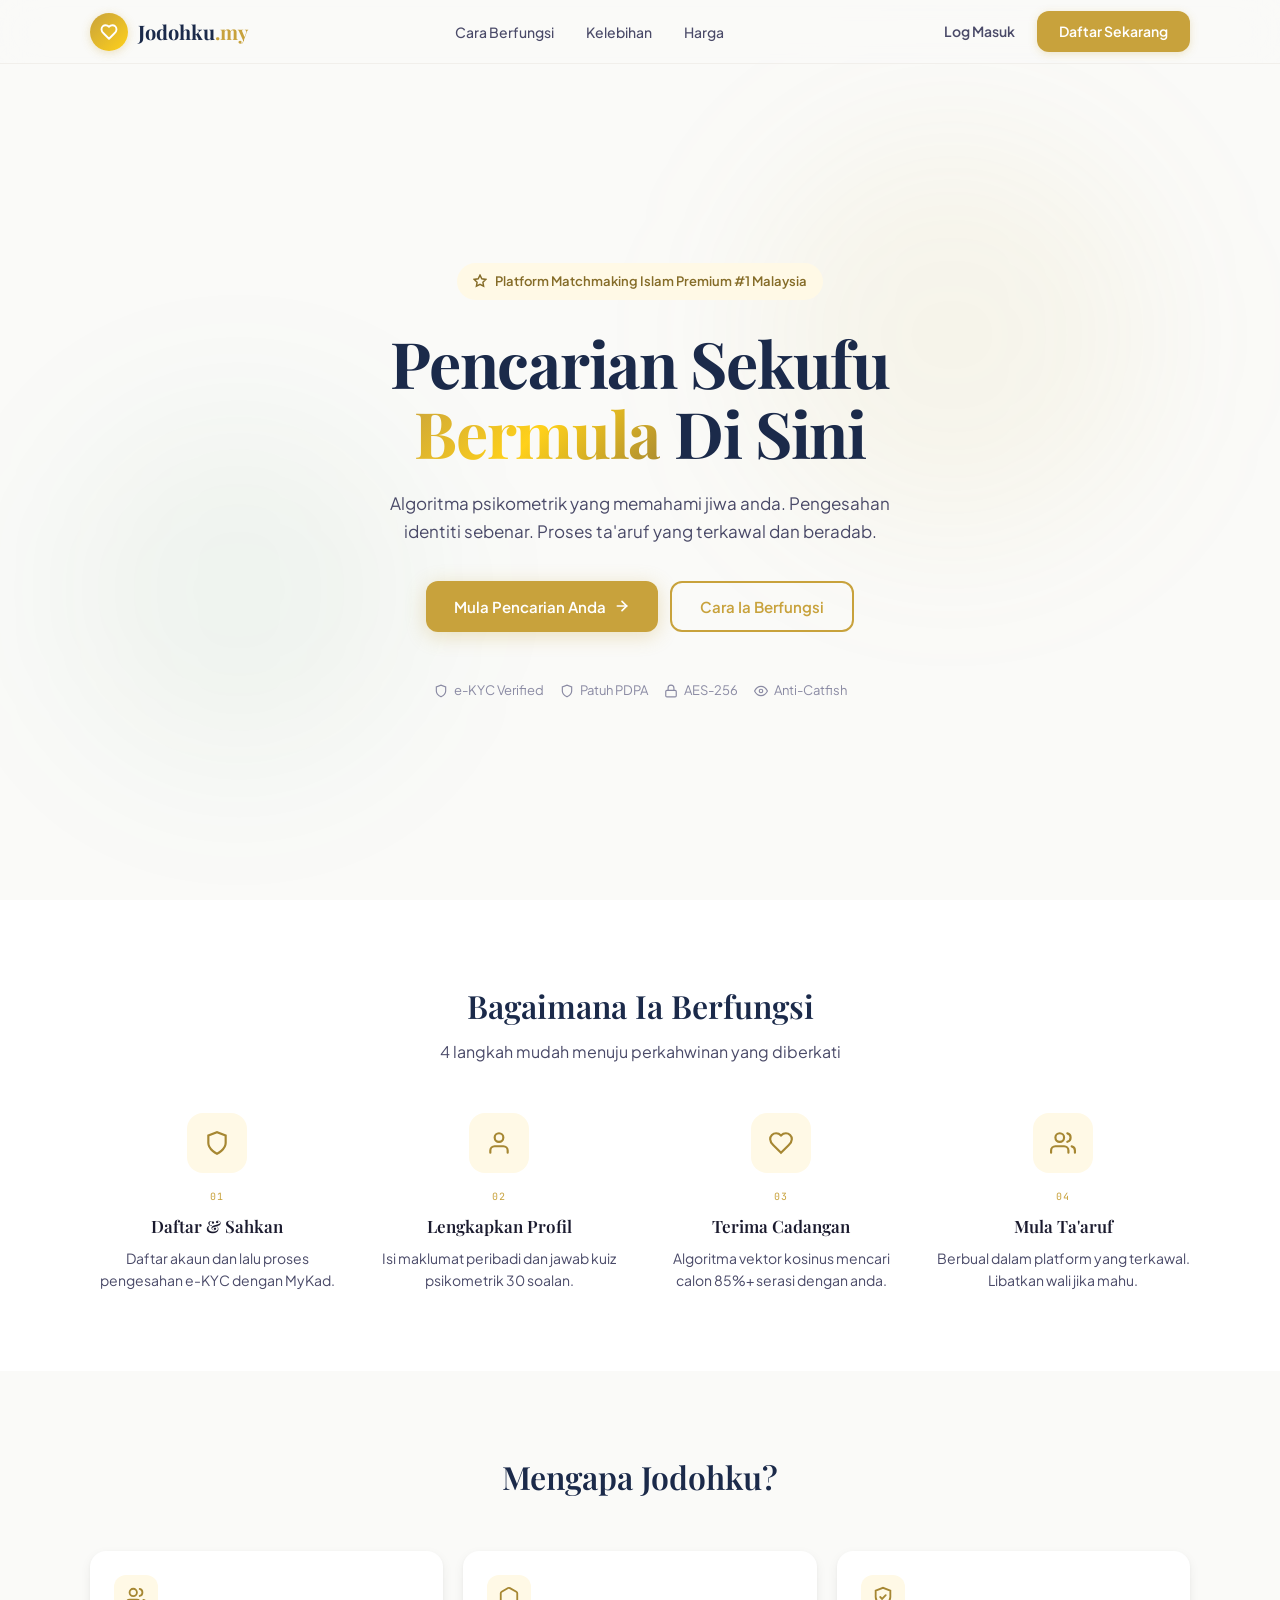
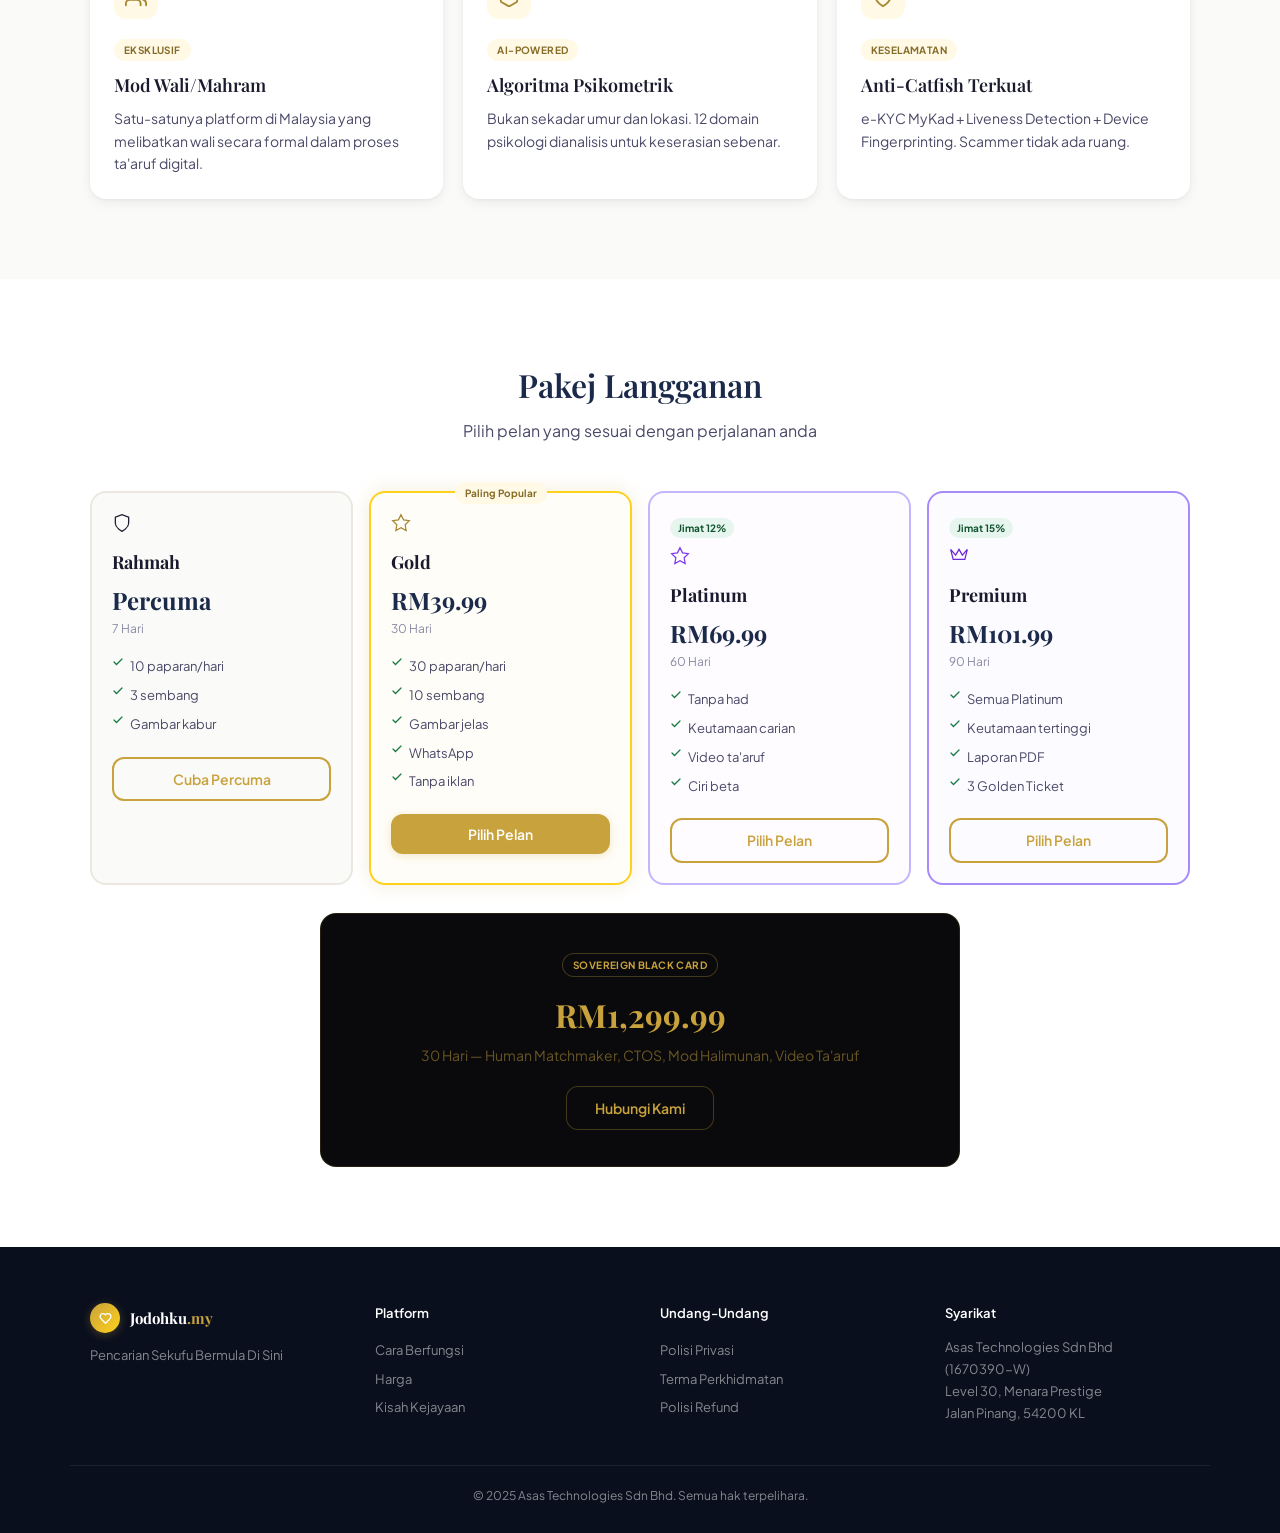
==== index.html @ 87031a66 "Update index.html" ====
<!DOCTYPE html>
<html lang="ms">
<head>
<meta charset="UTF-8">
<meta name="viewport" content="width=device-width, initial-scale=1.0, maximum-scale=1.0">
<title>Jodohku.my — Pencarian Sekufu Bermula Di Sini</title>
<link rel="preconnect" href="https://fonts.googleapis.com">
<link rel="preconnect" href="https://fonts.gstatic.com" crossorigin>
<link href="https://fonts.googleapis.com/css2?family=Playfair+Display:wght@400;500;600;700&family=Plus+Jakarta+Sans:wght@300;400;500;600;700&family=JetBrains+Mono:wght@400;500;600&display=swap" rel="stylesheet">
<style>
*,*::before,*::after{box-sizing:border-box;margin:0;padding:0}
:root{
--g50:#FFF9E6;--g100:#FFF0B3;--g400:#FFD11A;--g5:#C8A23C;--g6:#A68732;--g7:#856C28;
--n5:#1B2A4A;--n7:#131D35;--n9:#0A0F1D;
--e4:#26AD62;--e5:#1A7A45;--e7:#10522E;
--s0:#FAFAF8;--s1:#F5F3EF;--s2:#EBE8E1;--s95:#0A0A0C;
--ip:#1A1A2E;--is:#4A4A68;--im:#8A8AA3;
--r:16px;--rs:10px;--rb:12px;
--fd:'Playfair Display',Georgia,serif;
--fb:'Plus Jakarta Sans',system-ui,sans-serif;
--fm:'JetBrains Mono',monospace;
--sh:0 1px 3px rgba(0,0,0,.04),0 4px 12px rgba(0,0,0,.06);
--sh2:0 4px 16px rgba(0,0,0,.08),0 16px 48px rgba(0,0,0,.12);
--ez:cubic-bezier(.16,1,.3,1);
--nav-h:64px;
}
html{scroll-behavior:smooth}
body{font-family:var(--fb);color:var(--ip);background:var(--s0);-webkit-font-smoothing:antialiased;line-height:1.6;overflow-x:hidden}
::selection{background:rgba(200,162,60,.2)}
::-webkit-scrollbar{width:5px}::-webkit-scrollbar-thumb{background:rgba(138,138,163,.3);border-radius:3px}
a{text-decoration:none;color:inherit}img{max-width:100%;display:block}
button{cursor:pointer;font-family:var(--fb)}

/* ── SVG Icons ── */
.ic{display:inline-block;vertical-align:middle;flex-shrink:0}

/* ── Pages ── */
.pg{display:none;min-height:100vh}
.pg.on{display:block;animation:pgIn .3s var(--ez)}
@keyframes pgIn{from{opacity:0;transform:translateY(6px)}to{opacity:1;transform:translateY(0)}}

/* ── Shared ── */
.container{max-width:1140px;margin:0 auto;padding:0 20px}
.btn{display:inline-flex;align-items:center;justify-content:center;gap:8px;padding:11px 22px;border-radius:var(--rb);font-weight:600;font-size:14px;border:none;transition:all .25s var(--ez);line-height:1.3;white-space:nowrap}
.bp{background:var(--g5);color:#fff;box-shadow:0 2px 8px rgba(200,162,60,.25)}
.bp:hover{background:var(--g6);transform:translateY(-1px);box-shadow:0 4px 16px rgba(200,162,60,.35)}
.bs{background:transparent;color:var(--g5);border:2px solid var(--g5)}
.bs:hover{background:var(--g5);color:#fff}
.bg{background:transparent;color:var(--is);padding:8px 14px;border:none}
.bg:hover{background:var(--s2);color:var(--ip)}
.card{background:#fff;border-radius:var(--r);padding:24px;box-shadow:var(--sh);transition:all .3s var(--ez)}
.inp{width:100%;padding:12px 16px;background:var(--s1);border:1.5px solid transparent;border-radius:var(--rs);font-family:var(--fb);font-size:16px;color:var(--ip);outline:0;transition:all .2s;-webkit-appearance:none}
.inp::placeholder{color:var(--im)}
.inp:focus{background:#fff;border-color:var(--g5);box-shadow:0 0 0 3px rgba(200,162,60,.12)}
.lbl{display:block;font-size:14px;font-weight:500;color:var(--is);margin-bottom:6px}
.progress{height:6px;background:var(--s2);border-radius:3px;overflow:hidden}
.progress-fill{height:100%;border-radius:3px;background:linear-gradient(90deg,var(--g5),var(--g400));transition:width .7s var(--ez)}
.badge{display:inline-flex;align-items:center;gap:4px;padding:3px 10px;border-radius:20px;font-size:10px;font-weight:700;text-transform:uppercase;letter-spacing:.04em}
.b-rah{background:#F3F4F6;color:#6B7280}
.b-gld{background:var(--g50);color:var(--g7)}
.b-plt{background:#F3E8FF;color:#7C3AED}
.b-prm{background:#EDE9FE;color:#6D28D9}
.b-sov{background:var(--s95);color:var(--g5);border:1px solid rgba(200,162,60,.3)}
.b-ver{background:#E6F5ED;color:var(--e7)}
.tg{background:linear-gradient(135deg,#C8A23C,#FFD11A,#A68732);-webkit-background-clip:text;-webkit-text-fill-color:transparent}
@keyframes fadeUp{from{opacity:0;transform:translateY(20px)}to{opacity:1;transform:translateY(0)}}
.afu{animation:fadeUp .5s var(--ez) both}
.d1{animation-delay:.08s}.d2{animation-delay:.16s}.d3{animation-delay:.24s}.d4{animation-delay:.32s}.d5{animation-delay:.4s}
@keyframes pulse{0%,100%{opacity:.7}50%{opacity:1}}

/* ── Top Nav (Landing) ── */
.topnav{position:fixed;top:0;left:0;right:0;z-index:100;background:rgba(250,250,248,.85);backdrop-filter:blur(20px) saturate(1.5);border-bottom:1px solid rgba(235,232,225,.6);height:var(--nav-h)}
.topnav-in{max-width:1140px;margin:0 auto;padding:0 20px;height:100%;display:flex;align-items:center;justify-content:space-between;gap:16px}
.logo{display:flex;align-items:center;gap:10px;cursor:pointer;text-decoration:none}
.logo-ic{width:38px;height:38px;border-radius:50%;background:linear-gradient(135deg,var(--g5),var(--g400));display:flex;align-items:center;justify-content:center;box-shadow:0 2px 10px rgba(200,162,60,.3);flex-shrink:0}
.logo-tx{font-family:var(--fd);font-weight:700;font-size:20px;color:var(--n5)}
.logo-tx b{color:var(--g5)}
.nav-links{display:flex;align-items:center;gap:4px}
.nav-link{font-size:14px;font-weight:500;color:var(--is);padding:8px 14px;border-radius:var(--rb);transition:all .2s;background:none;border:none;cursor:pointer}
.nav-link:hover{background:var(--s1);color:var(--ip)}
.nav-actions{display:flex;align-items:center;gap:8px}

/* Mobile nav toggle */
.nav-toggle{display:none;background:none;border:none;padding:8px;border-radius:var(--rb);cursor:pointer}
.mobile-menu{display:none;position:fixed;top:var(--nav-h);left:0;right:0;background:#fff;border-bottom:1px solid var(--s2);padding:16px 20px;z-index:99;box-shadow:0 8px 24px rgba(0,0,0,.08)}
.mobile-menu.open{display:block}
.mobile-menu-item{display:flex;align-items:center;gap:12px;padding:14px 12px;border-radius:var(--rb);font-size:15px;font-weight:500;color:var(--is);cursor:pointer;border:none;background:none;width:100%;text-align:left}
.mobile-menu-item:hover{background:var(--s1);color:var(--ip)}
.mobile-menu-divider{height:1px;background:var(--s2);margin:8px 0}

/* ── Hero ── */
.hero{min-height:100vh;display:flex;align-items:center;justify-content:center;padding-top:var(--nav-h);position:relative;overflow:hidden}
.hero-glow1{position:absolute;top:15%;right:10%;width:400px;height:400px;background:rgba(200,162,60,.07);border-radius:50%;filter:blur(80px);pointer-events:none}
.hero-glow2{position:absolute;bottom:15%;left:5%;width:350px;height:350px;background:rgba(26,122,69,.05);border-radius:50%;filter:blur(80px);pointer-events:none}
.hero-c{position:relative;z-index:1;max-width:680px;text-align:center;padding:40px 20px}
.hero-chip{display:inline-flex;align-items:center;gap:8px;background:var(--g50);color:var(--g7);padding:8px 16px;border-radius:20px;font-size:13px;font-weight:600;margin-bottom:28px}
.hero h1{font-family:var(--fd);font-weight:700;font-size:clamp(2.2rem,5.5vw,4rem);line-height:1.1;color:var(--n5);letter-spacing:-.02em;margin-bottom:20px}
.hero p{font-size:17px;color:var(--is);line-height:1.65;max-width:520px;margin:0 auto 36px}
.hero-cta{display:flex;gap:12px;justify-content:center;flex-wrap:wrap;margin-bottom:48px}
.hero-cta .bp{padding:14px 28px;font-size:15px;box-shadow:0 4px 20px rgba(200,162,60,.3)}
.hero-cta .bs{padding:14px 28px;font-size:15px}
.trust-bar{display:flex;flex-wrap:wrap;gap:16px;justify-content:center;color:var(--im);font-size:13px}
.trust-item{display:flex;align-items:center;gap:6px}

/* ── Section ── */
.sec-t{font-family:var(--fd);font-weight:600;font-size:clamp(1.6rem,3vw,2rem);color:var(--n5)}
.sec-st{font-size:16px;color:var(--is);margin-top:8px}

/* ── App Shell ── */
.shell{display:flex;min-height:100vh}

/* ── Sidebar ── */
.side{width:256px;background:#fff;border-right:1px solid var(--s2);display:flex;flex-direction:column;position:fixed;top:0;bottom:0;z-index:50;transition:transform .3s var(--ez)}
.side-hd{padding:16px 18px;border-bottom:1px solid var(--s2);display:flex;align-items:center;justify-content:space-between}
.side-user{padding:12px 18px;border-bottom:1px solid var(--s2)}
.side-av{width:36px;height:36px;border-radius:50%;background:#E8ECF4;display:flex;align-items:center;justify-content:center;font-family:var(--fm);font-size:11px;font-weight:700;color:var(--n5);flex-shrink:0}
.side-nav{flex:1;padding:8px;overflow-y:auto}
.nav-i{display:flex;align-items:center;gap:10px;padding:10px 12px;border-radius:var(--rb);font-size:14px;font-weight:500;color:var(--is);cursor:pointer;transition:all .15s;margin-bottom:2px;border:none;background:none;width:100%;text-align:left}
.nav-i:hover{background:var(--s1);color:var(--ip)}
.nav-i.on{background:rgba(200,162,60,.08);color:var(--g7)}
.nav-i .nb{margin-left:auto;background:#EF4444;color:#fff;font-size:9px;font-weight:700;width:18px;height:18px;border-radius:50%;display:flex;align-items:center;justify-content:center}
.side-bt{padding:8px;border-top:1px solid var(--s2)}
.main{flex:1;margin-left:256px;min-width:0}
.topbar{position:sticky;top:0;z-index:40;background:rgba(250,250,248,.85);backdrop-filter:blur(20px);border-bottom:1px solid var(--s2);padding:0 24px;height:56px;display:flex;align-items:center;justify-content:space-between;gap:12px}
.topbar-left{display:flex;align-items:center;gap:12px}
.topbar-title{font-family:var(--fd);font-weight:600;font-size:18px;color:var(--n5)}
.topbar-right{display:flex;align-items:center;gap:8px}
.icon-btn{position:relative;width:36px;height:36px;border-radius:var(--rb);border:none;background:transparent;cursor:pointer;display:flex;align-items:center;justify-content:center;transition:background .15s;color:var(--is)}
.icon-btn:hover{background:var(--s1)}
.notif-dot{position:absolute;top:6px;right:6px;width:7px;height:7px;background:#EF4444;border-radius:50%}
.pgc{padding:24px}
.mob-menu-btn{display:none;background:none;border:none;padding:8px;border-radius:var(--rb);cursor:pointer;color:var(--is)}

/* ── Mobile sidebar overlay ── */
.side-overlay{display:none;position:fixed;inset:0;background:rgba(0,0,0,.4);z-index:49;backdrop-filter:blur(2px)}
.side-overlay.open{display:block}

/* ── Bottom nav (mobile) ── */
.bottom-nav{display:none;position:fixed;bottom:0;left:0;right:0;z-index:50;background:#fff;border-top:1px solid var(--s2);padding:8px 0 max(8px,env(safe-area-inset-bottom));height:calc(56px + max(0px,env(safe-area-inset-bottom)))}
.bottom-nav-inner{display:flex;justify-content:space-around;align-items:center}
.bn-item{display:flex;flex-direction:column;align-items:center;gap:3px;padding:6px 12px;border-radius:var(--rs);font-size:10px;font-weight:600;color:var(--im);cursor:pointer;border:none;background:none;transition:color .15s;position:relative;min-width:48px}
.bn-item.on{color:var(--g5)}
.bn-badge{position:absolute;top:2px;right:6px;background:#EF4444;color:#fff;font-size:8px;font-weight:700;width:16px;height:16px;border-radius:50%;display:flex;align-items:center;justify-content:center}

/* ── Profile card (gallery) ── */
.pcard{background:#fff;border-radius:var(--r);overflow:hidden;box-shadow:var(--sh);margin-bottom:20px;transition:all .4s var(--ez)}
.pcard:hover{box-shadow:var(--sh2);transform:translateY(-2px)}
.pcard-ph{position:relative;height:320px;overflow:hidden}
.pcard-ph-inner{width:100%;height:100%;display:flex;align-items:center;justify-content:center;flex-direction:column;gap:8px}
.wm{position:absolute;inset:0;pointer-events:none;background:repeating-linear-gradient(-45deg,transparent,transparent 120px,rgba(200,162,60,.03) 120px,rgba(200,162,60,.03) 240px)}
.pcard-badges{position:absolute;top:12px;left:12px;display:flex;gap:6px;flex-wrap:wrap}
.pcard-score{position:absolute;top:12px;right:12px;display:flex;align-items:center;gap:5px;background:rgba(255,255,255,.92);backdrop-filter:blur(8px);border-radius:20px;padding:5px 10px;font-family:var(--fm);font-weight:700;font-size:13px;color:var(--g7)}
.pcard-online{position:absolute;bottom:12px;left:12px;display:flex;align-items:center;gap:6px;background:rgba(255,255,255,.92);backdrop-filter:blur(8px);border-radius:20px;padding:4px 10px;font-size:12px;font-weight:600;color:var(--e7)}
.online-dot{width:8px;height:8px;background:var(--e4);border-radius:50%;animation:pulse 2s ease-in-out infinite}
.pcard-info{padding:18px 20px}
.chip{display:inline-flex;align-items:center;gap:4px;font-size:12px;color:var(--is);background:var(--s1);padding:4px 10px;border-radius:20px}
.wtip{background:rgba(255,249,230,.6);border:1px solid rgba(200,162,60,.2);border-radius:var(--rs);padding:10px 12px;margin:10px 0;font-size:13px;color:var(--g7);display:flex;gap:8px;line-height:1.45;align-items:flex-start}
.pcard-acts{display:flex;gap:10px;margin-top:14px}
.pcard-acts .btn{flex:1;padding:11px 0}
.pcard-acts .btn.lam{flex:2}

/* ── Chat ── */
.chat-wrap{display:flex;height:calc(100vh - 56px);background:#fff;overflow:hidden;border-top:1px solid var(--s2)}
.chat-list{width:320px;border-right:1px solid var(--s2);display:flex;flex-direction:column;flex-shrink:0}
.chat-list-hd{padding:14px 18px;border-bottom:1px solid var(--s2)}
.chat-list-hd h2{font-family:var(--fd);font-weight:600;font-size:18px}
.chat-items{flex:1;overflow-y:auto}
.ch-i{display:flex;align-items:center;gap:10px;padding:12px 16px;cursor:pointer;border-bottom:1px solid var(--s1);transition:background .12s}
.ch-i:hover{background:var(--s0)}.ch-i.on{background:rgba(200,162,60,.06)}
.ch-av{width:44px;height:44px;border-radius:50%;background:#E8ECF4;display:flex;align-items:center;justify-content:center;font-family:var(--fm);font-size:11px;font-weight:700;color:var(--n5);position:relative;flex-shrink:0}
.ch-info{flex:1;min-width:0}
.ch-name{font-family:var(--fm);font-size:13px;font-weight:600}
.ch-last{font-size:12px;color:var(--im);white-space:nowrap;overflow:hidden;text-overflow:ellipsis}
.ch-time{font-size:10px;color:var(--im);flex-shrink:0}
.ch-unread{background:var(--g5);color:#fff;font-size:9px;font-weight:700;width:18px;height:18px;border-radius:50%;display:flex;align-items:center;justify-content:center;flex-shrink:0}
.chat-area{flex:1;display:flex;flex-direction:column;min-width:0}
.chat-hd{padding:10px 16px;border-bottom:1px solid var(--s2);display:flex;align-items:center;gap:10px}
.chat-msgs{flex:1;overflow-y:auto;padding:20px;background:var(--s0)}
.msg{max-width:72%;margin-bottom:10px}
.msg.mine{margin-left:auto}
.msg-b{padding:9px 14px;border-radius:18px;font-size:14px;line-height:1.5}
.msg.mine .msg-b{background:var(--g5);color:#fff;border-bottom-right-radius:4px}
.msg.them .msg-b{background:#fff;color:var(--ip);box-shadow:0 1px 3px rgba(0,0,0,.06);border-bottom-left-radius:4px}
.msg-t{font-size:10px;margin-top:3px}
.msg.mine .msg-t{text-align:right;color:rgba(200,162,60,.5)}
.msg.them .msg-t{color:var(--im)}
.msg-ice{font-size:10px;font-weight:700;opacity:.6;margin-bottom:3px}
.chat-inp{padding:10px 14px;border-top:1px solid var(--s2);display:flex;align-items:center;gap:10px}
.chat-inp .inp{flex:1;background:var(--s0);padding:10px 14px;font-size:14px}
.send-btn{width:40px;height:40px;border-radius:50%;padding:0;display:flex;align-items:center;justify-content:center;flex-shrink:0}
.chat-notice{text-align:center;font-size:11px;color:var(--im);padding:4px 14px 8px}

/* ── Auth ── */
.auth{display:flex;min-height:100vh}
.auth-brand{width:42%;background:var(--n9);display:flex;align-items:center;justify-content:center;position:relative;overflow:hidden}
.auth-brand .gl1{position:absolute;top:0;right:0;width:280px;height:280px;background:rgba(200,162,60,.08);border-radius:50%;filter:blur(60px)}
.auth-brand .gl2{position:absolute;bottom:0;left:0;width:240px;height:240px;background:rgba(26,122,69,.06);border-radius:50%;filter:blur(60px)}
.auth-brand-in{position:relative;z-index:1;text-align:center;padding:32px}
.auth-brand-in h1{font-family:var(--fd);font-weight:700;font-size:32px;color:#fff}
.auth-brand-in h1 b{color:var(--g5)}
.auth-brand-in p{color:rgba(255,255,255,.45);margin-top:8px;font-size:15px}
.auth-form{flex:1;display:flex;align-items:center;justify-content:center;padding:32px 24px;overflow-y:auto}
.auth-form-in{width:100%;max-width:400px}
.steps{display:flex;align-items:center;gap:8px;margin-bottom:28px}
.step-dot{width:30px;height:30px;border-radius:50%;display:flex;align-items:center;justify-content:center;font-size:11px;font-weight:700;transition:all .3s;flex-shrink:0}
.step-dot.on{background:var(--g5);color:#fff}
.step-dot.done{background:var(--e4);color:#fff}
.step-dot.wait{background:var(--s2);color:var(--im)}
.step-line{width:28px;height:2px;background:var(--s2);transition:background .3s}
.step-line.done{background:var(--e4)}
.auth-step{display:none;animation:fadeUp .3s var(--ez)}
.auth-step.on{display:block}

/* ── Responsive ── */
@media(max-width:768px){
  /* Hide desktop nav links, show toggle */
  .nav-links{display:none}
  .nav-toggle{display:flex;align-items:center;justify-content:center}
  .nav-actions .btn{display:none}

  /* Auth: hide brand panel */
  .auth-brand{display:none}
  .auth-form{padding:24px 20px}

  /* App shell: hide sidebar, show bottom nav */
  .side{transform:translateX(-100%)}
  .side.open{transform:translateX(0)}
  .main{margin-left:0}
  .mob-menu-btn{display:flex;align-items:center;justify-content:center}
  .bottom-nav{display:block}
  .pgc{padding:16px;padding-bottom:72px}
  .topbar{padding:0 16px}

  /* Gallery */
  .pcard-ph{height:260px}
  .pcard-acts .btn span{display:none}

  /* Chat */
  .chat-wrap{height:calc(100vh - 56px - 56px)}
  .chat-list{width:100%;display:none}
  .chat-list.active{display:flex}
  .chat-area{display:none}
  .chat-area.active{display:flex}

  /* Hero */
  .hero h1{font-size:2rem}
  .hero-cta{flex-direction:column;align-items:center}
  .hero-cta .btn{width:100%;max-width:300px}
  .hero-glow1,.hero-glow2{width:250px;height:250px}

  /* Sections grid */
  .grid-4{grid-template-columns:repeat(2,1fr)!important}
  .grid-3{grid-template-columns:1fr!important}
  .grid-2{grid-template-columns:1fr!important}

  /* Footer */
  .footer-grid{grid-template-columns:1fr 1fr!important;gap:24px!important}
}
@media(max-width:480px){
  .grid-4{grid-template-columns:1fr!important}
  .grid-2{grid-template-columns:1fr!important}
  .hero h1{font-size:1.8rem}
  .topbar-title{font-size:16px}
}
</style>
</head>
<body>

<!-- ======================= LANDING ======================= -->
<div id="pg-landing" class="pg on">

<nav class="topnav">
  <div class="topnav-in">
    <div class="logo" onclick="go('landing')">
      <div class="logo-ic">
        <svg width="18" height="18" viewBox="0 0 24 24" fill="none" stroke="#fff" stroke-width="2.5" stroke-linecap="round" stroke-linejoin="round"><path d="M19 14c1.49-1.46 3-3.21 3-5.5A5.5 5.5 0 0 0 16.5 3c-1.76 0-3 .5-4.5 2-1.5-1.5-2.74-2-4.5-2A5.5 5.5 0 0 0 2 8.5c0 2.3 1.5 4.05 3 5.5l7 7Z"/></svg>
      </div>
      <div class="logo-tx">Jodohku<b>.my</b></div>
    </div>
    <div class="nav-links">
      <button class="nav-link" onclick="document.getElementById('how').scrollIntoView({behavior:'smooth'})">Cara Berfungsi</button>
      <button class="nav-link" onclick="document.getElementById('features').scrollIntoView({behavior:'smooth'})">Kelebihan</button>
      <button class="nav-link" onclick="document.getElementById('pricing').scrollIntoView({behavior:'smooth'})">Harga</button>
    </div>
    <div class="nav-actions">
      <button class="btn bg" onclick="go('login')">Log Masuk</button>
      <button class="btn bp" onclick="go('register')">Daftar Sekarang</button>
    </div>
    <button class="nav-toggle" onclick="toggleMobileMenu()" id="nav-toggle-btn" aria-label="Menu">
      <svg id="nav-icon-menu" width="22" height="22" viewBox="0 0 24 24" fill="none" stroke="currentColor" stroke-width="2" stroke-linecap="round"><line x1="3" y1="6" x2="21" y2="6"/><line x1="3" y1="12" x2="21" y2="12"/><line x1="3" y1="18" x2="21" y2="18"/></svg>
      <svg id="nav-icon-close" width="22" height="22" viewBox="0 0 24 24" fill="none" stroke="currentColor" stroke-width="2" stroke-linecap="round" style="display:none"><line x1="18" y1="6" x2="6" y2="18"/><line x1="6" y1="6" x2="18" y2="18"/></svg>
    </button>
  </div>
</nav>

<div class="mobile-menu" id="mobile-menu">
  <button class="mobile-menu-item" onclick="scrollTo('how');toggleMobileMenu()">
    <svg width="18" height="18" viewBox="0 0 24 24" fill="none" stroke="currentColor" stroke-width="2" stroke-linecap="round"><circle cx="12" cy="12" r="10"/><path d="M12 8v4l3 3"/></svg>
    Cara Berfungsi
  </button>
  <button class="mobile-menu-item" onclick="scrollTo('features');toggleMobileMenu()">
    <svg width="18" height="18" viewBox="0 0 24 24" fill="none" stroke="currentColor" stroke-width="2" stroke-linecap="round"><polygon points="12 2 15.09 8.26 22 9.27 17 14.14 18.18 21.02 12 17.77 5.82 21.02 7 14.14 2 9.27 8.91 8.26 12 2"/></svg>
    Kelebihan
  </button>
  <button class="mobile-menu-item" onclick="scrollTo('pricing');toggleMobileMenu()">
    <svg width="18" height="18" viewBox="0 0 24 24" fill="none" stroke="currentColor" stroke-width="2" stroke-linecap="round"><rect x="2" y="5" width="20" height="14" rx="2"/><line x1="2" y1="10" x2="22" y2="10"/></svg>
    Harga
  </button>
  <div class="mobile-menu-divider"></div>
  <button class="mobile-menu-item" onclick="go('login');toggleMobileMenu()">
    <svg width="18" height="18" viewBox="0 0 24 24" fill="none" stroke="currentColor" stroke-width="2" stroke-linecap="round"><path d="M15 3h4a2 2 0 0 1 2 2v14a2 2 0 0 1-2 2h-4"/><polyline points="10 17 15 12 10 7"/><line x1="15" y1="12" x2="3" y2="12"/></svg>
    Log Masuk
  </button>
  <button class="mobile-menu-item" onclick="go('register');toggleMobileMenu()" style="color:var(--g6)">
    <svg width="18" height="18" viewBox="0 0 24 24" fill="none" stroke="currentColor" stroke-width="2" stroke-linecap="round"><path d="M16 21v-2a4 4 0 0 0-4-4H6a4 4 0 0 0-4 4v2"/><circle cx="9" cy="7" r="4"/><line x1="19" y1="8" x2="19" y2="14"/><line x1="22" y1="11" x2="16" y2="11"/></svg>
    Daftar Sekarang
  </button>
</div>

<section class="hero">
  <div class="hero-glow1"></div>
  <div class="hero-glow2"></div>
  <div class="hero-c">
    <div class="hero-chip afu">
      <svg width="14" height="14" viewBox="0 0 24 24" fill="none" stroke="currentColor" stroke-width="2.5" stroke-linecap="round"><polygon points="12 2 15.09 8.26 22 9.27 17 14.14 18.18 21.02 12 17.77 5.82 21.02 7 14.14 2 9.27 8.91 8.26 12 2"/></svg>
      Platform Matchmaking Islam Premium #1 Malaysia
    </div>
    <h1 class="afu d1">Pencarian Sekufu <span class="tg">Bermula</span> Di Sini</h1>
    <p class="afu d2">Algoritma psikometrik yang memahami jiwa anda. Pengesahan identiti sebenar. Proses ta&apos;aruf yang terkawal dan beradab.</p>
    <div class="hero-cta afu d3">
      <button class="btn bp" onclick="go('register')">Mula Pencarian Anda
        <svg width="16" height="16" viewBox="0 0 24 24" fill="none" stroke="currentColor" stroke-width="2.5" stroke-linecap="round"><line x1="5" y1="12" x2="19" y2="12"/><polyline points="12 5 19 12 12 19"/></svg>
      </button>
      <a href="#how" class="btn bs">Cara Ia Berfungsi</a>
    </div>
    <div class="trust-bar afu d4">
      <span class="trust-item">
        <svg width="14" height="14" viewBox="0 0 24 24" fill="none" stroke="currentColor" stroke-width="2" stroke-linecap="round"><path d="M12 22s8-4 8-10V5l-8-3-8 3v7c0 6 8 10 8 10z"/></svg>
        e-KYC Verified
      </span>
      <span class="trust-item">
        <svg width="14" height="14" viewBox="0 0 24 24" fill="none" stroke="currentColor" stroke-width="2" stroke-linecap="round"><path d="M12 22s8-4 8-10V5l-8-3-8 3v7c0 6 8 10 8 10z"/></svg>
        Patuh PDPA
      </span>
      <span class="trust-item">
        <svg width="14" height="14" viewBox="0 0 24 24" fill="none" stroke="currentColor" stroke-width="2" stroke-linecap="round"><rect x="3" y="11" width="18" height="11" rx="2"/><path d="M7 11V7a5 5 0 0 1 10 0v4"/></svg>
        AES-256
      </span>
      <span class="trust-item">
        <svg width="14" height="14" viewBox="0 0 24 24" fill="none" stroke="currentColor" stroke-width="2" stroke-linecap="round"><path d="M1 12s4-8 11-8 11 8 11 8-4 8-11 8-11-8-11-8z"/><circle cx="12" cy="12" r="3"/></svg>
        Anti-Catfish
      </span>
    </div>
  </div>
</section>

<section id="how" style="padding:80px 0;background:#fff">
  <div class="container" style="text-align:center;margin-bottom:48px">
    <h2 class="sec-t">Bagaimana Ia Berfungsi</h2>
    <p class="sec-st">4 langkah mudah menuju perkahwinan yang diberkati</p>
  </div>
  <div class="container grid-4" style="display:grid;grid-template-columns:repeat(4,1fr);gap:28px">
    <div style="text-align:center">
      <div style="width:60px;height:60px;border-radius:16px;background:var(--g50);display:flex;align-items:center;justify-content:center;margin:0 auto 16px">
        <svg width="26" height="26" viewBox="0 0 24 24" fill="none" stroke="var(--g6)" stroke-width="2" stroke-linecap="round"><path d="M12 22s8-4 8-10V5l-8-3-8 3v7c0 6 8 10 8 10z"/></svg>
      </div>
      <div style="font-family:var(--fm);font-size:10px;color:var(--g5);margin-bottom:8px;letter-spacing:.1em">01</div>
      <h3 style="font-family:var(--fd);font-weight:600;font-size:17px;margin-bottom:8px">Daftar &amp; Sahkan</h3>
      <p style="font-size:14px;color:var(--is);line-height:1.55">Daftar akaun dan lalu proses pengesahan e-KYC dengan MyKad.</p>
    </div>
    <div style="text-align:center">
      <div style="width:60px;height:60px;border-radius:16px;background:var(--g50);display:flex;align-items:center;justify-content:center;margin:0 auto 16px">
        <svg width="26" height="26" viewBox="0 0 24 24" fill="none" stroke="var(--g6)" stroke-width="2" stroke-linecap="round"><path d="M20 21v-2a4 4 0 0 0-4-4H8a4 4 0 0 0-4 4v2"/><circle cx="12" cy="7" r="4"/></svg>
      </div>
      <div style="font-family:var(--fm);font-size:10px;color:var(--g5);margin-bottom:8px;letter-spacing:.1em">02</div>
      <h3 style="font-family:var(--fd);font-weight:600;font-size:17px;margin-bottom:8px">Lengkapkan Profil</h3>
      <p style="font-size:14px;color:var(--is);line-height:1.55">Isi maklumat peribadi dan jawab kuiz psikometrik 30 soalan.</p>
    </div>
    <div style="text-align:center">
      <div style="width:60px;height:60px;border-radius:16px;background:var(--g50);display:flex;align-items:center;justify-content:center;margin:0 auto 16px">
        <svg width="26" height="26" viewBox="0 0 24 24" fill="none" stroke="var(--g6)" stroke-width="2" stroke-linecap="round"><path d="M19 14c1.49-1.46 3-3.21 3-5.5A5.5 5.5 0 0 0 16.5 3c-1.76 0-3 .5-4.5 2-1.5-1.5-2.74-2-4.5-2A5.5 5.5 0 0 0 2 8.5c0 2.3 1.5 4.05 3 5.5l7 7Z"/></svg>
      </div>
      <div style="font-family:var(--fm);font-size:10px;color:var(--g5);margin-bottom:8px;letter-spacing:.1em">03</div>
      <h3 style="font-family:var(--fd);font-weight:600;font-size:17px;margin-bottom:8px">Terima Cadangan</h3>
      <p style="font-size:14px;color:var(--is);line-height:1.55">Algoritma vektor kosinus mencari calon 85%+ serasi dengan anda.</p>
    </div>
    <div style="text-align:center">
      <div style="width:60px;height:60px;border-radius:16px;background:var(--g50);display:flex;align-items:center;justify-content:center;margin:0 auto 16px">
        <svg width="26" height="26" viewBox="0 0 24 24" fill="none" stroke="var(--g6)" stroke-width="2" stroke-linecap="round"><path d="M17 21v-2a4 4 0 0 0-4-4H5a4 4 0 0 0-4 4v2"/><circle cx="9" cy="7" r="4"/><path d="M23 21v-2a4 4 0 0 0-3-3.87"/><path d="M16 3.13a4 4 0 0 1 0 7.75"/></svg>
      </div>
      <div style="font-family:var(--fm);font-size:10px;color:var(--g5);margin-bottom:8px;letter-spacing:.1em">04</div>
      <h3 style="font-family:var(--fd);font-weight:600;font-size:17px;margin-bottom:8px">Mula Ta&apos;aruf</h3>
      <p style="font-size:14px;color:var(--is);line-height:1.55">Berbual dalam platform yang terkawal. Libatkan wali jika mahu.</p>
    </div>
  </div>
</section>

<section id="features" style="padding:80px 0">
  <div class="container" style="text-align:center;margin-bottom:48px">
    <h2 class="sec-t">Mengapa Jodohku?</h2>
  </div>
  <div class="container grid-3" style="display:grid;grid-template-columns:repeat(3,1fr);gap:20px">
    <div class="card">
      <div style="width:44px;height:44px;border-radius:12px;background:var(--g50);display:flex;align-items:center;justify-content:center;margin-bottom:16px">
        <svg width="22" height="22" viewBox="0 0 24 24" fill="none" stroke="var(--g6)" stroke-width="2" stroke-linecap="round"><path d="M17 21v-2a4 4 0 0 0-4-4H5a4 4 0 0 0-4 4v2"/><circle cx="9" cy="7" r="4"/><path d="M23 21v-2a4 4 0 0 0-3-3.87"/><path d="M16 3.13a4 4 0 0 1 0 7.75"/></svg>
      </div>
      <div class="badge b-gld" style="margin-bottom:10px">Eksklusif</div>
      <h3 style="font-family:var(--fd);font-weight:600;font-size:18px;margin-bottom:8px">Mod Wali/Mahram</h3>
      <p style="font-size:14px;color:var(--is);line-height:1.6">Satu-satunya platform di Malaysia yang melibatkan wali secara formal dalam proses ta&apos;aruf digital.</p>
    </div>
    <div class="card">
      <div style="width:44px;height:44px;border-radius:12px;background:var(--g50);display:flex;align-items:center;justify-content:center;margin-bottom:16px">
        <svg width="22" height="22" viewBox="0 0 24 24" fill="none" stroke="var(--g6)" stroke-width="2" stroke-linecap="round"><path d="M21 16V8a2 2 0 0 0-1-1.73l-7-4a2 2 0 0 0-2 0l-7 4A2 2 0 0 0 3 8v8a2 2 0 0 0 1 1.73l7 4a2 2 0 0 0 2 0l7-4A2 2 0 0 0 21 16z"/></svg>
      </div>
      <div class="badge b-gld" style="margin-bottom:10px">AI-Powered</div>
      <h3 style="font-family:var(--fd);font-weight:600;font-size:18px;margin-bottom:8px">Algoritma Psikometrik</h3>
      <p style="font-size:14px;color:var(--is);line-height:1.6">Bukan sekadar umur dan lokasi. 12 domain psikologi dianalisis untuk keserasian sebenar.</p>
    </div>
    <div class="card">
      <div style="width:44px;height:44px;border-radius:12px;background:var(--g50);display:flex;align-items:center;justify-content:center;margin-bottom:16px">
        <svg width="22" height="22" viewBox="0 0 24 24" fill="none" stroke="var(--g6)" stroke-width="2" stroke-linecap="round"><path d="M12 22s8-4 8-10V5l-8-3-8 3v7c0 6 8 10 8 10z"/><polyline points="9 12 11 14 15 10"/></svg>
      </div>
      <div class="badge b-gld" style="margin-bottom:10px">Keselamatan</div>
      <h3 style="font-family:var(--fd);font-weight:600;font-size:18px;margin-bottom:8px">Anti-Catfish Terkuat</h3>
      <p style="font-size:14px;color:var(--is);line-height:1.6">e-KYC MyKad + Liveness Detection + Device Fingerprinting. Scammer tidak ada ruang.</p>
    </div>
  </div>
</section>

<section id="pricing" style="padding:80px 0;background:#fff">
  <div class="container" style="text-align:center;margin-bottom:48px">
    <h2 class="sec-t">Pakej Langganan</h2>
    <p class="sec-st">Pilih pelan yang sesuai dengan perjalanan anda</p>
  </div>
  <div class="container grid-4" style="display:grid;grid-template-columns:repeat(4,1fr);gap:16px" id="tier-grid"></div>
  <div class="container" style="max-width:680px;margin-top:28px">
    <div style="background:var(--s95);border-radius:var(--r);padding:36px;text-align:center;border:1px solid rgba(200,162,60,.15)">
      <div class="badge b-sov">Sovereign Black Card</div>
      <div style="font-family:var(--fd);font-weight:700;font-size:32px;color:var(--g5);margin:12px 0 4px">RM1,299.99</div>
      <p style="color:rgba(200,162,60,.5);font-size:14px;margin-bottom:20px">30 Hari &mdash; Human Matchmaker, CTOS, Mod Halimunan, Video Ta&apos;aruf</p>
      <button class="btn" style="background:var(--s95);color:var(--g5);border:1px solid rgba(200,162,60,.3);padding:12px 28px" onclick="go('register')">Hubungi Kami</button>
    </div>
  </div>
</section>

<footer style="background:var(--n9);color:rgba(255,255,255,.5);padding:56px 0 28px">
  <div class="container footer-grid" style="display:grid;grid-template-columns:repeat(4,1fr);gap:40px;margin-bottom:40px">
    <div>
      <div class="logo" style="margin-bottom:12px">
        <div class="logo-ic" style="width:30px;height:30px">
          <svg width="13" height="13" viewBox="0 0 24 24" fill="none" stroke="#fff" stroke-width="2.5" stroke-linecap="round"><path d="M19 14c1.49-1.46 3-3.21 3-5.5A5.5 5.5 0 0 0 16.5 3c-1.76 0-3 .5-4.5 2-1.5-1.5-2.74-2-4.5-2A5.5 5.5 0 0 0 2 8.5c0 2.3 1.5 4.05 3 5.5l7 7Z"/></svg>
        </div>
        <div class="logo-tx" style="color:#fff;font-size:15px">Jodohku<b>.my</b></div>
      </div>
      <p style="font-size:13px">Pencarian Sekufu Bermula Di Sini</p>
    </div>
    <div>
      <h4 style="color:#fff;font-size:13px;font-weight:600;margin-bottom:12px">Platform</h4>
      <div style="font-size:13px;line-height:2.2">
        <a href="#how" style="color:rgba(255,255,255,.5);display:block">Cara Berfungsi</a>
        <a href="#pricing" style="color:rgba(255,255,255,.5);display:block">Harga</a>
        <span style="cursor:pointer;display:block" onclick="go('success')">Kisah Kejayaan</span>
      </div>
    </div>
    <div>
      <h4 style="color:#fff;font-size:13px;font-weight:600;margin-bottom:12px">Undang-Undang</h4>
      <div style="font-size:13px;line-height:2.2">
        <span style="display:block">Polisi Privasi</span>
        <span style="display:block">Terma Perkhidmatan</span>
        <span style="display:block">Polisi Refund</span>
      </div>
    </div>
    <div>
      <h4 style="color:#fff;font-size:13px;font-weight:600;margin-bottom:12px">Syarikat</h4>
      <p style="font-size:13px;line-height:1.7">Asas Technologies Sdn Bhd<br>(1670390-W)<br>Level 30, Menara Prestige<br>Jalan Pinang, 54200 KL</p>
    </div>
  </div>
  <div class="container" style="border-top:1px solid rgba(255,255,255,.08);padding-top:20px;text-align:center;font-size:12px">
    &copy; 2025 Asas Technologies Sdn Bhd. Semua hak terpelihara.
  </div>
</footer>
</div><!-- end landing -->

<!-- ======================= LOGIN ======================= -->
<div id="pg-login" class="pg">
<div class="auth">
  <div class="auth-brand">
    <div class="gl1"></div><div class="gl2"></div>
    <div class="auth-brand-in">
      <div class="logo-ic" style="width:64px;height:64px;margin:0 auto 20px">
        <svg width="28" height="28" viewBox="0 0 24 24" fill="none" stroke="#fff" stroke-width="2" stroke-linecap="round"><path d="M19 14c1.49-1.46 3-3.21 3-5.5A5.5 5.5 0 0 0 16.5 3c-1.76 0-3 .5-4.5 2-1.5-1.5-2.74-2-4.5-2A5.5 5.5 0 0 0 2 8.5c0 2.3 1.5 4.05 3 5.5l7 7Z"/></svg>
      </div>
      <h1>Jodohku<b>.my</b></h1>
      <p>Pencarian Sekufu Bermula Di Sini</p>
      <div style="display:flex;justify-content:center;gap:20px;margin-top:28px;color:rgba(255,255,255,.3);font-size:13px">
        <span style="display:flex;align-items:center;gap:6px">
          <svg width="13" height="13" viewBox="0 0 24 24" fill="none" stroke="currentColor" stroke-width="2" stroke-linecap="round"><path d="M12 22s8-4 8-10V5l-8-3-8 3v7c0 6 8 10 8 10z"/></svg>e-KYC
        </span>
        <span style="display:flex;align-items:center;gap:6px">
          <svg width="13" height="13" viewBox="0 0 24 24" fill="none" stroke="currentColor" stroke-width="2" stroke-linecap="round"><path d="M12 22s8-4 8-10V5l-8-3-8 3v7c0 6 8 10 8 10z"/></svg>PDPA
        </span>
        <span style="display:flex;align-items:center;gap:6px">
          <svg width="13" height="13" viewBox="0 0 24 24" fill="none" stroke="currentColor" stroke-width="2" stroke-linecap="round"><rect x="3" y="11" width="18" height="11" rx="2"/><path d="M7 11V7a5 5 0 0 1 10 0v4"/></svg>AES-256
        </span>
      </div>
    </div>
  </div>
  <div class="auth-form">
    <div class="auth-form-in" id="login-form-content">
      <!-- Wired by JS -->
    </div>
  </div>
</div>
</div>

<!-- ======================= REGISTER ======================= -->
<div id="pg-register" class="pg">
<div class="auth">
  <div class="auth-brand">
    <div class="gl1"></div><div class="gl2"></div>
    <div class="auth-brand-in">
      <div class="logo-ic" style="width:64px;height:64px;margin:0 auto 20px">
        <svg width="28" height="28" viewBox="0 0 24 24" fill="none" stroke="#fff" stroke-width="2" stroke-linecap="round"><path d="M19 14c1.49-1.46 3-3.21 3-5.5A5.5 5.5 0 0 0 16.5 3c-1.76 0-3 .5-4.5 2-1.5-1.5-2.74-2-4.5-2A5.5 5.5 0 0 0 2 8.5c0 2.3 1.5 4.05 3 5.5l7 7Z"/></svg>
      </div>
      <h1>Jodohku<b>.my</b></h1>
      <p>Pencarian Sekufu Bermula Di Sini</p>
      <div style="display:flex;justify-content:center;gap:20px;margin-top:28px;color:rgba(255,255,255,.3);font-size:13px">
        <span style="display:flex;align-items:center;gap:6px"><svg width="13" height="13" viewBox="0 0 24 24" fill="none" stroke="currentColor" stroke-width="2" stroke-linecap="round"><path d="M12 22s8-4 8-10V5l-8-3-8 3v7c0 6 8 10 8 10z"/></svg>e-KYC</span>
        <span style="display:flex;align-items:center;gap:6px"><svg width="13" height="13" viewBox="0 0 24 24" fill="none" stroke="currentColor" stroke-width="2" stroke-linecap="round"><path d="M12 22s8-4 8-10V5l-8-3-8 3v7c0 6 8 10 8 10z"/></svg>PDPA</span>
        <span style="display:flex;align-items:center;gap:6px"><svg width="13" height="13" viewBox="0 0 24 24" fill="none" stroke="currentColor" stroke-width="2" stroke-linecap="round"><rect x="3" y="11" width="18" height="11" rx="2"/><path d="M7 11V7a5 5 0 0 1 10 0v4"/></svg>AES-256</span>
      </div>
    </div>
  </div>
  <div class="auth-form">
    <div class="auth-form-in">
      <div class="steps" id="reg-steps"></div>
      <div id="reg-s1" class="auth-step on"><!-- wired by JS --></div>
      <div id="reg-s2" class="auth-step"><!-- wired by JS --></div>
      <div id="reg-s3" class="auth-step">
        <h2 style="font-family:var(--fd);font-weight:700;font-size:26px;margin-bottom:8px">Pengesahan Identiti</h2>
        <p style="color:var(--is);margin-bottom:20px">Untuk keselamatan semua pengguna.</p>
        <div class="card" style="background:rgba(255,249,230,.5);border:1px solid rgba(200,162,60,.2);margin-bottom:20px">
          <div style="display:flex;gap:14px">
            <svg width="28" height="28" viewBox="0 0 24 24" fill="none" stroke="var(--g6)" stroke-width="2" stroke-linecap="round" style="flex-shrink:0;margin-top:2px"><path d="M12 22s8-4 8-10V5l-8-3-8 3v7c0 6 8 10 8 10z"/></svg>
            <div>
              <div style="font-weight:600;margin-bottom:8px;font-size:14px">Apa yang diperlukan?</div>
              <p style="font-size:13px;color:var(--is);line-height:1.7">Gambar hadapan MyKad<br>Swafoto masa nyata (Live Selfie)<br>Proses mengambil masa ~2 minit</p>
            </div>
          </div>
        </div>
        <button class="btn bp" style="width:100%;padding:13px 0" onclick="go('gallery')">Mulakan e-KYC
          <svg width="16" height="16" viewBox="0 0 24 24" fill="none" stroke="currentColor" stroke-width="2.5" stroke-linecap="round"><line x1="5" y1="12" x2="19" y2="12"/><polyline points="12 5 19 12 12 19"/></svg>
        </button>
        <p style="text-align:center;font-size:12px;color:var(--im);margin-top:12px">Data dienkripsi AES-256 dan tidak dikongsi pihak ketiga.</p>
      </div>
    </div>
  </div>
</div>
</div>

<!-- ======================= APP PAGES ======================= -->
<div id="pg-gallery" class="pg"><div class="shell" id="shell-gallery"></div></div>
<div id="pg-chat" class="pg"><div class="shell" id="shell-chat"></div></div>
<div id="pg-profile" class="pg"><div class="shell" id="shell-profile"></div></div>
<div id="pg-payment" class="pg"><div class="shell" id="shell-payment"></div></div>
<div id="pg-notif" class="pg"><div class="shell" id="shell-notif"></div></div>
<div id="pg-settings" class="pg"><div class="shell" id="shell-settings"></div></div>
<div id="pg-success" class="pg"><div class="shell" id="shell-success"></div></div>

<!-- Side overlay for mobile -->
<div class="side-overlay" id="side-overlay" onclick="closeSidebar()"></div>

<script>
// ══════════════════════════════════════
// STATE
// ══════════════════════════════════════
var currentPage='landing', regStepN=1, activeChatIdx=0, unreadN=0;
var favs=new Set();
var msgs=[];
var profiles=[];
var convos=[];
var notifs=[];

// ══════════════════════════════════════
// SVG ICONS
// ══════════════════════════════════════
var ICONS = {
  gallery:'<svg width="18" height="18" viewBox="0 0 24 24" fill="none" stroke="currentColor" stroke-width="2" stroke-linecap="round"><rect x="3" y="3" width="7" height="7"/><rect x="14" y="3" width="7" height="7"/><rect x="14" y="14" width="7" height="7"/><rect x="3" y="14" width="7" height="7"/></svg>',
  chat:'<svg width="18" height="18" viewBox="0 0 24 24" fill="none" stroke="currentColor" stroke-width="2" stroke-linecap="round"><path d="M21 15a2 2 0 0 1-2 2H7l-4 4V5a2 2 0 0 1 2-2h14a2 2 0 0 1 2 2z"/></svg>',
  profile:'<svg width="18" height="18" viewBox="0 0 24 24" fill="none" stroke="currentColor" stroke-width="2" stroke-linecap="round"><path d="M20 21v-2a4 4 0 0 0-4-4H8a4 4 0 0 0-4 4v2"/><circle cx="12" cy="7" r="4"/></svg>',
  payment:'<svg width="18" height="18" viewBox="0 0 24 24" fill="none" stroke="currentColor" stroke-width="2" stroke-linecap="round"><rect x="1" y="4" width="22" height="16" rx="2"/><line x1="1" y1="10" x2="23" y2="10"/></svg>',
  success:'<svg width="18" height="18" viewBox="0 0 24 24" fill="none" stroke="currentColor" stroke-width="2" stroke-linecap="round"><path d="M6 9H4.5a2.5 2.5 0 0 1 0-5H6"/><path d="M18 9h1.5a2.5 2.5 0 0 0 0-5H18"/><path d="M4 22h16"/><path d="M10 14.66V17c0 .55-.47.98-.97 1.21C7.85 18.75 7 20.24 7 22"/><path d="M14 14.66V17c0 .55.47.98.97 1.21C16.15 18.75 17 20.24 17 22"/><path d="M18 2H6v7a6 6 0 0 0 12 0V2Z"/></svg>',
  notif:'<svg width="18" height="18" viewBox="0 0 24 24" fill="none" stroke="currentColor" stroke-width="2" stroke-linecap="round"><path d="M18 8A6 6 0 0 0 6 8c0 7-3 9-3 9h18s-3-2-3-9"/><path d="M13.73 21a2 2 0 0 1-3.46 0"/></svg>',
  settings:'<svg width="18" height="18" viewBox="0 0 24 24" fill="none" stroke="currentColor" stroke-width="2" stroke-linecap="round"><circle cx="12" cy="12" r="3"/><path d="M19.4 15a1.65 1.65 0 0 0 .33 1.82l.06.06a2 2 0 0 1 0 2.83 2 2 0 0 1-2.83 0l-.06-.06a1.65 1.65 0 0 0-1.82-.33 1.65 1.65 0 0 0-1 1.51V21a2 2 0 0 1-2 2 2 2 0 0 1-2-2v-.09A1.65 1.65 0 0 0 9 19.4a1.65 1.65 0 0 0-1.82.33l-.06.06a2 2 0 0 1-2.83 0 2 2 0 0 1 0-2.83l.06-.06A1.65 1.65 0 0 0 4.68 15a1.65 1.65 0 0 0-1.51-1H3a2 2 0 0 1-2-2 2 2 0 0 1 2-2h.09A1.65 1.65 0 0 0 4.6 9a1.65 1.65 0 0 0-.33-1.82l-.06-.06a2 2 0 0 1 0-2.83 2 2 0 0 1 2.83 0l.06.06A1.65 1.65 0 0 0 9 4.68a1.65 1.65 0 0 0 1-1.51V3a2 2 0 0 1 2-2 2 2 0 0 1 2 2v.09a1.65 1.65 0 0 0 1 1.51 1.65 1.65 0 0 0 1.82-.33l.06-.06a2 2 0 0 1 2.83 0 2 2 0 0 1 0 2.83l-.06.06A1.65 1.65 0 0 0 19.4 9a1.65 1.65 0 0 0 1.51 1H21a2 2 0 0 1 2 2 2 2 0 0 1-2 2h-.09a1.65 1.65 0 0 0-1.51 1z"/></svg>',
  logout:'<svg width="18" height="18" viewBox="0 0 24 24" fill="none" stroke="currentColor" stroke-width="2" stroke-linecap="round"><path d="M9 21H5a2 2 0 0 1-2-2V5a2 2 0 0 1 2-2h4"/><polyline points="16 17 21 12 16 7"/><line x1="21" y1="12" x2="9" y2="12"/></svg>',
  heart:'<svg width="18" height="18" viewBox="0 0 24 24" fill="none" stroke="currentColor" stroke-width="2" stroke-linecap="round"><path d="M19 14c1.49-1.46 3-3.21 3-5.5A5.5 5.5 0 0 0 16.5 3c-1.76 0-3 .5-4.5 2-1.5-1.5-2.74-2-4.5-2A5.5 5.5 0 0 0 2 8.5c0 2.3 1.5 4.05 3 5.5l7 7Z"/></svg>',
  send:'<svg width="16" height="16" viewBox="0 0 24 24" fill="none" stroke="currentColor" stroke-width="2.5" stroke-linecap="round"><line x1="22" y1="2" x2="11" y2="13"/><polygon points="22 2 15 22 11 13 2 9 22 2"/></svg>',
  bookmark:'<svg width="16" height="16" viewBox="0 0 24 24" fill="none" stroke="currentColor" stroke-width="2" stroke-linecap="round"><path d="M19 21l-7-5-7 5V5a2 2 0 0 1 2-2h10a2 2 0 0 1 2 2z"/></svg>',
  x:'<svg width="16" height="16" viewBox="0 0 24 24" fill="none" stroke="currentColor" stroke-width="2.5" stroke-linecap="round"><line x1="18" y1="6" x2="6" y2="18"/><line x1="6" y1="6" x2="18" y2="18"/></svg>',
  filter:'<svg width="16" height="16" viewBox="0 0 24 24" fill="none" stroke="currentColor" stroke-width="2" stroke-linecap="round"><polygon points="22 3 2 3 10 12.46 10 19 14 21 14 12.46 22 3"/></svg>',
  menu:'<svg width="20" height="20" viewBox="0 0 24 24" fill="none" stroke="currentColor" stroke-width="2" stroke-linecap="round"><line x1="3" y1="6" x2="21" y2="6"/><line x1="3" y1="12" x2="21" y2="12"/><line x1="3" y1="18" x2="21" y2="18"/></svg>',
  back:'<svg width="18" height="18" viewBox="0 0 24 24" fill="none" stroke="currentColor" stroke-width="2" stroke-linecap="round"><polyline points="15 18 9 12 15 6"/></svg>',
  sparkle:'<svg width="14" height="14" viewBox="0 0 24 24" fill="none" stroke="currentColor" stroke-width="2" stroke-linecap="round"><path d="M12 3v1m0 16v1M4.22 4.22l.7.7m12.86 12.86.7.7M3 12h1m16 0h1M4.22 19.78l.7-.7M18.36 5.64l.7-.7"/><circle cx="12" cy="12" r="4"/></svg>',
  shield:'<svg width="14" height="14" viewBox="0 0 24 24" fill="none" stroke="currentColor" stroke-width="2" stroke-linecap="round"><path d="M12 22s8-4 8-10V5l-8-3-8 3v7c0 6 8 10 8 10z"/></svg>',
};

// ══════════════════════════════════════
// MOBILE NAV
// ══════════════════════════════════════
function toggleMobileMenu(){
  var m=document.getElementById('mobile-menu');
  var mi=document.getElementById('nav-icon-menu');
  var ci=document.getElementById('nav-icon-close');
  var open=m.classList.toggle('open');
  mi.style.display=open?'none':'block';
  ci.style.display=open?'block':'none';
}
function scrollTo(id){
  var el=document.getElementById(id);
  if(el)el.scrollIntoView({behavior:'smooth'});
}
function openSidebar(){
  var s=document.getElementById('app-sidebar');
  var o=document.getElementById('side-overlay');
  if(s)s.classList.add('open');
  if(o)o.classList.add('open');
  document.body.style.overflow='hidden';
}
function closeSidebar(){
  var s=document.getElementById('app-sidebar');
  var o=document.getElementById('side-overlay');
  if(s)s.classList.remove('open');
  if(o)o.classList.remove('open');
  document.body.style.overflow='';
}

// ══════════════════════════════════════
// NAVIGATION
// ══════════════════════════════════════
function go(pg){
  document.querySelectorAll('.pg').forEach(function(p){p.classList.remove('on')});
  currentPage=pg;
  var el=document.getElementById('pg-'+pg);
  if(el){
    el.classList.add('on');
    try{window.scrollTo({top:0,behavior:'smooth'})}catch(e){window.scrollTo(0,0)}
  }
  var appPages=['gallery','chat','profile','payment','notif','settings','success'];
  if(appPages.indexOf(pg)>-1) buildAppPage(pg);
  // Close mobile sidebar
  closeSidebar();
}

// ══════════════════════════════════════
// REGISTER STEPS
// ══════════════════════════════════════
function regStep(n){
  regStepN=n;
  for(var i=1;i<=3;i++){
    var s=document.getElementById('reg-s'+i);
    if(s)s.classList.toggle('on',i===n);
  }
  renderRegSteps();
}
function renderRegSteps(){
  var c=document.getElementById('reg-steps');
  if(!c)return;
  var h='';
  for(var i=1;i<=3;i++){
    var cls=i<regStepN?'done':i===regStepN?'on':'wait';
    h+='<div class="step-dot '+cls+'">'+(i<regStepN?'&#10003;':i)+'</div>';
    if(i<3)h+='<div class="step-line'+(i<regStepN?' done':'')+'"></div>';
  }
  c.innerHTML=h;
}

// ══════════════════════════════════════
// SIDEBAR + BOTTOM NAV BUILDER
// ══════════════════════════════════════
function sidebar(active){
  var items=[
    {id:'gallery',label:'Bilik Pameran',icon:'gallery'},
    {id:'chat',label:'Sembang',icon:'chat',badge:unreadN},
    {id:'profile',label:'Profil Saya',icon:'profile'},
    {id:'payment',label:'Langganan',icon:'payment'},
    {id:'success',label:'Kisah Kejayaan',icon:'success'},
    {id:'notif',label:'Notifikasi',icon:'notif',badge:notifs.filter(function(n){return!n.read}).length},
    {id:'settings',label:'Tetapan',icon:'settings'},
  ];

  // Bottom nav items (main 4)
  var bnItems=[
    {id:'gallery',label:'Galeri',icon:'gallery'},
    {id:'chat',label:'Sembang',icon:'chat',badge:unreadN},
    {id:'profile',label:'Profil',icon:'profile'},
    {id:'notif',label:'Notif',icon:'notif',badge:notifs.filter(function(n){return!n.read}).length},
  ];

  var navHtml=items.map(function(i){
    return '<button class="nav-i'+(active===i.id?' on':'')+'" onclick="go(\''+i.id+'\')">'
      +ICONS[i.icon]+'<span style="flex:1">'+i.label+'</span>'
      +(i.badge?'<span class="nb">'+i.badge+'</span>':'')
      +'</button>';
  }).join('');

  var bnHtml=bnItems.map(function(i){
    return '<button class="bn-item'+(active===i.id?' on':'')+'" onclick="go(\''+i.id+'\')">'
      +(i.badge?'<span class="bn-badge">'+i.badge+'</span>':'')
      +ICONS[i.icon]
      +'<span>'+i.label+'</span>'
      +'</button>';
  }).join('');

  var unreadCount=notifs.filter(function(n){return!n.read}).length;

  return '<div class="side" id="app-sidebar">'
    +'<div class="side-hd">'
    +'<div class="logo" onclick="go(\'landing\')"><div class="logo-ic" style="width:32px;height:32px"><svg width="14" height="14" viewBox="0 0 24 24" fill="none" stroke="#fff" stroke-width="2.5" stroke-linecap="round"><path d="M19 14c1.49-1.46 3-3.21 3-5.5A5.5 5.5 0 0 0 16.5 3c-1.76 0-3 .5-4.5 2-1.5-1.5-2.74-2-4.5-2A5.5 5.5 0 0 0 2 8.5c0 2.3 1.5 4.05 3 5.5l7 7Z"/></svg></div><div class="logo-tx" style="font-size:16px">Jodohku<b>.my</b></div></div>'
    +'</div>'
    +'<div class="side-user"><div style="display:flex;align-items:center;gap:10px"><div class="side-av">MF</div><div><div style="font-family:var(--fm);font-size:13px;font-weight:600">'+(currentUser&&currentUser.code_name?currentUser.code_name:(Auth.getUser()&&Auth.getUser().code_name?Auth.getUser().code_name:'---'))+'</div><div class="badge b-gld" style="font-size:8px;padding:2px 8px;margin-top:3px">GOLD</div></div></div>'
    +'<div style="margin-top:10px"><div style="display:flex;justify-content:space-between;font-size:11px;color:var(--im)"><span>Profil</span><span>72%</span></div><div class="progress" style="margin-top:4px"><div class="progress-fill" style="width:72%"></div></div></div>'
    +'</div>'
    +'<nav class="side-nav">'+navHtml+'</nav>'
    +'<div class="side-bt"><button class="nav-i" style="color:#EF4444;width:100%" onclick="apiLogout()">'+ICONS.logout+' <span>Log Keluar</span></button></div>'
    +'</div>'
    +'<div class="main">'
    +'<div class="topbar">'
    +'<div class="topbar-left">'
    +'<button class="mob-menu-btn" onclick="openSidebar()">'+ICONS.menu+'</button>'
    +'<div class="logo" onclick="go(\'landing\')" style="display:none" id="topbar-logo"><div class="logo-ic" style="width:28px;height:28px"><svg width="12" height="12" viewBox="0 0 24 24" fill="none" stroke="#fff" stroke-width="2.5" stroke-linecap="round"><path d="M19 14c1.49-1.46 3-3.21 3-5.5A5.5 5.5 0 0 0 16.5 3c-1.76 0-3 .5-4.5 2-1.5-1.5-2.74-2-4.5-2A5.5 5.5 0 0 0 2 8.5c0 2.3 1.5 4.05 3 5.5l7 7Z"/></svg></div></div>'
    +'</div>'
    +'<div class="topbar-right">'
    +'<button class="icon-btn" onclick="go(\'notif\')" title="Notifikasi">'+ICONS.notif+(unreadCount?'<span class="notif-dot"></span>':'')+'</button>'
    +'</div>'
    +'</div>'
    +'<div class="pgc'+(active==='chat'?' no-pad':'')+'">';
}
var sideEnd='</div></div>'
  +'<nav class="bottom-nav"><div class="bottom-nav-inner" id="bottom-nav-inner"></div></nav>';

function buildBottomNav(active){
  var items=[
    {id:'gallery',label:'Galeri',icon:'gallery'},
    {id:'chat',label:'Sembang',icon:'chat',badge:unreadN},
    {id:'profile',label:'Profil',icon:'profile'},
    {id:'notif',label:'Notif',icon:'notif',badge:notifs.filter(function(n){return!n.read}).length},
    {id:'settings',label:'Lagi',icon:'settings'},
  ];
  var el=document.getElementById('bottom-nav-inner');
  if(!el)return;
  el.innerHTML=items.map(function(i){
    return '<button class="bn-item'+(active===i.id?' on':'')+'" onclick="go(\''+i.id+'\')">'
      +(i.badge?'<span class="bn-badge">'+i.badge+'</span>':'')
      +ICONS[i.icon]
      +'<span>'+i.label+'</span>'
      +'</button>';
  }).join('');
}

// ══════════════════════════════════════
// BUILD APP PAGES
// ══════════════════════════════════════
function buildAppPage(pg){
  var shell=document.getElementById('shell-'+pg);
  if(!shell)return;
  var h=sidebar(pg);

  if(pg==='gallery'){
    h+='<div style="max-width:640px;margin:0 auto">'
      +'<div style="display:flex;justify-content:space-between;align-items:center;margin-bottom:20px">'
      +'<div><h1 style="font-family:var(--fd);font-weight:700;font-size:24px">Bilik Pameran</h1><p style="color:var(--is);font-size:13px;margin-top:4px">Calon sekufu &#8805;85% keserasian</p></div>'
      +'<button class="btn bg" style="border:1px solid var(--s2);gap:6px">'+ICONS.filter+' Tapis</button>'
      +'</div>';
    if(profiles.length===0){h+='<div class="card" style="text-align:center;padding:48px 24px"><div style="width:56px;height:56px;border-radius:50%;background:var(--g50);display:flex;align-items:center;justify-content:center;margin:0 auto 16px">'+ICONS.heart+'</div><h3 style="font-family:var(--fd);font-size:20px;margin-bottom:8px">Tiada Padanan Lagi</h3><p style="color:var(--is);font-size:14px;margin-bottom:20px">Lengkapkan profil anda untuk mendapat cadangan calon sekufu.</p><button class="btn bp" onclick="go(\"profile\")">Lengkapkan Profil</button></div>';}
    profiles.forEach(function(p,i){
      var isFav=favs.has(p.id);
      h+='<div class="pcard afu d'+(Math.min(i+1,5))+'">'
        +'<div class="pcard-ph" style="background:linear-gradient(135deg,hsl('+p.hue+',35%,20%),hsl('+(p.hue+40)+',25%,13%))">'
        +'<div class="pcard-ph-inner"><div style="width:72px;height:72px;border-radius:50%;background:rgba(255,255,255,.1);display:flex;align-items:center;justify-content:center;backdrop-filter:blur(4px)">'
        +'<svg width="32" height="32" viewBox="0 0 24 24" fill="none" stroke="rgba(255,255,255,.6)" stroke-width="1.5" stroke-linecap="round"><path d="M20 21v-2a4 4 0 0 0-4-4H8a4 4 0 0 0-4 4v2"/><circle cx="12" cy="7" r="4"/></svg>'
        +'</div></div>'
        +'<div class="wm"></div>'
        +'<div class="pcard-badges"><span class="badge b-'+(p.tier==='gold'?'gld':p.tier==='platinum'?'plt':p.tier==='premium'?'prm':'rah')+'">'+p.tier.toUpperCase()+'</span>'+(p.t20?'<span class="badge b-ver">'+ICONS.shield+' T20</span>':'')+'</div>'
        +'<div class="pcard-score">'+ICONS.heart+' <b>'+p.score+'%</b></div>'
        +(p.online?'<div class="pcard-online"><span class="online-dot"></span>Dalam Talian</div>':'')
        +'</div>'
        +'<div class="pcard-info">'
        +'<div style="display:flex;justify-content:space-between;align-items:center">'
        +'<div><div style="font-family:var(--fm);font-weight:700;font-size:18px;color:var(--n5)">'+p.code+'</div><div style="color:var(--is);font-size:14px">'+p.name+'</div></div>'
        +'<div style="font-family:var(--fd);font-weight:600;font-size:26px;color:var(--im)">'+p.age+'</div>'
        +'</div>'
        +'<div style="display:flex;flex-wrap:wrap;gap:6px;margin:10px 0">'
        +'<span class="chip"><svg width="11" height="11" viewBox="0 0 24 24" fill="none" stroke="currentColor" stroke-width="2" stroke-linecap="round"><path d="M21 10c0 7-9 13-9 13s-9-6-9-13a9 9 0 0 1 18 0z"/><circle cx="12" cy="10" r="3"/></svg>'+p.state+'</span>'
        +'<span class="chip"><svg width="11" height="11" viewBox="0 0 24 24" fill="none" stroke="currentColor" stroke-width="2" stroke-linecap="round"><path d="M22 10v6M2 10l10-5 10 5-10 5z"/><path d="M6 12v5c3 3 9 3 12 0v-5"/></svg>'+p.edu+'</span>'
        +'<span class="chip"><svg width="11" height="11" viewBox="0 0 24 24" fill="none" stroke="currentColor" stroke-width="2" stroke-linecap="round"><rect x="2" y="7" width="20" height="14" rx="2"/><path d="M16 21V5a2 2 0 0 0-2-2h-4a2 2 0 0 0-2 2v16"/></svg>'+p.job+'</span>'
        +'<span class="chip">'+p.status+'</span>'
        +'</div>'
        +'<p style="font-size:14px;color:var(--is);line-height:1.55">'+p.bio+'</p>'
        +'<div class="wtip">'+ICONS.sparkle+'<span>'+p.tip+'</span></div>'
        +'<div class="pcard-acts">'
        +'<button class="btn bg" style="border:1px solid var(--s2)" title="Abaikan" onclick="">'+ICONS.x+'<span class="hide-sm">Abaikan</span></button>'
        +'<button class="btn bg" style="border:1px solid var(--s2);color:'+(isFav?'var(--g5)':'var(--im)')+'" onclick="toggleFav(\''+p.id+'\')" title="Simpan">'+ICONS.bookmark+'<span class="hide-sm">Simpan</span></button>'
        +'<button class="btn bp lam" onclick="activeChatIdx=0;go(\'chat\')">'+ICONS.chat+'<span> Lamar</span></button>'
        +'</div>'
        +'</div>'
        +'</div>';
    });
    h+='<button class="btn bs" style="width:100%;padding:13px 0;margin-bottom:20px"><svg width="16" height="16" viewBox="0 0 24 24" fill="none" stroke="currentColor" stroke-width="2" stroke-linecap="round"><polyline points="6 9 12 15 18 9"/></svg> Lihat Lebih</button></div>';
  }

  else if(pg==='chat'){
    h+='<div class="chat-wrap">'
      +'<div class="chat-list active">'
      +'<div class="chat-list-hd"><h2>Sembang</h2></div>'
      +'<div class="chat-items">';
    if(convos.length===0){h+='<div style="padding:48px 24px;text-align:center"><div style="width:56px;height:56px;border-radius:50%;background:var(--s1);display:flex;align-items:center;justify-content:center;margin:0 auto 16px">'+ICONS.chat+'</div><h3 style="font-family:var(--fd);font-size:18px;margin-bottom:8px">Tiada Perbualan Lagi</h3><p style="color:var(--is);font-size:14px">Lamar calon dari Bilik Pameran untuk mula berbual.</p></div>';}
    convos.forEach(function(c,i){
      h+='<div class="ch-i'+(i===activeChatIdx?' on':'')+'" onclick="activeChatIdx='+i+';showChatArea()">'
        +'<div class="ch-av">'+c.partner.code.slice(0,2)+(c.partner.online?'<span class="online-dot" style="position:absolute;bottom:0;right:0;width:8px;height:8px;border:2px solid #fff"></span>':'')+'</div>'
        +'<div class="ch-info"><div class="ch-name">'+c.partner.code+'</div><div class="ch-last">'+c.lastMsg+'</div></div>'
        +'<div style="display:flex;flex-direction:column;align-items:flex-end;gap:4px"><span class="ch-time">'+c.time+'</span>'+(c.unread?'<span class="ch-unread">'+c.unread+'</span>':'')+'</div>'
        +'</div>';
    });
    h+='</div></div>'
      +'<div class="chat-area active">'
      +'<div class="chat-hd">'
      +'<button class="btn bg mob-back-btn" onclick="showChatList()" style="display:none;padding:6px 8px">'+ICONS.back+'</button>'
      +'<div class="ch-av" style="width:38px;height:38px;font-size:10px">'+convos[activeChatIdx].partner.code.slice(0,2)+(convos[activeChatIdx].partner.online?'<span class="online-dot" style="position:absolute;bottom:0;right:0;width:8px;height:8px;border:2px solid #fff"></span>':'')+'</div>'
      +'<div style="flex:1"><div style="font-family:var(--fm);font-size:13px;font-weight:600">'+convos[activeChatIdx].partner.code+'</div><div style="font-size:12px;color:'+(convos[activeChatIdx].partner.online?'var(--e5)':'var(--im)')+'">'+( convos[activeChatIdx].partner.online?'Dalam Talian':'Luar Talian')+'</div></div>'
      +'<span class="badge b-gld">'+ICONS.heart+' '+convos[activeChatIdx].partner.score+'%</span>'
      +'</div>'
      +'<div class="chat-msgs" id="chat-msgs">';
    msgs.forEach(function(m){
      h+='<div class="msg '+(m.mine?'mine':'them')+'">'
        +(m.ice?'<div class="msg-ice">&#10052; Ice Breaker</div>':'')
        +'<div class="msg-b">'+m.text+'</div>'
        +'<div class="msg-t">'+m.time+(m.mine?' &#10003;&#10003;':'')+'</div>'
        +'</div>';
    });
    h+='</div>'
      +'<div class="chat-inp"><input class="inp" id="msg-inp" placeholder="Taip mesej..." onkeydown="if(event.key===\'Enter\')sendMsg()"><button class="btn bp send-btn" onclick="sendMsg()">'+ICONS.send+'</button></div>'
      +'<div class="chat-notice">Hanya teks dan emoji. Pautan dan nombor telefon disekat.</div>'
      +'</div></div>';
  }

  else if(pg==='profile'){
    h+='<div style="max-width:620px;margin:0 auto">'
      +'<div style="background:#fff;border-radius:var(--r);overflow:hidden;box-shadow:var(--sh)">'
      +'<div style="height:140px;background:linear-gradient(135deg,var(--n5),var(--n9));position:relative">'
      +'<div style="position:absolute;bottom:-36px;left:20px"><div style="width:80px;height:80px;border-radius:50%;border:4px solid #fff;background:#E8ECF4;display:flex;align-items:center;justify-content:center;box-shadow:var(--sh2)">'
      +'<svg width="32" height="32" viewBox="0 0 24 24" fill="none" stroke="var(--n5)" stroke-width="1.5" stroke-linecap="round"><path d="M20 21v-2a4 4 0 0 0-4-4H8a4 4 0 0 0-4 4v2"/><circle cx="12" cy="7" r="4"/></svg>'
      +'</div></div></div>'
      +'<div style="padding:48px 20px 20px">'
      +'<div style="display:flex;align-items:center;gap:10px;margin-bottom:4px"><span style="font-family:var(--fm);font-weight:700;font-size:22px;color:var(--n5)">'+(currentUser&&currentUser.code_name?currentUser.code_name:(Auth.getUser()&&Auth.getUser().code_name?Auth.getUser().code_name:'---'))+'</span><span class="badge b-gld">GOLD</span></div>'
      +'<div style="display:flex;flex-wrap:wrap;gap:6px;margin-top:10px">'+['Selangor','Ijazah','Usahawan','Bujang','32 tahun'].map(function(c){return '<span class="chip">'+c+'</span>'}).join('')+'</div>'
      +'<p style="font-size:14px;color:var(--is);line-height:1.6;margin-top:14px">Usahawan muda yang mementingkan agama dan keluarga. Mencari pasangan yang memahami dunia perniagaan.</p>'
      +'</div></div>'
      +'<div class="card" style="margin-top:16px;background:rgba(255,249,230,.5);border:1px solid rgba(200,162,60,.2)">'
      +'<div style="display:flex;align-items:center;gap:8px;margin-bottom:8px">'+ICONS.sparkle+'<span style="font-weight:600;font-size:14px;color:var(--g7)">Profil 72% lengkap</span></div>'
      +'<div class="progress"><div class="progress-fill" style="width:72%"></div></div>'
      +'<p style="font-size:13px;color:var(--g7);margin-top:8px">Jawab kuiz psikometrik untuk meningkatkan ketepatan padanan.</p>'
      +'</div>'
      +'<div class="card" style="margin-top:16px"><h3 style="font-family:var(--fd);font-weight:600;font-size:17px;margin-bottom:12px">Hobi &amp; Minat</h3>'
      +'<div style="display:flex;flex-wrap:wrap;gap:8px">'+['Mendaki','Fotografi','Membaca','Melancong','Gym','Memasak'].map(function(h){return '<span style="background:#E6F5ED;color:var(--e7);padding:5px 12px;border-radius:20px;font-size:13px;font-weight:500">'+h+'</span>'}).join('')+'</div></div>'
      +'</div>';
  }

  else if(pg==='payment'){
    h+='<div style="max-width:760px;margin:0 auto"><h1 style="font-family:var(--fd);font-weight:700;font-size:24px;margin-bottom:20px">Langganan</h1>'
      +'<div class="card" style="background:rgba(255,249,230,.5);border:1px solid rgba(200,162,60,.2);margin-bottom:20px;display:flex;align-items:center;gap:14px">'
      +'<div style="width:44px;height:44px;border-radius:50%;background:rgba(200,162,60,.1);display:flex;align-items:center;justify-content:center">'+ICONS.payment+'</div>'
      +'<div><div style="font-weight:600">Pelan Semasa: GOLD</div><div style="font-size:13px;color:var(--is)">25 hari berbaki</div></div></div>'
      +'<div class="grid-2" style="display:grid;grid-template-columns:1fr 1fr;gap:14px">'
      +[{n:'Gold',p:'RM39.99',d:'30 Hari',cur:true,f:['30 paparan/hari','10 sembang','WhatsApp','Tanpa iklan']},{n:'Platinum',p:'RM69.99',d:'60 Hari',s:'12%',f:['Tanpa had','Keutamaan carian','Video ta\'aruf']},{n:'Premium',p:'RM101.99',d:'90 Hari',s:'15%',f:['Semua Platinum','Laporan PDF','3 Golden Ticket']},{n:'Sovereign',p:'RM1,299.99',d:'30 Hari',f:['Human Matchmaker','CTOS','Mod Halimunan']}].map(function(t){
        return '<div class="card" style="border:'+(t.cur?'2px solid var(--g5)':'1px solid var(--s2)')+'"><div style="font-family:var(--fd);font-weight:700;font-size:17px;margin-bottom:4px">'+t.n+'</div>'
          +(t.s?'<span style="background:#E6F5ED;color:var(--e7);font-size:10px;font-weight:700;padding:2px 8px;border-radius:10px">Jimat '+t.s+'</span>':'')
          +'<div style="font-family:var(--fd);font-weight:700;font-size:22px;color:var(--n5);margin-top:6px">'+t.p+'</div>'
          +'<div style="font-size:12px;color:var(--im);margin-bottom:10px">'+t.d+'</div>'
          +'<ul style="list-style:none;padding:0;margin-bottom:14px">'+t.f.map(function(f){return '<li style="font-size:13px;color:var(--is);padding:3px 0;display:flex;gap:6px"><svg width="12" height="12" viewBox="0 0 24 24" fill="none" stroke="var(--e5)" stroke-width="2.5" stroke-linecap="round"><polyline points="20 6 9 17 4 12"/></svg>'+f+'</li>'}).join('')+'</ul>'
          +'<button class="btn '+(t.cur?'bg':'bp')+'" style="width:100%;'+(t.cur?'border:1px solid var(--s2);opacity:.6':'')+'">'+( t.cur?'Pelan Semasa':'Langgan')+'</button>'
          +'</div>';
      }).join('')
      +'</div></div>';
  }

  else if(pg==='notif'){
    var unread=notifs.filter(function(n){return!n.read}).length;
    h+='<div style="max-width:620px;margin:0 auto">'
      +'<div style="display:flex;justify-content:space-between;align-items:center;margin-bottom:20px">'
      +'<h1 style="font-family:var(--fd);font-weight:700;font-size:24px">Notifikasi</h1>'
      +(unread?'<button class="btn bg" style="font-size:13px" onclick="markAllRead()"><svg width="14" height="14" viewBox="0 0 24 24" fill="none" stroke="currentColor" stroke-width="2" stroke-linecap="round"><polyline points="20 6 9 17 4 12"/></svg> Tandai Semua</button>':'')
      +'</div>';
    if(notifs.length===0){h+='<div class="card" style="text-align:center;padding:40px">'+ICONS.notif+'<p style="color:var(--im);font-size:14px;margin-top:12px">Tiada notifikasi lagi.</p></div>';}
    notifs.forEach(function(n,i){
      var ic=n.type==='match'?ICONS.heart:n.type==='message'?ICONS.chat:n.type==='view'?'<svg width="18" height="18" viewBox="0 0 24 24" fill="none" stroke="currentColor" stroke-width="2" stroke-linecap="round"><path d="M1 12s4-8 11-8 11 8 11 8-4 8-11 8-11-8-11-8z"/><circle cx="12" cy="12" r="3"/></svg>':ICONS.notif;
      h+='<div class="card" onclick="markRead('+i+')" style="display:flex;align-items:flex-start;gap:14px;margin-bottom:8px;cursor:pointer;background:'+(n.read?'#fff':'rgba(255,249,230,.3)')+';border:'+(n.read?'none':'1px solid rgba(200,162,60,.15)')+'"><div style="width:38px;height:38px;border-radius:50%;background:'+(n.read?'var(--s1)':'var(--g50)')+';display:flex;align-items:center;justify-content:center;flex-shrink:0">'+ic+'</div><div style="flex:1"><div style="font-weight:600;font-size:14px">'+n.title+'</div><div style="font-size:13px;color:var(--is);margin-top:2px">'+n.body+'</div><div style="font-size:11px;color:var(--im);margin-top:4px">'+n.time+'</div></div>'+(n.read?'':'<div style="width:8px;height:8px;background:var(--g5);border-radius:50%;margin-top:8px;flex-shrink:0"></div>')+'</div>';
    });
    h+='</div>';
  }

  else if(pg==='settings'){
    h+='<div style="max-width:620px;margin:0 auto"><h1 style="font-family:var(--fd);font-weight:700;font-size:24px;margin-bottom:20px">Tetapan</h1>'
      +[{t:'Akaun & Keselamatan',items:[{ic:'<svg width="18" height="18" viewBox="0 0 24 24" fill="none" stroke="currentColor" stroke-width="2" stroke-linecap="round"><rect x="3" y="11" width="18" height="11" rx="2"/><path d="M7 11V7a5 5 0 0 1 10 0v4"/></svg>',l:'Tukar Kata Laluan'},{ic:ICONS.shield,l:'e-KYC',d:'&#10003; Disahkan'},{ic:ICONS.shield,l:'Verified T20',d:'Mohon pengesahan'}]},{t:'Keutamaan',items:[{ic:'<svg width="18" height="18" viewBox="0 0 24 24" fill="none" stroke="currentColor" stroke-width="2" stroke-linecap="round"><circle cx="12" cy="12" r="10"/><line x1="2" y1="12" x2="22" y2="12"/><path d="M12 2a15.3 15.3 0 0 1 4 10 15.3 15.3 0 0 1-4 10 15.3 15.3 0 0 1-4-10 15.3 15.3 0 0 1 4-10z"/></svg>',l:'Bahasa',d:'Bahasa Melayu'},{ic:ICONS.notif,l:'Notifikasi'},{ic:'<svg width="18" height="18" viewBox="0 0 24 24" fill="none" stroke="currentColor" stroke-width="2" stroke-linecap="round"><path d="M1 12s4-8 11-8 11 8 11 8-4 8-11 8-11-8-11-8z"/><circle cx="12" cy="12" r="3"/></svg>',l:'Privasi Profil'}]},{t:'Mod Wali/Mahram',items:[{ic:'<svg width="18" height="18" viewBox="0 0 24 24" fill="none" stroke="currentColor" stroke-width="2" stroke-linecap="round"><path d="M17 21v-2a4 4 0 0 0-4-4H5a4 4 0 0 0-4 4v2"/><circle cx="9" cy="7" r="4"/><path d="M23 21v-2a4 4 0 0 0-3-3.87"/><path d="M16 3.13a4 4 0 0 1 0 7.75"/></svg>',l:'Urus Mod Wali',d:'Tidak aktif'}]}].map(function(s){
        return '<div class="card" style="margin-bottom:14px"><div style="font-size:11px;font-weight:600;color:var(--im);text-transform:uppercase;letter-spacing:.06em;margin-bottom:14px">'+s.t+'</div>'
          +s.items.map(function(it){return '<div style="display:flex;align-items:center;gap:14px;padding:10px 8px;border-radius:var(--rb);cursor:pointer"><span style="color:var(--is)">'+it.ic+'</span><div style="flex:1"><div style="font-size:14px;font-weight:500">'+it.l+'</div>'+(it.d?'<div style="font-size:12px;color:var(--im)">'+it.d+'</div>':'')+'</div><svg width="16" height="16" viewBox="0 0 24 24" fill="none" stroke="var(--im)" stroke-width="2" stroke-linecap="round"><polyline points="9 18 15 12 9 6"/></svg></div>'}).join('')
          +'</div>';
      }).join('')
      +'<div class="card" style="border:1px solid #FECACA;margin-bottom:14px"><div style="font-size:11px;font-weight:600;color:#EF4444;text-transform:uppercase;letter-spacing:.06em;margin-bottom:12px">Zon Bahaya</div>'
      +'<div style="display:flex;align-items:center;gap:14px;padding:10px 8px;cursor:pointer"><svg width="18" height="18" viewBox="0 0 24 24" fill="none" stroke="#EF4444" stroke-width="2" stroke-linecap="round"><polyline points="3 6 5 6 21 6"/><path d="M19 6v14a2 2 0 0 1-2 2H7a2 2 0 0 1-2-2V6m3 0V4a2 2 0 0 1 2-2h4a2 2 0 0 1 2 2v2"/></svg><div><div style="font-size:14px;font-weight:500;color:#EF4444">Padam Akaun</div><div style="font-size:12px;color:#F87171">Hak Untuk Dilupakan (PDPA)</div></div></div>'
      +'</div>'
      +'<button class="btn bg" style="width:100%;color:#EF4444;justify-content:center;gap:8px" onclick="apiLogout()">'+ICONS.logout+' Log Keluar</button>'
      +'</div>';
  }

  else if(pg==='success'){
    h+='<div style="max-width:620px;margin:0 auto;text-align:center">'
      +'<div style="width:56px;height:56px;border-radius:50%;background:var(--g50);display:flex;align-items:center;justify-content:center;margin:0 auto 14px">'+ICONS.heart+'</div>'
      +'<h1 style="font-family:var(--fd);font-weight:700;font-size:24px;margin-bottom:8px">Dinding Kejayaan</h1>'
      +'<p style="color:var(--is);font-size:15px;margin-bottom:36px">Kisah cinta bermula di Jodohku.my</p>'
      +[{c:'A & Z',loc:'Selangor',date:'Dis 2025',sc:92,s:"Kami bertemu di Jodohku.my dan menemui keserasian yang luar biasa. Algoritma psikometrik benar-benar memahami apa yang kami cari. Alhamdulillah!"},{c:'M & S',loc:'WP KL',date:'Jan 2026',sc:88,s:"Mod Wali memberikan keluarga saya keyakinan untuk menyokong proses ta'aruf ini. Semuanya telus dan terkawal."},{c:'F & N',loc:'Johor',date:'Feb 2026',sc:95,s:"Saya skeptikal pada mulanya, tetapi e-KYC dan Liveness Detection memberi keyakinan. Kini saya menemui pasangan hidup."}].map(function(st){
        return '<div class="card" style="text-align:left;margin-bottom:16px;display:flex;gap:14px"><div style="width:48px;height:48px;border-radius:50%;background:linear-gradient(135deg,var(--g5),var(--g400));display:flex;align-items:center;justify-content:center;flex-shrink:0">'+ICONS.heart+'</div><div><div style="display:flex;justify-content:space-between;align-items:flex-start"><div><div style="font-family:var(--fd);font-weight:600;font-size:17px">'+st.c+'</div><div style="font-size:12px;color:var(--im)">'+st.loc+' &bull; '+st.date+'</div></div><span class="badge b-gld">'+st.sc+'%</span></div><p style="font-size:14px;color:var(--is);line-height:1.6;margin-top:10px;font-style:italic">&ldquo;'+st.s+'&rdquo;</p><span class="badge b-ver" style="margin-top:8px"><svg width="10" height="10" viewBox="0 0 24 24" fill="none" stroke="currentColor" stroke-width="2.5" stroke-linecap="round"><polyline points="20 6 9 17 4 12"/></svg> Alumni Jodohku</span></div></div>';
      }).join('')
      +'</div>';
  }

  h+=sideEnd;
  shell.innerHTML=h;

  // Build bottom nav
  buildBottomNav(pg);

  // Scroll chat to bottom
  if(pg==='chat'){var cm=document.getElementById('chat-msgs');if(cm)cm.scrollTop=cm.scrollHeight}

  // Show topbar logo on mobile
  var tl=document.getElementById('topbar-logo');
  if(tl) tl.style.display='';
}

// ══════════════════════════════════════
// CHAT HELPERS (MOBILE)
// ══════════════════════════════════════
function showChatArea(){
  var list=document.querySelector('.chat-list');
  var area=document.querySelector('.chat-area');
  var backBtn=document.querySelector('.mob-back-btn');
  if(list)list.classList.remove('active');
  if(area)area.classList.add('active');
  if(backBtn)backBtn.style.display='flex';
  go('chat');
}
function showChatList(){
  var list=document.querySelector('.chat-list');
  var area=document.querySelector('.chat-area');
  if(list)list.classList.add('active');
  if(area)area.classList.remove('active');
}

// ══════════════════════════════════════
// SEND MESSAGE
// ══════════════════════════════════════
function sendMsg(){
  var inp=document.getElementById('msg-inp');
  if(!inp||!inp.value.trim())return;
  var text=inp.value.trim();
  msgs.push({mine:true,text:text,time:new Date().toLocaleTimeString('ms-MY',{hour:'2-digit',minute:'2-digit'})});
  inp.value='';
  go('chat');
  setTimeout(function(){
    msgs.push({mine:false,text:'Terima kasih atas mesej anda! InsyaAllah kita boleh berbincang lebih lanjut.',time:new Date().toLocaleTimeString('ms-MY',{hour:'2-digit',minute:'2-digit'})});
    go('chat');
  },1400);
}

// ══════════════════════════════════════
// FAVORITES
// ══════════════════════════════════════
function toggleFav(id){
  if(favs.has(id))favs.delete(id);else favs.add(id);
  go(currentPage);
}

// ══════════════════════════════════════
// NOTIFICATIONS
// ══════════════════════════════════════
function markRead(i){notifs[i].read=true;go('notif')}
function markAllRead(){notifs.forEach(function(n){n.read=true});go('notif')}

// ══════════════════════════════════════
// TIER GRID
// ══════════════════════════════════════
function buildTierGrid(){
  var g=document.getElementById('tier-grid');
  if(!g)return;
  var tiers=[
    {n:'Rahmah',icon:'<svg width="20" height="20" viewBox="0 0 24 24" fill="none" stroke="currentColor" stroke-width="1.5" stroke-linecap="round"><path d="M12 22s8-4 8-10V5l-8-3-8 3v7c0 6 8 10 8 10z"/></svg>',p:'Percuma',d:'7 Hari',bg:'var(--s0)',bd:'var(--s2)',f:['10 paparan/hari','3 sembang','Gambar kabur']},
    {n:'Gold',icon:'<svg width="20" height="20" viewBox="0 0 24 24" fill="none" stroke="var(--g6)" stroke-width="1.5" stroke-linecap="round"><polygon points="12 2 15.09 8.26 22 9.27 17 14.14 18.18 21.02 12 17.77 5.82 21.02 7 14.14 2 9.27 8.91 8.26 12 2"/></svg>',p:'RM39.99',d:'30 Hari',bg:'rgba(255,249,230,.3)',bd:'var(--g400)',pop:true,f:['30 paparan/hari','10 sembang','Gambar jelas','WhatsApp','Tanpa iklan']},
    {n:'Platinum',icon:'<svg width="20" height="20" viewBox="0 0 24 24" fill="none" stroke="#7C3AED" stroke-width="1.5" stroke-linecap="round"><polygon points="12 2 15.09 8.26 22 9.27 17 14.14 18.18 21.02 12 17.77 5.82 21.02 7 14.14 2 9.27 8.91 8.26 12 2"/></svg>',p:'RM69.99',d:'60 Hari',s:'12%',bg:'rgba(243,232,255,.15)',bd:'#C4B5FD',f:['Tanpa had','Keutamaan carian','Video ta\'aruf','Ciri beta']},
    {n:'Premium',icon:'<svg width="20" height="20" viewBox="0 0 24 24" fill="none" stroke="#6D28D9" stroke-width="1.5" stroke-linecap="round"><path d="M2 4l3 12h14l3-12-6 7-4-7-4 7-6-7z"/></svg>',p:'RM101.99',d:'90 Hari',s:'15%',bg:'rgba(237,233,254,.2)',bd:'#A78BFA',f:['Semua Platinum','Keutamaan tertinggi','Laporan PDF','3 Golden Ticket']},
  ];
  g.innerHTML=tiers.map(function(t){
    return '<div style="border-radius:var(--r);border:2px solid '+t.bd+';padding:20px;background:'+t.bg+';position:relative;'+(t.pop?'box-shadow:0 0 20px rgba(200,162,60,.2)':'')+'">'
      +(t.pop?'<span style="position:absolute;top:-11px;left:50%;transform:translateX(-50%);background:var(--g50);color:var(--g7);font-size:10px;font-weight:700;padding:3px 10px;border-radius:20px;white-space:nowrap">Paling Popular</span>':'')
      +(t.s?'<span style="display:inline-block;background:#E6F5ED;color:var(--e7);font-size:10px;font-weight:700;padding:2px 8px;border-radius:10px;margin-bottom:8px">Jimat '+t.s+'</span>':'')
      +'<div style="margin-bottom:8px">'+t.icon+'</div>'
      +'<div style="font-family:var(--fd);font-weight:700;font-size:18px">'+t.n+'</div>'
      +'<div style="font-family:var(--fd);font-weight:700;font-size:24px;color:var(--n5);margin-top:4px">'+t.p+'</div>'
      +'<div style="font-size:12px;color:var(--im);margin-bottom:14px">'+t.d+'</div>'
      +'<ul style="list-style:none;padding:0;margin-bottom:18px">'+t.f.map(function(f){return '<li style="font-size:13px;color:var(--is);padding:4px 0;display:flex;gap:6px"><svg width="12" height="12" viewBox="0 0 24 24" fill="none" stroke="var(--e5)" stroke-width="2.5" stroke-linecap="round"><polyline points="20 6 9 17 4 12"/></svg>'+f+'</li>'}).join('')+'</ul>'
      +'<button class="btn '+(t.pop?'bp':'bs')+'" style="width:100%;padding:11px 0" onclick="go(\'register\')">'+(t.p==='Percuma'?'Cuba Percuma':'Pilih Pelan')+'</button>'
      +'</div>';
  }).join('');
}

// ══════════════════════════════════════
// API LAYER
// ══════════════════════════════════════
var API_BASE = (window.location.hostname==='localhost'||window.location.hostname==='127.0.0.1')
  ? 'http://localhost:8000/api/v1'
  : 'https://api.jodohku.my/api/v1';
// NOTE: Ensure backend CORS allows https://www.jodohku.my

var Auth = {
  getToken:   function(){ return localStorage.getItem('jk_token'); },
  getRefresh: function(){ return localStorage.getItem('jk_refresh'); },
  setTokens:  function(a,r){ localStorage.setItem('jk_token',a); if(r)localStorage.setItem('jk_refresh',r); },
  clear:      function(){ ['jk_token','jk_refresh','jk_user'].forEach(function(k){localStorage.removeItem(k)}); },
  isLoggedIn: function(){ return !!localStorage.getItem('jk_token'); },
  getUser:    function(){ try{return JSON.parse(localStorage.getItem('jk_user')||'null')}catch(e){return null} },
  setUser:    function(u){ localStorage.setItem('jk_user',JSON.stringify(u)); },
};

async function apiFetch(path, opts){
  opts=opts||{};
  var headers={'Content-Type':'application/json'};
  if(opts.headers) Object.assign(headers,opts.headers);
  var token=Auth.getToken();
  if(token) headers['Authorization']='Bearer '+token;
  try{
    var res=await fetch(API_BASE+path,Object.assign({},opts,{headers:headers}));
    if(res.status===401&&Auth.getRefresh()){
      var r=await fetch(API_BASE+'/auth/refresh',{method:'POST',headers:{'Content-Type':'application/json'},body:JSON.stringify({refresh_token:Auth.getRefresh()})});
      if(r.ok){
        var d=await r.json();
        Auth.setTokens(d.access_token,d.refresh_token);
        headers['Authorization']='Bearer '+d.access_token;
        return fetch(API_BASE+path,Object.assign({},opts,{headers:headers}));
      }
      Auth.clear();_go('login');return null;
    }
    return res;
  }catch(err){
    console.error('API Error:',err);
    showToast('Ralat sambungan. Cuba semula.','error');
    return null;
  }
}

function showToast(msg,type){
  var old=document.getElementById('jk-toast');
  if(old)old.remove();
  var t=document.createElement('div');
  t.id='jk-toast';
  var c={info:'#1B2A4A',error:'#EF4444',success:'#1A7A45',warn:'#C8A23C'};
  t.style.cssText='position:fixed;bottom:80px;left:50%;transform:translateX(-50%);background:'+(c[type]||c.info)+';color:#fff;padding:12px 22px;border-radius:12px;font-size:14px;font-weight:500;z-index:9999;box-shadow:0 4px 16px rgba(0,0,0,.2);animation:fadeUp .3s ease;white-space:nowrap;max-width:90vw';
  t.textContent=msg;
  document.body.appendChild(t);
  setTimeout(function(){if(t.parentNode)t.remove();},3500);
}

function setLoading(btn,loading,label){
  if(!btn)return;
  btn.disabled=loading;
  if(loading){btn.dataset.orig=btn.textContent;btn.textContent='Sila tunggu...';}
  else btn.textContent=label||btn.dataset.orig||btn.textContent;
}

// AUTH
var regEmail='',regPassword='';

async function apiLogin(){
  var email=document.getElementById('login-email')?document.getElementById('login-email').value.trim():'';
  var pass=document.getElementById('login-password')?document.getElementById('login-password').value:'';
  var btn=document.getElementById('login-btn');
  if(!email||!pass)return showToast('Sila isi semua medan.','warn');
  setLoading(btn,true);
  var res=await apiFetch('/auth/login',{method:'POST',body:JSON.stringify({email:email,password:pass})});
  setLoading(btn,false,'Log Masuk');
  if(!res)return;
  var d=await res.json();
  if(res.ok){
    Auth.setTokens(d.access_token,d.refresh_token);
    Auth.setUser(d);currentUser=d;unreadN=0;
    showToast('Selamat datang kembali!','success');
    _go('gallery');apiLoadGallery();
  }else showToast(d.detail||'Emel atau kata laluan tidak sah.','error');
}

async function apiRegister(){
  regEmail=document.getElementById('reg-email')?document.getElementById('reg-email').value.trim():'';
  regPassword=document.getElementById('reg-password')?document.getElementById('reg-password').value:'';
  var conf=document.getElementById('reg-confirm')?document.getElementById('reg-confirm').value:'';
  var btn=document.getElementById('reg-btn');
  if(!regEmail||!regPassword)return showToast('Sila isi semua medan.','warn');
  if(regPassword!==conf)return showToast('Kata laluan tidak sepadan.','warn');
  if(regPassword.length<8)return showToast('Kata laluan minimum 8 aksara.','warn');
  if(!/[A-Z]/.test(regPassword))return showToast('Mesti ada huruf besar. Contoh: Jodoh123','warn');
  if(!/[0-9]/.test(regPassword))return showToast('Mesti ada nombor. Contoh: Jodoh123','warn');
  setLoading(btn,true);
  var res=await apiFetch('/auth/register',{method:'POST',body:JSON.stringify({email:regEmail,password:regPassword})});
  setLoading(btn,false,'Teruskan');
  if(!res)return;
  var d=await res.json();
  if(res.ok){showToast('OTP dihantar! Semak emel anda.','success');regStep(2);}
  else showToast(d.detail||'Pendaftaran gagal. Cuba semula.','error');
}

async function apiVerifyOTP(){
  var otp=document.getElementById('reg-otp')?document.getElementById('reg-otp').value.trim():'';
  var btn=document.getElementById('otp-btn');
  if(!otp||otp.length!==6)return showToast('Sila masukkan kod OTP 6 digit.','warn');
  setLoading(btn,true);
  var res=await apiFetch('/auth/verify-otp',{method:'POST',body:JSON.stringify({email:regEmail,otp_code:otp})});
  setLoading(btn,false,'Sahkan OTP');
  if(!res)return;
  var d=await res.json();
  if(res.ok){showToast('OTP disahkan!','success');regStep(3);}
  else showToast(d.detail||'Kod OTP tidak sah.','error');
}

async function apiLogout(){
  await apiFetch('/auth/logout',{method:'POST'});
  Auth.clear();currentUser=null;
  showToast('Berjaya log keluar.','info');
  _go('landing');
}

// GALLERY
var galleryPage=1,galleryLoading=false,galleryDone=false;
async function apiLoadGallery(reset){
  if(reset===undefined)reset=true;
  if(galleryLoading)return;
  if(reset){galleryPage=1;galleryDone=false;profiles=[];}
  if(galleryDone)return;
  galleryLoading=true;
  var res=await apiFetch('/gallery/?page='+galleryPage+'&page_size=10');
  galleryLoading=false;
  if(!res||!res.ok){showToast('Gagal memuatkan galeri.','error');return;}
  var d=await res.json();
  var items=(d.profiles||d.items||[]).map(function(p){return{id:p.id||p.user_id,code:p.code_name||p.code||'???',name:p.display_name||p.name||'',age:p.age||'?',state:p.state_of_residence||p.state||'',edu:p.education_level||p.edu||'',job:p.occupation||p.job||'',status:p.marital_status||p.status||'',tier:(p.tier||'rahmah').toLowerCase(),t20:p.is_verified_t20||false,score:Math.round((p.compatibility_score||0)*100)||'?',online:p.is_online||false,bio:p.bio_text||p.bio||'',tip:p.wingman_tip||'',hue:p.hue||220};});
  profiles=reset?items:profiles.concat(items);
  if(items.length<10)galleryDone=true;
  galleryPage++;
  _go('gallery');
}

async function apiToggleFav(id){
  var action;
  if(favs.has(id)){favs.delete(id);action='unlike';}else{favs.add(id);action='save_favorite';}
  await apiFetch('/gallery/action',{method:'POST',body:JSON.stringify({target_user_id:id,action:action})});
  _go(currentPage);
}

// CHAT
var conversations=[],wsConn=null;
async function apiLoadConversations(){
  var res=await apiFetch('/chat/conversations');
  if(!res||!res.ok)return;
  var d=await res.json();
  conversations=(d&&(d.conversations||d.items))||[];
  unreadN=conversations.reduce(function(s,c){return s+(c.unread_count||0);},0);
}
async function apiSendMessage(){
  var inp=document.getElementById('msg-inp');
  if(!inp||!inp.value.trim())return;
  var text=inp.value.trim();
  var conv=conversations[activeChatIdx];
  if(!conv){sendMsg();return;}
  inp.value='';
  msgs.push({mine:true,text:text,time:new Date().toLocaleTimeString('ms-MY',{hour:'2-digit',minute:'2-digit'})});
  _go('chat');
  var res=await apiFetch('/chat/conversations/'+conv.id+'/messages',{method:'POST',body:JSON.stringify({content:text,is_ice_breaker:false})});
  if(res&&!res.ok){var d=await res.json();if(d&&d.blocked){msgs.pop();_go('chat');showToast(d.reason_ms||'Mesej disekat.','warn');}}
}
function setupWS(){
  var token=Auth.getToken();
  if(!token||wsConn)return;
  var wsBase=API_BASE.replace('https://','wss://').replace('http://','ws://').replace('/api/v1','');
  wsConn=new WebSocket(wsBase+'/api/v1/chat/ws/'+token);
  wsConn.onmessage=function(e){var d=JSON.parse(e.data);if(d.type==='message:new'){if(currentPage==='chat'){msgs.push({mine:false,text:d.content,time:new Date().toLocaleTimeString('ms-MY',{hour:'2-digit',minute:'2-digit'})});_go('chat');}else showToast('Mesej baharu diterima','info');}};
  wsConn.onclose=function(){wsConn=null;if(Auth.isLoggedIn())setTimeout(setupWS,3000);};
}

// NOTIFICATIONS
async function apiLoadNotifs(){
  var res=await apiFetch('/notifications/');
  if(!res||!res.ok)return;
  var d=await res.json();
  notifs=((d&&(d.notifications||d.items))||[]).map(function(n){return{type:n.type,title:n.title,body:n.body||n.message||'',time:n.created_at?new Date(n.created_at).toLocaleString('ms-MY'):'',read:n.is_read,id:n.id};});
}
async function apiMarkRead(idx){
  var n=notifs[idx];if(!n||n.read)return;
  notifs[idx].read=true;
  await apiFetch('/notifications/'+n.id+'/read',{method:'POST'});
  _go('notif');
}
async function apiMarkAllRead(){
  notifs.forEach(function(n){n.read=true;});
  await apiFetch('/notifications/read-all',{method:'POST'});
  _go('notif');
}

// PROFILE
var currentUser=Auth.getUser();
async function apiLoadProfile(){
  var res=await apiFetch('/profile/me');
  if(!res||!res.ok)return;
  currentUser=await res.json();
  Auth.setUser(currentUser);
}

// OVERRIDE go()
var _go=go;
go=async function(pg){
  var protected_=['gallery','chat','profile','payment','notif','settings','success'];
  if(protected_.indexOf(pg)>-1&&!Auth.isLoggedIn()){
    showToast('Sila log masuk dahulu.','warn');
    return _go('login');
  }
  if(pg==='gallery'&&Auth.isLoggedIn()&&profiles.length===0)await apiLoadGallery();
  if(pg==='chat'&&Auth.isLoggedIn()){await apiLoadConversations();setupWS();}
  if(pg==='notif'&&Auth.isLoggedIn())await apiLoadNotifs();
  if(pg==='profile'&&Auth.isLoggedIn())await apiLoadProfile();
  _go(pg);
};

sendMsg=apiSendMessage;
markRead=apiMarkRead;
markAllRead=apiMarkAllRead;
toggleFav=apiToggleFav;

// WIRE LOGIN FORM
document.getElementById('login-form-content').innerHTML='<div style="text-align:center;margin-bottom:28px"><h2 style="font-family:var(--fd);font-weight:600;font-size:22px">Selamat Kembali</h2><p style="color:var(--is);font-size:14px;margin-top:4px">Log masuk ke akaun anda</p></div><div class="card"><div style="margin-bottom:14px"><label class="lbl">Alamat Emel</label><input id="login-email" class="inp" type="email" placeholder="anda@contoh.com" autocomplete="email"></div><div style="margin-bottom:18px"><label class="lbl">Kata Laluan</label><input id="login-password" class="inp" type="password" placeholder="Kata laluan anda" autocomplete="current-password"></div><button id="login-btn" class="btn bp" style="width:100%;padding:13px 0" onclick="apiLogin()">Log Masuk</button></div><p style="text-align:center;color:var(--im);font-size:14px;margin-top:18px">Belum ada akaun? <span style="color:var(--g5);font-weight:600;cursor:pointer" onclick="go(\'register\')">Daftar Sekarang</span></p>';

// WIRE REGISTER FORMS
document.getElementById('reg-s1').innerHTML='<h2 style="font-family:var(--fd);font-weight:700;font-size:26px;margin-bottom:8px">Daftar Akaun</h2><p style="color:var(--is);margin-bottom:24px">Langkah pertama menuju jodoh yang sekufu.</p><div style="margin-bottom:14px"><label class="lbl">Alamat Emel</label><input id="reg-email" class="inp" type="email" placeholder="anda@contoh.com" autocomplete="email"></div><div style="margin-bottom:14px"><label class="lbl">Kata Laluan</label><input id="reg-password" class="inp" type="password" placeholder="Min 8 aksara, huruf besar &amp; nombor" autocomplete="new-password"><p style="font-size:12px;color:var(--im);margin-top:5px">Contoh: Jodoh123</p></div><div style="margin-bottom:18px"><label class="lbl">Sahkan Kata Laluan</label><input id="reg-confirm" class="inp" type="password" placeholder="Ulang kata laluan" autocomplete="new-password"></div><button id="reg-btn" class="btn bp" style="width:100%;padding:13px 0" onclick="apiRegister()">Teruskan</button><p style="text-align:center;color:var(--im);font-size:14px;margin-top:18px">Sudah ada akaun? <span style="color:var(--g5);font-weight:600;cursor:pointer" onclick="go(\'login\')">Log Masuk</span></p>';

document.getElementById('reg-s2').innerHTML='<button class="btn bg" style="margin-bottom:14px;margin-left:-8px;gap:6px" onclick="regStep(1)"><svg width="16" height="16" viewBox="0 0 24 24" fill="none" stroke="currentColor" stroke-width="2" stroke-linecap="round"><polyline points="15 18 9 12 15 6"/></svg>Kembali</button><h2 style="font-family:var(--fd);font-weight:700;font-size:26px;margin-bottom:8px">Pengesahan OTP</h2><p style="color:var(--is);margin-bottom:24px">Kod 6 digit dihantar ke emel anda. Sah 10 minit.</p><div style="margin-bottom:18px"><label class="lbl">Kod OTP</label><input id="reg-otp" class="inp" placeholder="000000" maxlength="6" inputmode="numeric" style="text-align:center;font-family:var(--fm);font-size:28px;letter-spacing:.5em"></div><button id="otp-btn" class="btn bp" style="width:100%;padding:13px 0" onclick="apiVerifyOTP()">Sahkan OTP</button><p style="text-align:center;color:var(--im);font-size:14px;margin-top:16px">Tidak terima? <span style="color:var(--g5);font-weight:600;cursor:pointer" onclick="apiRegister()">Hantar Semula</span></p>';

// INIT
renderRegSteps();
buildTierGrid();
if(Auth.isLoggedIn()){currentUser=Auth.getUser();apiLoadNotifs();}
</script>
</body>
</html>
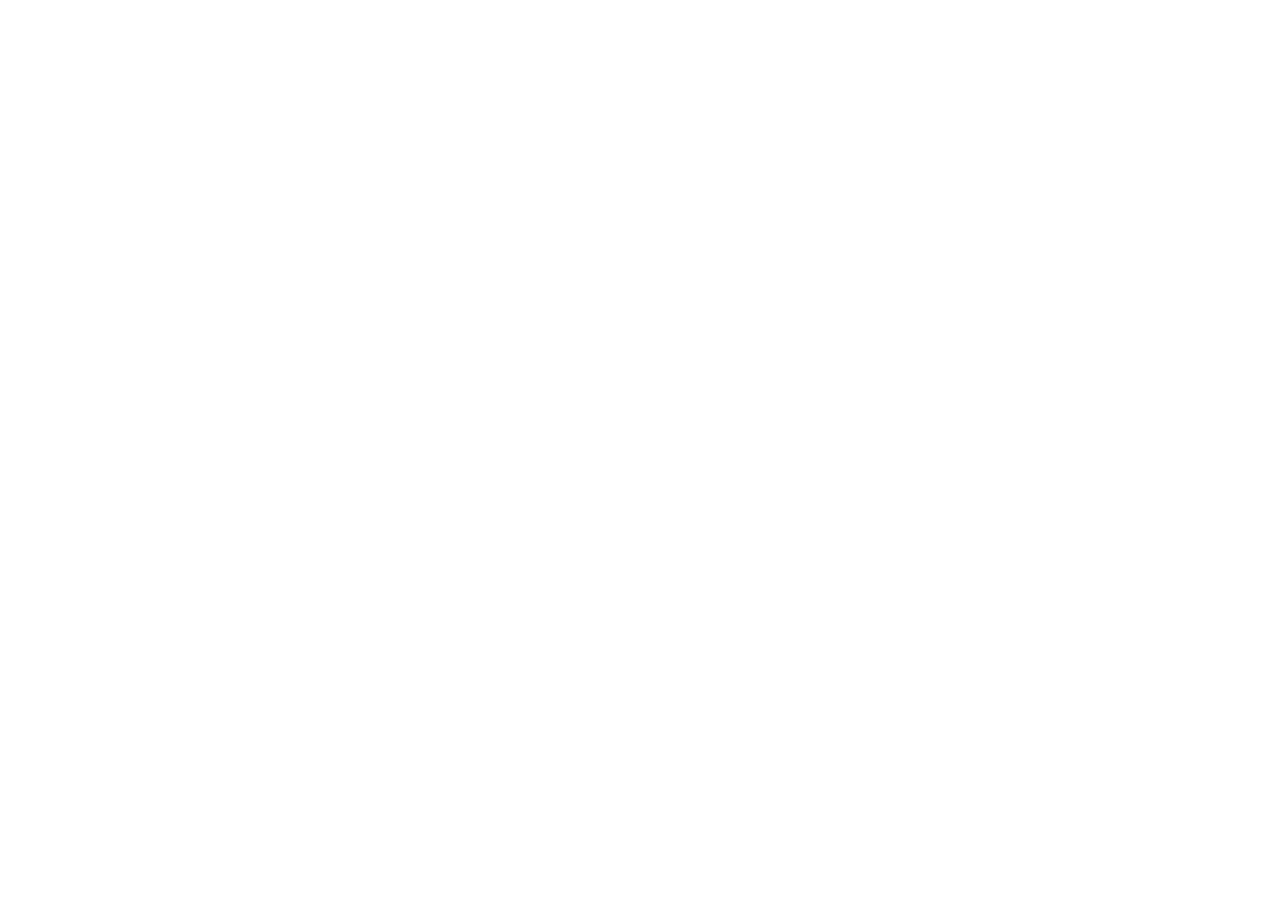
==== commit 9019f42e: "Add files via upload" ====
--- a/index.html
+++ b/index.html
@@ -3,562 +3,32 @@
 <head>
 <meta charset="UTF-8">
 <meta name="viewport" content="width=device-width, initial-scale=1.0, maximum-scale=1.0">
+<meta name="description" content="Jodohku.my - Platform Matchmaking Islam Premium #1 Malaysia">
+<meta name="keywords" content="jodoh, perkahwinan islam, matchmaking, ta'aruf, malaysia">
 <title>Jodohku.my — Pencarian Sekufu Bermula Di Sini</title>
+
+<!-- Fonts -->
 <link rel="preconnect" href="https://fonts.googleapis.com">
 <link rel="preconnect" href="https://fonts.gstatic.com" crossorigin>
 <link href="https://fonts.googleapis.com/css2?family=Playfair+Display:wght@400;500;600;700&family=Plus+Jakarta+Sans:wght@300;400;500;600;700&family=JetBrains+Mono:wght@400;500;600&display=swap" rel="stylesheet">
-<style>
-*,*::before,*::after{box-sizing:border-box;margin:0;padding:0}
-:root{
---g50:#FFF9E6;--g100:#FFF0B3;--g400:#FFD11A;--g5:#C8A23C;--g6:#A68732;--g7:#856C28;
---n5:#1B2A4A;--n7:#131D35;--n9:#0A0F1D;
---e4:#26AD62;--e5:#1A7A45;--e7:#10522E;
---s0:#FAFAF8;--s1:#F5F3EF;--s2:#EBE8E1;--s95:#0A0A0C;
---ip:#1A1A2E;--is:#4A4A68;--im:#8A8AA3;
---r:16px;--rs:10px;--rb:12px;
---fd:'Playfair Display',Georgia,serif;
---fb:'Plus Jakarta Sans',system-ui,sans-serif;
---fm:'JetBrains Mono',monospace;
---sh:0 1px 3px rgba(0,0,0,.04),0 4px 12px rgba(0,0,0,.06);
---sh2:0 4px 16px rgba(0,0,0,.08),0 16px 48px rgba(0,0,0,.12);
---ez:cubic-bezier(.16,1,.3,1);
---nav-h:64px;
-}
-html{scroll-behavior:smooth}
-body{font-family:var(--fb);color:var(--ip);background:var(--s0);-webkit-font-smoothing:antialiased;line-height:1.6;overflow-x:hidden}
-::selection{background:rgba(200,162,60,.2)}
-::-webkit-scrollbar{width:5px}::-webkit-scrollbar-thumb{background:rgba(138,138,163,.3);border-radius:3px}
-a{text-decoration:none;color:inherit}img{max-width:100%;display:block}
-button{cursor:pointer;font-family:var(--fb)}
 
-/* ── SVG Icons ── */
-.ic{display:inline-block;vertical-align:middle;flex-shrink:0}
-
-/* ── Pages ── */
-.pg{display:none;min-height:100vh}
-.pg.on{display:block;animation:pgIn .3s var(--ez)}
-@keyframes pgIn{from{opacity:0;transform:translateY(6px)}to{opacity:1;transform:translateY(0)}}
-
-/* ── Shared ── */
-.container{max-width:1140px;margin:0 auto;padding:0 20px}
-.btn{display:inline-flex;align-items:center;justify-content:center;gap:8px;padding:11px 22px;border-radius:var(--rb);font-weight:600;font-size:14px;border:none;transition:all .25s var(--ez);line-height:1.3;white-space:nowrap}
-.bp{background:var(--g5);color:#fff;box-shadow:0 2px 8px rgba(200,162,60,.25)}
-.bp:hover{background:var(--g6);transform:translateY(-1px);box-shadow:0 4px 16px rgba(200,162,60,.35)}
-.bs{background:transparent;color:var(--g5);border:2px solid var(--g5)}
-.bs:hover{background:var(--g5);color:#fff}
-.bg{background:transparent;color:var(--is);padding:8px 14px;border:none}
-.bg:hover{background:var(--s2);color:var(--ip)}
-.card{background:#fff;border-radius:var(--r);padding:24px;box-shadow:var(--sh);transition:all .3s var(--ez)}
-.inp{width:100%;padding:12px 16px;background:var(--s1);border:1.5px solid transparent;border-radius:var(--rs);font-family:var(--fb);font-size:16px;color:var(--ip);outline:0;transition:all .2s;-webkit-appearance:none}
-.inp::placeholder{color:var(--im)}
-.inp:focus{background:#fff;border-color:var(--g5);box-shadow:0 0 0 3px rgba(200,162,60,.12)}
-.lbl{display:block;font-size:14px;font-weight:500;color:var(--is);margin-bottom:6px}
-.progress{height:6px;background:var(--s2);border-radius:3px;overflow:hidden}
-.progress-fill{height:100%;border-radius:3px;background:linear-gradient(90deg,var(--g5),var(--g400));transition:width .7s var(--ez)}
-.badge{display:inline-flex;align-items:center;gap:4px;padding:3px 10px;border-radius:20px;font-size:10px;font-weight:700;text-transform:uppercase;letter-spacing:.04em}
-.b-rah{background:#F3F4F6;color:#6B7280}
-.b-gld{background:var(--g50);color:var(--g7)}
-.b-plt{background:#F3E8FF;color:#7C3AED}
-.b-prm{background:#EDE9FE;color:#6D28D9}
-.b-sov{background:var(--s95);color:var(--g5);border:1px solid rgba(200,162,60,.3)}
-.b-ver{background:#E6F5ED;color:var(--e7)}
-.tg{background:linear-gradient(135deg,#C8A23C,#FFD11A,#A68732);-webkit-background-clip:text;-webkit-text-fill-color:transparent}
-@keyframes fadeUp{from{opacity:0;transform:translateY(20px)}to{opacity:1;transform:translateY(0)}}
-.afu{animation:fadeUp .5s var(--ez) both}
-.d1{animation-delay:.08s}.d2{animation-delay:.16s}.d3{animation-delay:.24s}.d4{animation-delay:.32s}.d5{animation-delay:.4s}
-@keyframes pulse{0%,100%{opacity:.7}50%{opacity:1}}
-
-/* ── Top Nav (Landing) ── */
-.topnav{position:fixed;top:0;left:0;right:0;z-index:100;background:rgba(250,250,248,.85);backdrop-filter:blur(20px) saturate(1.5);border-bottom:1px solid rgba(235,232,225,.6);height:var(--nav-h)}
-.topnav-in{max-width:1140px;margin:0 auto;padding:0 20px;height:100%;display:flex;align-items:center;justify-content:space-between;gap:16px}
-.logo{display:flex;align-items:center;gap:10px;cursor:pointer;text-decoration:none}
-.logo-ic{width:38px;height:38px;border-radius:50%;background:linear-gradient(135deg,var(--g5),var(--g400));display:flex;align-items:center;justify-content:center;box-shadow:0 2px 10px rgba(200,162,60,.3);flex-shrink:0}
-.logo-tx{font-family:var(--fd);font-weight:700;font-size:20px;color:var(--n5)}
-.logo-tx b{color:var(--g5)}
-.nav-links{display:flex;align-items:center;gap:4px}
-.nav-link{font-size:14px;font-weight:500;color:var(--is);padding:8px 14px;border-radius:var(--rb);transition:all .2s;background:none;border:none;cursor:pointer}
-.nav-link:hover{background:var(--s1);color:var(--ip)}
-.nav-actions{display:flex;align-items:center;gap:8px}
-
-/* Mobile nav toggle */
-.nav-toggle{display:none;background:none;border:none;padding:8px;border-radius:var(--rb);cursor:pointer}
-.mobile-menu{display:none;position:fixed;top:var(--nav-h);left:0;right:0;background:#fff;border-bottom:1px solid var(--s2);padding:16px 20px;z-index:99;box-shadow:0 8px 24px rgba(0,0,0,.08)}
-.mobile-menu.open{display:block}
-.mobile-menu-item{display:flex;align-items:center;gap:12px;padding:14px 12px;border-radius:var(--rb);font-size:15px;font-weight:500;color:var(--is);cursor:pointer;border:none;background:none;width:100%;text-align:left}
-.mobile-menu-item:hover{background:var(--s1);color:var(--ip)}
-.mobile-menu-divider{height:1px;background:var(--s2);margin:8px 0}
-
-/* ── Hero ── */
-.hero{min-height:100vh;display:flex;align-items:center;justify-content:center;padding-top:var(--nav-h);position:relative;overflow:hidden}
-.hero-glow1{position:absolute;top:15%;right:10%;width:400px;height:400px;background:rgba(200,162,60,.07);border-radius:50%;filter:blur(80px);pointer-events:none}
-.hero-glow2{position:absolute;bottom:15%;left:5%;width:350px;height:350px;background:rgba(26,122,69,.05);border-radius:50%;filter:blur(80px);pointer-events:none}
-.hero-c{position:relative;z-index:1;max-width:680px;text-align:center;padding:40px 20px}
-.hero-chip{display:inline-flex;align-items:center;gap:8px;background:var(--g50);color:var(--g7);padding:8px 16px;border-radius:20px;font-size:13px;font-weight:600;margin-bottom:28px}
-.hero h1{font-family:var(--fd);font-weight:700;font-size:clamp(2.2rem,5.5vw,4rem);line-height:1.1;color:var(--n5);letter-spacing:-.02em;margin-bottom:20px}
-.hero p{font-size:17px;color:var(--is);line-height:1.65;max-width:520px;margin:0 auto 36px}
-.hero-cta{display:flex;gap:12px;justify-content:center;flex-wrap:wrap;margin-bottom:48px}
-.hero-cta .bp{padding:14px 28px;font-size:15px;box-shadow:0 4px 20px rgba(200,162,60,.3)}
-.hero-cta .bs{padding:14px 28px;font-size:15px}
-.trust-bar{display:flex;flex-wrap:wrap;gap:16px;justify-content:center;color:var(--im);font-size:13px}
-.trust-item{display:flex;align-items:center;gap:6px}
-
-/* ── Section ── */
-.sec-t{font-family:var(--fd);font-weight:600;font-size:clamp(1.6rem,3vw,2rem);color:var(--n5)}
-.sec-st{font-size:16px;color:var(--is);margin-top:8px}
-
-/* ── App Shell ── */
-.shell{display:flex;min-height:100vh}
-
-/* ── Sidebar ── */
-.side{width:256px;background:#fff;border-right:1px solid var(--s2);display:flex;flex-direction:column;position:fixed;top:0;bottom:0;z-index:50;transition:transform .3s var(--ez)}
-.side-hd{padding:16px 18px;border-bottom:1px solid var(--s2);display:flex;align-items:center;justify-content:space-between}
-.side-user{padding:12px 18px;border-bottom:1px solid var(--s2)}
-.side-av{width:36px;height:36px;border-radius:50%;background:#E8ECF4;display:flex;align-items:center;justify-content:center;font-family:var(--fm);font-size:11px;font-weight:700;color:var(--n5);flex-shrink:0}
-.side-nav{flex:1;padding:8px;overflow-y:auto}
-.nav-i{display:flex;align-items:center;gap:10px;padding:10px 12px;border-radius:var(--rb);font-size:14px;font-weight:500;color:var(--is);cursor:pointer;transition:all .15s;margin-bottom:2px;border:none;background:none;width:100%;text-align:left}
-.nav-i:hover{background:var(--s1);color:var(--ip)}
-.nav-i.on{background:rgba(200,162,60,.08);color:var(--g7)}
-.nav-i .nb{margin-left:auto;background:#EF4444;color:#fff;font-size:9px;font-weight:700;width:18px;height:18px;border-radius:50%;display:flex;align-items:center;justify-content:center}
-.side-bt{padding:8px;border-top:1px solid var(--s2)}
-.main{flex:1;margin-left:256px;min-width:0}
-.topbar{position:sticky;top:0;z-index:40;background:rgba(250,250,248,.85);backdrop-filter:blur(20px);border-bottom:1px solid var(--s2);padding:0 24px;height:56px;display:flex;align-items:center;justify-content:space-between;gap:12px}
-.topbar-left{display:flex;align-items:center;gap:12px}
-.topbar-title{font-family:var(--fd);font-weight:600;font-size:18px;color:var(--n5)}
-.topbar-right{display:flex;align-items:center;gap:8px}
-.icon-btn{position:relative;width:36px;height:36px;border-radius:var(--rb);border:none;background:transparent;cursor:pointer;display:flex;align-items:center;justify-content:center;transition:background .15s;color:var(--is)}
-.icon-btn:hover{background:var(--s1)}
-.notif-dot{position:absolute;top:6px;right:6px;width:7px;height:7px;background:#EF4444;border-radius:50%}
-.pgc{padding:24px}
-.mob-menu-btn{display:none;background:none;border:none;padding:8px;border-radius:var(--rb);cursor:pointer;color:var(--is)}
-
-/* ── Mobile sidebar overlay ── */
-.side-overlay{display:none;position:fixed;inset:0;background:rgba(0,0,0,.4);z-index:49;backdrop-filter:blur(2px)}
-.side-overlay.open{display:block}
-
-/* ── Bottom nav (mobile) ── */
-.bottom-nav{display:none;position:fixed;bottom:0;left:0;right:0;z-index:50;background:#fff;border-top:1px solid var(--s2);padding:8px 0 max(8px,env(safe-area-inset-bottom));height:calc(56px + max(0px,env(safe-area-inset-bottom)))}
-.bottom-nav-inner{display:flex;justify-content:space-around;align-items:center}
-.bn-item{display:flex;flex-direction:column;align-items:center;gap:3px;padding:6px 12px;border-radius:var(--rs);font-size:10px;font-weight:600;color:var(--im);cursor:pointer;border:none;background:none;transition:color .15s;position:relative;min-width:48px}
-.bn-item.on{color:var(--g5)}
-.bn-badge{position:absolute;top:2px;right:6px;background:#EF4444;color:#fff;font-size:8px;font-weight:700;width:16px;height:16px;border-radius:50%;display:flex;align-items:center;justify-content:center}
-
-/* ── Profile card (gallery) ── */
-.pcard{background:#fff;border-radius:var(--r);overflow:hidden;box-shadow:var(--sh);margin-bottom:20px;transition:all .4s var(--ez)}
-.pcard:hover{box-shadow:var(--sh2);transform:translateY(-2px)}
-.pcard-ph{position:relative;height:320px;overflow:hidden}
-.pcard-ph-inner{width:100%;height:100%;display:flex;align-items:center;justify-content:center;flex-direction:column;gap:8px}
-.wm{position:absolute;inset:0;pointer-events:none;background:repeating-linear-gradient(-45deg,transparent,transparent 120px,rgba(200,162,60,.03) 120px,rgba(200,162,60,.03) 240px)}
-.pcard-badges{position:absolute;top:12px;left:12px;display:flex;gap:6px;flex-wrap:wrap}
-.pcard-score{position:absolute;top:12px;right:12px;display:flex;align-items:center;gap:5px;background:rgba(255,255,255,.92);backdrop-filter:blur(8px);border-radius:20px;padding:5px 10px;font-family:var(--fm);font-weight:700;font-size:13px;color:var(--g7)}
-.pcard-online{position:absolute;bottom:12px;left:12px;display:flex;align-items:center;gap:6px;background:rgba(255,255,255,.92);backdrop-filter:blur(8px);border-radius:20px;padding:4px 10px;font-size:12px;font-weight:600;color:var(--e7)}
-.online-dot{width:8px;height:8px;background:var(--e4);border-radius:50%;animation:pulse 2s ease-in-out infinite}
-.pcard-info{padding:18px 20px}
-.chip{display:inline-flex;align-items:center;gap:4px;font-size:12px;color:var(--is);background:var(--s1);padding:4px 10px;border-radius:20px}
-.wtip{background:rgba(255,249,230,.6);border:1px solid rgba(200,162,60,.2);border-radius:var(--rs);padding:10px 12px;margin:10px 0;font-size:13px;color:var(--g7);display:flex;gap:8px;line-height:1.45;align-items:flex-start}
-.pcard-acts{display:flex;gap:10px;margin-top:14px}
-.pcard-acts .btn{flex:1;padding:11px 0}
-.pcard-acts .btn.lam{flex:2}
-
-/* ── Chat ── */
-.chat-wrap{display:flex;height:calc(100vh - 56px);background:#fff;overflow:hidden;border-top:1px solid var(--s2)}
-.chat-list{width:320px;border-right:1px solid var(--s2);display:flex;flex-direction:column;flex-shrink:0}
-.chat-list-hd{padding:14px 18px;border-bottom:1px solid var(--s2)}
-.chat-list-hd h2{font-family:var(--fd);font-weight:600;font-size:18px}
-.chat-items{flex:1;overflow-y:auto}
-.ch-i{display:flex;align-items:center;gap:10px;padding:12px 16px;cursor:pointer;border-bottom:1px solid var(--s1);transition:background .12s}
-.ch-i:hover{background:var(--s0)}.ch-i.on{background:rgba(200,162,60,.06)}
-.ch-av{width:44px;height:44px;border-radius:50%;background:#E8ECF4;display:flex;align-items:center;justify-content:center;font-family:var(--fm);font-size:11px;font-weight:700;color:var(--n5);position:relative;flex-shrink:0}
-.ch-info{flex:1;min-width:0}
-.ch-name{font-family:var(--fm);font-size:13px;font-weight:600}
-.ch-last{font-size:12px;color:var(--im);white-space:nowrap;overflow:hidden;text-overflow:ellipsis}
-.ch-time{font-size:10px;color:var(--im);flex-shrink:0}
-.ch-unread{background:var(--g5);color:#fff;font-size:9px;font-weight:700;width:18px;height:18px;border-radius:50%;display:flex;align-items:center;justify-content:center;flex-shrink:0}
-.chat-area{flex:1;display:flex;flex-direction:column;min-width:0}
-.chat-hd{padding:10px 16px;border-bottom:1px solid var(--s2);display:flex;align-items:center;gap:10px}
-.chat-msgs{flex:1;overflow-y:auto;padding:20px;background:var(--s0)}
-.msg{max-width:72%;margin-bottom:10px}
-.msg.mine{margin-left:auto}
-.msg-b{padding:9px 14px;border-radius:18px;font-size:14px;line-height:1.5}
-.msg.mine .msg-b{background:var(--g5);color:#fff;border-bottom-right-radius:4px}
-.msg.them .msg-b{background:#fff;color:var(--ip);box-shadow:0 1px 3px rgba(0,0,0,.06);border-bottom-left-radius:4px}
-.msg-t{font-size:10px;margin-top:3px}
-.msg.mine .msg-t{text-align:right;color:rgba(200,162,60,.5)}
-.msg.them .msg-t{color:var(--im)}
-.msg-ice{font-size:10px;font-weight:700;opacity:.6;margin-bottom:3px}
-.chat-inp{padding:10px 14px;border-top:1px solid var(--s2);display:flex;align-items:center;gap:10px}
-.chat-inp .inp{flex:1;background:var(--s0);padding:10px 14px;font-size:14px}
-.send-btn{width:40px;height:40px;border-radius:50%;padding:0;display:flex;align-items:center;justify-content:center;flex-shrink:0}
-.chat-notice{text-align:center;font-size:11px;color:var(--im);padding:4px 14px 8px}
-
-/* ── Auth ── */
-.auth{display:flex;min-height:100vh}
-.auth-brand{width:42%;background:var(--n9);display:flex;align-items:center;justify-content:center;position:relative;overflow:hidden}
-.auth-brand .gl1{position:absolute;top:0;right:0;width:280px;height:280px;background:rgba(200,162,60,.08);border-radius:50%;filter:blur(60px)}
-.auth-brand .gl2{position:absolute;bottom:0;left:0;width:240px;height:240px;background:rgba(26,122,69,.06);border-radius:50%;filter:blur(60px)}
-.auth-brand-in{position:relative;z-index:1;text-align:center;padding:32px}
-.auth-brand-in h1{font-family:var(--fd);font-weight:700;font-size:32px;color:#fff}
-.auth-brand-in h1 b{color:var(--g5)}
-.auth-brand-in p{color:rgba(255,255,255,.45);margin-top:8px;font-size:15px}
-.auth-form{flex:1;display:flex;align-items:center;justify-content:center;padding:32px 24px;overflow-y:auto}
-.auth-form-in{width:100%;max-width:400px}
-.steps{display:flex;align-items:center;gap:8px;margin-bottom:28px}
-.step-dot{width:30px;height:30px;border-radius:50%;display:flex;align-items:center;justify-content:center;font-size:11px;font-weight:700;transition:all .3s;flex-shrink:0}
-.step-dot.on{background:var(--g5);color:#fff}
-.step-dot.done{background:var(--e4);color:#fff}
-.step-dot.wait{background:var(--s2);color:var(--im)}
-.step-line{width:28px;height:2px;background:var(--s2);transition:background .3s}
-.step-line.done{background:var(--e4)}
-.auth-step{display:none;animation:fadeUp .3s var(--ez)}
-.auth-step.on{display:block}
-
-/* ── Responsive ── */
-@media(max-width:768px){
-  /* Hide desktop nav links, show toggle */
-  .nav-links{display:none}
-  .nav-toggle{display:flex;align-items:center;justify-content:center}
-  .nav-actions .btn{display:none}
-
-  /* Auth: hide brand panel */
-  .auth-brand{display:none}
-  .auth-form{padding:24px 20px}
-
-  /* App shell: hide sidebar, show bottom nav */
-  .side{transform:translateX(-100%)}
-  .side.open{transform:translateX(0)}
-  .main{margin-left:0}
-  .mob-menu-btn{display:flex;align-items:center;justify-content:center}
-  .bottom-nav{display:block}
-  .pgc{padding:16px;padding-bottom:72px}
-  .topbar{padding:0 16px}
-
-  /* Gallery */
-  .pcard-ph{height:260px}
-  .pcard-acts .btn span{display:none}
-
-  /* Chat */
-  .chat-wrap{height:calc(100vh - 56px - 56px)}
-  .chat-list{width:100%;display:none}
-  .chat-list.active{display:flex}
-  .chat-area{display:none}
-  .chat-area.active{display:flex}
-
-  /* Hero */
-  .hero h1{font-size:2rem}
-  .hero-cta{flex-direction:column;align-items:center}
-  .hero-cta .btn{width:100%;max-width:300px}
-  .hero-glow1,.hero-glow2{width:250px;height:250px}
-
-  /* Sections grid */
-  .grid-4{grid-template-columns:repeat(2,1fr)!important}
-  .grid-3{grid-template-columns:1fr!important}
-  .grid-2{grid-template-columns:1fr!important}
-
-  /* Footer */
-  .footer-grid{grid-template-columns:1fr 1fr!important;gap:24px!important}
-}
-@media(max-width:480px){
-  .grid-4{grid-template-columns:1fr!important}
-  .grid-2{grid-template-columns:1fr!important}
-  .hero h1{font-size:1.8rem}
-  .topbar-title{font-size:16px}
-}
-</style>
+<!-- Stylesheets -->
+<link rel="stylesheet" href="css/variables.css">
+<link rel="stylesheet" href="css/base.css">
+<link rel="stylesheet" href="css/components.css">
+<link rel="stylesheet" href="css/pages.css">
+<link rel="stylesheet" href="css/responsive.css">
 </head>
 <body>
 
-<!-- ======================= LANDING ======================= -->
-<div id="pg-landing" class="pg on">
+<!-- Landing Page -->
+<div id="pg-landing" class="pg on"></div>
 
-<nav class="topnav">
-  <div class="topnav-in">
-    <div class="logo" onclick="go('landing')">
-      <div class="logo-ic">
-        <svg width="18" height="18" viewBox="0 0 24 24" fill="none" stroke="#fff" stroke-width="2.5" stroke-linecap="round" stroke-linejoin="round"><path d="M19 14c1.49-1.46 3-3.21 3-5.5A5.5 5.5 0 0 0 16.5 3c-1.76 0-3 .5-4.5 2-1.5-1.5-2.74-2-4.5-2A5.5 5.5 0 0 0 2 8.5c0 2.3 1.5 4.05 3 5.5l7 7Z"/></svg>
-      </div>
-      <div class="logo-tx">Jodohku<b>.my</b></div>
-    </div>
-    <div class="nav-links">
-      <button class="nav-link" onclick="document.getElementById('how').scrollIntoView({behavior:'smooth'})">Cara Berfungsi</button>
-      <button class="nav-link" onclick="document.getElementById('features').scrollIntoView({behavior:'smooth'})">Kelebihan</button>
-      <button class="nav-link" onclick="document.getElementById('pricing').scrollIntoView({behavior:'smooth'})">Harga</button>
-    </div>
-    <div class="nav-actions">
-      <button class="btn bg" onclick="go('login')">Log Masuk</button>
-      <button class="btn bp" onclick="go('register')">Daftar Sekarang</button>
-    </div>
-    <button class="nav-toggle" onclick="toggleMobileMenu()" id="nav-toggle-btn" aria-label="Menu">
-      <svg id="nav-icon-menu" width="22" height="22" viewBox="0 0 24 24" fill="none" stroke="currentColor" stroke-width="2" stroke-linecap="round"><line x1="3" y1="6" x2="21" y2="6"/><line x1="3" y1="12" x2="21" y2="12"/><line x1="3" y1="18" x2="21" y2="18"/></svg>
-      <svg id="nav-icon-close" width="22" height="22" viewBox="0 0 24 24" fill="none" stroke="currentColor" stroke-width="2" stroke-linecap="round" style="display:none"><line x1="18" y1="6" x2="6" y2="18"/><line x1="6" y1="6" x2="18" y2="18"/></svg>
-    </button>
-  </div>
-</nav>
+<!-- Auth Pages -->
+<div id="pg-login" class="pg"></div>
+<div id="pg-register" class="pg"></div>
 
-<div class="mobile-menu" id="mobile-menu">
-  <button class="mobile-menu-item" onclick="scrollTo('how');toggleMobileMenu()">
-    <svg width="18" height="18" viewBox="0 0 24 24" fill="none" stroke="currentColor" stroke-width="2" stroke-linecap="round"><circle cx="12" cy="12" r="10"/><path d="M12 8v4l3 3"/></svg>
-    Cara Berfungsi
-  </button>
-  <button class="mobile-menu-item" onclick="scrollTo('features');toggleMobileMenu()">
-    <svg width="18" height="18" viewBox="0 0 24 24" fill="none" stroke="currentColor" stroke-width="2" stroke-linecap="round"><polygon points="12 2 15.09 8.26 22 9.27 17 14.14 18.18 21.02 12 17.77 5.82 21.02 7 14.14 2 9.27 8.91 8.26 12 2"/></svg>
-    Kelebihan
-  </button>
-  <button class="mobile-menu-item" onclick="scrollTo('pricing');toggleMobileMenu()">
-    <svg width="18" height="18" viewBox="0 0 24 24" fill="none" stroke="currentColor" stroke-width="2" stroke-linecap="round"><rect x="2" y="5" width="20" height="14" rx="2"/><line x1="2" y1="10" x2="22" y2="10"/></svg>
-    Harga
-  </button>
-  <div class="mobile-menu-divider"></div>
-  <button class="mobile-menu-item" onclick="go('login');toggleMobileMenu()">
-    <svg width="18" height="18" viewBox="0 0 24 24" fill="none" stroke="currentColor" stroke-width="2" stroke-linecap="round"><path d="M15 3h4a2 2 0 0 1 2 2v14a2 2 0 0 1-2 2h-4"/><polyline points="10 17 15 12 10 7"/><line x1="15" y1="12" x2="3" y2="12"/></svg>
-    Log Masuk
-  </button>
-  <button class="mobile-menu-item" onclick="go('register');toggleMobileMenu()" style="color:var(--g6)">
-    <svg width="18" height="18" viewBox="0 0 24 24" fill="none" stroke="currentColor" stroke-width="2" stroke-linecap="round"><path d="M16 21v-2a4 4 0 0 0-4-4H6a4 4 0 0 0-4 4v2"/><circle cx="9" cy="7" r="4"/><line x1="19" y1="8" x2="19" y2="14"/><line x1="22" y1="11" x2="16" y2="11"/></svg>
-    Daftar Sekarang
-  </button>
-</div>
-
-<section class="hero">
-  <div class="hero-glow1"></div>
-  <div class="hero-glow2"></div>
-  <div class="hero-c">
-    <div class="hero-chip afu">
-      <svg width="14" height="14" viewBox="0 0 24 24" fill="none" stroke="currentColor" stroke-width="2.5" stroke-linecap="round"><polygon points="12 2 15.09 8.26 22 9.27 17 14.14 18.18 21.02 12 17.77 5.82 21.02 7 14.14 2 9.27 8.91 8.26 12 2"/></svg>
-      Platform Matchmaking Islam Premium #1 Malaysia
-    </div>
-    <h1 class="afu d1">Pencarian Sekufu <span class="tg">Bermula</span> Di Sini</h1>
-    <p class="afu d2">Algoritma psikometrik yang memahami jiwa anda. Pengesahan identiti sebenar. Proses ta&apos;aruf yang terkawal dan beradab.</p>
-    <div class="hero-cta afu d3">
-      <button class="btn bp" onclick="go('register')">Mula Pencarian Anda
-        <svg width="16" height="16" viewBox="0 0 24 24" fill="none" stroke="currentColor" stroke-width="2.5" stroke-linecap="round"><line x1="5" y1="12" x2="19" y2="12"/><polyline points="12 5 19 12 12 19"/></svg>
-      </button>
-      <a href="#how" class="btn bs">Cara Ia Berfungsi</a>
-    </div>
-    <div class="trust-bar afu d4">
-      <span class="trust-item">
-        <svg width="14" height="14" viewBox="0 0 24 24" fill="none" stroke="currentColor" stroke-width="2" stroke-linecap="round"><path d="M12 22s8-4 8-10V5l-8-3-8 3v7c0 6 8 10 8 10z"/></svg>
-        e-KYC Verified
-      </span>
-      <span class="trust-item">
-        <svg width="14" height="14" viewBox="0 0 24 24" fill="none" stroke="currentColor" stroke-width="2" stroke-linecap="round"><path d="M12 22s8-4 8-10V5l-8-3-8 3v7c0 6 8 10 8 10z"/></svg>
-        Patuh PDPA
-      </span>
-      <span class="trust-item">
-        <svg width="14" height="14" viewBox="0 0 24 24" fill="none" stroke="currentColor" stroke-width="2" stroke-linecap="round"><rect x="3" y="11" width="18" height="11" rx="2"/><path d="M7 11V7a5 5 0 0 1 10 0v4"/></svg>
-        AES-256
-      </span>
-      <span class="trust-item">
-        <svg width="14" height="14" viewBox="0 0 24 24" fill="none" stroke="currentColor" stroke-width="2" stroke-linecap="round"><path d="M1 12s4-8 11-8 11 8 11 8-4 8-11 8-11-8-11-8z"/><circle cx="12" cy="12" r="3"/></svg>
-        Anti-Catfish
-      </span>
-    </div>
-  </div>
-</section>
-
-<section id="how" style="padding:80px 0;background:#fff">
-  <div class="container" style="text-align:center;margin-bottom:48px">
-    <h2 class="sec-t">Bagaimana Ia Berfungsi</h2>
-    <p class="sec-st">4 langkah mudah menuju perkahwinan yang diberkati</p>
-  </div>
-  <div class="container grid-4" style="display:grid;grid-template-columns:repeat(4,1fr);gap:28px">
-    <div style="text-align:center">
-      <div style="width:60px;height:60px;border-radius:16px;background:var(--g50);display:flex;align-items:center;justify-content:center;margin:0 auto 16px">
-        <svg width="26" height="26" viewBox="0 0 24 24" fill="none" stroke="var(--g6)" stroke-width="2" stroke-linecap="round"><path d="M12 22s8-4 8-10V5l-8-3-8 3v7c0 6 8 10 8 10z"/></svg>
-      </div>
-      <div style="font-family:var(--fm);font-size:10px;color:var(--g5);margin-bottom:8px;letter-spacing:.1em">01</div>
-      <h3 style="font-family:var(--fd);font-weight:600;font-size:17px;margin-bottom:8px">Daftar &amp; Sahkan</h3>
-      <p style="font-size:14px;color:var(--is);line-height:1.55">Daftar akaun dan lalu proses pengesahan e-KYC dengan MyKad.</p>
-    </div>
-    <div style="text-align:center">
-      <div style="width:60px;height:60px;border-radius:16px;background:var(--g50);display:flex;align-items:center;justify-content:center;margin:0 auto 16px">
-        <svg width="26" height="26" viewBox="0 0 24 24" fill="none" stroke="var(--g6)" stroke-width="2" stroke-linecap="round"><path d="M20 21v-2a4 4 0 0 0-4-4H8a4 4 0 0 0-4 4v2"/><circle cx="12" cy="7" r="4"/></svg>
-      </div>
-      <div style="font-family:var(--fm);font-size:10px;color:var(--g5);margin-bottom:8px;letter-spacing:.1em">02</div>
-      <h3 style="font-family:var(--fd);font-weight:600;font-size:17px;margin-bottom:8px">Lengkapkan Profil</h3>
-      <p style="font-size:14px;color:var(--is);line-height:1.55">Isi maklumat peribadi dan jawab kuiz psikometrik 30 soalan.</p>
-    </div>
-    <div style="text-align:center">
-      <div style="width:60px;height:60px;border-radius:16px;background:var(--g50);display:flex;align-items:center;justify-content:center;margin:0 auto 16px">
-        <svg width="26" height="26" viewBox="0 0 24 24" fill="none" stroke="var(--g6)" stroke-width="2" stroke-linecap="round"><path d="M19 14c1.49-1.46 3-3.21 3-5.5A5.5 5.5 0 0 0 16.5 3c-1.76 0-3 .5-4.5 2-1.5-1.5-2.74-2-4.5-2A5.5 5.5 0 0 0 2 8.5c0 2.3 1.5 4.05 3 5.5l7 7Z"/></svg>
-      </div>
-      <div style="font-family:var(--fm);font-size:10px;color:var(--g5);margin-bottom:8px;letter-spacing:.1em">03</div>
-      <h3 style="font-family:var(--fd);font-weight:600;font-size:17px;margin-bottom:8px">Terima Cadangan</h3>
-      <p style="font-size:14px;color:var(--is);line-height:1.55">Algoritma vektor kosinus mencari calon 85%+ serasi dengan anda.</p>
-    </div>
-    <div style="text-align:center">
-      <div style="width:60px;height:60px;border-radius:16px;background:var(--g50);display:flex;align-items:center;justify-content:center;margin:0 auto 16px">
-        <svg width="26" height="26" viewBox="0 0 24 24" fill="none" stroke="var(--g6)" stroke-width="2" stroke-linecap="round"><path d="M17 21v-2a4 4 0 0 0-4-4H5a4 4 0 0 0-4 4v2"/><circle cx="9" cy="7" r="4"/><path d="M23 21v-2a4 4 0 0 0-3-3.87"/><path d="M16 3.13a4 4 0 0 1 0 7.75"/></svg>
-      </div>
-      <div style="font-family:var(--fm);font-size:10px;color:var(--g5);margin-bottom:8px;letter-spacing:.1em">04</div>
-      <h3 style="font-family:var(--fd);font-weight:600;font-size:17px;margin-bottom:8px">Mula Ta&apos;aruf</h3>
-      <p style="font-size:14px;color:var(--is);line-height:1.55">Berbual dalam platform yang terkawal. Libatkan wali jika mahu.</p>
-    </div>
-  </div>
-</section>
-
-<section id="features" style="padding:80px 0">
-  <div class="container" style="text-align:center;margin-bottom:48px">
-    <h2 class="sec-t">Mengapa Jodohku?</h2>
-  </div>
-  <div class="container grid-3" style="display:grid;grid-template-columns:repeat(3,1fr);gap:20px">
-    <div class="card">
-      <div style="width:44px;height:44px;border-radius:12px;background:var(--g50);display:flex;align-items:center;justify-content:center;margin-bottom:16px">
-        <svg width="22" height="22" viewBox="0 0 24 24" fill="none" stroke="var(--g6)" stroke-width="2" stroke-linecap="round"><path d="M17 21v-2a4 4 0 0 0-4-4H5a4 4 0 0 0-4 4v2"/><circle cx="9" cy="7" r="4"/><path d="M23 21v-2a4 4 0 0 0-3-3.87"/><path d="M16 3.13a4 4 0 0 1 0 7.75"/></svg>
-      </div>
-      <div class="badge b-gld" style="margin-bottom:10px">Eksklusif</div>
-      <h3 style="font-family:var(--fd);font-weight:600;font-size:18px;margin-bottom:8px">Mod Wali/Mahram</h3>
-      <p style="font-size:14px;color:var(--is);line-height:1.6">Satu-satunya platform di Malaysia yang melibatkan wali secara formal dalam proses ta&apos;aruf digital.</p>
-    </div>
-    <div class="card">
-      <div style="width:44px;height:44px;border-radius:12px;background:var(--g50);display:flex;align-items:center;justify-content:center;margin-bottom:16px">
-        <svg width="22" height="22" viewBox="0 0 24 24" fill="none" stroke="var(--g6)" stroke-width="2" stroke-linecap="round"><path d="M21 16V8a2 2 0 0 0-1-1.73l-7-4a2 2 0 0 0-2 0l-7 4A2 2 0 0 0 3 8v8a2 2 0 0 0 1 1.73l7 4a2 2 0 0 0 2 0l7-4A2 2 0 0 0 21 16z"/></svg>
-      </div>
-      <div class="badge b-gld" style="margin-bottom:10px">AI-Powered</div>
-      <h3 style="font-family:var(--fd);font-weight:600;font-size:18px;margin-bottom:8px">Algoritma Psikometrik</h3>
-      <p style="font-size:14px;color:var(--is);line-height:1.6">Bukan sekadar umur dan lokasi. 12 domain psikologi dianalisis untuk keserasian sebenar.</p>
-    </div>
-    <div class="card">
-      <div style="width:44px;height:44px;border-radius:12px;background:var(--g50);display:flex;align-items:center;justify-content:center;margin-bottom:16px">
-        <svg width="22" height="22" viewBox="0 0 24 24" fill="none" stroke="var(--g6)" stroke-width="2" stroke-linecap="round"><path d="M12 22s8-4 8-10V5l-8-3-8 3v7c0 6 8 10 8 10z"/><polyline points="9 12 11 14 15 10"/></svg>
-      </div>
-      <div class="badge b-gld" style="margin-bottom:10px">Keselamatan</div>
-      <h3 style="font-family:var(--fd);font-weight:600;font-size:18px;margin-bottom:8px">Anti-Catfish Terkuat</h3>
-      <p style="font-size:14px;color:var(--is);line-height:1.6">e-KYC MyKad + Liveness Detection + Device Fingerprinting. Scammer tidak ada ruang.</p>
-    </div>
-  </div>
-</section>
-
-<section id="pricing" style="padding:80px 0;background:#fff">
-  <div class="container" style="text-align:center;margin-bottom:48px">
-    <h2 class="sec-t">Pakej Langganan</h2>
-    <p class="sec-st">Pilih pelan yang sesuai dengan perjalanan anda</p>
-  </div>
-  <div class="container grid-4" style="display:grid;grid-template-columns:repeat(4,1fr);gap:16px" id="tier-grid"></div>
-  <div class="container" style="max-width:680px;margin-top:28px">
-    <div style="background:var(--s95);border-radius:var(--r);padding:36px;text-align:center;border:1px solid rgba(200,162,60,.15)">
-      <div class="badge b-sov">Sovereign Black Card</div>
-      <div style="font-family:var(--fd);font-weight:700;font-size:32px;color:var(--g5);margin:12px 0 4px">RM1,299.99</div>
-      <p style="color:rgba(200,162,60,.5);font-size:14px;margin-bottom:20px">30 Hari &mdash; Human Matchmaker, CTOS, Mod Halimunan, Video Ta&apos;aruf</p>
-      <button class="btn" style="background:var(--s95);color:var(--g5);border:1px solid rgba(200,162,60,.3);padding:12px 28px" onclick="go('register')">Hubungi Kami</button>
-    </div>
-  </div>
-</section>
-
-<footer style="background:var(--n9);color:rgba(255,255,255,.5);padding:56px 0 28px">
-  <div class="container footer-grid" style="display:grid;grid-template-columns:repeat(4,1fr);gap:40px;margin-bottom:40px">
-    <div>
-      <div class="logo" style="margin-bottom:12px">
-        <div class="logo-ic" style="width:30px;height:30px">
-          <svg width="13" height="13" viewBox="0 0 24 24" fill="none" stroke="#fff" stroke-width="2.5" stroke-linecap="round"><path d="M19 14c1.49-1.46 3-3.21 3-5.5A5.5 5.5 0 0 0 16.5 3c-1.76 0-3 .5-4.5 2-1.5-1.5-2.74-2-4.5-2A5.5 5.5 0 0 0 2 8.5c0 2.3 1.5 4.05 3 5.5l7 7Z"/></svg>
-        </div>
-        <div class="logo-tx" style="color:#fff;font-size:15px">Jodohku<b>.my</b></div>
-      </div>
-      <p style="font-size:13px">Pencarian Sekufu Bermula Di Sini</p>
-    </div>
-    <div>
-      <h4 style="color:#fff;font-size:13px;font-weight:600;margin-bottom:12px">Platform</h4>
-      <div style="font-size:13px;line-height:2.2">
-        <a href="#how" style="color:rgba(255,255,255,.5);display:block">Cara Berfungsi</a>
-        <a href="#pricing" style="color:rgba(255,255,255,.5);display:block">Harga</a>
-        <span style="cursor:pointer;display:block" onclick="go('success')">Kisah Kejayaan</span>
-      </div>
-    </div>
-    <div>
-      <h4 style="color:#fff;font-size:13px;font-weight:600;margin-bottom:12px">Undang-Undang</h4>
-      <div style="font-size:13px;line-height:2.2">
-        <span style="display:block">Polisi Privasi</span>
-        <span style="display:block">Terma Perkhidmatan</span>
-        <span style="display:block">Polisi Refund</span>
-      </div>
-    </div>
-    <div>
-      <h4 style="color:#fff;font-size:13px;font-weight:600;margin-bottom:12px">Syarikat</h4>
-      <p style="font-size:13px;line-height:1.7">Asas Technologies Sdn Bhd<br>(1670390-W)<br>Level 30, Menara Prestige<br>Jalan Pinang, 54200 KL</p>
-    </div>
-  </div>
-  <div class="container" style="border-top:1px solid rgba(255,255,255,.08);padding-top:20px;text-align:center;font-size:12px">
-    &copy; 2025 Asas Technologies Sdn Bhd. Semua hak terpelihara.
-  </div>
-</footer>
-</div><!-- end landing -->
-
-<!-- ======================= LOGIN ======================= -->
-<div id="pg-login" class="pg">
-<div class="auth">
-  <div class="auth-brand">
-    <div class="gl1"></div><div class="gl2"></div>
-    <div class="auth-brand-in">
-      <div class="logo-ic" style="width:64px;height:64px;margin:0 auto 20px">
-        <svg width="28" height="28" viewBox="0 0 24 24" fill="none" stroke="#fff" stroke-width="2" stroke-linecap="round"><path d="M19 14c1.49-1.46 3-3.21 3-5.5A5.5 5.5 0 0 0 16.5 3c-1.76 0-3 .5-4.5 2-1.5-1.5-2.74-2-4.5-2A5.5 5.5 0 0 0 2 8.5c0 2.3 1.5 4.05 3 5.5l7 7Z"/></svg>
-      </div>
-      <h1>Jodohku<b>.my</b></h1>
-      <p>Pencarian Sekufu Bermula Di Sini</p>
-      <div style="display:flex;justify-content:center;gap:20px;margin-top:28px;color:rgba(255,255,255,.3);font-size:13px">
-        <span style="display:flex;align-items:center;gap:6px">
-          <svg width="13" height="13" viewBox="0 0 24 24" fill="none" stroke="currentColor" stroke-width="2" stroke-linecap="round"><path d="M12 22s8-4 8-10V5l-8-3-8 3v7c0 6 8 10 8 10z"/></svg>e-KYC
-        </span>
-        <span style="display:flex;align-items:center;gap:6px">
-          <svg width="13" height="13" viewBox="0 0 24 24" fill="none" stroke="currentColor" stroke-width="2" stroke-linecap="round"><path d="M12 22s8-4 8-10V5l-8-3-8 3v7c0 6 8 10 8 10z"/></svg>PDPA
-        </span>
-        <span style="display:flex;align-items:center;gap:6px">
-          <svg width="13" height="13" viewBox="0 0 24 24" fill="none" stroke="currentColor" stroke-width="2" stroke-linecap="round"><rect x="3" y="11" width="18" height="11" rx="2"/><path d="M7 11V7a5 5 0 0 1 10 0v4"/></svg>AES-256
-        </span>
-      </div>
-    </div>
-  </div>
-  <div class="auth-form">
-    <div class="auth-form-in" id="login-form-content">
-      <!-- Wired by JS -->
-    </div>
-  </div>
-</div>
-</div>
-
-<!-- ======================= REGISTER ======================= -->
-<div id="pg-register" class="pg">
-<div class="auth">
-  <div class="auth-brand">
-    <div class="gl1"></div><div class="gl2"></div>
-    <div class="auth-brand-in">
-      <div class="logo-ic" style="width:64px;height:64px;margin:0 auto 20px">
-        <svg width="28" height="28" viewBox="0 0 24 24" fill="none" stroke="#fff" stroke-width="2" stroke-linecap="round"><path d="M19 14c1.49-1.46 3-3.21 3-5.5A5.5 5.5 0 0 0 16.5 3c-1.76 0-3 .5-4.5 2-1.5-1.5-2.74-2-4.5-2A5.5 5.5 0 0 0 2 8.5c0 2.3 1.5 4.05 3 5.5l7 7Z"/></svg>
-      </div>
-      <h1>Jodohku<b>.my</b></h1>
-      <p>Pencarian Sekufu Bermula Di Sini</p>
-      <div style="display:flex;justify-content:center;gap:20px;margin-top:28px;color:rgba(255,255,255,.3);font-size:13px">
-        <span style="display:flex;align-items:center;gap:6px"><svg width="13" height="13" viewBox="0 0 24 24" fill="none" stroke="currentColor" stroke-width="2" stroke-linecap="round"><path d="M12 22s8-4 8-10V5l-8-3-8 3v7c0 6 8 10 8 10z"/></svg>e-KYC</span>
-        <span style="display:flex;align-items:center;gap:6px"><svg width="13" height="13" viewBox="0 0 24 24" fill="none" stroke="currentColor" stroke-width="2" stroke-linecap="round"><path d="M12 22s8-4 8-10V5l-8-3-8 3v7c0 6 8 10 8 10z"/></svg>PDPA</span>
-        <span style="display:flex;align-items:center;gap:6px"><svg width="13" height="13" viewBox="0 0 24 24" fill="none" stroke="currentColor" stroke-width="2" stroke-linecap="round"><rect x="3" y="11" width="18" height="11" rx="2"/><path d="M7 11V7a5 5 0 0 1 10 0v4"/></svg>AES-256</span>
-      </div>
-    </div>
-  </div>
-  <div class="auth-form">
-    <div class="auth-form-in">
-      <div class="steps" id="reg-steps"></div>
-      <div id="reg-s1" class="auth-step on"><!-- wired by JS --></div>
-      <div id="reg-s2" class="auth-step"><!-- wired by JS --></div>
-      <div id="reg-s3" class="auth-step">
-        <h2 style="font-family:var(--fd);font-weight:700;font-size:26px;margin-bottom:8px">Pengesahan Identiti</h2>
-        <p style="color:var(--is);margin-bottom:20px">Untuk keselamatan semua pengguna.</p>
-        <div class="card" style="background:rgba(255,249,230,.5);border:1px solid rgba(200,162,60,.2);margin-bottom:20px">
-          <div style="display:flex;gap:14px">
-            <svg width="28" height="28" viewBox="0 0 24 24" fill="none" stroke="var(--g6)" stroke-width="2" stroke-linecap="round" style="flex-shrink:0;margin-top:2px"><path d="M12 22s8-4 8-10V5l-8-3-8 3v7c0 6 8 10 8 10z"/></svg>
-            <div>
-              <div style="font-weight:600;margin-bottom:8px;font-size:14px">Apa yang diperlukan?</div>
-              <p style="font-size:13px;color:var(--is);line-height:1.7">Gambar hadapan MyKad<br>Swafoto masa nyata (Live Selfie)<br>Proses mengambil masa ~2 minit</p>
-            </div>
-          </div>
-        </div>
-        <button class="btn bp" style="width:100%;padding:13px 0" onclick="go('gallery')">Mulakan e-KYC
-          <svg width="16" height="16" viewBox="0 0 24 24" fill="none" stroke="currentColor" stroke-width="2.5" stroke-linecap="round"><line x1="5" y1="12" x2="19" y2="12"/><polyline points="12 5 19 12 12 19"/></svg>
-        </button>
-        <p style="text-align:center;font-size:12px;color:var(--im);margin-top:12px">Data dienkripsi AES-256 dan tidak dikongsi pihak ketiga.</p>
-      </div>
-    </div>
-  </div>
-</div>
-</div>
-
-<!-- ======================= APP PAGES ======================= -->
+<!-- App Pages -->
 <div id="pg-gallery" class="pg"><div class="shell" id="shell-gallery"></div></div>
 <div id="pg-chat" class="pg"><div class="shell" id="shell-chat"></div></div>
 <div id="pg-profile" class="pg"><div class="shell" id="shell-profile"></div></div>
@@ -568,689 +38,30 @@
 <div id="pg-success" class="pg"><div class="shell" id="shell-success"></div></div>
 
 <!-- Side overlay for mobile -->
-<div class="side-overlay" id="side-overlay" onclick="closeSidebar()"></div>
+<div class="side-overlay" id="side-overlay"></div>
 
-<script>
-// ══════════════════════════════════════
-// STATE
-// ══════════════════════════════════════
-var currentPage='landing', regStepN=1, activeChatIdx=0, unreadN=0;
-var favs=new Set();
-var msgs=[];
-var profiles=[];
-var convos=[];
-var notifs=[];
+<!-- Toast container -->
+<div id="toast-container"></div>
 
-// ══════════════════════════════════════
-// SVG ICONS
-// ══════════════════════════════════════
-var ICONS = {
-  gallery:'<svg width="18" height="18" viewBox="0 0 24 24" fill="none" stroke="currentColor" stroke-width="2" stroke-linecap="round"><rect x="3" y="3" width="7" height="7"/><rect x="14" y="3" width="7" height="7"/><rect x="14" y="14" width="7" height="7"/><rect x="3" y="14" width="7" height="7"/></svg>',
-  chat:'<svg width="18" height="18" viewBox="0 0 24 24" fill="none" stroke="currentColor" stroke-width="2" stroke-linecap="round"><path d="M21 15a2 2 0 0 1-2 2H7l-4 4V5a2 2 0 0 1 2-2h14a2 2 0 0 1 2 2z"/></svg>',
-  profile:'<svg width="18" height="18" viewBox="0 0 24 24" fill="none" stroke="currentColor" stroke-width="2" stroke-linecap="round"><path d="M20 21v-2a4 4 0 0 0-4-4H8a4 4 0 0 0-4 4v2"/><circle cx="12" cy="7" r="4"/></svg>',
-  payment:'<svg width="18" height="18" viewBox="0 0 24 24" fill="none" stroke="currentColor" stroke-width="2" stroke-linecap="round"><rect x="1" y="4" width="22" height="16" rx="2"/><line x1="1" y1="10" x2="23" y2="10"/></svg>',
-  success:'<svg width="18" height="18" viewBox="0 0 24 24" fill="none" stroke="currentColor" stroke-width="2" stroke-linecap="round"><path d="M6 9H4.5a2.5 2.5 0 0 1 0-5H6"/><path d="M18 9h1.5a2.5 2.5 0 0 0 0-5H18"/><path d="M4 22h16"/><path d="M10 14.66V17c0 .55-.47.98-.97 1.21C7.85 18.75 7 20.24 7 22"/><path d="M14 14.66V17c0 .55.47.98.97 1.21C16.15 18.75 17 20.24 17 22"/><path d="M18 2H6v7a6 6 0 0 0 12 0V2Z"/></svg>',
-  notif:'<svg width="18" height="18" viewBox="0 0 24 24" fill="none" stroke="currentColor" stroke-width="2" stroke-linecap="round"><path d="M18 8A6 6 0 0 0 6 8c0 7-3 9-3 9h18s-3-2-3-9"/><path d="M13.73 21a2 2 0 0 1-3.46 0"/></svg>',
-  settings:'<svg width="18" height="18" viewBox="0 0 24 24" fill="none" stroke="currentColor" stroke-width="2" stroke-linecap="round"><circle cx="12" cy="12" r="3"/><path d="M19.4 15a1.65 1.65 0 0 0 .33 1.82l.06.06a2 2 0 0 1 0 2.83 2 2 0 0 1-2.83 0l-.06-.06a1.65 1.65 0 0 0-1.82-.33 1.65 1.65 0 0 0-1 1.51V21a2 2 0 0 1-2 2 2 2 0 0 1-2-2v-.09A1.65 1.65 0 0 0 9 19.4a1.65 1.65 0 0 0-1.82.33l-.06.06a2 2 0 0 1-2.83 0 2 2 0 0 1 0-2.83l.06-.06A1.65 1.65 0 0 0 4.68 15a1.65 1.65 0 0 0-1.51-1H3a2 2 0 0 1-2-2 2 2 0 0 1 2-2h.09A1.65 1.65 0 0 0 4.6 9a1.65 1.65 0 0 0-.33-1.82l-.06-.06a2 2 0 0 1 0-2.83 2 2 0 0 1 2.83 0l.06.06A1.65 1.65 0 0 0 9 4.68a1.65 1.65 0 0 0 1-1.51V3a2 2 0 0 1 2-2 2 2 0 0 1 2 2v.09a1.65 1.65 0 0 0 1 1.51 1.65 1.65 0 0 0 1.82-.33l.06-.06a2 2 0 0 1 2.83 0 2 2 0 0 1 0 2.83l-.06.06A1.65 1.65 0 0 0 19.4 9a1.65 1.65 0 0 0 1.51 1H21a2 2 0 0 1 2 2 2 2 0 0 1-2 2h-.09a1.65 1.65 0 0 0-1.51 1z"/></svg>',
-  logout:'<svg width="18" height="18" viewBox="0 0 24 24" fill="none" stroke="currentColor" stroke-width="2" stroke-linecap="round"><path d="M9 21H5a2 2 0 0 1-2-2V5a2 2 0 0 1 2-2h4"/><polyline points="16 17 21 12 16 7"/><line x1="21" y1="12" x2="9" y2="12"/></svg>',
-  heart:'<svg width="18" height="18" viewBox="0 0 24 24" fill="none" stroke="currentColor" stroke-width="2" stroke-linecap="round"><path d="M19 14c1.49-1.46 3-3.21 3-5.5A5.5 5.5 0 0 0 16.5 3c-1.76 0-3 .5-4.5 2-1.5-1.5-2.74-2-4.5-2A5.5 5.5 0 0 0 2 8.5c0 2.3 1.5 4.05 3 5.5l7 7Z"/></svg>',
-  send:'<svg width="16" height="16" viewBox="0 0 24 24" fill="none" stroke="currentColor" stroke-width="2.5" stroke-linecap="round"><line x1="22" y1="2" x2="11" y2="13"/><polygon points="22 2 15 22 11 13 2 9 22 2"/></svg>',
-  bookmark:'<svg width="16" height="16" viewBox="0 0 24 24" fill="none" stroke="currentColor" stroke-width="2" stroke-linecap="round"><path d="M19 21l-7-5-7 5V5a2 2 0 0 1 2-2h10a2 2 0 0 1 2 2z"/></svg>',
-  x:'<svg width="16" height="16" viewBox="0 0 24 24" fill="none" stroke="currentColor" stroke-width="2.5" stroke-linecap="round"><line x1="18" y1="6" x2="6" y2="18"/><line x1="6" y1="6" x2="18" y2="18"/></svg>',
-  filter:'<svg width="16" height="16" viewBox="0 0 24 24" fill="none" stroke="currentColor" stroke-width="2" stroke-linecap="round"><polygon points="22 3 2 3 10 12.46 10 19 14 21 14 12.46 22 3"/></svg>',
-  menu:'<svg width="20" height="20" viewBox="0 0 24 24" fill="none" stroke="currentColor" stroke-width="2" stroke-linecap="round"><line x1="3" y1="6" x2="21" y2="6"/><line x1="3" y1="12" x2="21" y2="12"/><line x1="3" y1="18" x2="21" y2="18"/></svg>',
-  back:'<svg width="18" height="18" viewBox="0 0 24 24" fill="none" stroke="currentColor" stroke-width="2" stroke-linecap="round"><polyline points="15 18 9 12 15 6"/></svg>',
-  sparkle:'<svg width="14" height="14" viewBox="0 0 24 24" fill="none" stroke="currentColor" stroke-width="2" stroke-linecap="round"><path d="M12 3v1m0 16v1M4.22 4.22l.7.7m12.86 12.86.7.7M3 12h1m16 0h1M4.22 19.78l.7-.7M18.36 5.64l.7-.7"/><circle cx="12" cy="12" r="4"/></svg>',
-  shield:'<svg width="14" height="14" viewBox="0 0 24 24" fill="none" stroke="currentColor" stroke-width="2" stroke-linecap="round"><path d="M12 22s8-4 8-10V5l-8-3-8 3v7c0 6 8 10 8 10z"/></svg>',
-};
+<!-- Scripts -->
+<script src="js/config.js"></script>
+<script src="js/icons.js"></script>
+<script src="js/state.js"></script>
+<script src="js/auth.js"></script>
+<script src="js/api.js"></script>
+<script src="js/components/sidebar.js"></script>
+<script src="js/components/navigation.js"></script>
+<script src="js/pages/landing.js"></script>
+<script src="js/pages/auth.js"></script>
+<script src="js/pages/gallery.js"></script>
+<script src="js/pages/chat.js"></script>
+<script src="js/pages/profile.js"></script>
+<script src="js/pages/payment.js"></script>
+<script src="js/pages/notifications.js"></script>
+<script src="js/pages/settings.js"></script>
+<script src="js/pages/success.js"></script>
+<script src="js/utils.js"></script>
+<script src="js/main.js"></script>
 
-// ══════════════════════════════════════
-// MOBILE NAV
-// ══════════════════════════════════════
-function toggleMobileMenu(){
-  var m=document.getElementById('mobile-menu');
-  var mi=document.getElementById('nav-icon-menu');
-  var ci=document.getElementById('nav-icon-close');
-  var open=m.classList.toggle('open');
-  mi.style.display=open?'none':'block';
-  ci.style.display=open?'block':'none';
-}
-function scrollTo(id){
-  var el=document.getElementById(id);
-  if(el)el.scrollIntoView({behavior:'smooth'});
-}
-function openSidebar(){
-  var s=document.getElementById('app-sidebar');
-  var o=document.getElementById('side-overlay');
-  if(s)s.classList.add('open');
-  if(o)o.classList.add('open');
-  document.body.style.overflow='hidden';
-}
-function closeSidebar(){
-  var s=document.getElementById('app-sidebar');
-  var o=document.getElementById('side-overlay');
-  if(s)s.classList.remove('open');
-  if(o)o.classList.remove('open');
-  document.body.style.overflow='';
-}
-
-// ══════════════════════════════════════
-// NAVIGATION
-// ══════════════════════════════════════
-function go(pg){
-  document.querySelectorAll('.pg').forEach(function(p){p.classList.remove('on')});
-  currentPage=pg;
-  var el=document.getElementById('pg-'+pg);
-  if(el){
-    el.classList.add('on');
-    try{window.scrollTo({top:0,behavior:'smooth'})}catch(e){window.scrollTo(0,0)}
-  }
-  var appPages=['gallery','chat','profile','payment','notif','settings','success'];
-  if(appPages.indexOf(pg)>-1) buildAppPage(pg);
-  // Close mobile sidebar
-  closeSidebar();
-}
-
-// ══════════════════════════════════════
-// REGISTER STEPS
-// ══════════════════════════════════════
-function regStep(n){
-  regStepN=n;
-  for(var i=1;i<=3;i++){
-    var s=document.getElementById('reg-s'+i);
-    if(s)s.classList.toggle('on',i===n);
-  }
-  renderRegSteps();
-}
-function renderRegSteps(){
-  var c=document.getElementById('reg-steps');
-  if(!c)return;
-  var h='';
-  for(var i=1;i<=3;i++){
-    var cls=i<regStepN?'done':i===regStepN?'on':'wait';
-    h+='<div class="step-dot '+cls+'">'+(i<regStepN?'&#10003;':i)+'</div>';
-    if(i<3)h+='<div class="step-line'+(i<regStepN?' done':'')+'"></div>';
-  }
-  c.innerHTML=h;
-}
-
-// ══════════════════════════════════════
-// SIDEBAR + BOTTOM NAV BUILDER
-// ══════════════════════════════════════
-function sidebar(active){
-  var items=[
-    {id:'gallery',label:'Bilik Pameran',icon:'gallery'},
-    {id:'chat',label:'Sembang',icon:'chat',badge:unreadN},
-    {id:'profile',label:'Profil Saya',icon:'profile'},
-    {id:'payment',label:'Langganan',icon:'payment'},
-    {id:'success',label:'Kisah Kejayaan',icon:'success'},
-    {id:'notif',label:'Notifikasi',icon:'notif',badge:notifs.filter(function(n){return!n.read}).length},
-    {id:'settings',label:'Tetapan',icon:'settings'},
-  ];
-
-  // Bottom nav items (main 4)
-  var bnItems=[
-    {id:'gallery',label:'Galeri',icon:'gallery'},
-    {id:'chat',label:'Sembang',icon:'chat',badge:unreadN},
-    {id:'profile',label:'Profil',icon:'profile'},
-    {id:'notif',label:'Notif',icon:'notif',badge:notifs.filter(function(n){return!n.read}).length},
-  ];
-
-  var navHtml=items.map(function(i){
-    return '<button class="nav-i'+(active===i.id?' on':'')+'" onclick="go(\''+i.id+'\')">'
-      +ICONS[i.icon]+'<span style="flex:1">'+i.label+'</span>'
-      +(i.badge?'<span class="nb">'+i.badge+'</span>':'')
-      +'</button>';
-  }).join('');
-
-  var bnHtml=bnItems.map(function(i){
-    return '<button class="bn-item'+(active===i.id?' on':'')+'" onclick="go(\''+i.id+'\')">'
-      +(i.badge?'<span class="bn-badge">'+i.badge+'</span>':'')
-      +ICONS[i.icon]
-      +'<span>'+i.label+'</span>'
-      +'</button>';
-  }).join('');
-
-  var unreadCount=notifs.filter(function(n){return!n.read}).length;
-
-  return '<div class="side" id="app-sidebar">'
-    +'<div class="side-hd">'
-    +'<div class="logo" onclick="go(\'landing\')"><div class="logo-ic" style="width:32px;height:32px"><svg width="14" height="14" viewBox="0 0 24 24" fill="none" stroke="#fff" stroke-width="2.5" stroke-linecap="round"><path d="M19 14c1.49-1.46 3-3.21 3-5.5A5.5 5.5 0 0 0 16.5 3c-1.76 0-3 .5-4.5 2-1.5-1.5-2.74-2-4.5-2A5.5 5.5 0 0 0 2 8.5c0 2.3 1.5 4.05 3 5.5l7 7Z"/></svg></div><div class="logo-tx" style="font-size:16px">Jodohku<b>.my</b></div></div>'
-    +'</div>'
-    +'<div class="side-user"><div style="display:flex;align-items:center;gap:10px"><div class="side-av">MF</div><div><div style="font-family:var(--fm);font-size:13px;font-weight:600">'+(currentUser&&currentUser.code_name?currentUser.code_name:(Auth.getUser()&&Auth.getUser().code_name?Auth.getUser().code_name:'---'))+'</div><div class="badge b-gld" style="font-size:8px;padding:2px 8px;margin-top:3px">GOLD</div></div></div>'
-    +'<div style="margin-top:10px"><div style="display:flex;justify-content:space-between;font-size:11px;color:var(--im)"><span>Profil</span><span>72%</span></div><div class="progress" style="margin-top:4px"><div class="progress-fill" style="width:72%"></div></div></div>'
-    +'</div>'
-    +'<nav class="side-nav">'+navHtml+'</nav>'
-    +'<div class="side-bt"><button class="nav-i" style="color:#EF4444;width:100%" onclick="apiLogout()">'+ICONS.logout+' <span>Log Keluar</span></button></div>'
-    +'</div>'
-    +'<div class="main">'
-    +'<div class="topbar">'
-    +'<div class="topbar-left">'
-    +'<button class="mob-menu-btn" onclick="openSidebar()">'+ICONS.menu+'</button>'
-    +'<div class="logo" onclick="go(\'landing\')" style="display:none" id="topbar-logo"><div class="logo-ic" style="width:28px;height:28px"><svg width="12" height="12" viewBox="0 0 24 24" fill="none" stroke="#fff" stroke-width="2.5" stroke-linecap="round"><path d="M19 14c1.49-1.46 3-3.21 3-5.5A5.5 5.5 0 0 0 16.5 3c-1.76 0-3 .5-4.5 2-1.5-1.5-2.74-2-4.5-2A5.5 5.5 0 0 0 2 8.5c0 2.3 1.5 4.05 3 5.5l7 7Z"/></svg></div></div>'
-    +'</div>'
-    +'<div class="topbar-right">'
-    +'<button class="icon-btn" onclick="go(\'notif\')" title="Notifikasi">'+ICONS.notif+(unreadCount?'<span class="notif-dot"></span>':'')+'</button>'
-    +'</div>'
-    +'</div>'
-    +'<div class="pgc'+(active==='chat'?' no-pad':'')+'">';
-}
-var sideEnd='</div></div>'
-  +'<nav class="bottom-nav"><div class="bottom-nav-inner" id="bottom-nav-inner"></div></nav>';
-
-function buildBottomNav(active){
-  var items=[
-    {id:'gallery',label:'Galeri',icon:'gallery'},
-    {id:'chat',label:'Sembang',icon:'chat',badge:unreadN},
-    {id:'profile',label:'Profil',icon:'profile'},
-    {id:'notif',label:'Notif',icon:'notif',badge:notifs.filter(function(n){return!n.read}).length},
-    {id:'settings',label:'Lagi',icon:'settings'},
-  ];
-  var el=document.getElementById('bottom-nav-inner');
-  if(!el)return;
-  el.innerHTML=items.map(function(i){
-    return '<button class="bn-item'+(active===i.id?' on':'')+'" onclick="go(\''+i.id+'\')">'
-      +(i.badge?'<span class="bn-badge">'+i.badge+'</span>':'')
-      +ICONS[i.icon]
-      +'<span>'+i.label+'</span>'
-      +'</button>';
-  }).join('');
-}
-
-// ══════════════════════════════════════
-// BUILD APP PAGES
-// ══════════════════════════════════════
-function buildAppPage(pg){
-  var shell=document.getElementById('shell-'+pg);
-  if(!shell)return;
-  var h=sidebar(pg);
-
-  if(pg==='gallery'){
-    h+='<div style="max-width:640px;margin:0 auto">'
-      +'<div style="display:flex;justify-content:space-between;align-items:center;margin-bottom:20px">'
-      +'<div><h1 style="font-family:var(--fd);font-weight:700;font-size:24px">Bilik Pameran</h1><p style="color:var(--is);font-size:13px;margin-top:4px">Calon sekufu &#8805;85% keserasian</p></div>'
-      +'<button class="btn bg" style="border:1px solid var(--s2);gap:6px">'+ICONS.filter+' Tapis</button>'
-      +'</div>';
-    if(profiles.length===0){h+='<div class="card" style="text-align:center;padding:48px 24px"><div style="width:56px;height:56px;border-radius:50%;background:var(--g50);display:flex;align-items:center;justify-content:center;margin:0 auto 16px">'+ICONS.heart+'</div><h3 style="font-family:var(--fd);font-size:20px;margin-bottom:8px">Tiada Padanan Lagi</h3><p style="color:var(--is);font-size:14px;margin-bottom:20px">Lengkapkan profil anda untuk mendapat cadangan calon sekufu.</p><button class="btn bp" onclick="go(\"profile\")">Lengkapkan Profil</button></div>';}
-    profiles.forEach(function(p,i){
-      var isFav=favs.has(p.id);
-      h+='<div class="pcard afu d'+(Math.min(i+1,5))+'">'
-        +'<div class="pcard-ph" style="background:linear-gradient(135deg,hsl('+p.hue+',35%,20%),hsl('+(p.hue+40)+',25%,13%))">'
-        +'<div class="pcard-ph-inner"><div style="width:72px;height:72px;border-radius:50%;background:rgba(255,255,255,.1);display:flex;align-items:center;justify-content:center;backdrop-filter:blur(4px)">'
-        +'<svg width="32" height="32" viewBox="0 0 24 24" fill="none" stroke="rgba(255,255,255,.6)" stroke-width="1.5" stroke-linecap="round"><path d="M20 21v-2a4 4 0 0 0-4-4H8a4 4 0 0 0-4 4v2"/><circle cx="12" cy="7" r="4"/></svg>'
-        +'</div></div>'
-        +'<div class="wm"></div>'
-        +'<div class="pcard-badges"><span class="badge b-'+(p.tier==='gold'?'gld':p.tier==='platinum'?'plt':p.tier==='premium'?'prm':'rah')+'">'+p.tier.toUpperCase()+'</span>'+(p.t20?'<span class="badge b-ver">'+ICONS.shield+' T20</span>':'')+'</div>'
-        +'<div class="pcard-score">'+ICONS.heart+' <b>'+p.score+'%</b></div>'
-        +(p.online?'<div class="pcard-online"><span class="online-dot"></span>Dalam Talian</div>':'')
-        +'</div>'
-        +'<div class="pcard-info">'
-        +'<div style="display:flex;justify-content:space-between;align-items:center">'
-        +'<div><div style="font-family:var(--fm);font-weight:700;font-size:18px;color:var(--n5)">'+p.code+'</div><div style="color:var(--is);font-size:14px">'+p.name+'</div></div>'
-        +'<div style="font-family:var(--fd);font-weight:600;font-size:26px;color:var(--im)">'+p.age+'</div>'
-        +'</div>'
-        +'<div style="display:flex;flex-wrap:wrap;gap:6px;margin:10px 0">'
-        +'<span class="chip"><svg width="11" height="11" viewBox="0 0 24 24" fill="none" stroke="currentColor" stroke-width="2" stroke-linecap="round"><path d="M21 10c0 7-9 13-9 13s-9-6-9-13a9 9 0 0 1 18 0z"/><circle cx="12" cy="10" r="3"/></svg>'+p.state+'</span>'
-        +'<span class="chip"><svg width="11" height="11" viewBox="0 0 24 24" fill="none" stroke="currentColor" stroke-width="2" stroke-linecap="round"><path d="M22 10v6M2 10l10-5 10 5-10 5z"/><path d="M6 12v5c3 3 9 3 12 0v-5"/></svg>'+p.edu+'</span>'
-        +'<span class="chip"><svg width="11" height="11" viewBox="0 0 24 24" fill="none" stroke="currentColor" stroke-width="2" stroke-linecap="round"><rect x="2" y="7" width="20" height="14" rx="2"/><path d="M16 21V5a2 2 0 0 0-2-2h-4a2 2 0 0 0-2 2v16"/></svg>'+p.job+'</span>'
-        +'<span class="chip">'+p.status+'</span>'
-        +'</div>'
-        +'<p style="font-size:14px;color:var(--is);line-height:1.55">'+p.bio+'</p>'
-        +'<div class="wtip">'+ICONS.sparkle+'<span>'+p.tip+'</span></div>'
-        +'<div class="pcard-acts">'
-        +'<button class="btn bg" style="border:1px solid var(--s2)" title="Abaikan" onclick="">'+ICONS.x+'<span class="hide-sm">Abaikan</span></button>'
-        +'<button class="btn bg" style="border:1px solid var(--s2);color:'+(isFav?'var(--g5)':'var(--im)')+'" onclick="toggleFav(\''+p.id+'\')" title="Simpan">'+ICONS.bookmark+'<span class="hide-sm">Simpan</span></button>'
-        +'<button class="btn bp lam" onclick="activeChatIdx=0;go(\'chat\')">'+ICONS.chat+'<span> Lamar</span></button>'
-        +'</div>'
-        +'</div>'
-        +'</div>';
-    });
-    h+='<button class="btn bs" style="width:100%;padding:13px 0;margin-bottom:20px"><svg width="16" height="16" viewBox="0 0 24 24" fill="none" stroke="currentColor" stroke-width="2" stroke-linecap="round"><polyline points="6 9 12 15 18 9"/></svg> Lihat Lebih</button></div>';
-  }
-
-  else if(pg==='chat'){
-    h+='<div class="chat-wrap">'
-      +'<div class="chat-list active">'
-      +'<div class="chat-list-hd"><h2>Sembang</h2></div>'
-      +'<div class="chat-items">';
-    if(convos.length===0){h+='<div style="padding:48px 24px;text-align:center"><div style="width:56px;height:56px;border-radius:50%;background:var(--s1);display:flex;align-items:center;justify-content:center;margin:0 auto 16px">'+ICONS.chat+'</div><h3 style="font-family:var(--fd);font-size:18px;margin-bottom:8px">Tiada Perbualan Lagi</h3><p style="color:var(--is);font-size:14px">Lamar calon dari Bilik Pameran untuk mula berbual.</p></div>';}
-    convos.forEach(function(c,i){
-      h+='<div class="ch-i'+(i===activeChatIdx?' on':'')+'" onclick="activeChatIdx='+i+';showChatArea()">'
-        +'<div class="ch-av">'+c.partner.code.slice(0,2)+(c.partner.online?'<span class="online-dot" style="position:absolute;bottom:0;right:0;width:8px;height:8px;border:2px solid #fff"></span>':'')+'</div>'
-        +'<div class="ch-info"><div class="ch-name">'+c.partner.code+'</div><div class="ch-last">'+c.lastMsg+'</div></div>'
-        +'<div style="display:flex;flex-direction:column;align-items:flex-end;gap:4px"><span class="ch-time">'+c.time+'</span>'+(c.unread?'<span class="ch-unread">'+c.unread+'</span>':'')+'</div>'
-        +'</div>';
-    });
-    h+='</div></div>'
-      +'<div class="chat-area active">'
-      +'<div class="chat-hd">'
-      +'<button class="btn bg mob-back-btn" onclick="showChatList()" style="display:none;padding:6px 8px">'+ICONS.back+'</button>'
-      +'<div class="ch-av" style="width:38px;height:38px;font-size:10px">'+convos[activeChatIdx].partner.code.slice(0,2)+(convos[activeChatIdx].partner.online?'<span class="online-dot" style="position:absolute;bottom:0;right:0;width:8px;height:8px;border:2px solid #fff"></span>':'')+'</div>'
-      +'<div style="flex:1"><div style="font-family:var(--fm);font-size:13px;font-weight:600">'+convos[activeChatIdx].partner.code+'</div><div style="font-size:12px;color:'+(convos[activeChatIdx].partner.online?'var(--e5)':'var(--im)')+'">'+( convos[activeChatIdx].partner.online?'Dalam Talian':'Luar Talian')+'</div></div>'
-      +'<span class="badge b-gld">'+ICONS.heart+' '+convos[activeChatIdx].partner.score+'%</span>'
-      +'</div>'
-      +'<div class="chat-msgs" id="chat-msgs">';
-    msgs.forEach(function(m){
-      h+='<div class="msg '+(m.mine?'mine':'them')+'">'
-        +(m.ice?'<div class="msg-ice">&#10052; Ice Breaker</div>':'')
-        +'<div class="msg-b">'+m.text+'</div>'
-        +'<div class="msg-t">'+m.time+(m.mine?' &#10003;&#10003;':'')+'</div>'
-        +'</div>';
-    });
-    h+='</div>'
-      +'<div class="chat-inp"><input class="inp" id="msg-inp" placeholder="Taip mesej..." onkeydown="if(event.key===\'Enter\')sendMsg()"><button class="btn bp send-btn" onclick="sendMsg()">'+ICONS.send+'</button></div>'
-      +'<div class="chat-notice">Hanya teks dan emoji. Pautan dan nombor telefon disekat.</div>'
-      +'</div></div>';
-  }
-
-  else if(pg==='profile'){
-    h+='<div style="max-width:620px;margin:0 auto">'
-      +'<div style="background:#fff;border-radius:var(--r);overflow:hidden;box-shadow:var(--sh)">'
-      +'<div style="height:140px;background:linear-gradient(135deg,var(--n5),var(--n9));position:relative">'
-      +'<div style="position:absolute;bottom:-36px;left:20px"><div style="width:80px;height:80px;border-radius:50%;border:4px solid #fff;background:#E8ECF4;display:flex;align-items:center;justify-content:center;box-shadow:var(--sh2)">'
-      +'<svg width="32" height="32" viewBox="0 0 24 24" fill="none" stroke="var(--n5)" stroke-width="1.5" stroke-linecap="round"><path d="M20 21v-2a4 4 0 0 0-4-4H8a4 4 0 0 0-4 4v2"/><circle cx="12" cy="7" r="4"/></svg>'
-      +'</div></div></div>'
-      +'<div style="padding:48px 20px 20px">'
-      +'<div style="display:flex;align-items:center;gap:10px;margin-bottom:4px"><span style="font-family:var(--fm);font-weight:700;font-size:22px;color:var(--n5)">'+(currentUser&&currentUser.code_name?currentUser.code_name:(Auth.getUser()&&Auth.getUser().code_name?Auth.getUser().code_name:'---'))+'</span><span class="badge b-gld">GOLD</span></div>'
-      +'<div style="display:flex;flex-wrap:wrap;gap:6px;margin-top:10px">'+['Selangor','Ijazah','Usahawan','Bujang','32 tahun'].map(function(c){return '<span class="chip">'+c+'</span>'}).join('')+'</div>'
-      +'<p style="font-size:14px;color:var(--is);line-height:1.6;margin-top:14px">Usahawan muda yang mementingkan agama dan keluarga. Mencari pasangan yang memahami dunia perniagaan.</p>'
-      +'</div></div>'
-      +'<div class="card" style="margin-top:16px;background:rgba(255,249,230,.5);border:1px solid rgba(200,162,60,.2)">'
-      +'<div style="display:flex;align-items:center;gap:8px;margin-bottom:8px">'+ICONS.sparkle+'<span style="font-weight:600;font-size:14px;color:var(--g7)">Profil 72% lengkap</span></div>'
-      +'<div class="progress"><div class="progress-fill" style="width:72%"></div></div>'
-      +'<p style="font-size:13px;color:var(--g7);margin-top:8px">Jawab kuiz psikometrik untuk meningkatkan ketepatan padanan.</p>'
-      +'</div>'
-      +'<div class="card" style="margin-top:16px"><h3 style="font-family:var(--fd);font-weight:600;font-size:17px;margin-bottom:12px">Hobi &amp; Minat</h3>'
-      +'<div style="display:flex;flex-wrap:wrap;gap:8px">'+['Mendaki','Fotografi','Membaca','Melancong','Gym','Memasak'].map(function(h){return '<span style="background:#E6F5ED;color:var(--e7);padding:5px 12px;border-radius:20px;font-size:13px;font-weight:500">'+h+'</span>'}).join('')+'</div></div>'
-      +'</div>';
-  }
-
-  else if(pg==='payment'){
-    h+='<div style="max-width:760px;margin:0 auto"><h1 style="font-family:var(--fd);font-weight:700;font-size:24px;margin-bottom:20px">Langganan</h1>'
-      +'<div class="card" style="background:rgba(255,249,230,.5);border:1px solid rgba(200,162,60,.2);margin-bottom:20px;display:flex;align-items:center;gap:14px">'
-      +'<div style="width:44px;height:44px;border-radius:50%;background:rgba(200,162,60,.1);display:flex;align-items:center;justify-content:center">'+ICONS.payment+'</div>'
-      +'<div><div style="font-weight:600">Pelan Semasa: GOLD</div><div style="font-size:13px;color:var(--is)">25 hari berbaki</div></div></div>'
-      +'<div class="grid-2" style="display:grid;grid-template-columns:1fr 1fr;gap:14px">'
-      +[{n:'Gold',p:'RM39.99',d:'30 Hari',cur:true,f:['30 paparan/hari','10 sembang','WhatsApp','Tanpa iklan']},{n:'Platinum',p:'RM69.99',d:'60 Hari',s:'12%',f:['Tanpa had','Keutamaan carian','Video ta\'aruf']},{n:'Premium',p:'RM101.99',d:'90 Hari',s:'15%',f:['Semua Platinum','Laporan PDF','3 Golden Ticket']},{n:'Sovereign',p:'RM1,299.99',d:'30 Hari',f:['Human Matchmaker','CTOS','Mod Halimunan']}].map(function(t){
-        return '<div class="card" style="border:'+(t.cur?'2px solid var(--g5)':'1px solid var(--s2)')+'"><div style="font-family:var(--fd);font-weight:700;font-size:17px;margin-bottom:4px">'+t.n+'</div>'
-          +(t.s?'<span style="background:#E6F5ED;color:var(--e7);font-size:10px;font-weight:700;padding:2px 8px;border-radius:10px">Jimat '+t.s+'</span>':'')
-          +'<div style="font-family:var(--fd);font-weight:700;font-size:22px;color:var(--n5);margin-top:6px">'+t.p+'</div>'
-          +'<div style="font-size:12px;color:var(--im);margin-bottom:10px">'+t.d+'</div>'
-          +'<ul style="list-style:none;padding:0;margin-bottom:14px">'+t.f.map(function(f){return '<li style="font-size:13px;color:var(--is);padding:3px 0;display:flex;gap:6px"><svg width="12" height="12" viewBox="0 0 24 24" fill="none" stroke="var(--e5)" stroke-width="2.5" stroke-linecap="round"><polyline points="20 6 9 17 4 12"/></svg>'+f+'</li>'}).join('')+'</ul>'
-          +'<button class="btn '+(t.cur?'bg':'bp')+'" style="width:100%;'+(t.cur?'border:1px solid var(--s2);opacity:.6':'')+'">'+( t.cur?'Pelan Semasa':'Langgan')+'</button>'
-          +'</div>';
-      }).join('')
-      +'</div></div>';
-  }
-
-  else if(pg==='notif'){
-    var unread=notifs.filter(function(n){return!n.read}).length;
-    h+='<div style="max-width:620px;margin:0 auto">'
-      +'<div style="display:flex;justify-content:space-between;align-items:center;margin-bottom:20px">'
-      +'<h1 style="font-family:var(--fd);font-weight:700;font-size:24px">Notifikasi</h1>'
-      +(unread?'<button class="btn bg" style="font-size:13px" onclick="markAllRead()"><svg width="14" height="14" viewBox="0 0 24 24" fill="none" stroke="currentColor" stroke-width="2" stroke-linecap="round"><polyline points="20 6 9 17 4 12"/></svg> Tandai Semua</button>':'')
-      +'</div>';
-    if(notifs.length===0){h+='<div class="card" style="text-align:center;padding:40px">'+ICONS.notif+'<p style="color:var(--im);font-size:14px;margin-top:12px">Tiada notifikasi lagi.</p></div>';}
-    notifs.forEach(function(n,i){
-      var ic=n.type==='match'?ICONS.heart:n.type==='message'?ICONS.chat:n.type==='view'?'<svg width="18" height="18" viewBox="0 0 24 24" fill="none" stroke="currentColor" stroke-width="2" stroke-linecap="round"><path d="M1 12s4-8 11-8 11 8 11 8-4 8-11 8-11-8-11-8z"/><circle cx="12" cy="12" r="3"/></svg>':ICONS.notif;
-      h+='<div class="card" onclick="markRead('+i+')" style="display:flex;align-items:flex-start;gap:14px;margin-bottom:8px;cursor:pointer;background:'+(n.read?'#fff':'rgba(255,249,230,.3)')+';border:'+(n.read?'none':'1px solid rgba(200,162,60,.15)')+'"><div style="width:38px;height:38px;border-radius:50%;background:'+(n.read?'var(--s1)':'var(--g50)')+';display:flex;align-items:center;justify-content:center;flex-shrink:0">'+ic+'</div><div style="flex:1"><div style="font-weight:600;font-size:14px">'+n.title+'</div><div style="font-size:13px;color:var(--is);margin-top:2px">'+n.body+'</div><div style="font-size:11px;color:var(--im);margin-top:4px">'+n.time+'</div></div>'+(n.read?'':'<div style="width:8px;height:8px;background:var(--g5);border-radius:50%;margin-top:8px;flex-shrink:0"></div>')+'</div>';
-    });
-    h+='</div>';
-  }
-
-  else if(pg==='settings'){
-    h+='<div style="max-width:620px;margin:0 auto"><h1 style="font-family:var(--fd);font-weight:700;font-size:24px;margin-bottom:20px">Tetapan</h1>'
-      +[{t:'Akaun & Keselamatan',items:[{ic:'<svg width="18" height="18" viewBox="0 0 24 24" fill="none" stroke="currentColor" stroke-width="2" stroke-linecap="round"><rect x="3" y="11" width="18" height="11" rx="2"/><path d="M7 11V7a5 5 0 0 1 10 0v4"/></svg>',l:'Tukar Kata Laluan'},{ic:ICONS.shield,l:'e-KYC',d:'&#10003; Disahkan'},{ic:ICONS.shield,l:'Verified T20',d:'Mohon pengesahan'}]},{t:'Keutamaan',items:[{ic:'<svg width="18" height="18" viewBox="0 0 24 24" fill="none" stroke="currentColor" stroke-width="2" stroke-linecap="round"><circle cx="12" cy="12" r="10"/><line x1="2" y1="12" x2="22" y2="12"/><path d="M12 2a15.3 15.3 0 0 1 4 10 15.3 15.3 0 0 1-4 10 15.3 15.3 0 0 1-4-10 15.3 15.3 0 0 1 4-10z"/></svg>',l:'Bahasa',d:'Bahasa Melayu'},{ic:ICONS.notif,l:'Notifikasi'},{ic:'<svg width="18" height="18" viewBox="0 0 24 24" fill="none" stroke="currentColor" stroke-width="2" stroke-linecap="round"><path d="M1 12s4-8 11-8 11 8 11 8-4 8-11 8-11-8-11-8z"/><circle cx="12" cy="12" r="3"/></svg>',l:'Privasi Profil'}]},{t:'Mod Wali/Mahram',items:[{ic:'<svg width="18" height="18" viewBox="0 0 24 24" fill="none" stroke="currentColor" stroke-width="2" stroke-linecap="round"><path d="M17 21v-2a4 4 0 0 0-4-4H5a4 4 0 0 0-4 4v2"/><circle cx="9" cy="7" r="4"/><path d="M23 21v-2a4 4 0 0 0-3-3.87"/><path d="M16 3.13a4 4 0 0 1 0 7.75"/></svg>',l:'Urus Mod Wali',d:'Tidak aktif'}]}].map(function(s){
-        return '<div class="card" style="margin-bottom:14px"><div style="font-size:11px;font-weight:600;color:var(--im);text-transform:uppercase;letter-spacing:.06em;margin-bottom:14px">'+s.t+'</div>'
-          +s.items.map(function(it){return '<div style="display:flex;align-items:center;gap:14px;padding:10px 8px;border-radius:var(--rb);cursor:pointer"><span style="color:var(--is)">'+it.ic+'</span><div style="flex:1"><div style="font-size:14px;font-weight:500">'+it.l+'</div>'+(it.d?'<div style="font-size:12px;color:var(--im)">'+it.d+'</div>':'')+'</div><svg width="16" height="16" viewBox="0 0 24 24" fill="none" stroke="var(--im)" stroke-width="2" stroke-linecap="round"><polyline points="9 18 15 12 9 6"/></svg></div>'}).join('')
-          +'</div>';
-      }).join('')
-      +'<div class="card" style="border:1px solid #FECACA;margin-bottom:14px"><div style="font-size:11px;font-weight:600;color:#EF4444;text-transform:uppercase;letter-spacing:.06em;margin-bottom:12px">Zon Bahaya</div>'
-      +'<div style="display:flex;align-items:center;gap:14px;padding:10px 8px;cursor:pointer"><svg width="18" height="18" viewBox="0 0 24 24" fill="none" stroke="#EF4444" stroke-width="2" stroke-linecap="round"><polyline points="3 6 5 6 21 6"/><path d="M19 6v14a2 2 0 0 1-2 2H7a2 2 0 0 1-2-2V6m3 0V4a2 2 0 0 1 2-2h4a2 2 0 0 1 2 2v2"/></svg><div><div style="font-size:14px;font-weight:500;color:#EF4444">Padam Akaun</div><div style="font-size:12px;color:#F87171">Hak Untuk Dilupakan (PDPA)</div></div></div>'
-      +'</div>'
-      +'<button class="btn bg" style="width:100%;color:#EF4444;justify-content:center;gap:8px" onclick="apiLogout()">'+ICONS.logout+' Log Keluar</button>'
-      +'</div>';
-  }
-
-  else if(pg==='success'){
-    h+='<div style="max-width:620px;margin:0 auto;text-align:center">'
-      +'<div style="width:56px;height:56px;border-radius:50%;background:var(--g50);display:flex;align-items:center;justify-content:center;margin:0 auto 14px">'+ICONS.heart+'</div>'
-      +'<h1 style="font-family:var(--fd);font-weight:700;font-size:24px;margin-bottom:8px">Dinding Kejayaan</h1>'
-      +'<p style="color:var(--is);font-size:15px;margin-bottom:36px">Kisah cinta bermula di Jodohku.my</p>'
-      +[{c:'A & Z',loc:'Selangor',date:'Dis 2025',sc:92,s:"Kami bertemu di Jodohku.my dan menemui keserasian yang luar biasa. Algoritma psikometrik benar-benar memahami apa yang kami cari. Alhamdulillah!"},{c:'M & S',loc:'WP KL',date:'Jan 2026',sc:88,s:"Mod Wali memberikan keluarga saya keyakinan untuk menyokong proses ta'aruf ini. Semuanya telus dan terkawal."},{c:'F & N',loc:'Johor',date:'Feb 2026',sc:95,s:"Saya skeptikal pada mulanya, tetapi e-KYC dan Liveness Detection memberi keyakinan. Kini saya menemui pasangan hidup."}].map(function(st){
-        return '<div class="card" style="text-align:left;margin-bottom:16px;display:flex;gap:14px"><div style="width:48px;height:48px;border-radius:50%;background:linear-gradient(135deg,var(--g5),var(--g400));display:flex;align-items:center;justify-content:center;flex-shrink:0">'+ICONS.heart+'</div><div><div style="display:flex;justify-content:space-between;align-items:flex-start"><div><div style="font-family:var(--fd);font-weight:600;font-size:17px">'+st.c+'</div><div style="font-size:12px;color:var(--im)">'+st.loc+' &bull; '+st.date+'</div></div><span class="badge b-gld">'+st.sc+'%</span></div><p style="font-size:14px;color:var(--is);line-height:1.6;margin-top:10px;font-style:italic">&ldquo;'+st.s+'&rdquo;</p><span class="badge b-ver" style="margin-top:8px"><svg width="10" height="10" viewBox="0 0 24 24" fill="none" stroke="currentColor" stroke-width="2.5" stroke-linecap="round"><polyline points="20 6 9 17 4 12"/></svg> Alumni Jodohku</span></div></div>';
-      }).join('')
-      +'</div>';
-  }
-
-  h+=sideEnd;
-  shell.innerHTML=h;
-
-  // Build bottom nav
-  buildBottomNav(pg);
-
-  // Scroll chat to bottom
-  if(pg==='chat'){var cm=document.getElementById('chat-msgs');if(cm)cm.scrollTop=cm.scrollHeight}
-
-  // Show topbar logo on mobile
-  var tl=document.getElementById('topbar-logo');
-  if(tl) tl.style.display='';
-}
-
-// ══════════════════════════════════════
-// CHAT HELPERS (MOBILE)
-// ══════════════════════════════════════
-function showChatArea(){
-  var list=document.querySelector('.chat-list');
-  var area=document.querySelector('.chat-area');
-  var backBtn=document.querySelector('.mob-back-btn');
-  if(list)list.classList.remove('active');
-  if(area)area.classList.add('active');
-  if(backBtn)backBtn.style.display='flex';
-  go('chat');
-}
-function showChatList(){
-  var list=document.querySelector('.chat-list');
-  var area=document.querySelector('.chat-area');
-  if(list)list.classList.add('active');
-  if(area)area.classList.remove('active');
-}
-
-// ══════════════════════════════════════
-// SEND MESSAGE
-// ══════════════════════════════════════
-function sendMsg(){
-  var inp=document.getElementById('msg-inp');
-  if(!inp||!inp.value.trim())return;
-  var text=inp.value.trim();
-  msgs.push({mine:true,text:text,time:new Date().toLocaleTimeString('ms-MY',{hour:'2-digit',minute:'2-digit'})});
-  inp.value='';
-  go('chat');
-  setTimeout(function(){
-    msgs.push({mine:false,text:'Terima kasih atas mesej anda! InsyaAllah kita boleh berbincang lebih lanjut.',time:new Date().toLocaleTimeString('ms-MY',{hour:'2-digit',minute:'2-digit'})});
-    go('chat');
-  },1400);
-}
-
-// ══════════════════════════════════════
-// FAVORITES
-// ══════════════════════════════════════
-function toggleFav(id){
-  if(favs.has(id))favs.delete(id);else favs.add(id);
-  go(currentPage);
-}
-
-// ══════════════════════════════════════
-// NOTIFICATIONS
-// ══════════════════════════════════════
-function markRead(i){notifs[i].read=true;go('notif')}
-function markAllRead(){notifs.forEach(function(n){n.read=true});go('notif')}
-
-// ══════════════════════════════════════
-// TIER GRID
-// ══════════════════════════════════════
-function buildTierGrid(){
-  var g=document.getElementById('tier-grid');
-  if(!g)return;
-  var tiers=[
-    {n:'Rahmah',icon:'<svg width="20" height="20" viewBox="0 0 24 24" fill="none" stroke="currentColor" stroke-width="1.5" stroke-linecap="round"><path d="M12 22s8-4 8-10V5l-8-3-8 3v7c0 6 8 10 8 10z"/></svg>',p:'Percuma',d:'7 Hari',bg:'var(--s0)',bd:'var(--s2)',f:['10 paparan/hari','3 sembang','Gambar kabur']},
-    {n:'Gold',icon:'<svg width="20" height="20" viewBox="0 0 24 24" fill="none" stroke="var(--g6)" stroke-width="1.5" stroke-linecap="round"><polygon points="12 2 15.09 8.26 22 9.27 17 14.14 18.18 21.02 12 17.77 5.82 21.02 7 14.14 2 9.27 8.91 8.26 12 2"/></svg>',p:'RM39.99',d:'30 Hari',bg:'rgba(255,249,230,.3)',bd:'var(--g400)',pop:true,f:['30 paparan/hari','10 sembang','Gambar jelas','WhatsApp','Tanpa iklan']},
-    {n:'Platinum',icon:'<svg width="20" height="20" viewBox="0 0 24 24" fill="none" stroke="#7C3AED" stroke-width="1.5" stroke-linecap="round"><polygon points="12 2 15.09 8.26 22 9.27 17 14.14 18.18 21.02 12 17.77 5.82 21.02 7 14.14 2 9.27 8.91 8.26 12 2"/></svg>',p:'RM69.99',d:'60 Hari',s:'12%',bg:'rgba(243,232,255,.15)',bd:'#C4B5FD',f:['Tanpa had','Keutamaan carian','Video ta\'aruf','Ciri beta']},
-    {n:'Premium',icon:'<svg width="20" height="20" viewBox="0 0 24 24" fill="none" stroke="#6D28D9" stroke-width="1.5" stroke-linecap="round"><path d="M2 4l3 12h14l3-12-6 7-4-7-4 7-6-7z"/></svg>',p:'RM101.99',d:'90 Hari',s:'15%',bg:'rgba(237,233,254,.2)',bd:'#A78BFA',f:['Semua Platinum','Keutamaan tertinggi','Laporan PDF','3 Golden Ticket']},
-  ];
-  g.innerHTML=tiers.map(function(t){
-    return '<div style="border-radius:var(--r);border:2px solid '+t.bd+';padding:20px;background:'+t.bg+';position:relative;'+(t.pop?'box-shadow:0 0 20px rgba(200,162,60,.2)':'')+'">'
-      +(t.pop?'<span style="position:absolute;top:-11px;left:50%;transform:translateX(-50%);background:var(--g50);color:var(--g7);font-size:10px;font-weight:700;padding:3px 10px;border-radius:20px;white-space:nowrap">Paling Popular</span>':'')
-      +(t.s?'<span style="display:inline-block;background:#E6F5ED;color:var(--e7);font-size:10px;font-weight:700;padding:2px 8px;border-radius:10px;margin-bottom:8px">Jimat '+t.s+'</span>':'')
-      +'<div style="margin-bottom:8px">'+t.icon+'</div>'
-      +'<div style="font-family:var(--fd);font-weight:700;font-size:18px">'+t.n+'</div>'
-      +'<div style="font-family:var(--fd);font-weight:700;font-size:24px;color:var(--n5);margin-top:4px">'+t.p+'</div>'
-      +'<div style="font-size:12px;color:var(--im);margin-bottom:14px">'+t.d+'</div>'
-      +'<ul style="list-style:none;padding:0;margin-bottom:18px">'+t.f.map(function(f){return '<li style="font-size:13px;color:var(--is);padding:4px 0;display:flex;gap:6px"><svg width="12" height="12" viewBox="0 0 24 24" fill="none" stroke="var(--e5)" stroke-width="2.5" stroke-linecap="round"><polyline points="20 6 9 17 4 12"/></svg>'+f+'</li>'}).join('')+'</ul>'
-      +'<button class="btn '+(t.pop?'bp':'bs')+'" style="width:100%;padding:11px 0" onclick="go(\'register\')">'+(t.p==='Percuma'?'Cuba Percuma':'Pilih Pelan')+'</button>'
-      +'</div>';
-  }).join('');
-}
-
-// ══════════════════════════════════════
-// API LAYER
-// ══════════════════════════════════════
-var API_BASE = (window.location.hostname==='localhost'||window.location.hostname==='127.0.0.1')
-  ? 'http://localhost:8000/api/v1'
-  : 'https://api.jodohku.my/api/v1';
-// NOTE: Ensure backend CORS allows https://www.jodohku.my
-
-var Auth = {
-  getToken:   function(){ return localStorage.getItem('jk_token'); },
-  getRefresh: function(){ return localStorage.getItem('jk_refresh'); },
-  setTokens:  function(a,r){ localStorage.setItem('jk_token',a); if(r)localStorage.setItem('jk_refresh',r); },
-  clear:      function(){ ['jk_token','jk_refresh','jk_user'].forEach(function(k){localStorage.removeItem(k)}); },
-  isLoggedIn: function(){ return !!localStorage.getItem('jk_token'); },
-  getUser:    function(){ try{return JSON.parse(localStorage.getItem('jk_user')||'null')}catch(e){return null} },
-  setUser:    function(u){ localStorage.setItem('jk_user',JSON.stringify(u)); },
-};
-
-async function apiFetch(path, opts){
-  opts=opts||{};
-  var headers={'Content-Type':'application/json'};
-  if(opts.headers) Object.assign(headers,opts.headers);
-  var token=Auth.getToken();
-  if(token) headers['Authorization']='Bearer '+token;
-  try{
-    var res=await fetch(API_BASE+path,Object.assign({},opts,{headers:headers}));
-    if(res.status===401&&Auth.getRefresh()){
-      var r=await fetch(API_BASE+'/auth/refresh',{method:'POST',headers:{'Content-Type':'application/json'},body:JSON.stringify({refresh_token:Auth.getRefresh()})});
-      if(r.ok){
-        var d=await r.json();
-        Auth.setTokens(d.access_token,d.refresh_token);
-        headers['Authorization']='Bearer '+d.access_token;
-        return fetch(API_BASE+path,Object.assign({},opts,{headers:headers}));
-      }
-      Auth.clear();_go('login');return null;
-    }
-    return res;
-  }catch(err){
-    console.error('API Error:',err);
-    showToast('Ralat sambungan. Cuba semula.','error');
-    return null;
-  }
-}
-
-function showToast(msg,type){
-  var old=document.getElementById('jk-toast');
-  if(old)old.remove();
-  var t=document.createElement('div');
-  t.id='jk-toast';
-  var c={info:'#1B2A4A',error:'#EF4444',success:'#1A7A45',warn:'#C8A23C'};
-  t.style.cssText='position:fixed;bottom:80px;left:50%;transform:translateX(-50%);background:'+(c[type]||c.info)+';color:#fff;padding:12px 22px;border-radius:12px;font-size:14px;font-weight:500;z-index:9999;box-shadow:0 4px 16px rgba(0,0,0,.2);animation:fadeUp .3s ease;white-space:nowrap;max-width:90vw';
-  t.textContent=msg;
-  document.body.appendChild(t);
-  setTimeout(function(){if(t.parentNode)t.remove();},3500);
-}
-
-function setLoading(btn,loading,label){
-  if(!btn)return;
-  btn.disabled=loading;
-  if(loading){btn.dataset.orig=btn.textContent;btn.textContent='Sila tunggu...';}
-  else btn.textContent=label||btn.dataset.orig||btn.textContent;
-}
-
-// AUTH
-var regEmail='',regPassword='';
-
-async function apiLogin(){
-  var email=document.getElementById('login-email')?document.getElementById('login-email').value.trim():'';
-  var pass=document.getElementById('login-password')?document.getElementById('login-password').value:'';
-  var btn=document.getElementById('login-btn');
-  if(!email||!pass)return showToast('Sila isi semua medan.','warn');
-  setLoading(btn,true);
-  var res=await apiFetch('/auth/login',{method:'POST',body:JSON.stringify({email:email,password:pass})});
-  setLoading(btn,false,'Log Masuk');
-  if(!res)return;
-  var d=await res.json();
-  if(res.ok){
-    Auth.setTokens(d.access_token,d.refresh_token);
-    Auth.setUser(d);currentUser=d;unreadN=0;
-    showToast('Selamat datang kembali!','success');
-    _go('gallery');apiLoadGallery();
-  }else showToast(d.detail||'Emel atau kata laluan tidak sah.','error');
-}
-
-async function apiRegister(){
-  regEmail=document.getElementById('reg-email')?document.getElementById('reg-email').value.trim():'';
-  regPassword=document.getElementById('reg-password')?document.getElementById('reg-password').value:'';
-  var conf=document.getElementById('reg-confirm')?document.getElementById('reg-confirm').value:'';
-  var btn=document.getElementById('reg-btn');
-  if(!regEmail||!regPassword)return showToast('Sila isi semua medan.','warn');
-  if(regPassword!==conf)return showToast('Kata laluan tidak sepadan.','warn');
-  if(regPassword.length<8)return showToast('Kata laluan minimum 8 aksara.','warn');
-  if(!/[A-Z]/.test(regPassword))return showToast('Mesti ada huruf besar. Contoh: Jodoh123','warn');
-  if(!/[0-9]/.test(regPassword))return showToast('Mesti ada nombor. Contoh: Jodoh123','warn');
-  setLoading(btn,true);
-  var res=await apiFetch('/auth/register',{method:'POST',body:JSON.stringify({email:regEmail,password:regPassword})});
-  setLoading(btn,false,'Teruskan');
-  if(!res)return;
-  var d=await res.json();
-  if(res.ok){showToast('OTP dihantar! Semak emel anda.','success');regStep(2);}
-  else showToast(d.detail||'Pendaftaran gagal. Cuba semula.','error');
-}
-
-async function apiVerifyOTP(){
-  var otp=document.getElementById('reg-otp')?document.getElementById('reg-otp').value.trim():'';
-  var btn=document.getElementById('otp-btn');
-  if(!otp||otp.length!==6)return showToast('Sila masukkan kod OTP 6 digit.','warn');
-  setLoading(btn,true);
-  var res=await apiFetch('/auth/verify-otp',{method:'POST',body:JSON.stringify({email:regEmail,otp_code:otp})});
-  setLoading(btn,false,'Sahkan OTP');
-  if(!res)return;
-  var d=await res.json();
-  if(res.ok){showToast('OTP disahkan!','success');regStep(3);}
-  else showToast(d.detail||'Kod OTP tidak sah.','error');
-}
-
-async function apiLogout(){
-  await apiFetch('/auth/logout',{method:'POST'});
-  Auth.clear();currentUser=null;
-  showToast('Berjaya log keluar.','info');
-  _go('landing');
-}
-
-// GALLERY
-var galleryPage=1,galleryLoading=false,galleryDone=false;
-async function apiLoadGallery(reset){
-  if(reset===undefined)reset=true;
-  if(galleryLoading)return;
-  if(reset){galleryPage=1;galleryDone=false;profiles=[];}
-  if(galleryDone)return;
-  galleryLoading=true;
-  var res=await apiFetch('/gallery/?page='+galleryPage+'&page_size=10');
-  galleryLoading=false;
-  if(!res||!res.ok){showToast('Gagal memuatkan galeri.','error');return;}
-  var d=await res.json();
-  var items=(d.profiles||d.items||[]).map(function(p){return{id:p.id||p.user_id,code:p.code_name||p.code||'???',name:p.display_name||p.name||'',age:p.age||'?',state:p.state_of_residence||p.state||'',edu:p.education_level||p.edu||'',job:p.occupation||p.job||'',status:p.marital_status||p.status||'',tier:(p.tier||'rahmah').toLowerCase(),t20:p.is_verified_t20||false,score:Math.round((p.compatibility_score||0)*100)||'?',online:p.is_online||false,bio:p.bio_text||p.bio||'',tip:p.wingman_tip||'',hue:p.hue||220};});
-  profiles=reset?items:profiles.concat(items);
-  if(items.length<10)galleryDone=true;
-  galleryPage++;
-  _go('gallery');
-}
-
-async function apiToggleFav(id){
-  var action;
-  if(favs.has(id)){favs.delete(id);action='unlike';}else{favs.add(id);action='save_favorite';}
-  await apiFetch('/gallery/action',{method:'POST',body:JSON.stringify({target_user_id:id,action:action})});
-  _go(currentPage);
-}
-
-// CHAT
-var conversations=[],wsConn=null;
-async function apiLoadConversations(){
-  var res=await apiFetch('/chat/conversations');
-  if(!res||!res.ok)return;
-  var d=await res.json();
-  conversations=(d&&(d.conversations||d.items))||[];
-  unreadN=conversations.reduce(function(s,c){return s+(c.unread_count||0);},0);
-}
-async function apiSendMessage(){
-  var inp=document.getElementById('msg-inp');
-  if(!inp||!inp.value.trim())return;
-  var text=inp.value.trim();
-  var conv=conversations[activeChatIdx];
-  if(!conv){sendMsg();return;}
-  inp.value='';
-  msgs.push({mine:true,text:text,time:new Date().toLocaleTimeString('ms-MY',{hour:'2-digit',minute:'2-digit'})});
-  _go('chat');
-  var res=await apiFetch('/chat/conversations/'+conv.id+'/messages',{method:'POST',body:JSON.stringify({content:text,is_ice_breaker:false})});
-  if(res&&!res.ok){var d=await res.json();if(d&&d.blocked){msgs.pop();_go('chat');showToast(d.reason_ms||'Mesej disekat.','warn');}}
-}
-function setupWS(){
-  var token=Auth.getToken();
-  if(!token||wsConn)return;
-  var wsBase=API_BASE.replace('https://','wss://').replace('http://','ws://').replace('/api/v1','');
-  wsConn=new WebSocket(wsBase+'/api/v1/chat/ws/'+token);
-  wsConn.onmessage=function(e){var d=JSON.parse(e.data);if(d.type==='message:new'){if(currentPage==='chat'){msgs.push({mine:false,text:d.content,time:new Date().toLocaleTimeString('ms-MY',{hour:'2-digit',minute:'2-digit'})});_go('chat');}else showToast('Mesej baharu diterima','info');}};
-  wsConn.onclose=function(){wsConn=null;if(Auth.isLoggedIn())setTimeout(setupWS,3000);};
-}
-
-// NOTIFICATIONS
-async function apiLoadNotifs(){
-  var res=await apiFetch('/notifications/');
-  if(!res||!res.ok)return;
-  var d=await res.json();
-  notifs=((d&&(d.notifications||d.items))||[]).map(function(n){return{type:n.type,title:n.title,body:n.body||n.message||'',time:n.created_at?new Date(n.created_at).toLocaleString('ms-MY'):'',read:n.is_read,id:n.id};});
-}
-async function apiMarkRead(idx){
-  var n=notifs[idx];if(!n||n.read)return;
-  notifs[idx].read=true;
-  await apiFetch('/notifications/'+n.id+'/read',{method:'POST'});
-  _go('notif');
-}
-async function apiMarkAllRead(){
-  notifs.forEach(function(n){n.read=true;});
-  await apiFetch('/notifications/read-all',{method:'POST'});
-  _go('notif');
-}
-
-// PROFILE
-var currentUser=Auth.getUser();
-async function apiLoadProfile(){
-  var res=await apiFetch('/profile/me');
-  if(!res||!res.ok)return;
-  currentUser=await res.json();
-  Auth.setUser(currentUser);
-}
-
-// OVERRIDE go()
-var _go=go;
-go=async function(pg){
-  var protected_=['gallery','chat','profile','payment','notif','settings','success'];
-  if(protected_.indexOf(pg)>-1&&!Auth.isLoggedIn()){
-    showToast('Sila log masuk dahulu.','warn');
-    return _go('login');
-  }
-  if(pg==='gallery'&&Auth.isLoggedIn()&&profiles.length===0)await apiLoadGallery();
-  if(pg==='chat'&&Auth.isLoggedIn()){await apiLoadConversations();setupWS();}
-  if(pg==='notif'&&Auth.isLoggedIn())await apiLoadNotifs();
-  if(pg==='profile'&&Auth.isLoggedIn())await apiLoadProfile();
-  _go(pg);
-};
-
-sendMsg=apiSendMessage;
-markRead=apiMarkRead;
-markAllRead=apiMarkAllRead;
-toggleFav=apiToggleFav;
-
-// WIRE LOGIN FORM
-document.getElementById('login-form-content').innerHTML='<div style="text-align:center;margin-bottom:28px"><h2 style="font-family:var(--fd);font-weight:600;font-size:22px">Selamat Kembali</h2><p style="color:var(--is);font-size:14px;margin-top:4px">Log masuk ke akaun anda</p></div><div class="card"><div style="margin-bottom:14px"><label class="lbl">Alamat Emel</label><input id="login-email" class="inp" type="email" placeholder="anda@contoh.com" autocomplete="email"></div><div style="margin-bottom:18px"><label class="lbl">Kata Laluan</label><input id="login-password" class="inp" type="password" placeholder="Kata laluan anda" autocomplete="current-password"></div><button id="login-btn" class="btn bp" style="width:100%;padding:13px 0" onclick="apiLogin()">Log Masuk</button></div><p style="text-align:center;color:var(--im);font-size:14px;margin-top:18px">Belum ada akaun? <span style="color:var(--g5);font-weight:600;cursor:pointer" onclick="go(\'register\')">Daftar Sekarang</span></p>';
-
-// WIRE REGISTER FORMS
-document.getElementById('reg-s1').innerHTML='<h2 style="font-family:var(--fd);font-weight:700;font-size:26px;margin-bottom:8px">Daftar Akaun</h2><p style="color:var(--is);margin-bottom:24px">Langkah pertama menuju jodoh yang sekufu.</p><div style="margin-bottom:14px"><label class="lbl">Alamat Emel</label><input id="reg-email" class="inp" type="email" placeholder="anda@contoh.com" autocomplete="email"></div><div style="margin-bottom:14px"><label class="lbl">Kata Laluan</label><input id="reg-password" class="inp" type="password" placeholder="Min 8 aksara, huruf besar &amp; nombor" autocomplete="new-password"><p style="font-size:12px;color:var(--im);margin-top:5px">Contoh: Jodoh123</p></div><div style="margin-bottom:18px"><label class="lbl">Sahkan Kata Laluan</label><input id="reg-confirm" class="inp" type="password" placeholder="Ulang kata laluan" autocomplete="new-password"></div><button id="reg-btn" class="btn bp" style="width:100%;padding:13px 0" onclick="apiRegister()">Teruskan</button><p style="text-align:center;color:var(--im);font-size:14px;margin-top:18px">Sudah ada akaun? <span style="color:var(--g5);font-weight:600;cursor:pointer" onclick="go(\'login\')">Log Masuk</span></p>';
-
-document.getElementById('reg-s2').innerHTML='<button class="btn bg" style="margin-bottom:14px;margin-left:-8px;gap:6px" onclick="regStep(1)"><svg width="16" height="16" viewBox="0 0 24 24" fill="none" stroke="currentColor" stroke-width="2" stroke-linecap="round"><polyline points="15 18 9 12 15 6"/></svg>Kembali</button><h2 style="font-family:var(--fd);font-weight:700;font-size:26px;margin-bottom:8px">Pengesahan OTP</h2><p style="color:var(--is);margin-bottom:24px">Kod 6 digit dihantar ke emel anda. Sah 10 minit.</p><div style="margin-bottom:18px"><label class="lbl">Kod OTP</label><input id="reg-otp" class="inp" placeholder="000000" maxlength="6" inputmode="numeric" style="text-align:center;font-family:var(--fm);font-size:28px;letter-spacing:.5em"></div><button id="otp-btn" class="btn bp" style="width:100%;padding:13px 0" onclick="apiVerifyOTP()">Sahkan OTP</button><p style="text-align:center;color:var(--im);font-size:14px;margin-top:16px">Tidak terima? <span style="color:var(--g5);font-weight:600;cursor:pointer" onclick="apiRegister()">Hantar Semula</span></p>';
-
-// INIT
-renderRegSteps();
-buildTierGrid();
-if(Auth.isLoggedIn()){currentUser=Auth.getUser();apiLoadNotifs();}
-</script>
 </body>
 </html>
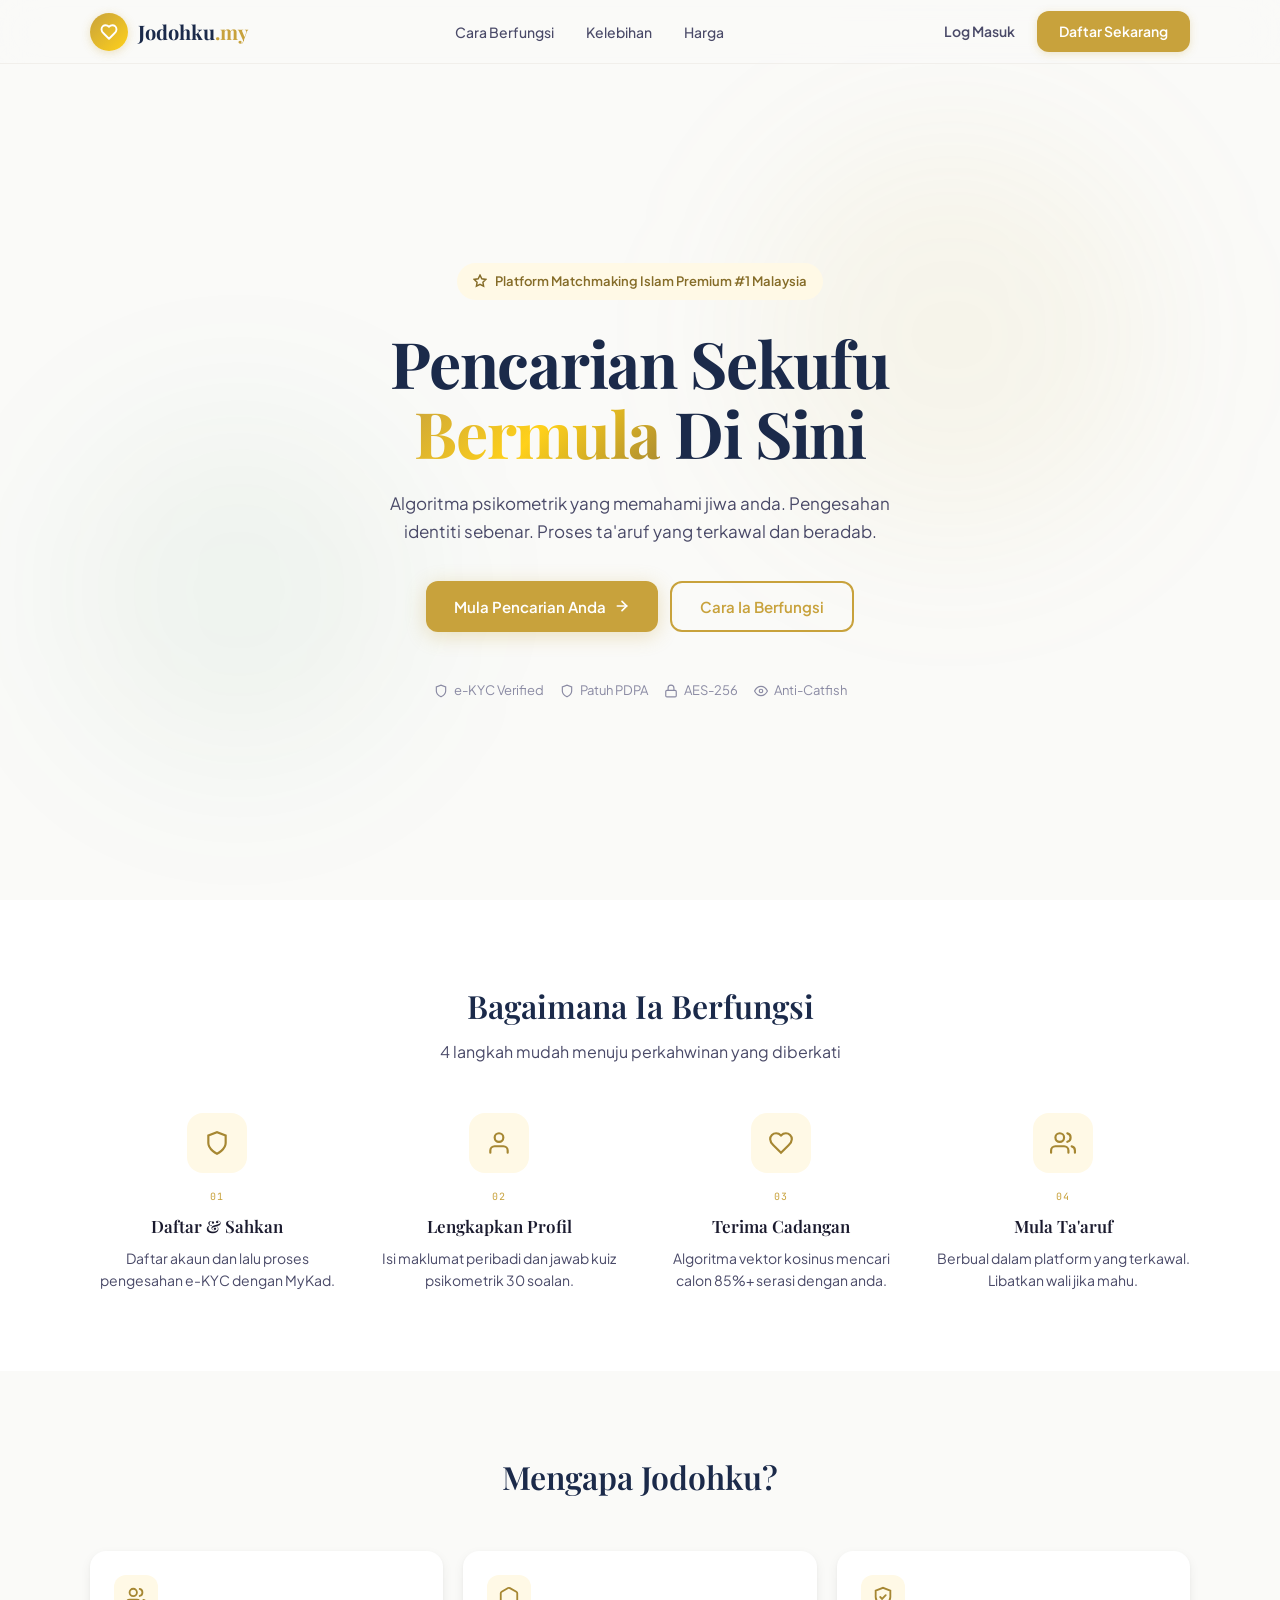
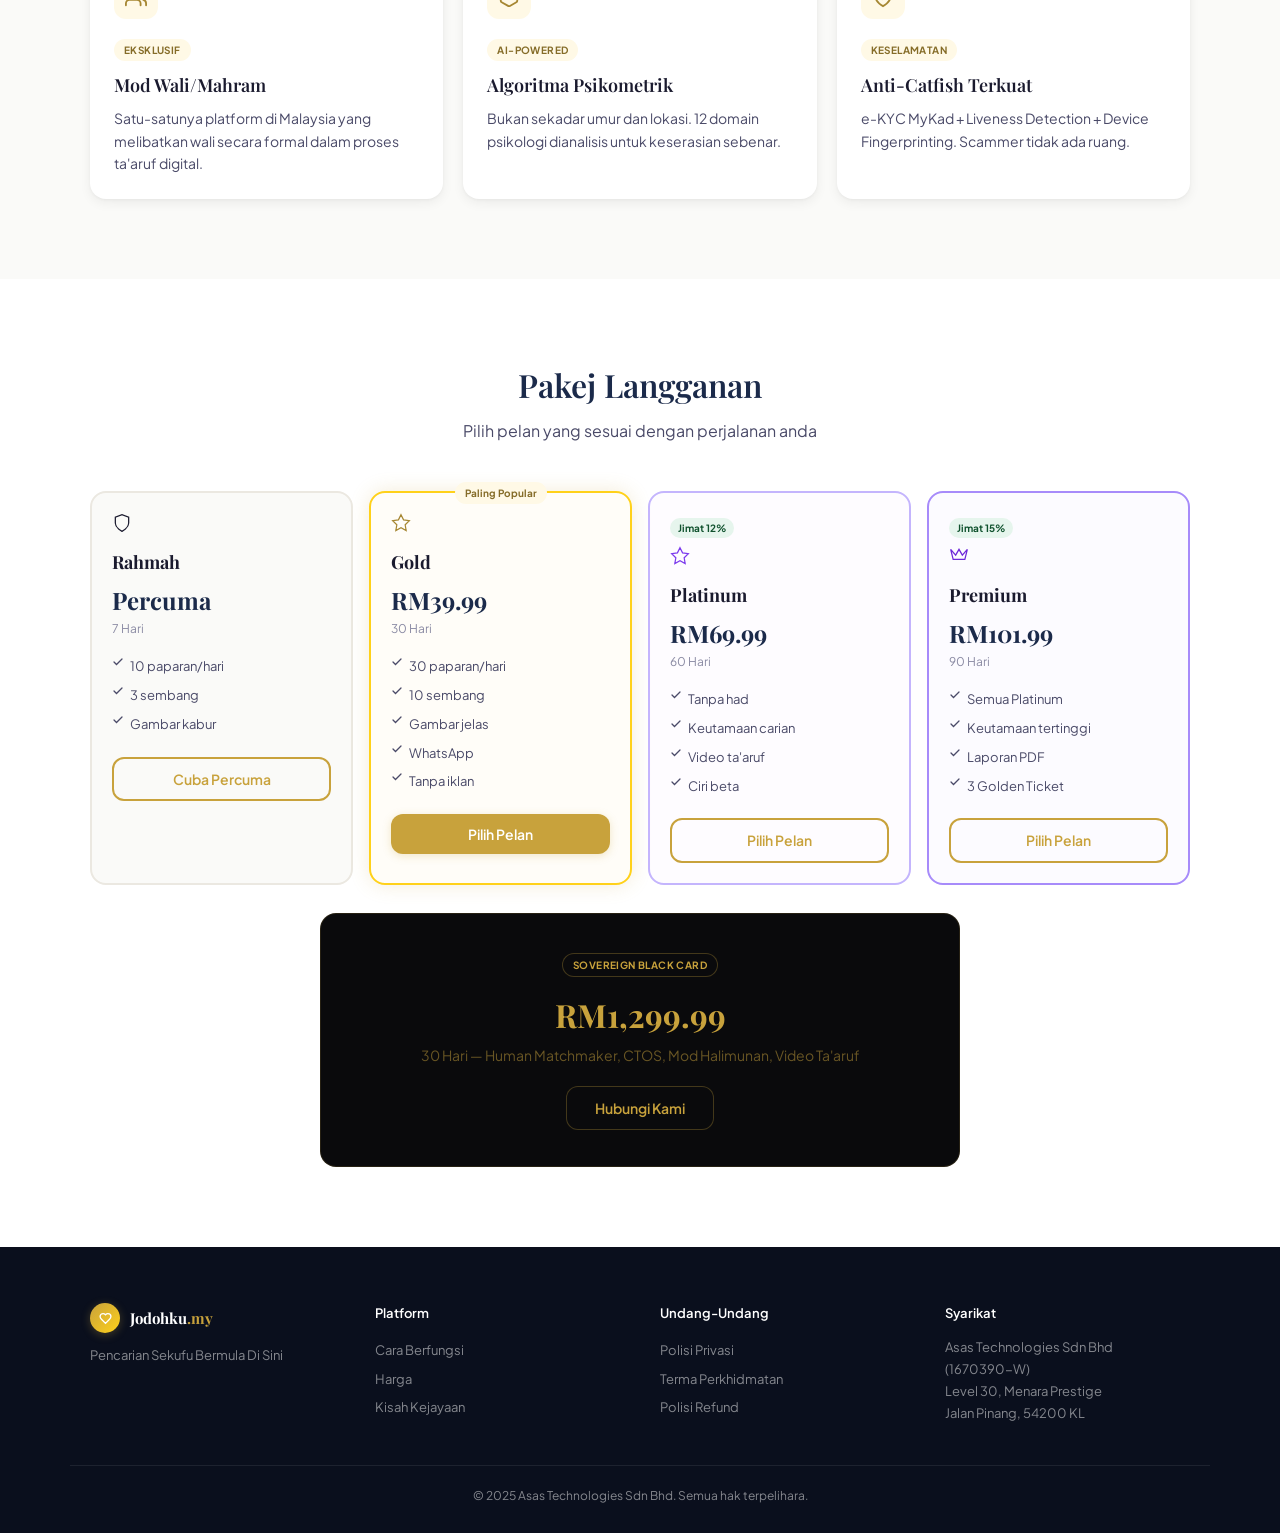
==== commit 2b5b17ed: "Add files via upload" ====
--- a/index.html
+++ b/index.html
@@ -3,65 +3,199 @@
 <head>
 <meta charset="UTF-8">
 <meta name="viewport" content="width=device-width, initial-scale=1.0, maximum-scale=1.0">
-<meta name="description" content="Jodohku.my - Platform Matchmaking Islam Premium #1 Malaysia">
-<meta name="keywords" content="jodoh, perkahwinan islam, matchmaking, ta'aruf, malaysia">
 <title>Jodohku.my — Pencarian Sekufu Bermula Di Sini</title>
-
-<!-- Fonts -->
 <link rel="preconnect" href="https://fonts.googleapis.com">
 <link rel="preconnect" href="https://fonts.gstatic.com" crossorigin>
 <link href="https://fonts.googleapis.com/css2?family=Playfair+Display:wght@400;500;600;700&family=Plus+Jakarta+Sans:wght@300;400;500;600;700&family=JetBrains+Mono:wght@400;500;600&display=swap" rel="stylesheet">
-
-<!-- Stylesheets -->
-<link rel="stylesheet" href="css/variables.css">
-<link rel="stylesheet" href="css/base.css">
-<link rel="stylesheet" href="css/components.css">
-<link rel="stylesheet" href="css/pages.css">
-<link rel="stylesheet" href="css/responsive.css">
+<link rel="stylesheet" href="css/style.css">
 </head>
 <body>
 
-<!-- Landing Page -->
-<div id="pg-landing" class="pg on"></div>
-
-<!-- Auth Pages -->
-<div id="pg-login" class="pg"></div>
-<div id="pg-register" class="pg"></div>
-
-<!-- App Pages -->
-<div id="pg-gallery" class="pg"><div class="shell" id="shell-gallery"></div></div>
-<div id="pg-chat" class="pg"><div class="shell" id="shell-chat"></div></div>
-<div id="pg-profile" class="pg"><div class="shell" id="shell-profile"></div></div>
-<div id="pg-payment" class="pg"><div class="shell" id="shell-payment"></div></div>
-<div id="pg-notif" class="pg"><div class="shell" id="shell-notif"></div></div>
+<!-- ======================= LANDING ======================= -->
+<div id="pg-landing" class="pg on">
+
+<nav class="topnav">
+  <div class="topnav-in">
+    <div class="logo" onclick="go('landing')">
+      <div class="logo-ic">
+        <svg width="18" height="18" viewBox="0 0 24 24" fill="none" stroke="#fff" stroke-width="2.5" stroke-linecap="round" stroke-linejoin="round"><path d="M19 14c1.49-1.46 3-3.21 3-5.5A5.5 5.5 0 0 0 16.5 3c-1.76 0-3 .5-4.5 2-1.5-1.5-2.74-2-4.5-2A5.5 5.5 0 0 0 2 8.5c0 2.3 1.5 4.05 3 5.5l7 7Z"/></svg>
+      </div>
+      <div class="logo-tx">Jodohku<b>.my</b></div>
+    </div>
+    <div class="nav-links">
+      <button class="nav-link" onclick="smoothScrollTo('how')">Cara Berfungsi</button>
+      <button class="nav-link" onclick="smoothScrollTo('features')">Kelebihan</button>
+      <button class="nav-link" onclick="smoothScrollTo('pricing')">Harga</button>
+    </div>
+    <div class="nav-actions">
+      <button class="btn bg" onclick="go('login')">Log Masuk</button>
+      <button class="btn bp" onclick="go('register')">Daftar Sekarang</button>
+    </div>
+    <button class="nav-toggle" onclick="toggleMobileMenu()" id="nav-toggle-btn" aria-label="Menu">
+      <svg id="nav-icon-menu" width="22" height="22" viewBox="0 0 24 24" fill="none" stroke="currentColor" stroke-width="2" stroke-linecap="round"><line x1="3" y1="6" x2="21" y2="6"/><line x1="3" y1="12" x2="21" y2="12"/><line x1="3" y1="18" x2="21" y2="18"/></svg>
+      <svg id="nav-icon-close" width="22" height="22" viewBox="0 0 24 24" fill="none" stroke="currentColor" stroke-width="2" stroke-linecap="round" style="display:none"><line x1="18" y1="6" x2="6" y2="18"/><line x1="6" y1="6" x2="18" y2="18"/></svg>
+    </button>
+  </div>
+</nav>
+
+<div class="mobile-menu" id="mobile-menu">
+  <button class="mobile-menu-item" onclick="smoothScrollTo('how');toggleMobileMenu()">
+    <svg width="18" height="18" viewBox="0 0 24 24" fill="none" stroke="currentColor" stroke-width="2" stroke-linecap="round"><circle cx="12" cy="12" r="10"/><path d="M12 8v4l3 3"/></svg>
+    Cara Berfungsi
+  </button>
+  <button class="mobile-menu-item" onclick="smoothScrollTo('features');toggleMobileMenu()">
+    <svg width="18" height="18" viewBox="0 0 24 24" fill="none" stroke="currentColor" stroke-width="2" stroke-linecap="round"><polygon points="12 2 15.09 8.26 22 9.27 17 14.14 18.18 21.02 12 17.77 5.82 21.02 7 14.14 2 9.27 8.91 8.26 12 2"/></svg>
+    Kelebihan
+  </button>
+  <button class="mobile-menu-item" onclick="smoothScrollTo('pricing');toggleMobileMenu()">
+    <svg width="18" height="18" viewBox="0 0 24 24" fill="none" stroke="currentColor" stroke-width="2" stroke-linecap="round"><rect x="2" y="5" width="20" height="14" rx="2"/><line x1="2" y1="10" x2="22" y2="10"/></svg>
+    Harga
+  </button>
+  <div class="mobile-menu-divider"></div>
+  <button class="mobile-menu-item" onclick="go('login');toggleMobileMenu()">
+    <svg width="18" height="18" viewBox="0 0 24 24" fill="none" stroke="currentColor" stroke-width="2" stroke-linecap="round"><path d="M15 3h4a2 2 0 0 1 2 2v14a2 2 0 0 1-2 2h-4"/><polyline points="10 17 15 12 10 7"/><line x1="15" y1="12" x2="3" y2="12"/></svg>
+    Log Masuk
+  </button>
+  <button class="mobile-menu-item" onclick="go('register');toggleMobileMenu()" style="color:var(--g6)">
+    <svg width="18" height="18" viewBox="0 0 24 24" fill="none" stroke="currentColor" stroke-width="2" stroke-linecap="round"><path d="M16 21v-2a4 4 0 0 0-4-4H6a4 4 0 0 0-4 4v2"/><circle cx="9" cy="7" r="4"/><line x1="19" y1="8" x2="19" y2="14"/><line x1="22" y1="11" x2="16" y2="11"/></svg>
+    Daftar Sekarang
+  </button>
+</div>
+
+<section class="hero">
+  <div class="hero-glow1"></div>
+  <div class="hero-glow2"></div>
+  <div class="hero-c">
+    <div class="hero-chip afu">
+      <svg width="14" height="14" viewBox="0 0 24 24" fill="none" stroke="currentColor" stroke-width="2.5" stroke-linecap="round"><polygon points="12 2 15.09 8.26 22 9.27 17 14.14 18.18 21.02 12 17.77 5.82 21.02 7 14.14 2 9.27 8.91 8.26 12 2"/></svg>
+      Platform Matchmaking Islam Premium #1 Malaysia
+    </div>
+    <h1 class="afu d1">Pencarian Sekufu <span class="tg">Bermula</span> Di Sini</h1>
+    <p class="afu d2">Algoritma psikometrik yang memahami jiwa anda. Pengesahan identiti sebenar. Proses ta&apos;aruf yang terkawal dan beradab.</p>
+    <div class="hero-cta afu d3">
+      <button class="btn bp" onclick="go('register')">Mula Pencarian Anda
+        <svg width="16" height="16" viewBox="0 0 24 24" fill="none" stroke="currentColor" stroke-width="2.5" stroke-linecap="round"><line x1="5" y1="12" x2="19" y2="12"/><polyline points="12 5 19 12 12 19"/></svg>
+      </button>
+      <a href="#how" class="btn bs">Cara Ia Berfungsi</a>
+    </div>
+    <div class="trust-bar afu d4">
+      <span class="trust-item"><svg width="14" height="14" viewBox="0 0 24 24" fill="none" stroke="currentColor" stroke-width="2" stroke-linecap="round"><path d="M12 22s8-4 8-10V5l-8-3-8 3v7c0 6 8 10 8 10z"/></svg> e-KYC Verified</span>
+      <span class="trust-item"><svg width="14" height="14" viewBox="0 0 24 24" fill="none" stroke="currentColor" stroke-width="2" stroke-linecap="round"><path d="M12 22s8-4 8-10V5l-8-3-8 3v7c0 6 8 10 8 10z"/></svg> Patuh PDPA</span>
+      <span class="trust-item"><svg width="14" height="14" viewBox="0 0 24 24" fill="none" stroke="currentColor" stroke-width="2" stroke-linecap="round"><rect x="3" y="11" width="18" height="11" rx="2"/><path d="M7 11V7a5 5 0 0 1 10 0v4"/></svg> AES-256</span>
+      <span class="trust-item"><svg width="14" height="14" viewBox="0 0 24 24" fill="none" stroke="currentColor" stroke-width="2" stroke-linecap="round"><path d="M1 12s4-8 11-8 11 8 11 8-4 8-11 8-11-8-11-8z"/><circle cx="12" cy="12" r="3"/></svg> Anti-Catfish</span>
+    </div>
+  </div>
+</section>
+
+<section id="how" style="padding:80px 0;background:#fff">
+  <div class="container" style="text-align:center;margin-bottom:48px">
+    <h2 class="sec-t">Bagaimana Ia Berfungsi</h2>
+    <p class="sec-st">4 langkah mudah menuju perkahwinan yang diberkati</p>
+  </div>
+  <div class="container grid-4" style="display:grid;grid-template-columns:repeat(4,1fr);gap:28px">
+    <div style="text-align:center"><div style="width:60px;height:60px;border-radius:16px;background:var(--g50);display:flex;align-items:center;justify-content:center;margin:0 auto 16px"><svg width="26" height="26" viewBox="0 0 24 24" fill="none" stroke="var(--g6)" stroke-width="2" stroke-linecap="round"><path d="M12 22s8-4 8-10V5l-8-3-8 3v7c0 6 8 10 8 10z"/></svg></div><div style="font-family:var(--fm);font-size:10px;color:var(--g5);margin-bottom:8px;letter-spacing:.1em">01</div><h3 style="font-family:var(--fd);font-weight:600;font-size:17px;margin-bottom:8px">Daftar &amp; Sahkan</h3><p style="font-size:14px;color:var(--is);line-height:1.55">Daftar akaun dan lalu proses pengesahan e-KYC dengan MyKad.</p></div>
+    <div style="text-align:center"><div style="width:60px;height:60px;border-radius:16px;background:var(--g50);display:flex;align-items:center;justify-content:center;margin:0 auto 16px"><svg width="26" height="26" viewBox="0 0 24 24" fill="none" stroke="var(--g6)" stroke-width="2" stroke-linecap="round"><path d="M20 21v-2a4 4 0 0 0-4-4H8a4 4 0 0 0-4 4v2"/><circle cx="12" cy="7" r="4"/></svg></div><div style="font-family:var(--fm);font-size:10px;color:var(--g5);margin-bottom:8px;letter-spacing:.1em">02</div><h3 style="font-family:var(--fd);font-weight:600;font-size:17px;margin-bottom:8px">Lengkapkan Profil</h3><p style="font-size:14px;color:var(--is);line-height:1.55">Isi maklumat peribadi dan jawab kuiz psikometrik 30 soalan.</p></div>
+    <div style="text-align:center"><div style="width:60px;height:60px;border-radius:16px;background:var(--g50);display:flex;align-items:center;justify-content:center;margin:0 auto 16px"><svg width="26" height="26" viewBox="0 0 24 24" fill="none" stroke="var(--g6)" stroke-width="2" stroke-linecap="round"><path d="M19 14c1.49-1.46 3-3.21 3-5.5A5.5 5.5 0 0 0 16.5 3c-1.76 0-3 .5-4.5 2-1.5-1.5-2.74-2-4.5-2A5.5 5.5 0 0 0 2 8.5c0 2.3 1.5 4.05 3 5.5l7 7Z"/></svg></div><div style="font-family:var(--fm);font-size:10px;color:var(--g5);margin-bottom:8px;letter-spacing:.1em">03</div><h3 style="font-family:var(--fd);font-weight:600;font-size:17px;margin-bottom:8px">Terima Cadangan</h3><p style="font-size:14px;color:var(--is);line-height:1.55">Algoritma vektor kosinus mencari calon 85%+ serasi dengan anda.</p></div>
+    <div style="text-align:center"><div style="width:60px;height:60px;border-radius:16px;background:var(--g50);display:flex;align-items:center;justify-content:center;margin:0 auto 16px"><svg width="26" height="26" viewBox="0 0 24 24" fill="none" stroke="var(--g6)" stroke-width="2" stroke-linecap="round"><path d="M17 21v-2a4 4 0 0 0-4-4H5a4 4 0 0 0-4 4v2"/><circle cx="9" cy="7" r="4"/><path d="M23 21v-2a4 4 0 0 0-3-3.87"/><path d="M16 3.13a4 4 0 0 1 0 7.75"/></svg></div><div style="font-family:var(--fm);font-size:10px;color:var(--g5);margin-bottom:8px;letter-spacing:.1em">04</div><h3 style="font-family:var(--fd);font-weight:600;font-size:17px;margin-bottom:8px">Mula Ta&apos;aruf</h3><p style="font-size:14px;color:var(--is);line-height:1.55">Berbual dalam platform yang terkawal. Libatkan wali jika mahu.</p></div>
+  </div>
+</section>
+
+<section id="features" style="padding:80px 0">
+  <div class="container" style="text-align:center;margin-bottom:48px"><h2 class="sec-t">Mengapa Jodohku?</h2></div>
+  <div class="container grid-3" style="display:grid;grid-template-columns:repeat(3,1fr);gap:20px">
+    <div class="card"><div style="width:44px;height:44px;border-radius:12px;background:var(--g50);display:flex;align-items:center;justify-content:center;margin-bottom:16px"><svg width="22" height="22" viewBox="0 0 24 24" fill="none" stroke="var(--g6)" stroke-width="2" stroke-linecap="round"><path d="M17 21v-2a4 4 0 0 0-4-4H5a4 4 0 0 0-4 4v2"/><circle cx="9" cy="7" r="4"/><path d="M23 21v-2a4 4 0 0 0-3-3.87"/><path d="M16 3.13a4 4 0 0 1 0 7.75"/></svg></div><div class="badge b-gld" style="margin-bottom:10px">Eksklusif</div><h3 style="font-family:var(--fd);font-weight:600;font-size:18px;margin-bottom:8px">Mod Wali/Mahram</h3><p style="font-size:14px;color:var(--is);line-height:1.6">Satu-satunya platform di Malaysia yang melibatkan wali secara formal dalam proses ta&apos;aruf digital.</p></div>
+    <div class="card"><div style="width:44px;height:44px;border-radius:12px;background:var(--g50);display:flex;align-items:center;justify-content:center;margin-bottom:16px"><svg width="22" height="22" viewBox="0 0 24 24" fill="none" stroke="var(--g6)" stroke-width="2" stroke-linecap="round"><path d="M21 16V8a2 2 0 0 0-1-1.73l-7-4a2 2 0 0 0-2 0l-7 4A2 2 0 0 0 3 8v8a2 2 0 0 0 1 1.73l7 4a2 2 0 0 0 2 0l7-4A2 2 0 0 0 21 16z"/></svg></div><div class="badge b-gld" style="margin-bottom:10px">AI-Powered</div><h3 style="font-family:var(--fd);font-weight:600;font-size:18px;margin-bottom:8px">Algoritma Psikometrik</h3><p style="font-size:14px;color:var(--is);line-height:1.6">Bukan sekadar umur dan lokasi. 12 domain psikologi dianalisis untuk keserasian sebenar.</p></div>
+    <div class="card"><div style="width:44px;height:44px;border-radius:12px;background:var(--g50);display:flex;align-items:center;justify-content:center;margin-bottom:16px"><svg width="22" height="22" viewBox="0 0 24 24" fill="none" stroke="var(--g6)" stroke-width="2" stroke-linecap="round"><path d="M12 22s8-4 8-10V5l-8-3-8 3v7c0 6 8 10 8 10z"/><polyline points="9 12 11 14 15 10"/></svg></div><div class="badge b-gld" style="margin-bottom:10px">Keselamatan</div><h3 style="font-family:var(--fd);font-weight:600;font-size:18px;margin-bottom:8px">Anti-Catfish Terkuat</h3><p style="font-size:14px;color:var(--is);line-height:1.6">e-KYC MyKad + Liveness Detection + Device Fingerprinting. Scammer tidak ada ruang.</p></div>
+  </div>
+</section>
+
+<section id="pricing" style="padding:80px 0;background:#fff">
+  <div class="container" style="text-align:center;margin-bottom:48px">
+    <h2 class="sec-t">Pakej Langganan</h2>
+    <p class="sec-st">Pilih pelan yang sesuai dengan perjalanan anda</p>
+  </div>
+  <div class="container grid-4" style="display:grid;grid-template-columns:repeat(4,1fr);gap:16px" id="tier-grid"></div>
+  <div class="container" style="max-width:680px;margin-top:28px">
+    <div style="background:var(--s95);border-radius:var(--r);padding:36px;text-align:center;border:1px solid rgba(200,162,60,.15)">
+      <div class="badge b-sov">Sovereign Black Card</div>
+      <div style="font-family:var(--fd);font-weight:700;font-size:32px;color:var(--g5);margin:12px 0 4px">RM1,299.99</div>
+      <p style="color:rgba(200,162,60,.5);font-size:14px;margin-bottom:20px">30 Hari &mdash; Human Matchmaker, CTOS, Mod Halimunan, Video Ta&apos;aruf</p>
+      <button class="btn" style="background:var(--s95);color:var(--g5);border:1px solid rgba(200,162,60,.3);padding:12px 28px" onclick="go('register')">Hubungi Kami</button>
+    </div>
+  </div>
+</section>
+
+<footer style="background:var(--n9);color:rgba(255,255,255,.5);padding:56px 0 28px">
+  <div class="container footer-grid" style="display:grid;grid-template-columns:repeat(4,1fr);gap:40px;margin-bottom:40px">
+    <div><div class="logo" style="margin-bottom:12px"><div class="logo-ic" style="width:30px;height:30px"><svg width="13" height="13" viewBox="0 0 24 24" fill="none" stroke="#fff" stroke-width="2.5" stroke-linecap="round"><path d="M19 14c1.49-1.46 3-3.21 3-5.5A5.5 5.5 0 0 0 16.5 3c-1.76 0-3 .5-4.5 2-1.5-1.5-2.74-2-4.5-2A5.5 5.5 0 0 0 2 8.5c0 2.3 1.5 4.05 3 5.5l7 7Z"/></svg></div><div class="logo-tx" style="color:#fff;font-size:15px">Jodohku<b>.my</b></div></div><p style="font-size:13px">Pencarian Sekufu Bermula Di Sini</p></div>
+    <div><h4 style="color:#fff;font-size:13px;font-weight:600;margin-bottom:12px">Platform</h4><div style="font-size:13px;line-height:2.2"><a href="#how" style="color:rgba(255,255,255,.5);display:block">Cara Berfungsi</a><a href="#pricing" style="color:rgba(255,255,255,.5);display:block">Harga</a><span style="cursor:pointer;display:block" onclick="go('success')">Kisah Kejayaan</span></div></div>
+    <div><h4 style="color:#fff;font-size:13px;font-weight:600;margin-bottom:12px">Undang-Undang</h4><div style="font-size:13px;line-height:2.2"><span style="display:block">Polisi Privasi</span><span style="display:block">Terma Perkhidmatan</span><span style="display:block">Polisi Refund</span></div></div>
+    <div><h4 style="color:#fff;font-size:13px;font-weight:600;margin-bottom:12px">Syarikat</h4><p style="font-size:13px;line-height:1.7">Asas Technologies Sdn Bhd<br>(1670390-W)<br>Level 30, Menara Prestige<br>Jalan Pinang, 54200 KL</p></div>
+  </div>
+  <div class="container" style="border-top:1px solid rgba(255,255,255,.08);padding-top:20px;text-align:center;font-size:12px">&copy; 2025 Asas Technologies Sdn Bhd. Semua hak terpelihara.</div>
+</footer>
+</div>
+
+<!-- ======================= LOGIN ======================= -->
+<div id="pg-login" class="pg">
+<div class="auth">
+  <div class="auth-brand"><div class="gl1"></div><div class="gl2"></div>
+    <div class="auth-brand-in">
+      <div class="logo-ic" style="width:64px;height:64px;margin:0 auto 20px"><svg width="28" height="28" viewBox="0 0 24 24" fill="none" stroke="#fff" stroke-width="2" stroke-linecap="round"><path d="M19 14c1.49-1.46 3-3.21 3-5.5A5.5 5.5 0 0 0 16.5 3c-1.76 0-3 .5-4.5 2-1.5-1.5-2.74-2-4.5-2A5.5 5.5 0 0 0 2 8.5c0 2.3 1.5 4.05 3 5.5l7 7Z"/></svg></div>
+      <h1>Jodohku<b>.my</b></h1><p>Pencarian Sekufu Bermula Di Sini</p>
+    </div>
+  </div>
+  <div class="auth-form"><div class="auth-form-in" id="login-form-content"></div></div>
+</div>
+</div>
+
+<!-- ======================= REGISTER ======================= -->
+<div id="pg-register" class="pg">
+<div class="auth">
+  <div class="auth-brand"><div class="gl1"></div><div class="gl2"></div>
+    <div class="auth-brand-in">
+      <div class="logo-ic" style="width:64px;height:64px;margin:0 auto 20px"><svg width="28" height="28" viewBox="0 0 24 24" fill="none" stroke="#fff" stroke-width="2" stroke-linecap="round"><path d="M19 14c1.49-1.46 3-3.21 3-5.5A5.5 5.5 0 0 0 16.5 3c-1.76 0-3 .5-4.5 2-1.5-1.5-2.74-2-4.5-2A5.5 5.5 0 0 0 2 8.5c0 2.3 1.5 4.05 3 5.5l7 7Z"/></svg></div>
+      <h1>Jodohku<b>.my</b></h1><p>Pencarian Sekufu Bermula Di Sini</p>
+    </div>
+  </div>
+  <div class="auth-form"><div class="auth-form-in">
+    <div class="steps" id="reg-steps"></div>
+    <div id="reg-s1" class="auth-step on"></div>
+    <div id="reg-s2" class="auth-step"></div>
+    <div id="reg-s3" class="auth-step">
+      <h2 style="font-family:var(--fd);font-weight:700;font-size:26px;margin-bottom:8px">Pengesahan Identiti</h2>
+      <p style="color:var(--is);margin-bottom:20px">Untuk keselamatan semua pengguna.</p>
+      <div class="card" style="background:rgba(255,249,230,.5);border:1px solid rgba(200,162,60,.2);margin-bottom:20px">
+        <div style="display:flex;gap:14px">
+          <svg width="28" height="28" viewBox="0 0 24 24" fill="none" stroke="var(--g6)" stroke-width="2" stroke-linecap="round" style="flex-shrink:0;margin-top:2px"><path d="M12 22s8-4 8-10V5l-8-3-8 3v7c0 6 8 10 8 10z"/></svg>
+          <div><div style="font-weight:600;margin-bottom:8px;font-size:14px">Apa yang diperlukan?</div><p style="font-size:13px;color:var(--is);line-height:1.7">Gambar hadapan MyKad<br>Swafoto masa nyata (Live Selfie)<br>Proses mengambil masa ~2 minit</p></div>
+        </div>
+      </div>
+      <button class="btn bp" style="width:100%;padding:13px 0" onclick="go('gallery')">Mulakan e-KYC
+        <svg width="16" height="16" viewBox="0 0 24 24" fill="none" stroke="currentColor" stroke-width="2.5" stroke-linecap="round"><line x1="5" y1="12" x2="19" y2="12"/><polyline points="12 5 19 12 12 19"/></svg>
+      </button>
+      <p style="text-align:center;font-size:12px;color:var(--im);margin-top:12px">Data dienkripsi AES-256 dan tidak dikongsi pihak ketiga.</p>
+    </div>
+  </div></div>
+</div>
+</div>
+
+<!-- ======================= APP PAGES ======================= -->
+<div id="pg-gallery"  class="pg"><div class="shell" id="shell-gallery"></div></div>
+<div id="pg-chat"     class="pg"><div class="shell" id="shell-chat"></div></div>
+<div id="pg-profile"  class="pg"><div class="shell" id="shell-profile"></div></div>
+<div id="pg-payment"  class="pg"><div class="shell" id="shell-payment"></div></div>
+<div id="pg-notif"    class="pg"><div class="shell" id="shell-notif"></div></div>
 <div id="pg-settings" class="pg"><div class="shell" id="shell-settings"></div></div>
-<div id="pg-success" class="pg"><div class="shell" id="shell-success"></div></div>
-
-<!-- Side overlay for mobile -->
-<div class="side-overlay" id="side-overlay"></div>
-
-<!-- Toast container -->
-<div id="toast-container"></div>
-
-<!-- Scripts -->
-<script src="js/config.js"></script>
+<div id="pg-success"  class="pg"><div class="shell" id="shell-success"></div></div>
+
+<!-- Sidebar overlay (mobile) -->
+<div class="side-overlay" id="side-overlay" onclick="closeSidebar()"></div>
+
+<!-- Load JS files in order -->
 <script src="js/icons.js"></script>
-<script src="js/state.js"></script>
-<script src="js/auth.js"></script>
 <script src="js/api.js"></script>
-<script src="js/components/sidebar.js"></script>
-<script src="js/components/navigation.js"></script>
-<script src="js/pages/landing.js"></script>
-<script src="js/pages/auth.js"></script>
-<script src="js/pages/gallery.js"></script>
-<script src="js/pages/chat.js"></script>
-<script src="js/pages/profile.js"></script>
-<script src="js/pages/payment.js"></script>
-<script src="js/pages/notifications.js"></script>
-<script src="js/pages/settings.js"></script>
-<script src="js/pages/success.js"></script>
-<script src="js/utils.js"></script>
-<script src="js/main.js"></script>
+<script src="js/app.js"></script>
 
 </body>
 </html>
--- a/css/style.css
+++ b/css/style.css
@@ -0,0 +1,234 @@
+/* ══════════════════════════════════════
+   JODOHKU.MY — Main Stylesheet
+   ══════════════════════════════════════ */
+
+*,*::before,*::after{box-sizing:border-box;margin:0;padding:0}
+:root{
+  --g50:#FFF9E6;--g100:#FFF0B3;--g400:#FFD11A;--g5:#C8A23C;--g6:#A68732;--g7:#856C28;
+  --n5:#1B2A4A;--n7:#131D35;--n9:#0A0F1D;
+  --e4:#26AD62;--e5:#1A7A45;--e7:#10522E;
+  --s0:#FAFAF8;--s1:#F5F3EF;--s2:#EBE8E1;--s95:#0A0A0C;
+  --ip:#1A1A2E;--is:#4A4A68;--im:#8A8AA3;
+  --r:16px;--rs:10px;--rb:12px;
+  --fd:'Playfair Display',Georgia,serif;
+  --fb:'Plus Jakarta Sans',system-ui,sans-serif;
+  --fm:'JetBrains Mono',monospace;
+  --sh:0 1px 3px rgba(0,0,0,.04),0 4px 12px rgba(0,0,0,.06);
+  --sh2:0 4px 16px rgba(0,0,0,.08),0 16px 48px rgba(0,0,0,.12);
+  --ez:cubic-bezier(.16,1,.3,1);
+  --nav-h:64px;
+}
+
+html{scroll-behavior:smooth}
+body{font-family:var(--fb);color:var(--ip);background:var(--s0);-webkit-font-smoothing:antialiased;line-height:1.6;overflow-x:hidden}
+::selection{background:rgba(200,162,60,.2)}
+::-webkit-scrollbar{width:5px}
+::-webkit-scrollbar-thumb{background:rgba(138,138,163,.3);border-radius:3px}
+a{text-decoration:none;color:inherit}
+img{max-width:100%;display:block}
+button{cursor:pointer;font-family:var(--fb)}
+
+/* ── Animations ── */
+@keyframes pgIn{from{opacity:0;transform:translateY(6px)}to{opacity:1;transform:translateY(0)}}
+@keyframes fadeUp{from{opacity:0;transform:translateY(20px)}to{opacity:1;transform:translateY(0)}}
+@keyframes pulse{0%,100%{opacity:.7}50%{opacity:1}}
+
+/* ── Pages ── */
+.pg{display:none;min-height:100vh}
+.pg.on{display:block;animation:pgIn .3s var(--ez)}
+.afu{animation:fadeUp .5s var(--ez) both}
+.d1{animation-delay:.08s}.d2{animation-delay:.16s}.d3{animation-delay:.24s}.d4{animation-delay:.32s}
+
+/* ── Base Components ── */
+.container{max-width:1140px;margin:0 auto;padding:0 20px}
+.btn{display:inline-flex;align-items:center;justify-content:center;gap:8px;padding:11px 22px;border-radius:var(--rb);font-weight:600;font-size:14px;border:none;transition:all .25s var(--ez);line-height:1.3;white-space:nowrap}
+.bp{background:var(--g5);color:#fff;box-shadow:0 2px 8px rgba(200,162,60,.25)}
+.bp:hover{background:var(--g6);transform:translateY(-1px);box-shadow:0 4px 16px rgba(200,162,60,.35)}
+.bs{background:transparent;color:var(--g5);border:2px solid var(--g5)}
+.bs:hover{background:var(--g5);color:#fff}
+.bg{background:transparent;color:var(--is);padding:8px 14px;border:none}
+.bg:hover{background:var(--s2);color:var(--ip)}
+.card{background:#fff;border-radius:var(--r);padding:24px;box-shadow:var(--sh);transition:all .3s var(--ez)}
+.inp{width:100%;padding:12px 16px;background:var(--s1);border:1.5px solid transparent;border-radius:var(--rs);font-family:var(--fb);font-size:16px;color:var(--ip);outline:0;transition:all .2s;-webkit-appearance:none}
+.inp::placeholder{color:var(--im)}
+.inp:focus{background:#fff;border-color:var(--g5);box-shadow:0 0 0 3px rgba(200,162,60,.12)}
+.lbl{display:block;font-size:14px;font-weight:500;color:var(--is);margin-bottom:6px}
+.progress{height:6px;background:var(--s2);border-radius:3px;overflow:hidden}
+.progress-fill{height:100%;border-radius:3px;background:linear-gradient(90deg,var(--g5),var(--g400));transition:width .7s var(--ez)}
+.badge{display:inline-flex;align-items:center;gap:4px;padding:3px 10px;border-radius:20px;font-size:10px;font-weight:700;text-transform:uppercase;letter-spacing:.04em}
+.b-rah{background:#F3F4F6;color:#6B7280}
+.b-gld{background:var(--g50);color:var(--g7)}
+.b-plt{background:#F3E8FF;color:#7C3AED}
+.b-prm{background:#EDE9FE;color:#6D28D9}
+.b-sov{background:var(--s95);color:var(--g5);border:1px solid rgba(200,162,60,.3)}
+.b-ver{background:#E6F5ED;color:var(--e7)}
+.tg{background:linear-gradient(135deg,#C8A23C,#FFD11A,#A68732);-webkit-background-clip:text;-webkit-text-fill-color:transparent}
+.sec-t{font-family:var(--fd);font-weight:600;font-size:clamp(1.6rem,3vw,2rem);color:var(--n5)}
+.sec-st{font-size:16px;color:var(--is);margin-top:8px}
+.chip{display:inline-flex;align-items:center;gap:4px;font-size:12px;color:var(--is);background:var(--s1);padding:4px 10px;border-radius:20px}
+
+/* ── Landing Nav ── */
+.topnav{position:fixed;top:0;left:0;right:0;z-index:100;background:rgba(250,250,248,.85);backdrop-filter:blur(20px) saturate(1.5);border-bottom:1px solid rgba(235,232,225,.6);height:var(--nav-h)}
+.topnav-in{max-width:1140px;margin:0 auto;padding:0 20px;height:100%;display:flex;align-items:center;justify-content:space-between;gap:16px}
+.logo{display:flex;align-items:center;gap:10px;cursor:pointer;text-decoration:none}
+.logo-ic{width:38px;height:38px;border-radius:50%;background:linear-gradient(135deg,var(--g5),var(--g400));display:flex;align-items:center;justify-content:center;box-shadow:0 2px 10px rgba(200,162,60,.3);flex-shrink:0}
+.logo-tx{font-family:var(--fd);font-weight:700;font-size:20px;color:var(--n5)}
+.logo-tx b{color:var(--g5)}
+.nav-links{display:flex;align-items:center;gap:4px}
+.nav-link{font-size:14px;font-weight:500;color:var(--is);padding:8px 14px;border-radius:var(--rb);transition:all .2s;background:none;border:none;cursor:pointer}
+.nav-link:hover{background:var(--s1);color:var(--ip)}
+.nav-actions{display:flex;align-items:center;gap:8px}
+.nav-toggle{display:none;background:none;border:none;padding:8px;border-radius:var(--rb);cursor:pointer}
+.mobile-menu{display:none;position:fixed;top:var(--nav-h);left:0;right:0;background:#fff;border-bottom:1px solid var(--s2);padding:16px 20px;z-index:99;box-shadow:0 8px 24px rgba(0,0,0,.08)}
+.mobile-menu.open{display:block}
+.mobile-menu-item{display:flex;align-items:center;gap:12px;padding:14px 12px;border-radius:var(--rb);font-size:15px;font-weight:500;color:var(--is);cursor:pointer;border:none;background:none;width:100%;text-align:left}
+.mobile-menu-item:hover{background:var(--s1);color:var(--ip)}
+.mobile-menu-divider{height:1px;background:var(--s2);margin:8px 0}
+
+/* ── Hero ── */
+.hero{min-height:100vh;display:flex;align-items:center;justify-content:center;padding-top:var(--nav-h);position:relative;overflow:hidden}
+.hero-glow1{position:absolute;top:15%;right:10%;width:400px;height:400px;background:rgba(200,162,60,.07);border-radius:50%;filter:blur(80px);pointer-events:none}
+.hero-glow2{position:absolute;bottom:15%;left:5%;width:350px;height:350px;background:rgba(26,122,69,.05);border-radius:50%;filter:blur(80px);pointer-events:none}
+.hero-c{position:relative;z-index:1;max-width:680px;text-align:center;padding:40px 20px}
+.hero-chip{display:inline-flex;align-items:center;gap:8px;background:var(--g50);color:var(--g7);padding:8px 16px;border-radius:20px;font-size:13px;font-weight:600;margin-bottom:28px}
+.hero h1{font-family:var(--fd);font-weight:700;font-size:clamp(2.2rem,5.5vw,4rem);line-height:1.1;color:var(--n5);letter-spacing:-.02em;margin-bottom:20px}
+.hero p{font-size:17px;color:var(--is);line-height:1.65;max-width:520px;margin:0 auto 36px}
+.hero-cta{display:flex;gap:12px;justify-content:center;flex-wrap:wrap;margin-bottom:48px}
+.hero-cta .bp{padding:14px 28px;font-size:15px;box-shadow:0 4px 20px rgba(200,162,60,.3)}
+.hero-cta .bs{padding:14px 28px;font-size:15px}
+.trust-bar{display:flex;flex-wrap:wrap;gap:16px;justify-content:center;color:var(--im);font-size:13px}
+.trust-item{display:flex;align-items:center;gap:6px}
+
+/* ── App Shell ── */
+.shell{display:flex;min-height:100vh}
+.side{width:256px;background:#fff;border-right:1px solid var(--s2);display:flex;flex-direction:column;position:fixed;top:0;bottom:0;z-index:50;transition:transform .3s var(--ez)}
+.side-hd{padding:16px 18px;border-bottom:1px solid var(--s2);display:flex;align-items:center;justify-content:space-between}
+.side-user{padding:12px 18px;border-bottom:1px solid var(--s2)}
+.side-av{width:36px;height:36px;border-radius:50%;background:#E8ECF4;display:flex;align-items:center;justify-content:center;font-family:var(--fm);font-size:11px;font-weight:700;color:var(--n5);flex-shrink:0}
+.side-nav{flex:1;padding:8px;overflow-y:auto}
+.nav-i{display:flex;align-items:center;gap:10px;padding:10px 12px;border-radius:var(--rb);font-size:14px;font-weight:500;color:var(--is);cursor:pointer;transition:all .15s;margin-bottom:2px;border:none;background:none;width:100%;text-align:left}
+.nav-i:hover{background:var(--s1);color:var(--ip)}
+.nav-i.on{background:rgba(200,162,60,.08);color:var(--g7)}
+.nav-i .nb{margin-left:auto;background:#EF4444;color:#fff;font-size:9px;font-weight:700;width:18px;height:18px;border-radius:50%;display:flex;align-items:center;justify-content:center}
+.side-bt{padding:8px;border-top:1px solid var(--s2)}
+.main{flex:1;margin-left:256px;min-width:0}
+.topbar{position:sticky;top:0;z-index:40;background:rgba(250,250,248,.85);backdrop-filter:blur(20px);border-bottom:1px solid var(--s2);padding:0 24px;height:56px;display:flex;align-items:center;justify-content:space-between;gap:12px}
+.topbar-left{display:flex;align-items:center;gap:12px}
+.topbar-right{display:flex;align-items:center;gap:8px}
+.icon-btn{position:relative;width:36px;height:36px;border-radius:var(--rb);border:none;background:transparent;cursor:pointer;display:flex;align-items:center;justify-content:center;transition:background .15s;color:var(--is)}
+.icon-btn:hover{background:var(--s1)}
+.notif-dot{position:absolute;top:6px;right:6px;width:7px;height:7px;background:#EF4444;border-radius:50%}
+.pgc{padding:24px}
+.mob-menu-btn{display:none;background:none;border:none;padding:8px;border-radius:var(--rb);cursor:pointer;color:var(--is)}
+.side-overlay{display:none;position:fixed;inset:0;background:rgba(0,0,0,.4);z-index:49;backdrop-filter:blur(2px)}
+.side-overlay.open{display:block}
+
+/* ── Bottom Nav ── */
+.bottom-nav{display:none;position:fixed;bottom:0;left:0;right:0;z-index:50;background:#fff;border-top:1px solid var(--s2);padding:8px 0 max(8px,env(safe-area-inset-bottom))}
+.bottom-nav-inner{display:flex;justify-content:space-around;align-items:center}
+.bn-item{display:flex;flex-direction:column;align-items:center;gap:3px;padding:6px 12px;border-radius:var(--rs);font-size:10px;font-weight:600;color:var(--im);cursor:pointer;border:none;background:none;transition:color .15s;position:relative;min-width:48px}
+.bn-item.on{color:var(--g5)}
+.bn-badge{position:absolute;top:2px;right:6px;background:#EF4444;color:#fff;font-size:8px;font-weight:700;width:16px;height:16px;border-radius:50%;display:flex;align-items:center;justify-content:center}
+
+/* ── Gallery / Profile Cards ── */
+.pcard{background:#fff;border-radius:var(--r);overflow:hidden;box-shadow:var(--sh);margin-bottom:20px;transition:all .4s var(--ez)}
+.pcard:hover{box-shadow:var(--sh2);transform:translateY(-2px)}
+.pcard-ph{position:relative;height:320px;overflow:hidden}
+.pcard-ph-inner{width:100%;height:100%;display:flex;align-items:center;justify-content:center;flex-direction:column;gap:8px}
+.wm{position:absolute;inset:0;pointer-events:none;background:repeating-linear-gradient(-45deg,transparent,transparent 120px,rgba(200,162,60,.03) 120px,rgba(200,162,60,.03) 240px)}
+.pcard-badges{position:absolute;top:12px;left:12px;display:flex;gap:6px;flex-wrap:wrap}
+.pcard-score{position:absolute;top:12px;right:12px;display:flex;align-items:center;gap:5px;background:rgba(255,255,255,.92);backdrop-filter:blur(8px);border-radius:20px;padding:5px 10px;font-family:var(--fm);font-weight:700;font-size:13px;color:var(--g7)}
+.pcard-online{position:absolute;bottom:12px;left:12px;display:flex;align-items:center;gap:6px;background:rgba(255,255,255,.92);backdrop-filter:blur(8px);border-radius:20px;padding:4px 10px;font-size:12px;font-weight:600;color:var(--e7)}
+.online-dot{width:8px;height:8px;background:var(--e4);border-radius:50%;animation:pulse 2s ease-in-out infinite}
+.pcard-info{padding:18px 20px}
+.wtip{background:rgba(255,249,230,.6);border:1px solid rgba(200,162,60,.2);border-radius:var(--rs);padding:10px 12px;margin:10px 0;font-size:13px;color:var(--g7);display:flex;gap:8px;line-height:1.45;align-items:flex-start}
+.pcard-acts{display:flex;gap:10px;margin-top:14px}
+.pcard-acts .btn{flex:1;padding:11px 0}
+.pcard-acts .btn.lam{flex:2}
+
+/* ── Chat ── */
+.chat-wrap{display:flex;height:calc(100vh - 56px);background:#fff;overflow:hidden;border-top:1px solid var(--s2)}
+.chat-list{width:320px;border-right:1px solid var(--s2);display:flex;flex-direction:column;flex-shrink:0}
+.chat-list-hd{padding:14px 18px;border-bottom:1px solid var(--s2)}
+.chat-list-hd h2{font-family:var(--fd);font-weight:600;font-size:18px}
+.chat-items{flex:1;overflow-y:auto}
+.ch-i{display:flex;align-items:center;gap:10px;padding:12px 16px;cursor:pointer;border-bottom:1px solid var(--s1);transition:background .12s}
+.ch-i:hover{background:var(--s0)}.ch-i.on{background:rgba(200,162,60,.06)}
+.ch-av{width:44px;height:44px;border-radius:50%;background:#E8ECF4;display:flex;align-items:center;justify-content:center;font-family:var(--fm);font-size:11px;font-weight:700;color:var(--n5);position:relative;flex-shrink:0}
+.ch-info{flex:1;min-width:0}
+.ch-name{font-family:var(--fm);font-size:13px;font-weight:600}
+.ch-last{font-size:12px;color:var(--im);white-space:nowrap;overflow:hidden;text-overflow:ellipsis}
+.ch-time{font-size:10px;color:var(--im);flex-shrink:0}
+.ch-unread{background:var(--g5);color:#fff;font-size:9px;font-weight:700;width:18px;height:18px;border-radius:50%;display:flex;align-items:center;justify-content:center;flex-shrink:0}
+.chat-area{flex:1;display:flex;flex-direction:column;min-width:0}
+.chat-hd{padding:10px 16px;border-bottom:1px solid var(--s2);display:flex;align-items:center;gap:10px}
+.chat-msgs{flex:1;overflow-y:auto;padding:20px;background:var(--s0)}
+.msg{max-width:72%;margin-bottom:10px}
+.msg.mine{margin-left:auto}
+.msg-b{padding:9px 14px;border-radius:18px;font-size:14px;line-height:1.5}
+.msg.mine .msg-b{background:var(--g5);color:#fff;border-bottom-right-radius:4px}
+.msg.them .msg-b{background:#fff;color:var(--ip);box-shadow:0 1px 3px rgba(0,0,0,.06);border-bottom-left-radius:4px}
+.msg-t{font-size:10px;margin-top:3px}
+.msg.mine .msg-t{text-align:right;color:rgba(200,162,60,.5)}
+.msg.them .msg-t{color:var(--im)}
+.msg-ice{font-size:10px;font-weight:700;opacity:.6;margin-bottom:3px}
+.chat-inp{padding:10px 14px;border-top:1px solid var(--s2);display:flex;align-items:center;gap:10px}
+.chat-inp .inp{flex:1;background:var(--s0);padding:10px 14px;font-size:14px}
+.send-btn{width:40px;height:40px;border-radius:50%;padding:0;display:flex;align-items:center;justify-content:center;flex-shrink:0}
+.chat-notice{text-align:center;font-size:11px;color:var(--im);padding:4px 14px 8px}
+
+/* ── Auth ── */
+.auth{display:flex;min-height:100vh}
+.auth-brand{width:42%;background:var(--n9);display:flex;align-items:center;justify-content:center;position:relative;overflow:hidden}
+.auth-brand .gl1{position:absolute;top:0;right:0;width:280px;height:280px;background:rgba(200,162,60,.08);border-radius:50%;filter:blur(60px)}
+.auth-brand .gl2{position:absolute;bottom:0;left:0;width:240px;height:240px;background:rgba(26,122,69,.06);border-radius:50%;filter:blur(60px)}
+.auth-brand-in{position:relative;z-index:1;text-align:center;padding:32px}
+.auth-brand-in h1{font-family:var(--fd);font-weight:700;font-size:32px;color:#fff}
+.auth-brand-in h1 b{color:var(--g5)}
+.auth-brand-in p{color:rgba(255,255,255,.45);margin-top:8px;font-size:15px}
+.auth-form{flex:1;display:flex;align-items:center;justify-content:center;padding:32px 24px;overflow-y:auto}
+.auth-form-in{width:100%;max-width:400px}
+.steps{display:flex;align-items:center;gap:8px;margin-bottom:28px}
+.step-dot{width:30px;height:30px;border-radius:50%;display:flex;align-items:center;justify-content:center;font-size:11px;font-weight:700;transition:all .3s;flex-shrink:0}
+.step-dot.on{background:var(--g5);color:#fff}
+.step-dot.done{background:var(--e4);color:#fff}
+.step-dot.wait{background:var(--s2);color:var(--im)}
+.step-line{width:28px;height:2px;background:var(--s2);transition:background .3s}
+.step-line.done{background:var(--e4)}
+.auth-step{display:none;animation:fadeUp .3s var(--ez)}
+.auth-step.on{display:block}
+
+/* ── Responsive ── */
+@media(max-width:768px){
+  .nav-links{display:none}
+  .nav-toggle{display:flex;align-items:center;justify-content:center}
+  .nav-actions .btn{display:none}
+  .auth-brand{display:none}
+  .auth-form{padding:24px 20px}
+  .side{transform:translateX(-100%)}
+  .side.open{transform:translateX(0)}
+  .main{margin-left:0}
+  .mob-menu-btn{display:flex;align-items:center;justify-content:center}
+  .bottom-nav{display:block}
+  .pgc{padding:16px;padding-bottom:72px}
+  .topbar{padding:0 16px}
+  .pcard-ph{height:260px}
+  .chat-wrap{height:calc(100vh - 56px - 56px)}
+  .chat-list{width:100%;display:none}
+  .chat-list.active{display:flex}
+  .chat-area{display:none}
+  .chat-area.active{display:flex}
+  .hero h1{font-size:2rem}
+  .hero-cta{flex-direction:column;align-items:center}
+  .hero-cta .btn{width:100%;max-width:300px}
+  .hero-glow1,.hero-glow2{width:250px;height:250px}
+  .grid-4{grid-template-columns:repeat(2,1fr)!important}
+  .grid-3{grid-template-columns:1fr!important}
+  .grid-2{grid-template-columns:1fr!important}
+  .footer-grid{grid-template-columns:1fr 1fr!important;gap:24px!important}
+}
+@media(max-width:480px){
+  .grid-4{grid-template-columns:1fr!important}
+  .grid-2{grid-template-columns:1fr!important}
+  .hero h1{font-size:1.8rem}
+}
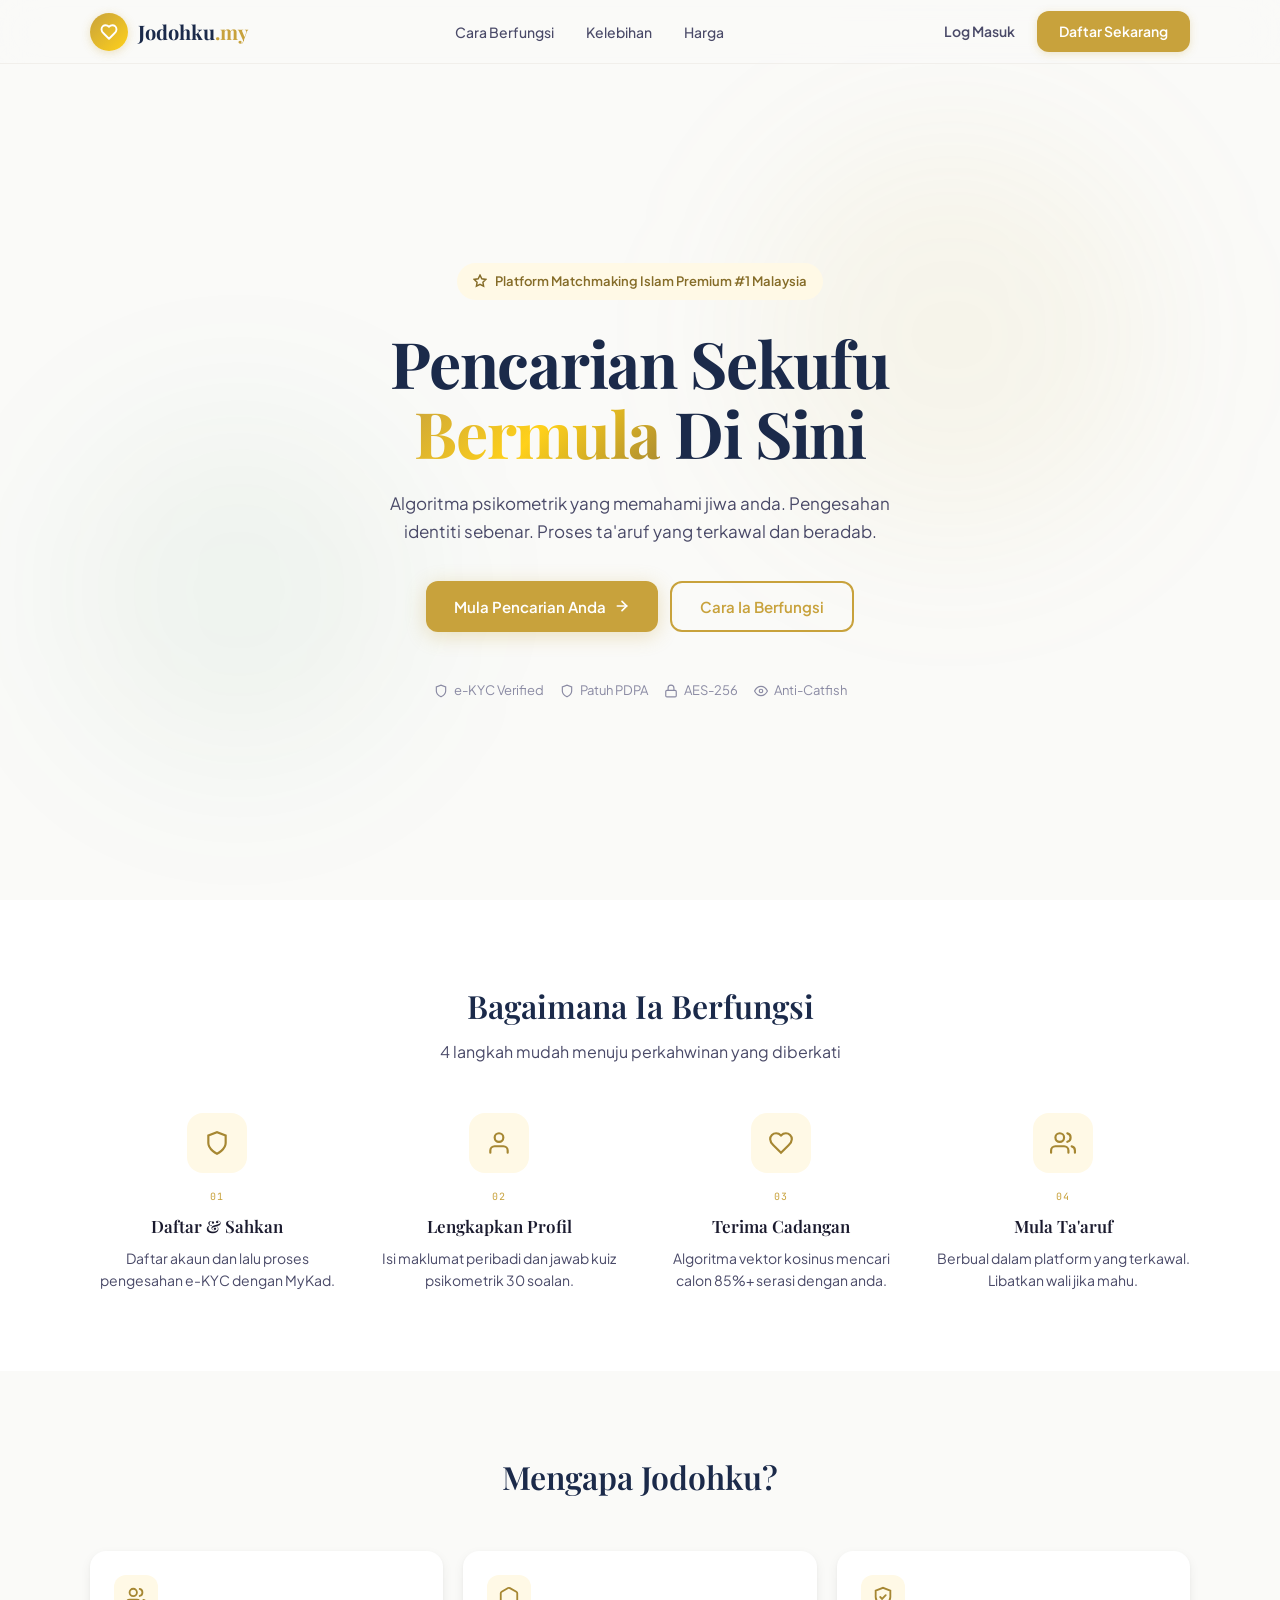
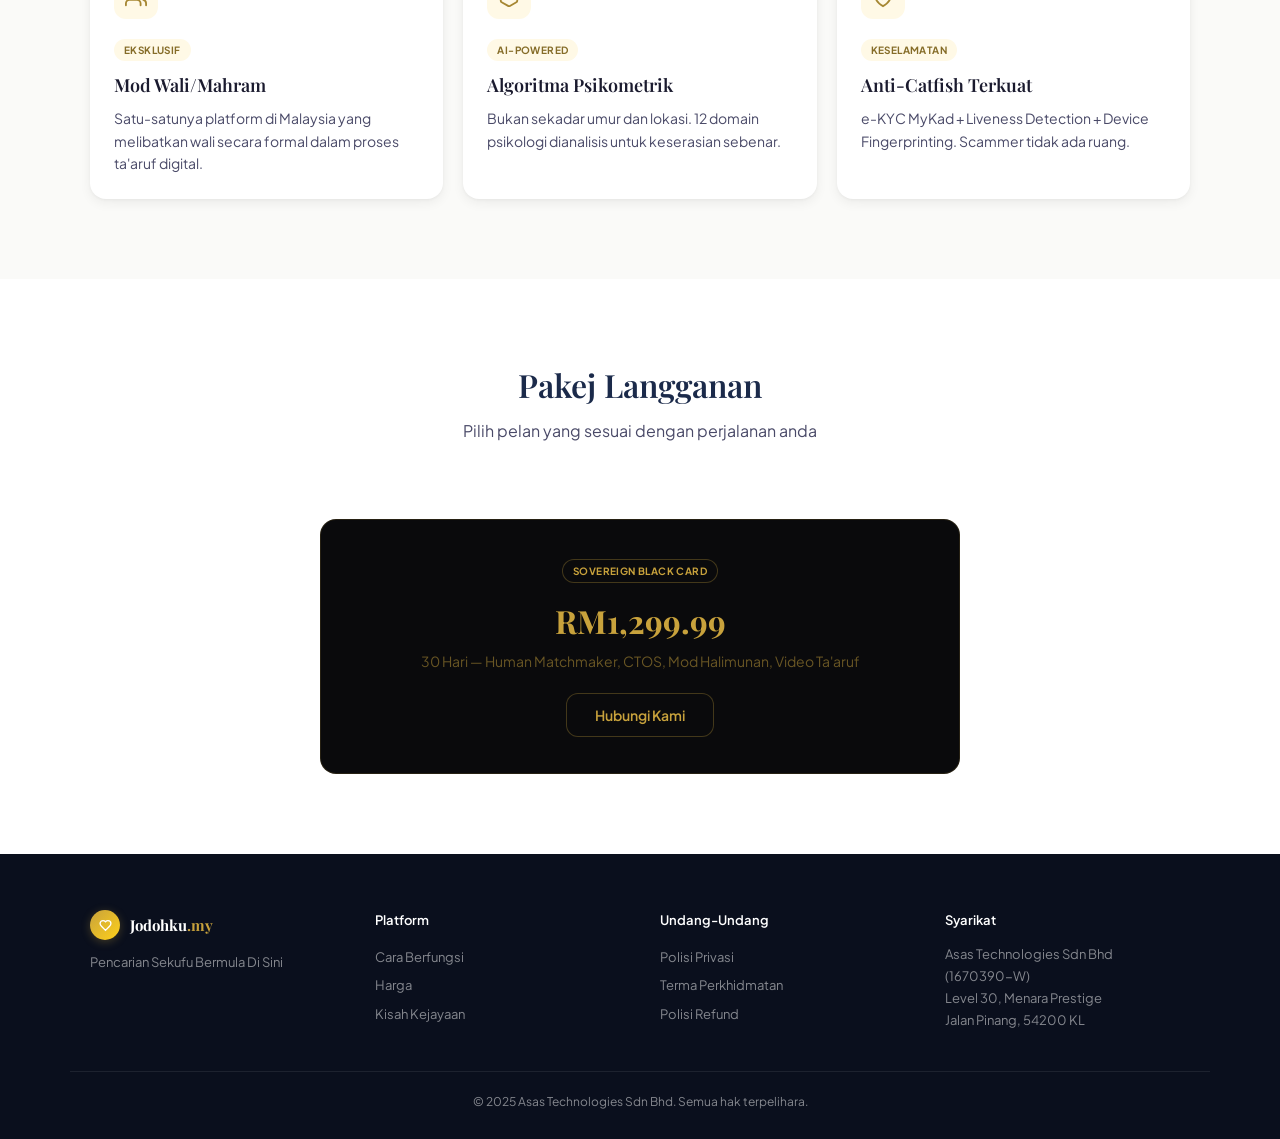
==== commit fb781793: "Update index.html" ====
--- a/index.html
+++ b/index.html
@@ -180,17 +180,53 @@
 </div>
 </div>
 
+<!-- ======================= APP SHELL ======================= -->
+<div id="app-shell" style="display:none">
+  <!-- Persistent sidebar -->
+  <div class="side" id="app-sidebar">
+    <div class="side-hd">
+      <div class="logo" onclick="go('landing')">
+        <div class="logo-ic" style="width:32px;height:32px"><svg width="14" height="14" viewBox="0 0 24 24" fill="none" stroke="#fff" stroke-width="2.5" stroke-linecap="round"><path d="M19 14c1.49-1.46 3-3.21 3-5.5A5.5 5.5 0 0 0 16.5 3c-1.76 0-3 .5-4.5 2-1.5-1.5-2.74-2-4.5-2A5.5 5.5 0 0 0 2 8.5c0 2.3 1.5 4.05 3 5.5l7 7Z"/></svg></div>
+        <div class="logo-tx" style="font-size:16px">Jodohku<b>.my</b></div>
+      </div>
+    </div>
+    <div class="side-user" id="sidebar-user-section"></div>
+    <nav class="side-nav" id="sidebar-nav"></nav>
+    <div class="side-bt">
+      <button class="nav-i" style="color:#EF4444;width:100%" onclick="apiLogout()">
+        <svg width="16" height="16" viewBox="0 0 24 24" fill="none" stroke="currentColor" stroke-width="2" stroke-linecap="round"><path d="M9 21H5a2 2 0 0 1-2-2V5a2 2 0 0 1 2-2h4"/><polyline points="16 17 21 12 16 7"/><line x1="21" y1="12" x2="9" y2="12"/></svg>
+        <span>Log Keluar</span>
+      </button>
+    </div>
+  </div>
+
+  <!-- Persistent main area -->
+  <div class="main" id="app-main">
+    <div class="topbar">
+      <div class="topbar-left"><button class="mob-menu-btn" onclick="openSidebar()"><svg width="20" height="20" viewBox="0 0 24 24" fill="none" stroke="currentColor" stroke-width="2" stroke-linecap="round"><line x1="3" y1="6" x2="21" y2="6"/><line x1="3" y1="12" x2="21" y2="12"/><line x1="3" y1="18" x2="21" y2="18"/></svg></button></div>
+      <div class="topbar-center"><span id="topbar-title" style="font-family:var(--fm);font-weight:700;font-size:15px;color:var(--n5)">Jodohku.my</span></div>
+      <div class="topbar-right"><button class="icon-btn" onclick="go('notif')" id="topbar-notif-btn"><svg width="20" height="20" viewBox="0 0 24 24" fill="none" stroke="currentColor" stroke-width="2" stroke-linecap="round"><path d="M18 8A6 6 0 0 0 6 8c0 7-3 9-3 9h18s-3-2-3-9"/><path d="M13.73 21a2 2 0 0 1-3.46 0"/></svg></button></div>
+    </div>
+    <!-- Page content area -->
+    <div class="pgc" id="page-content"></div>
+  </div>
+
+  <!-- Persistent bottom nav -->
+  <nav class="bottom-nav"><div class="bottom-nav-inner" id="bottom-nav-inner"></div></nav>
+</div>
+
+<!-- Sidebar overlay -->
+<div class="side-overlay" id="side-overlay" onclick="closeSidebar()"></div>
+
 <!-- ======================= APP PAGES ======================= -->
 <div id="pg-gallery"  class="pg"><div class="shell" id="shell-gallery"></div></div>
 <div id="pg-chat"     class="pg"><div class="shell" id="shell-chat"></div></div>
 <div id="pg-profile"  class="pg"><div class="shell" id="shell-profile"></div></div>
 <div id="pg-payment"  class="pg"><div class="shell" id="shell-payment"></div></div>
+<div id="pg-quiz"     class="pg"><div class="shell" id="shell-quiz"></div></div>
 <div id="pg-notif"    class="pg"><div class="shell" id="shell-notif"></div></div>
 <div id="pg-settings" class="pg"><div class="shell" id="shell-settings"></div></div>
 <div id="pg-success"  class="pg"><div class="shell" id="shell-success"></div></div>
-
-<!-- Sidebar overlay (mobile) -->
-<div class="side-overlay" id="side-overlay" onclick="closeSidebar()"></div>
 
 <!-- Load JS files in order -->
 <script src="js/icons.js"></script>
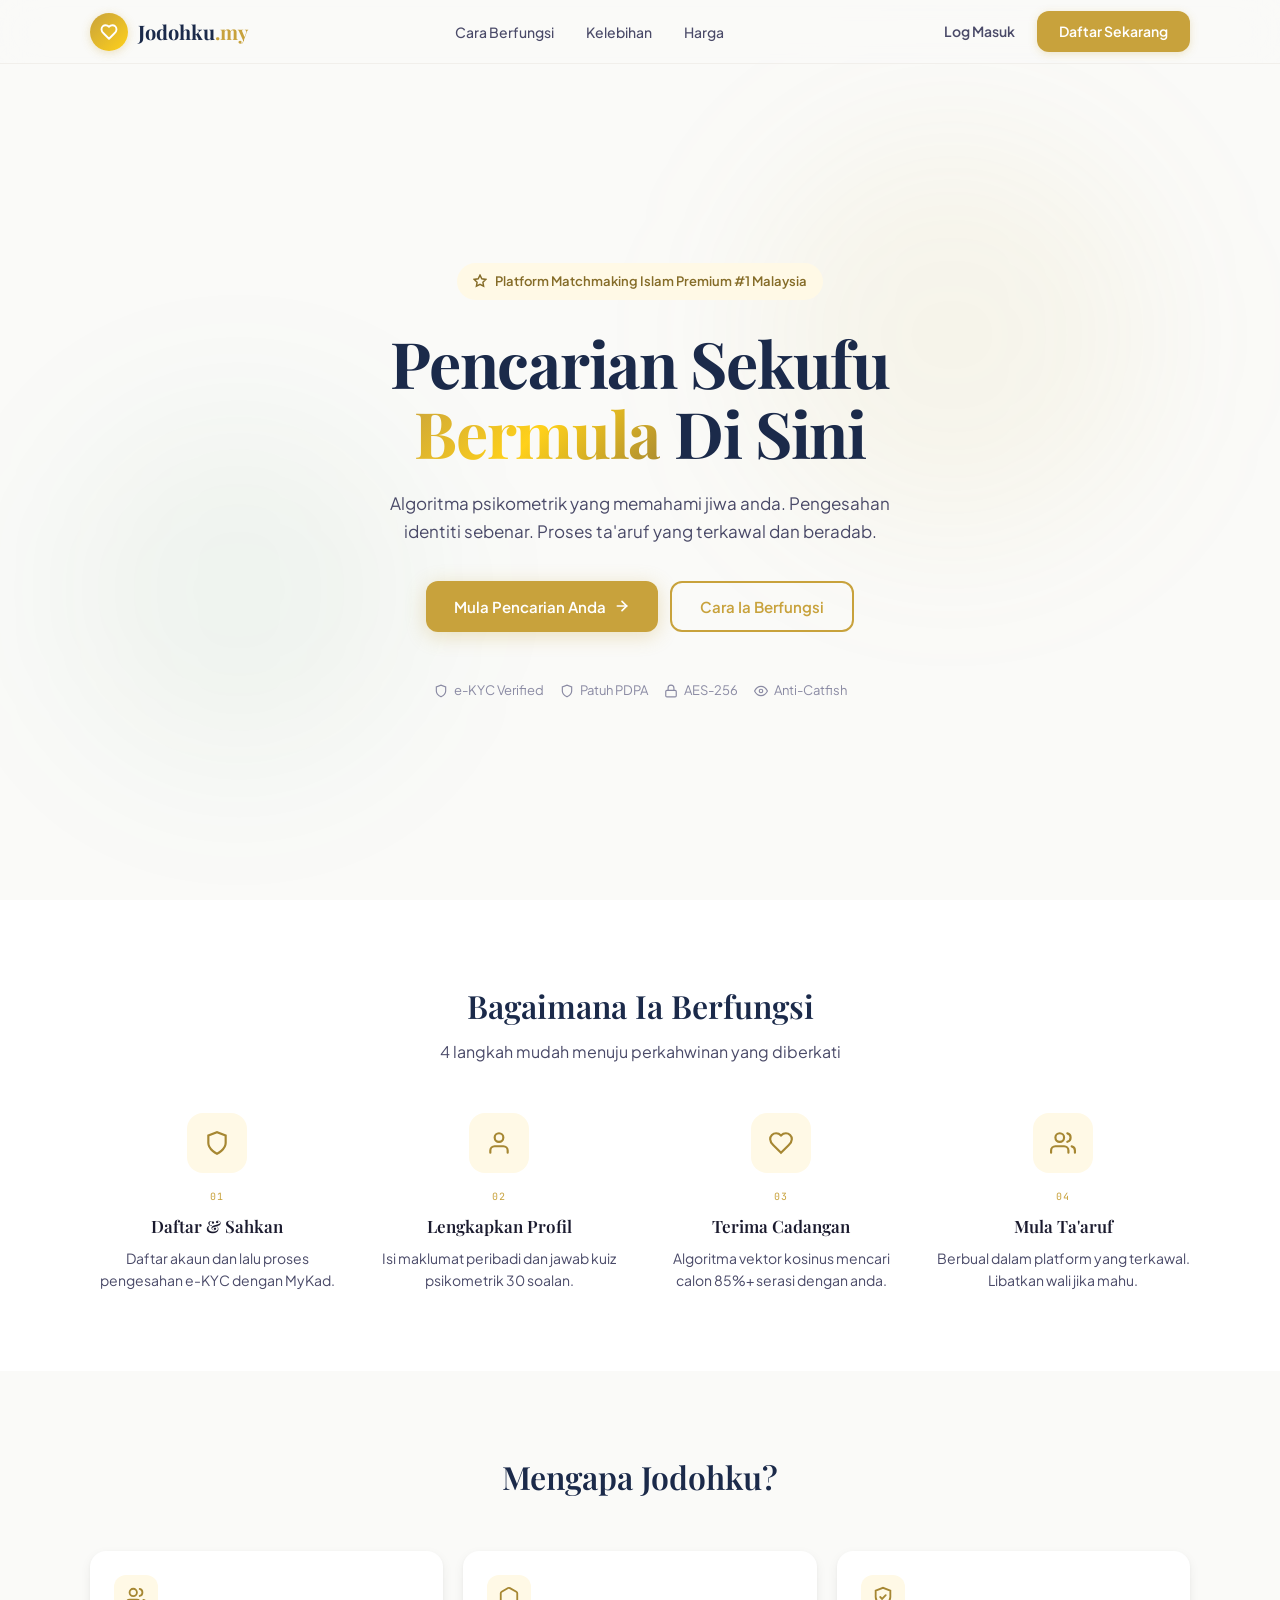
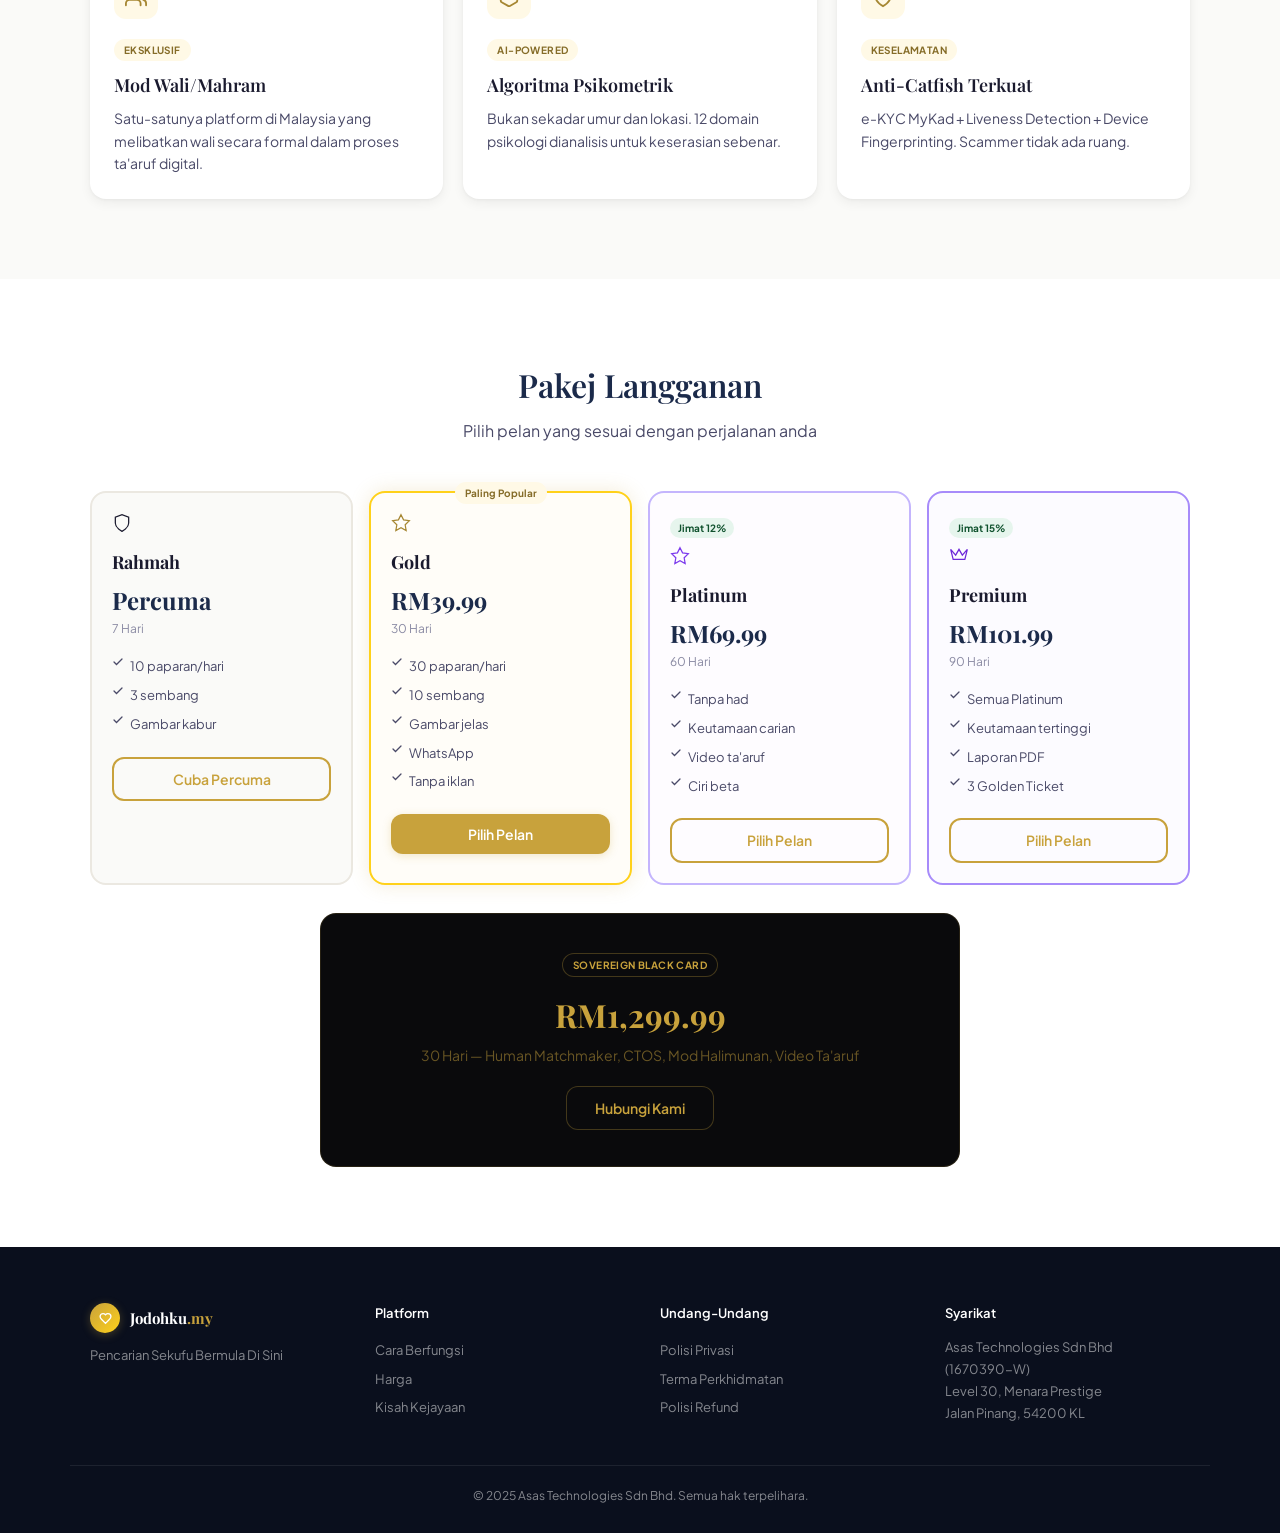
==== commit 9b7c7234: "Update index.html" ====
--- a/index.html
+++ b/index.html
@@ -219,14 +219,15 @@
 <div class="side-overlay" id="side-overlay" onclick="closeSidebar()"></div>
 
 <!-- ======================= APP PAGES ======================= -->
-<div id="pg-gallery"  class="pg"><div class="shell" id="shell-gallery"></div></div>
-<div id="pg-chat"     class="pg"><div class="shell" id="shell-chat"></div></div>
-<div id="pg-profile"  class="pg"><div class="shell" id="shell-profile"></div></div>
-<div id="pg-payment"  class="pg"><div class="shell" id="shell-payment"></div></div>
-<div id="pg-quiz"     class="pg"><div class="shell" id="shell-quiz"></div></div>
-<div id="pg-notif"    class="pg"><div class="shell" id="shell-notif"></div></div>
-<div id="pg-settings" class="pg"><div class="shell" id="shell-settings"></div></div>
-<div id="pg-success"  class="pg"><div class="shell" id="shell-success"></div></div>
+<div id="pg-gallery"     class="pg"><div class="shell" id="shell-gallery"></div></div>
+<div id="pg-chat"        class="pg"><div class="shell" id="shell-chat"></div></div>
+<div id="pg-profile"     class="pg"><div class="shell" id="shell-profile"></div></div>
+<div id="pg-payment"     class="pg"><div class="shell" id="shell-payment"></div></div>
+<div id="pg-quiz"        class="pg"><div class="shell" id="shell-quiz"></div></div>
+<div id="pg-notif"       class="pg"><div class="shell" id="shell-notif"></div></div>
+<div id="pg-settings"    class="pg"><div class="shell" id="shell-settings"></div></div>
+<div id="pg-success"     class="pg"><div class="shell" id="shell-success"></div></div>
+<div id="pg-matchmaker"  class="pg"><div class="shell" id="shell-matchmaker"></div></div>
 
 <!-- Load JS files in order -->
 <script src="js/icons.js"></script>
--- a/css/style.css
+++ b/css/style.css
@@ -101,6 +101,7 @@
 
 /* ── App Shell ── */
 .shell{display:flex;min-height:100vh}
+#app-shell{display:none;width:100%;min-height:100vh}
 .side{width:256px;background:#fff;border-right:1px solid var(--s2);display:flex;flex-direction:column;position:fixed;top:0;bottom:0;z-index:50;transition:transform .3s var(--ez)}
 .side-hd{padding:16px 18px;border-bottom:1px solid var(--s2);display:flex;align-items:center;justify-content:space-between}
 .side-user{padding:12px 18px;border-bottom:1px solid var(--s2)}
@@ -111,14 +112,15 @@
 .nav-i.on{background:rgba(200,162,60,.08);color:var(--g7)}
 .nav-i .nb{margin-left:auto;background:#EF4444;color:#fff;font-size:9px;font-weight:700;width:18px;height:18px;border-radius:50%;display:flex;align-items:center;justify-content:center}
 .side-bt{padding:8px;border-top:1px solid var(--s2)}
-.main{flex:1;margin-left:256px;min-width:0}
+.main{flex:1;margin-left:256px;min-width:0;min-height:100vh;display:flex;flex-direction:column;position:relative}
 .topbar{position:sticky;top:0;z-index:40;background:rgba(250,250,248,.85);backdrop-filter:blur(20px);border-bottom:1px solid var(--s2);padding:0 24px;height:56px;display:flex;align-items:center;justify-content:space-between;gap:12px}
 .topbar-left{display:flex;align-items:center;gap:12px}
+.topbar-center{flex:1;text-align:center}
 .topbar-right{display:flex;align-items:center;gap:8px}
 .icon-btn{position:relative;width:36px;height:36px;border-radius:var(--rb);border:none;background:transparent;cursor:pointer;display:flex;align-items:center;justify-content:center;transition:background .15s;color:var(--is)}
 .icon-btn:hover{background:var(--s1)}
 .notif-dot{position:absolute;top:6px;right:6px;width:7px;height:7px;background:#EF4444;border-radius:50%}
-.pgc{padding:24px}
+.pgc{padding:20px;overflow-y:auto;-webkit-overflow-scrolling:touch;min-height:calc(100vh - 56px)}
 .mob-menu-btn{display:none;background:none;border:none;padding:8px;border-radius:var(--rb);cursor:pointer;color:var(--is)}
 .side-overlay{display:none;position:fixed;inset:0;background:rgba(0,0,0,.4);z-index:49;backdrop-filter:blur(2px)}
 .side-overlay.open{display:block}
@@ -207,10 +209,10 @@
   .auth-form{padding:24px 20px}
   .side{transform:translateX(-100%)}
   .side.open{transform:translateX(0)}
-  .main{margin-left:0}
+  .main{margin-left:0;min-height:100vh}
   .mob-menu-btn{display:flex;align-items:center;justify-content:center}
   .bottom-nav{display:block}
-  .pgc{padding:16px;padding-bottom:72px}
+  .pgc{padding:16px;padding-bottom:80px}
   .topbar{padding:0 16px}
   .pcard-ph{height:260px}
   .chat-wrap{height:calc(100vh - 56px - 56px)}
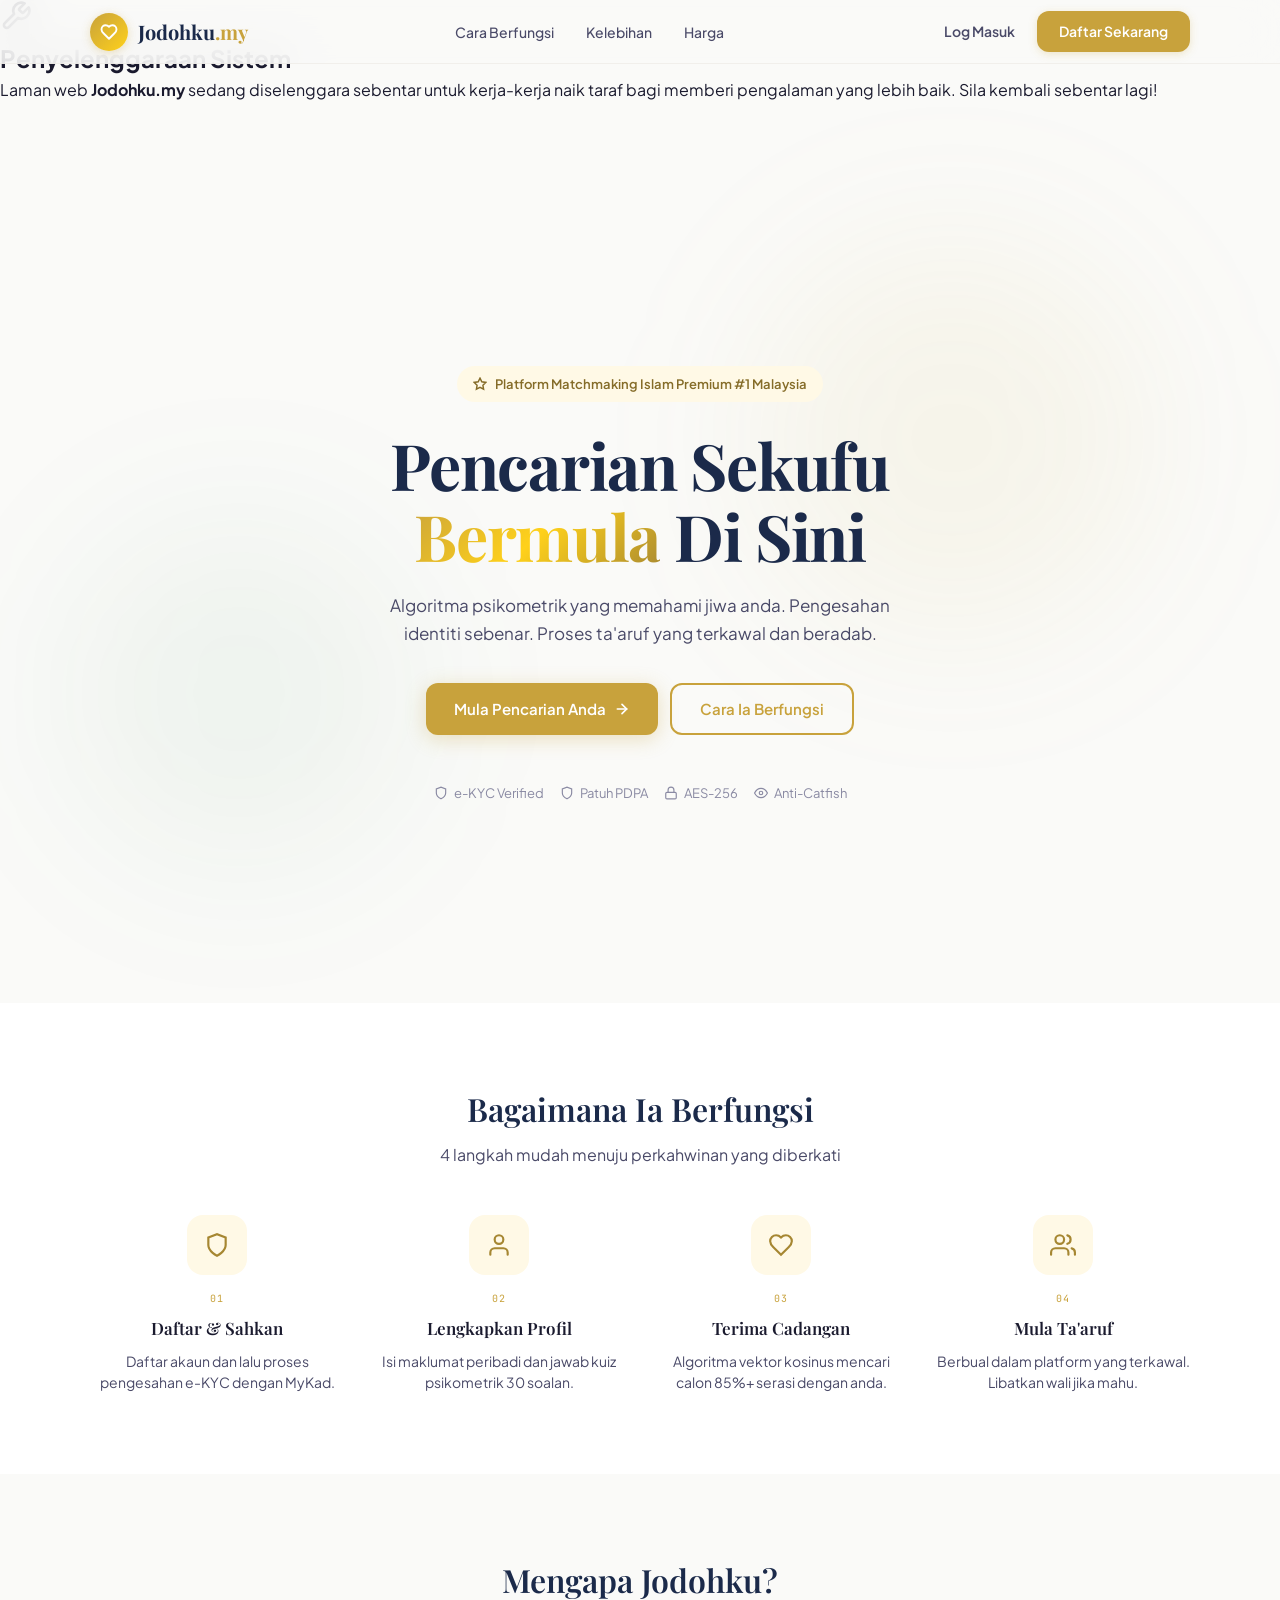
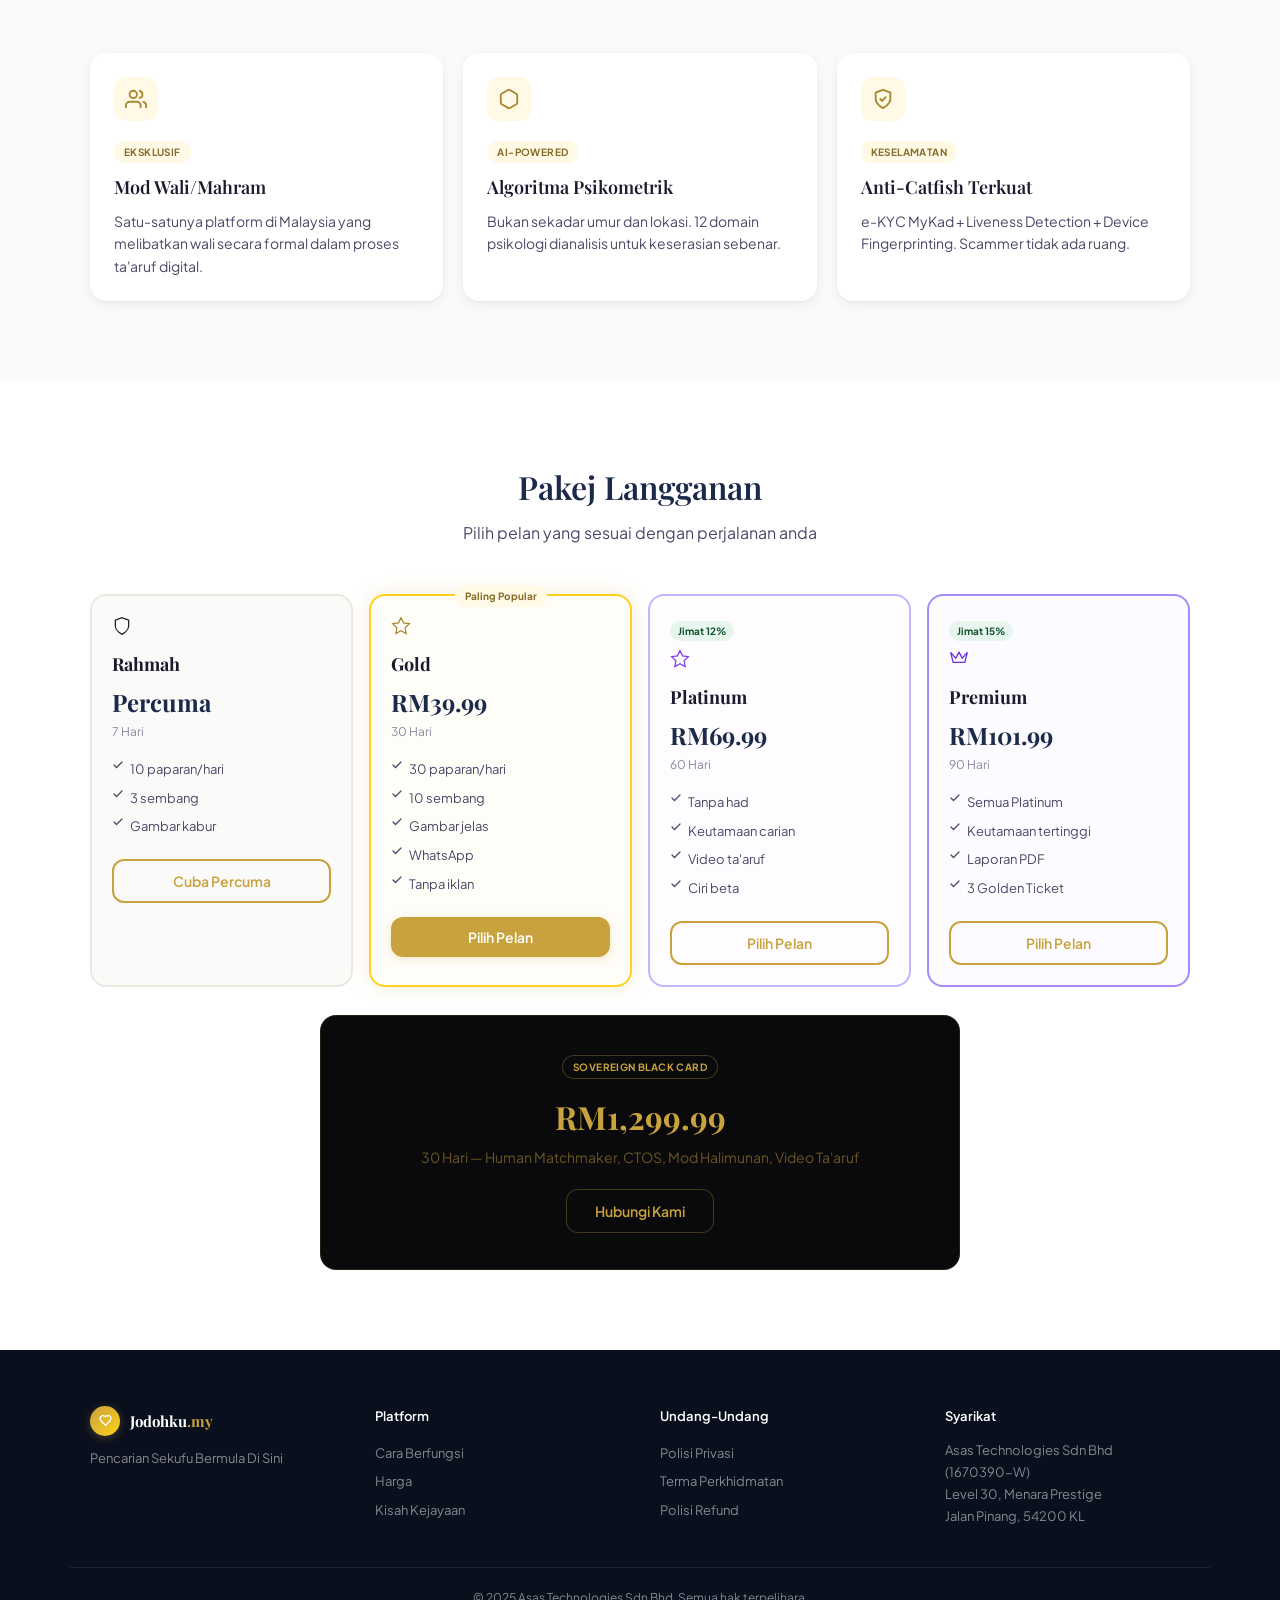
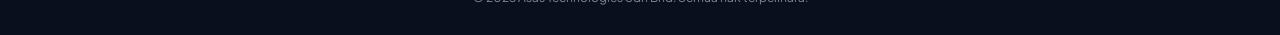
==== commit cedde0bd: "Update index.html" ====
--- a/index.html
+++ b/index.html
@@ -9,7 +9,18 @@
 <link href="https://fonts.googleapis.com/css2?family=Playfair+Display:wght@400;500;600;700&family=Plus+Jakarta+Sans:wght@300;400;500;600;700&family=JetBrains+Mono:wght@400;500;600&display=swap" rel="stylesheet">
 <link rel="stylesheet" href="css/style.css">
 </head>
-<body>
+<body class="no-scroll">
+  <div id="maintenance-overlay" class="maintenance-overlay">
+  <div class="maintenance-popup">
+    <div class="maintenance-icon">
+      <svg width="32" height="32" viewBox="0 0 24 24" fill="none" stroke="currentColor" stroke-width="2" stroke-linecap="round" stroke-linejoin="round">
+        <path d="M14.7 6.3a1 1 0 0 0 0 1.4l1.6 1.6a1 1 0 0 0 1.4 0l3.77-3.77a6 6 0 0 1-7.94 7.94l-6.91 6.91a2.12 2.12 0 0 1-3-3l6.91-6.91a6 6 0 0 1 7.94-7.94l-3.76 3.76z"></path>
+      </svg>
+    </div>
+    <h2>Penyelenggaraan Sistem</h2>
+    <p>Laman web <b>Jodohku.my</b> sedang diselenggara sebentar untuk kerja-kerja naik taraf bagi memberi pengalaman yang lebih baik. Sila kembali sebentar lagi!</p>
+  </div>
+</div>
 
 <!-- ======================= LANDING ======================= -->
 <div id="pg-landing" class="pg on">
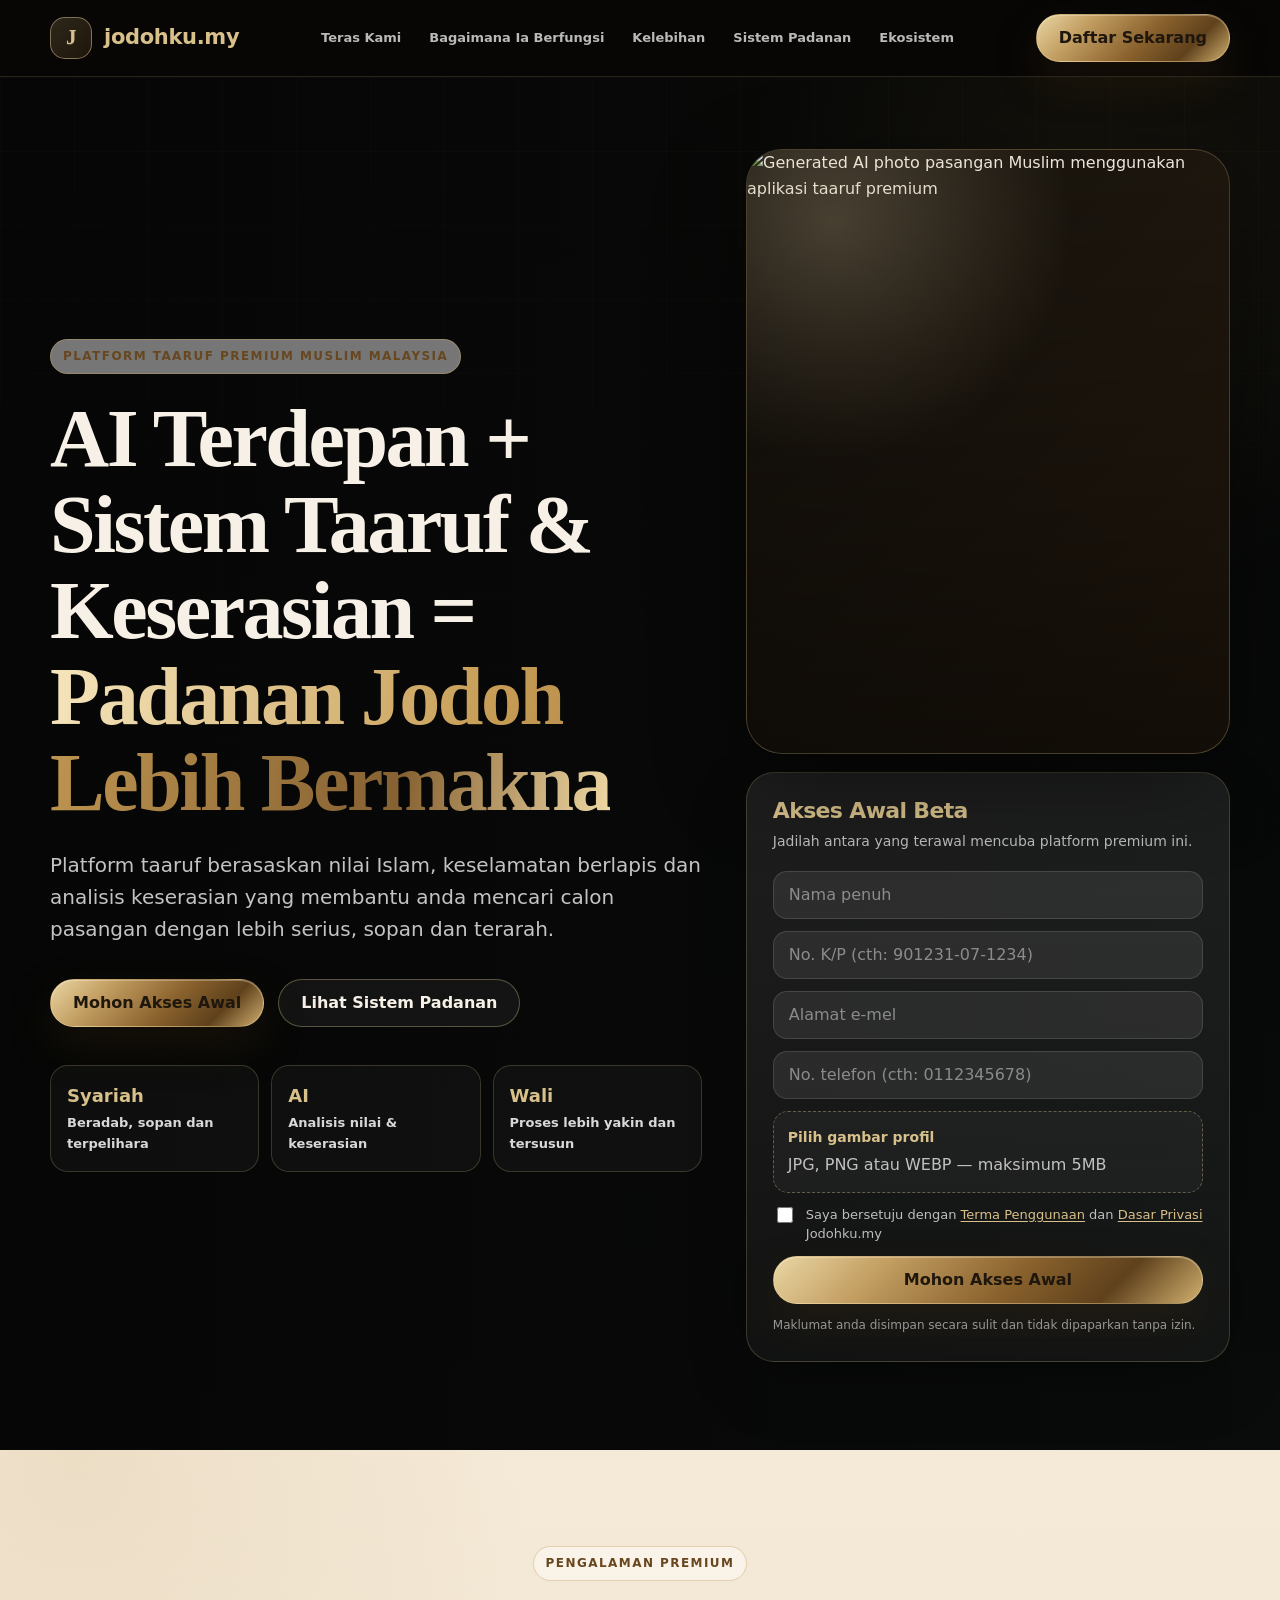
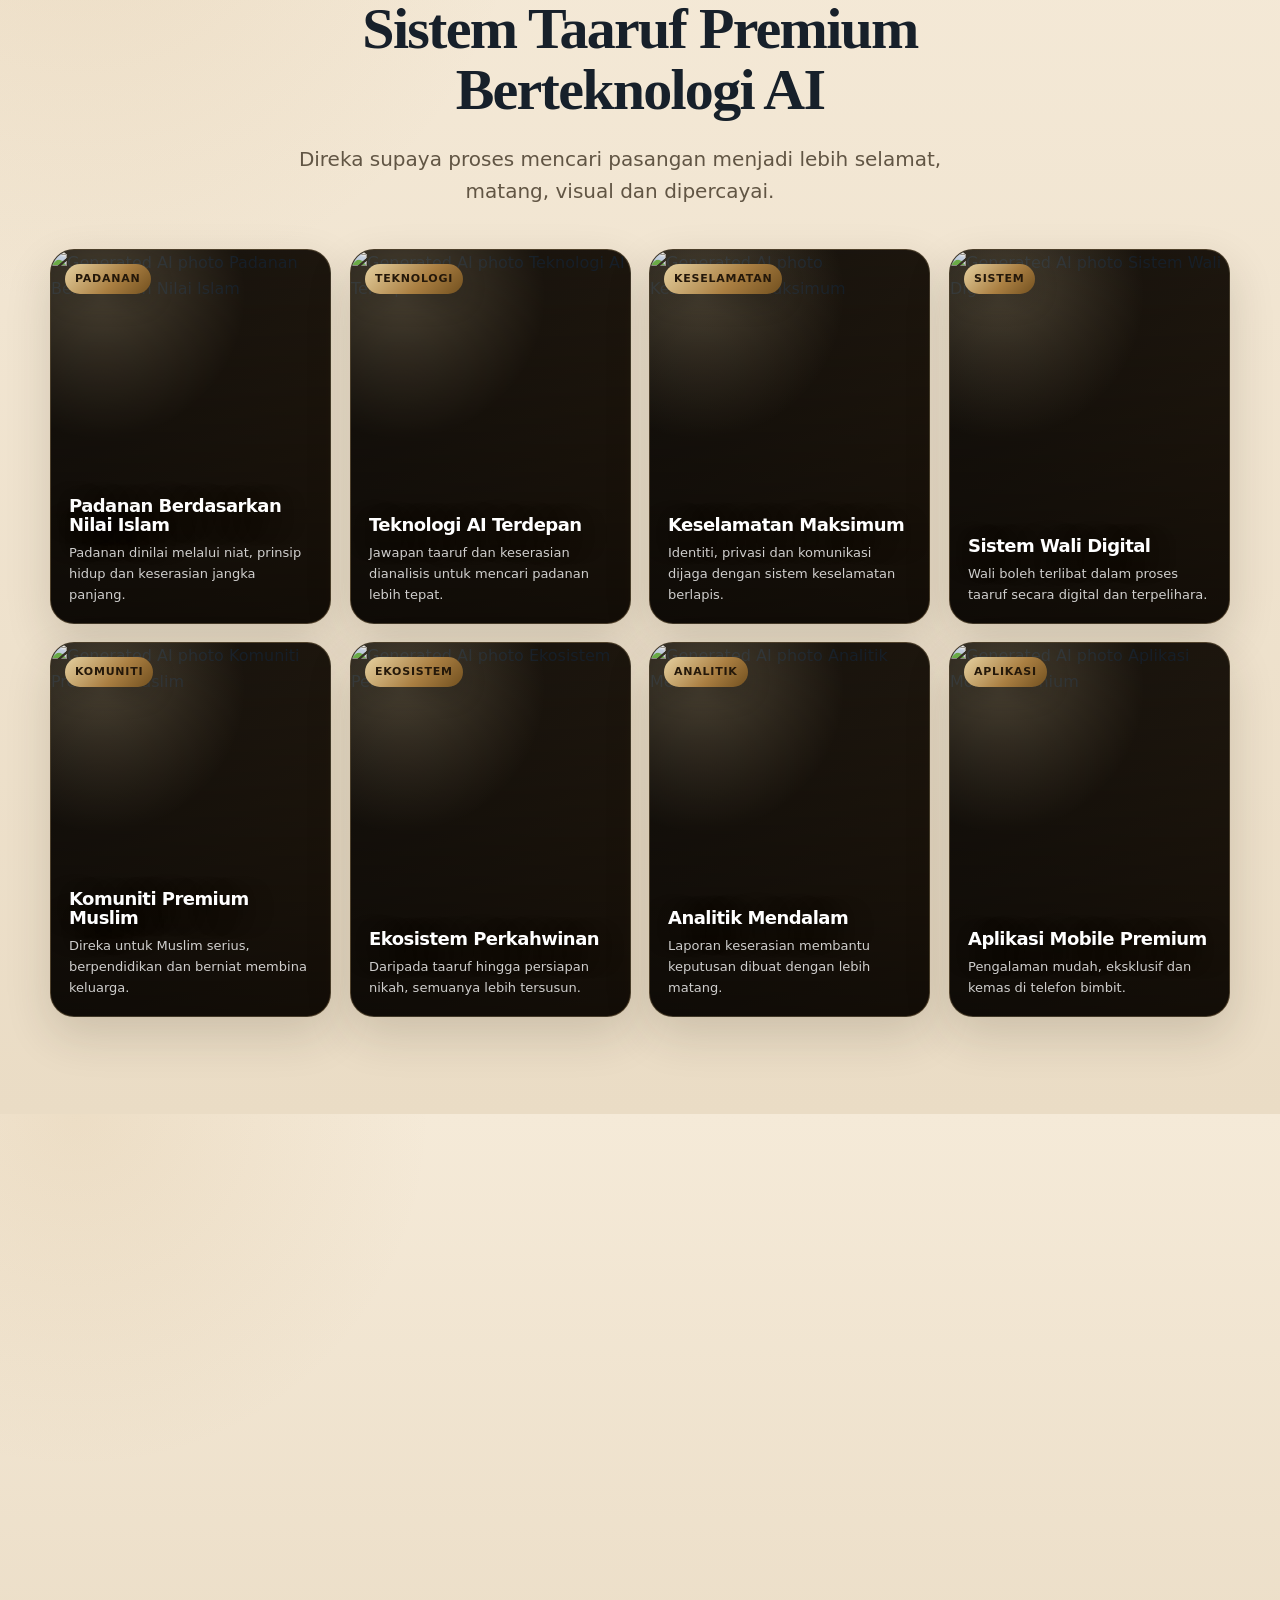
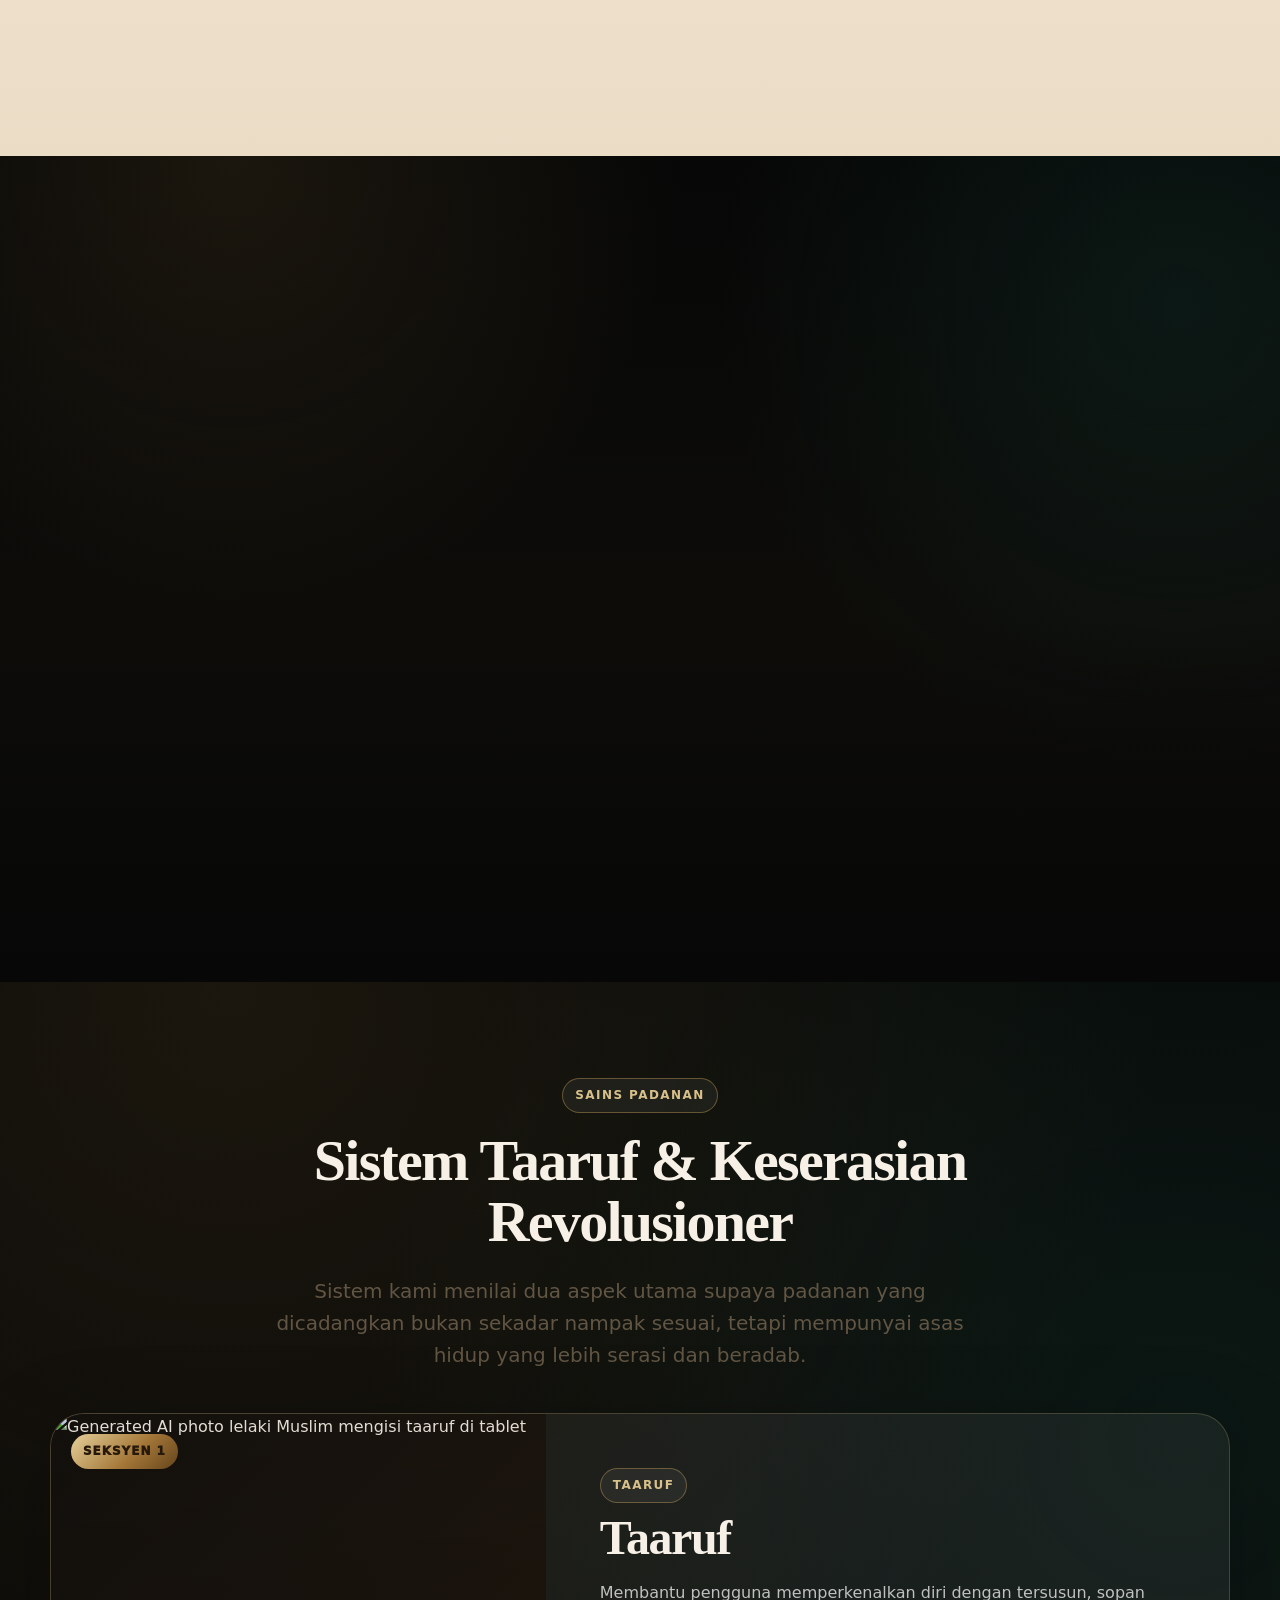
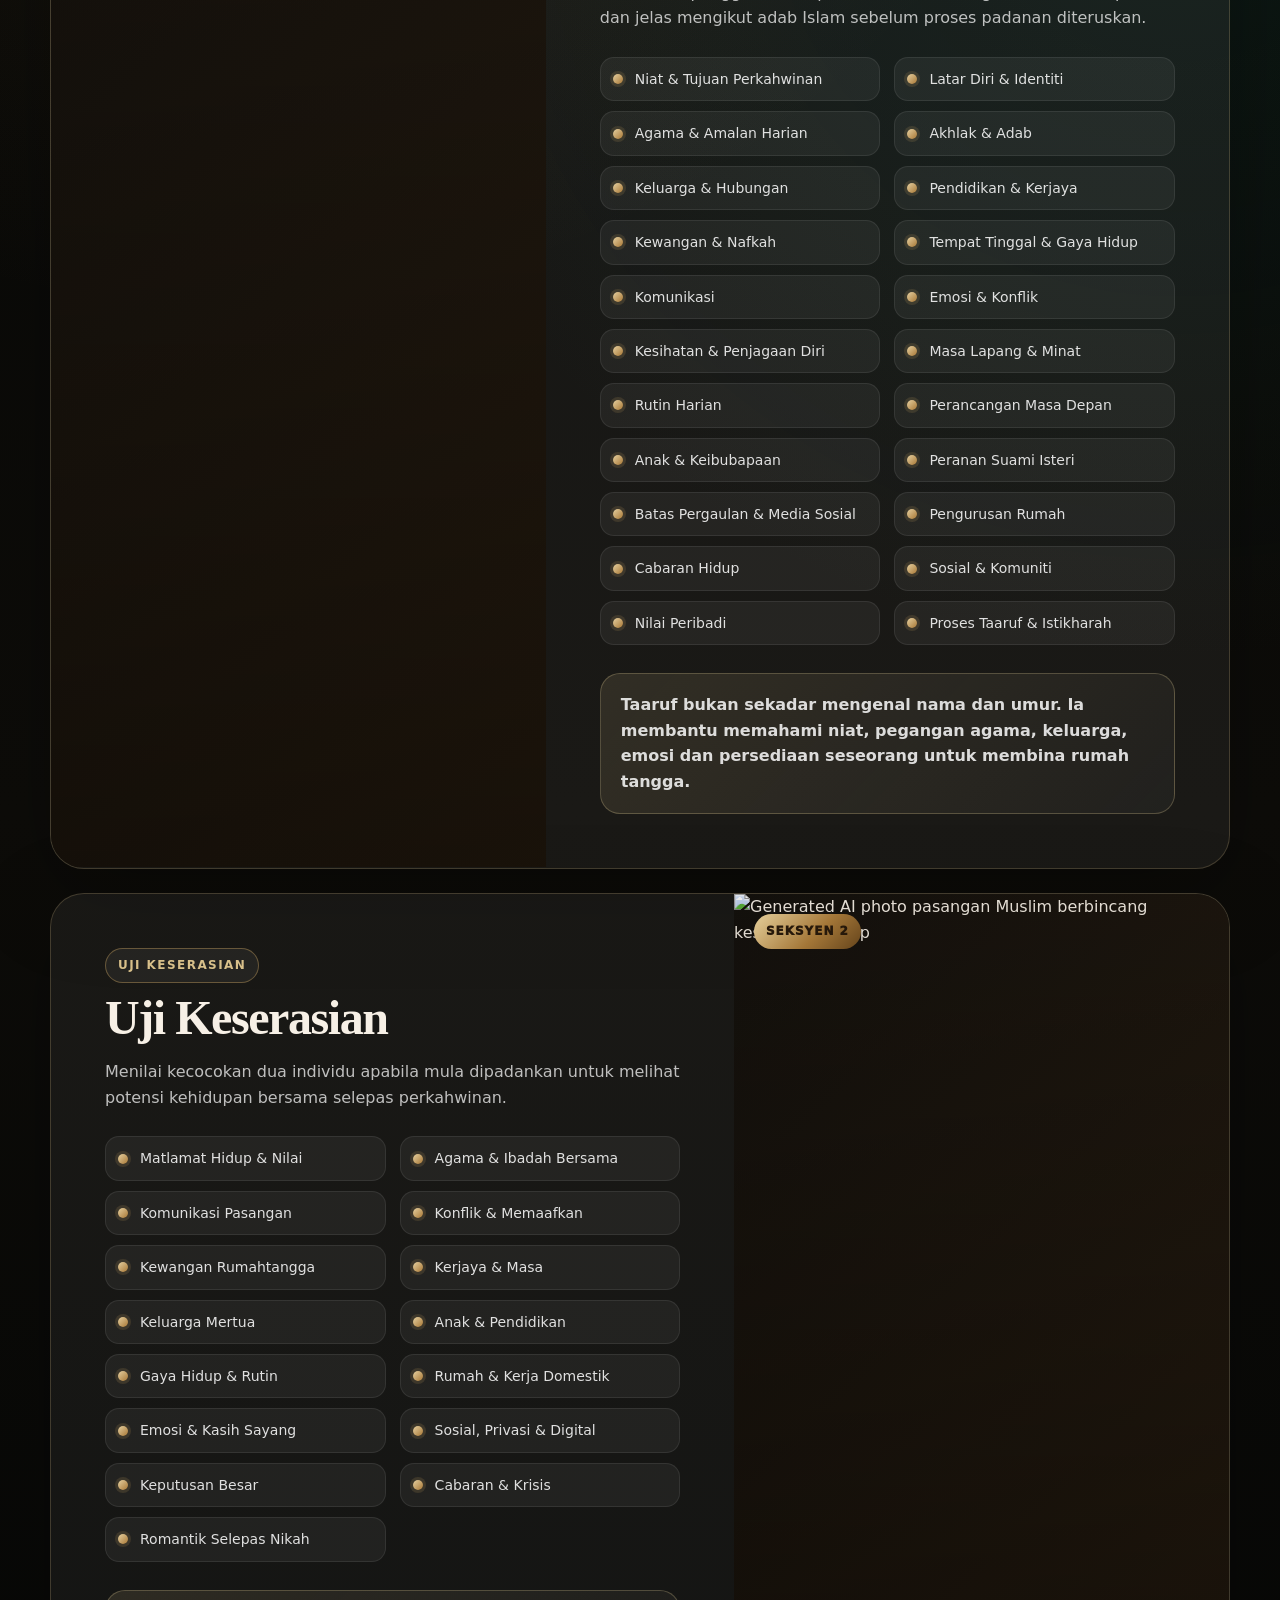
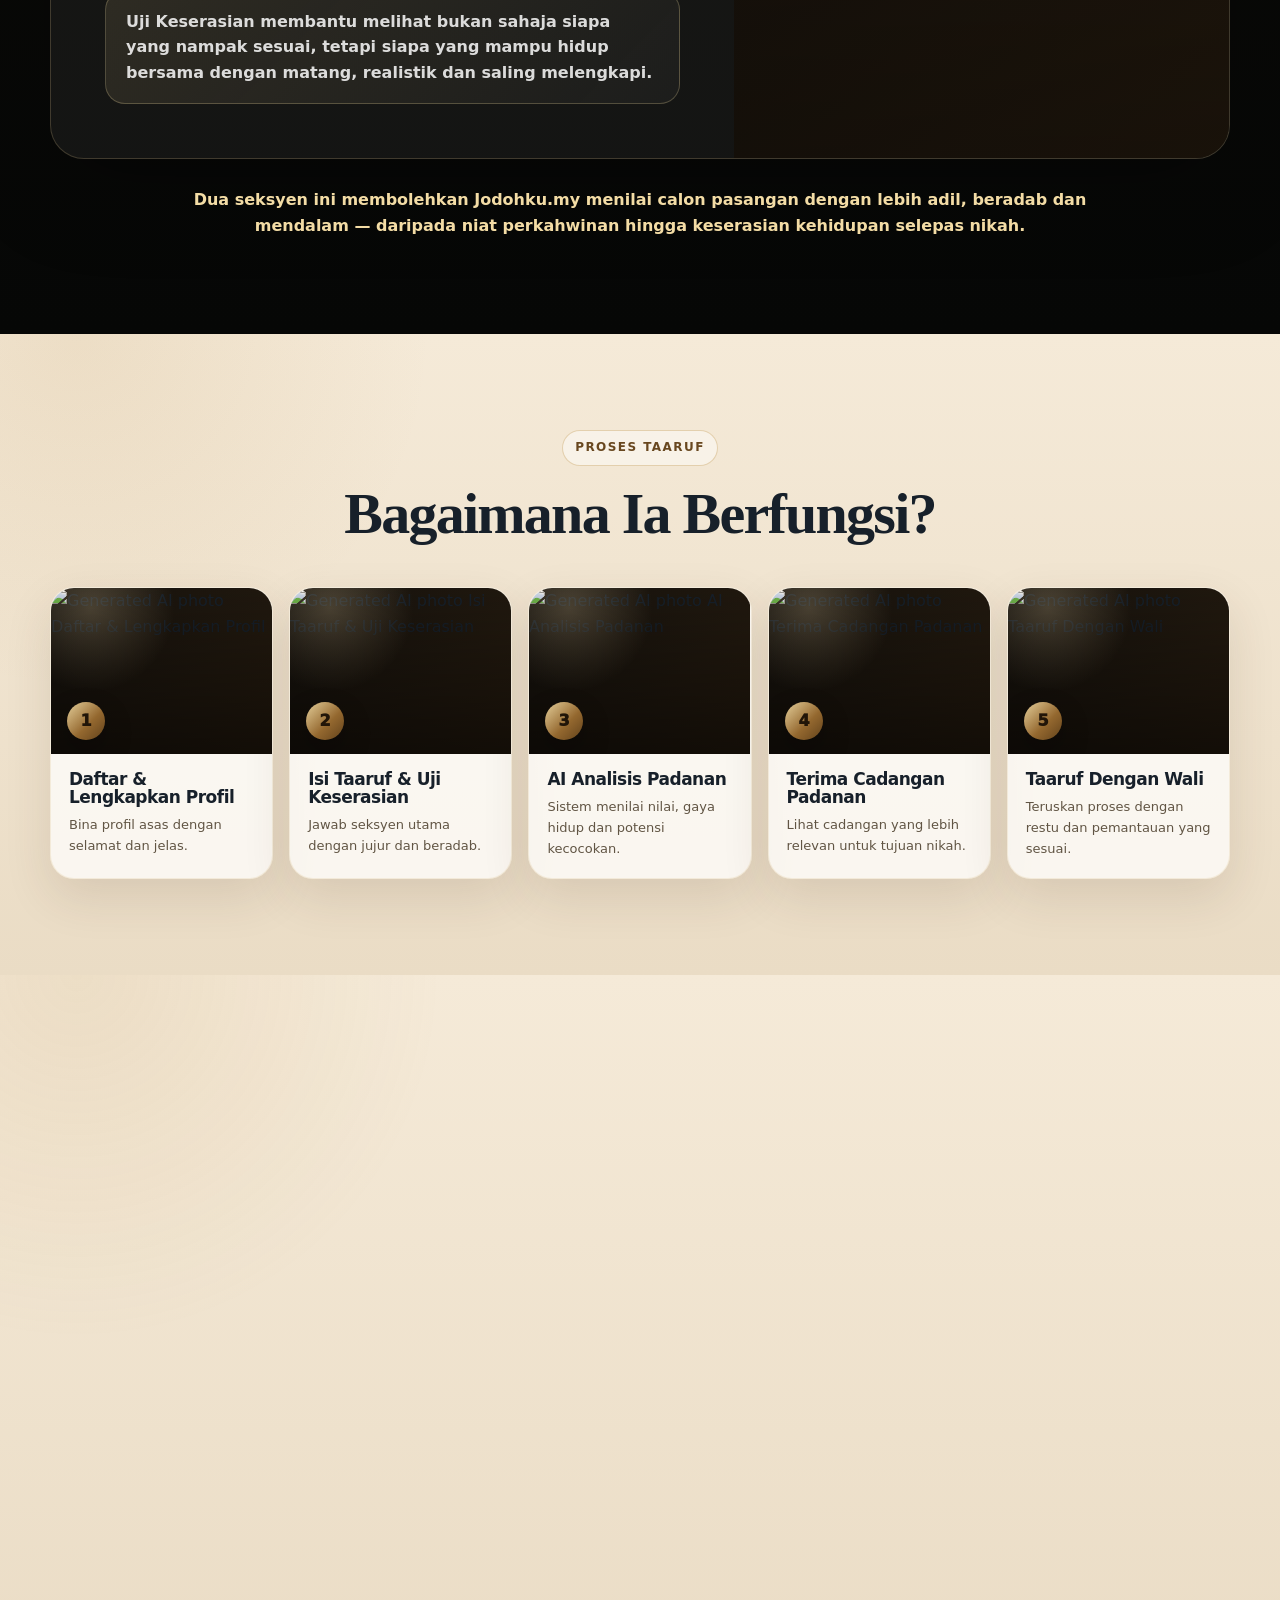
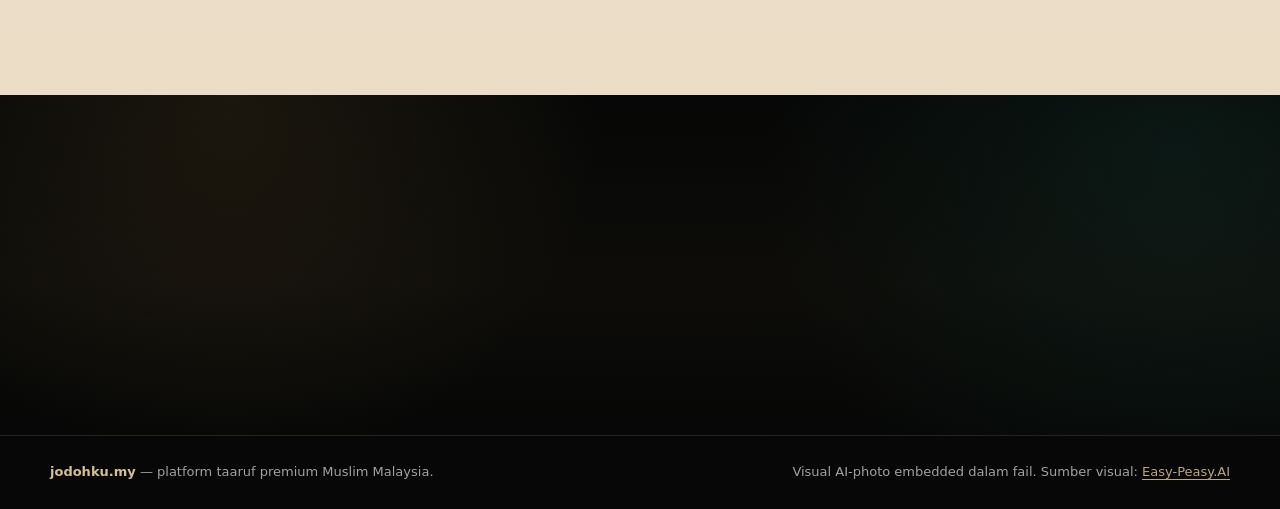
==== commit ae1df687: "Update index.html" ====
--- a/index.html
+++ b/index.html
@@ -1,249 +1,1431 @@
 <!DOCTYPE html>
 <html lang="ms">
 <head>
-<meta charset="UTF-8">
-<meta name="viewport" content="width=device-width, initial-scale=1.0, maximum-scale=1.0">
-<title>Jodohku.my — Pencarian Sekufu Bermula Di Sini</title>
-<link rel="preconnect" href="https://fonts.googleapis.com">
-<link rel="preconnect" href="https://fonts.gstatic.com" crossorigin>
-<link href="https://fonts.googleapis.com/css2?family=Playfair+Display:wght@400;500;600;700&family=Plus+Jakarta+Sans:wght@300;400;500;600;700&family=JetBrains+Mono:wght@400;500;600&display=swap" rel="stylesheet">
-<link rel="stylesheet" href="css/style.css">
+<meta charset="utf-8"/>
+<meta content="width=device-width, initial-scale=1, viewport-fit=cover" name="viewport"/>
+<meta content="#071017" name="theme-color"/>
+<title>Jodohku.my | Platform Taaruf Premium Muslim Malaysia</title>
+<meta content="Platform taaruf premium Muslim Malaysia berasaskan AI, syariah, wali digital dan sistem taaruf serta keserasian mendalam." name="description"/>
+<style>
+    :root {
+      --ink: #050605;
+      --ink-2: #0b0a08;
+      --panel: #14110d;
+      --panel-2: #1d1811;
+      --cream: #f5ead8;
+      --cream-2: #e8dac2;
+      --text: #f7f0e6;
+      --text-dark: #17202a;
+      --muted: #b9ad98;
+      --muted-dark: #615544;
+      --champagne: #d8c08a;
+      --gold: #b48a49;
+      --gold-2: #83602d;
+      --bronze: #68471f;
+      --emerald: #14382f;
+      --line: rgba(180, 138, 73, .24);
+      --line-soft: rgba(255, 255, 255, .10);
+      --shadow: 0 28px 90px rgba(0, 0, 0, .44);
+      --radius-xl: 34px;
+      --radius-lg: 26px;
+      --radius-md: 18px;
+      --max: 1180px;
+    }
+
+    * { box-sizing: border-box; }
+    html { scroll-behavior: smooth; }
+    body {
+      margin: 0;
+      color: var(--text-dark);
+      background: #070706;
+      font-family: Inter, ui-sans-serif, system-ui, -apple-system, BlinkMacSystemFont, "Segoe UI", sans-serif;
+      line-height: 1.6;
+      overflow-x: hidden;
+    }
+    img { display: block; max-width: 100%; }
+    a { color: inherit; text-decoration: none; }
+    button, input, select { font: inherit; }
+    ::selection { background: rgba(199, 161, 94, .32); }
+
+    .container { width: min(var(--max), calc(100% - 44px)); margin-inline: auto; }
+    .section { padding: 96px 0; position: relative; }
+    .section.compact { padding: 70px 0; }
+    .dark {
+      color: var(--text);
+      background:
+        radial-gradient(circle at 18% 0%, rgba(199, 161, 94, .18), transparent 34%),
+        radial-gradient(circle at 90% 18%, rgba(20, 56, 47, .46), transparent 36%),
+        linear-gradient(180deg, #08111a 0%, #0d1721 56%, #08111a 100%);
+    }
+    .cream {
+      background:
+        radial-gradient(circle at 6% 0%, rgba(199, 161, 94, .18), transparent 26%),
+        linear-gradient(180deg, #f8f2e9 0%, #efe4d3 100%);
+    }
+    .section-head { max-width: 760px; margin: 0 auto 42px; text-align: center; }
+    .eyebrow {
+      display: inline-flex;
+      align-items: center;
+      gap: 9px;
+      padding: 7px 12px;
+      border: 1px solid rgba(199, 161, 94, .42);
+      border-radius: 999px;
+      color: var(--bronze);
+      background: rgba(255, 255, 255, .45);
+      font-size: 12px;
+      letter-spacing: .12em;
+      text-transform: uppercase;
+      font-weight: 800;
+    }
+    .dark .eyebrow { color: var(--champagne); background: rgba(255,255,255,.055); }
+    h1, h2, h3 { margin: 0; line-height: 1.05; letter-spacing: -.03em; }
+    h1, h2 { font-family: Georgia, "Times New Roman", ui-serif, serif; font-weight: 650; }
+    h1 { font-size: clamp(42px, 7vw, 82px); margin-top: 22px; max-width: 830px; }
+    h2 { font-size: clamp(34px, 5vw, 58px); margin-top: 18px; }
+    h3 { font-size: 22px; }
+    p { margin: 0; }
+    .lead { font-size: clamp(16px, 2.2vw, 20px); color: rgba(255,255,255,.76); max-width: 720px; margin-top: 22px; }
+    .cream .lead, .section-head .lead { color: var(--muted-dark); }
+    .gold-text {
+      background: linear-gradient(100deg, #f6e6bd 0%, #c69c55 42%, #866132 80%, #efd9a5 100%);
+      -webkit-background-clip: text;
+      background-clip: text;
+      color: transparent;
+      text-shadow: none;
+    }
+
+    /* Header */
+    .site-header {
+      position: sticky;
+      top: 0;
+      z-index: 50;
+      background: rgba(8, 7, 6, .88);
+      backdrop-filter: blur(18px);
+      border-bottom: 1px solid rgba(216, 192, 138, .16);
+    }
+    .nav { display: flex; align-items: center; justify-content: space-between; min-height: 76px; gap: 18px; }
+    .brand { display: flex; align-items: center; gap: 12px; color: var(--text); font-weight: 900; letter-spacing: -.02em; }
+    .brand-mark {
+      width: 42px;
+      height: 42px;
+      border-radius: 15px;
+      border: 1px solid rgba(229, 207, 151, .48);
+      background: linear-gradient(135deg, rgba(216, 192, 138, .18), rgba(85, 56, 21, .32));
+      display: grid;
+      place-items: center;
+      color: var(--champagne);
+      position: relative;
+      overflow: hidden;
+      font-family: Georgia, "Times New Roman", serif;
+      font-size: 21px;
+      font-weight: 700;
+      text-shadow: 0 1px 0 rgba(255,255,255,.18);
+    }
+    .brand-mark:before, .brand-mark:after { display: none !important; }
+    .brand span { color: var(--champagne); font-size: 21px; }
+    .nav-links { display: flex; gap: 28px; align-items: center; color: rgba(255,255,255,.72); font-size: 13px; font-weight: 800; }
+    .nav-links a { transition: color .2s ease; }
+    .nav-links a:hover { color: var(--champagne); }
+
+    .btn {
+      display: inline-flex;
+      align-items: center;
+      justify-content: center;
+      gap: 10px;
+      min-height: 48px;
+      padding: 0 22px;
+      border-radius: 999px;
+      border: 1px solid transparent;
+      font-weight: 900;
+      cursor: pointer;
+      transition: transform .2s ease, box-shadow .2s ease, border-color .2s ease;
+      white-space: nowrap;
+    }
+    .btn:hover { transform: translateY(-2px); }
+    .btn.primary {
+      color: #1f170d;
+      background:
+        linear-gradient(135deg, #e9d6a4 0%, #c4a064 24%, #8a622d 55%, #5f411c 78%, #d1b06f 100%);
+      border-color: rgba(238, 215, 161, .38);
+      box-shadow: 0 18px 44px rgba(67, 43, 17, .30), inset 0 1px 0 rgba(255,255,255,.28);
+    }
+    .btn.primary:hover { box-shadow: 0 22px 54px rgba(69, 45, 18, .36), inset 0 1px 0 rgba(255,255,255,.30); }
+    .btn.secondary { color: var(--text); border-color: rgba(229,207,151,.34); background: rgba(255,255,255,.05); }
+
+    /* Hero */
+    .hero {
+      position: relative;
+      color: var(--text);
+      overflow: hidden;
+      background:
+        linear-gradient(90deg, rgba(5,6,5,.98) 0%, rgba(7,8,7,.91) 48%, rgba(8,9,8,.46) 100%),
+        radial-gradient(circle at 82% 8%, rgba(180,138,73,.20), transparent 26%),
+        linear-gradient(180deg, #050605 0%, #0a0e0d 100%);
+    }
+    .hero:before {
+      content: "";
+      position: absolute;
+      inset: 0;
+      background:
+        linear-gradient(rgba(216,192,138,.024) 1px, transparent 1px),
+        linear-gradient(90deg, rgba(216,192,138,.024) 1px, transparent 1px);
+      background-size: 74px 74px;
+      mask-image: linear-gradient(180deg, black, transparent 80%);
+      pointer-events: none;
+    }
+    .hero-wrap {
+      min-height: 790px;
+      display: grid;
+      grid-template-columns: minmax(0, 1.05fr) minmax(340px, .78fr);
+      gap: 44px;
+      align-items: center;
+      padding: 72px 0 88px;
+      position: relative;
+      z-index: 1;
+    }
+    .hero-copy { max-width: 760px; }
+    .hero-actions { display: flex; flex-wrap: wrap; gap: 14px; margin-top: 34px; }
+    .trust-row { display: grid; grid-template-columns: repeat(3, 1fr); gap: 12px; margin-top: 38px; max-width: 700px; }
+    .trust-item {
+      border: 1px solid rgba(229,207,151,.20);
+      background: rgba(255,255,255,.035);
+      border-radius: 18px;
+      padding: 16px;
+      color: rgba(255,255,255,.84);
+      font-weight: 800;
+      font-size: 13px;
+    }
+    .trust-item strong { display: block; color: var(--champagne); font-size: 18px; margin-bottom: 3px; }
+    .hero-side { display: grid; gap: 18px; }
+    .hero-photo {
+      position: relative;
+      border-radius: 36px;
+      overflow: hidden;
+      aspect-ratio: 4 / 5;
+      border: 1px solid rgba(229,207,151,.22);
+      box-shadow: var(--shadow);
+      background: linear-gradient(135deg, #14110d, #2a1e10);
+      transform: translateZ(0);
+      contain: paint;
+    }
+    .hero-photo img { width: 100%; height: 100%; object-fit: cover; position: absolute; inset: 0; }
+    .hero-photo:after {
+      content: "";
+      position: absolute;
+      inset: 0;
+      background:
+        linear-gradient(180deg, rgba(0,0,0,.03), rgba(0,0,0,.55)),
+        radial-gradient(circle at 18% 12%, rgba(245,222,174,.25), transparent 36%);
+      pointer-events: none;
+    }
+    .form-card {
+      border-radius: 28px;
+      padding: 26px;
+      background: linear-gradient(180deg, rgba(255,255,255,.09), rgba(255,255,255,.045));
+      border: 1px solid rgba(216, 192, 138, .22);
+      box-shadow: 0 22px 60px rgba(0,0,0,.24);
+    }
+    .form-card h3 { color: var(--champagne); margin-bottom: 8px; }
+    .form-card p { color: rgba(255,255,255,.70); font-size: 14px; margin-bottom: 18px; }
+    .form-grid { display: grid; gap: 12px; }
+    .field {
+      width: 100%;
+      min-height: 48px;
+      border: 1px solid rgba(255,255,255,.12);
+      border-radius: 14px;
+      background: rgba(255,255,255,.08);
+      color: var(--text);
+      padding: 0 15px;
+      outline: none;
+      transition: border-color .2s ease, box-shadow .2s ease;
+    }
+    .field::placeholder { color: rgba(255,255,255,.45); }
+    .field:focus {
+      border-color: rgba(229,207,151,.72);
+      box-shadow: 0 0 0 4px rgba(216,192,138,.14);
+    }
+    .upload {
+      display: grid;
+      gap: 4px;
+      padding: 14px;
+      border: 1px dashed rgba(229,207,151,.36);
+      border-radius: 15px;
+      color: rgba(255,255,255,.72);
+      cursor: pointer;
+      background: rgba(255,255,255,.035);
+      transition: border-color .2s ease;
+    }
+    .upload:focus-within {
+      border-color: rgba(229,207,151,.72);
+      box-shadow: 0 0 0 4px rgba(216,192,138,.14);
+    }
+    .upload strong { color: var(--champagne); font-size: 14px; }
+    .mini-note { color: rgba(255,255,255,.55); font-size: 12px; margin-top: 12px; }
+    .agree-row {
+      display: flex;
+      align-items: flex-start;
+      gap: 10px;
+      cursor: pointer;
+      color: rgba(255,255,255,.72);
+      font-size: 13px;
+      line-height: 1.5;
+    }
+    .agree-row input[type="checkbox"] {
+      margin-top: 2px;
+      min-width: 16px;
+      height: 16px;
+      accent-color: var(--champagne);
+      cursor: pointer;
+    }
+    .agree-row a { color: var(--champagne); text-decoration: underline; text-underline-offset: 2px; }
+
+    /* Photo cards */
+    .gallery-grid { display: grid; grid-template-columns: repeat(4, 1fr); gap: 18px; align-items: stretch; }
+    .photo-card {
+      position: relative;
+      aspect-ratio: 3 / 4;
+      border-radius: 24px;
+      overflow: hidden;
+      background: linear-gradient(135deg, #14110d, #2a1e10);
+      border: 1px solid rgba(216, 192, 138, .22);
+      box-shadow: 0 18px 46px rgba(46, 35, 20, .16);
+      isolation: isolate;
+      transform: translateZ(0);
+      contain: paint;
+    }
+    .photo-card img { width: 100%; height: 100%; object-fit: cover; position: absolute; inset: 0; transition: transform .5s ease; }
+    .photo-card:hover img { transform: scale(1.055); }
+    .photo-card:after {
+      content: "";
+      position: absolute;
+      inset: 0;
+      background: linear-gradient(180deg, rgba(0,0,0,.03), rgba(0,0,0,.55)), radial-gradient(circle at 18% 12%, rgba(245,222,174,.25), transparent 36%);
+      pointer-events: none;
+    }
+    .photo-card .card-copy { position: absolute; z-index: 2; left: 18px; right: 18px; bottom: 18px; color: white; }
+    .photo-card h3 { font-size: 18px; margin-bottom: 8px; text-shadow: 0 8px 24px rgba(0,0,0,.6); }
+    .photo-card p { font-size: 13px; color: rgba(255,255,255,.80); }
+    .photo-label {
+      position: absolute;
+      top: 14px;
+      left: 14px;
+      z-index: 2;
+      border-radius: 999px;
+      padding: 6px 10px;
+      color: #24180a;
+      background: linear-gradient(135deg, #e6d1a0, #aa7f42 58%, #72501f);
+      font-size: 11px;
+      font-weight: 900;
+      letter-spacing: .07em;
+      text-transform: uppercase;
+      box-shadow: 0 8px 26px rgba(0,0,0,.18);
+    }
+
+    .core-grid { display: grid; grid-template-columns: repeat(3, 1fr); gap: 20px; align-items: stretch; }
+    .image-panel {
+      aspect-ratio: 4 / 3;
+      position: relative;
+      overflow: hidden;
+      border-radius: 30px;
+      border: 1px solid rgba(199, 161, 94, .20);
+      box-shadow: 0 20px 60px rgba(68, 45, 21, .18);
+      background: linear-gradient(135deg, #14110d, #2a1e10);
+      transform: translateZ(0);
+      contain: paint;
+    }
+    .image-panel img { position: absolute; inset: 0; width: 100%; height: 100%; object-fit: cover; }
+    .image-panel:after {
+      content: "";
+      position: absolute;
+      inset: 0;
+      background: linear-gradient(180deg, rgba(0,0,0,.03), rgba(0,0,0,.55)), radial-gradient(circle at 18% 12%, rgba(245,222,174,.25), transparent 36%);
+      pointer-events: none;
+    }
+    .image-panel .panel-copy { position: absolute; z-index: 2; inset: auto 22px 22px 22px; color: white; }
+    .image-panel h3 { font-family: Georgia, "Times New Roman", serif; font-size: 27px; margin-bottom: 10px; }
+    .image-panel p { color: rgba(255,255,255,.78); font-size: 14px; }
+
+    /* Comparison */
+    .table-shell {
+      overflow-x: auto;
+      -webkit-overflow-scrolling: touch;
+      border-radius: 26px;
+      border: 1px solid rgba(229,207,151,.22);
+      background: rgba(255,255,255,.04);
+      box-shadow: 0 22px 60px rgba(0,0,0,.20);
+    }
+    table { width: 100%; border-collapse: collapse; min-width: 720px; }
+    th, td { padding: 18px 22px; border-bottom: 1px solid rgba(255,255,255,.10); text-align: left; font-size: 14px; }
+    th { color: var(--champagne); background: rgba(255,255,255,.05); font-weight: 900; }
+    td { color: rgba(255,255,255,.78); }
+    td:nth-child(2), th:nth-child(2) { background: rgba(199, 161, 94, .11); color: #fff4d8; }
+    .tick { color: var(--champagne); font-weight: 900; }
+
+    /* Science */
+    .science-wrap { display: grid; gap: 24px; }
+    .science-card {
+      display: grid;
+      grid-template-columns: .84fr 1.16fr;
+      gap: 0;
+      overflow: hidden;
+      border-radius: 34px;
+      border: 1px solid rgba(216, 192, 138, .22);
+      background: rgba(255,255,255,.055);
+      box-shadow: 0 26px 90px rgba(0,0,0,.25);
+    }
+    .science-card.reverse { grid-template-columns: 1.16fr .84fr; }
+    .science-photo {
+      position: relative;
+      overflow: hidden;
+      background: linear-gradient(135deg, #14110d, #2a1e10);
+      transform: translateZ(0);
+      contain: paint;
+    }
+    .science-photo img { width: 100%; height: 100%; object-fit: cover; position: absolute; inset: 0; }
+    .science-photo:after {
+      content: "";
+      position: absolute;
+      inset: 0;
+      background: linear-gradient(180deg, rgba(0,0,0,.08), rgba(0,0,0,.42));
+    }
+    .section-badge {
+      position: absolute;
+      z-index: 2;
+      top: 20px;
+      left: 20px;
+      padding: 8px 12px;
+      border-radius: 999px;
+      background: linear-gradient(135deg, #e5cf9a, #a47738 58%, #65441b);
+      color: #26180a;
+      font-size: 12px;
+      font-weight: 1000;
+      letter-spacing: .08em;
+      text-transform: uppercase;
+    }
+    .science-copy { padding: clamp(28px, 5vw, 54px); }
+    .science-copy h3 { font-family: Georgia, "Times New Roman", serif; font-size: clamp(34px, 4vw, 48px); margin: 10px 0 16px; }
+    .science-copy p { color: rgba(255,255,255,.72); max-width: 640px; }
+    .title-list {
+      list-style: none;
+      padding: 0;
+      margin: 26px 0 0;
+      display: grid;
+      grid-template-columns: repeat(2, minmax(0, 1fr));
+      gap: 10px 14px;
+    }
+    .title-list li {
+      position: relative;
+      padding: 10px 12px 10px 34px;
+      border-radius: 14px;
+      background: rgba(255,255,255,.055);
+      border: 1px solid rgba(255,255,255,.08);
+      color: rgba(255,255,255,.86);
+      font-size: 14px;
+      min-height: 43px;
+      display: flex;
+      align-items: center;
+    }
+    .title-list li:before {
+      content: "";
+      position: absolute;
+      left: 12px;
+      width: 10px;
+      height: 10px;
+      border-radius: 50%;
+      background: linear-gradient(135deg, #e6d0a0, #a87836);
+      box-shadow: 0 0 0 3px rgba(199,161,94,.16);
+    }
+    .highlight {
+      margin-top: 28px;
+      padding: 18px 20px;
+      border: 1px solid rgba(229,207,151,.26);
+      border-radius: 20px;
+      background: linear-gradient(135deg, rgba(216,192,138,.13), rgba(255,255,255,.035));
+      color: rgba(255,255,255,.84);
+      font-weight: 700;
+    }
+    .science-end {
+      text-align: center;
+      color: #f3dca5;
+      font-weight: 800;
+      max-width: 920px;
+      margin: 28px auto 0;
+    }
+
+    /* Steps */
+    .steps { display: grid; grid-template-columns: repeat(5, 1fr); gap: 16px; align-items: stretch; }
+    .step-card {
+      border-radius: 24px;
+      background: rgba(255,255,255,.72);
+      border: 1px solid rgba(216, 192, 138, .22);
+      overflow: hidden;
+      box-shadow: 0 18px 48px rgba(68, 45, 21, .12);
+    }
+    .step-img {
+      position: relative;
+      aspect-ratio: 4 / 3;
+      overflow: hidden;
+      background: linear-gradient(135deg, #14110d, #2a1e10);
+      transform: translateZ(0);
+      contain: paint;
+    }
+    .step-img img { width: 100%; height: 100%; object-fit: cover; position: absolute; inset: 0; }
+    .step-img:after {
+      content: "";
+      position: absolute;
+      inset: 0;
+      background: linear-gradient(180deg, rgba(0,0,0,.03), rgba(0,0,0,.55)), radial-gradient(circle at 18% 12%, rgba(245,222,174,.25), transparent 36%);
+      pointer-events: none;
+    }
+    .step-number {
+      position: absolute;
+      z-index: 3;
+      left: 16px;
+      bottom: 14px;
+      width: 38px;
+      height: 38px;
+      border-radius: 50%;
+      display: grid;
+      place-items: center;
+      background: linear-gradient(135deg, #e5cf9a, #94682f 58%, #62421b);
+      color: #211508;
+      font-weight: 1000;
+      box-shadow: 0 12px 28px rgba(0,0,0,.26);
+    }
+    .step-body { padding: 18px; }
+    .step-body h3 { font-size: 17px; margin-bottom: 8px; }
+    .step-body p { color: var(--muted-dark); font-size: 13px; }
+
+    /* Ecosystem */
+    .ecosystem {
+      display: grid;
+      grid-template-columns: .9fr 1.1fr;
+      align-items: stretch;
+      overflow: hidden;
+      border-radius: 36px;
+      border: 1px solid rgba(199,161,94,.24);
+      background: #f4eadc;
+      box-shadow: 0 25px 70px rgba(68, 45, 21, .18);
+    }
+    .ecosystem-copy { padding: clamp(30px, 5vw, 58px); }
+    .ecosystem-copy h2 { color: #191914; }
+    .ecosystem-copy p { color: var(--muted-dark); margin-top: 18px; max-width: 540px; }
+    .ecosystem-list { display: grid; grid-template-columns: repeat(2, minmax(0,1fr)); gap: 12px; margin-top: 26px; }
+    .ecosystem-list span {
+      border: 1px solid rgba(111,79,38,.15);
+      background: rgba(255,255,255,.58);
+      border-radius: 14px;
+      padding: 12px 14px;
+      font-weight: 800;
+      color: #332613;
+    }
+    .ecosystem-photo {
+      position: relative;
+      aspect-ratio: 16 / 9;
+      background: linear-gradient(135deg, #14110d, #2a1e10);
+      transform: translateZ(0);
+      contain: paint;
+    }
+    .ecosystem-photo img { width: 100%; height: 100%; object-fit: cover; position: absolute; inset: 0; }
+    .ecosystem-photo:before {
+      content: "";
+      position: absolute;
+      inset: 0;
+      z-index: 1;
+      background: linear-gradient(90deg, #f4eadc 0%, rgba(244,234,220,.12) 42%, transparent 100%);
+    }
+
+    .final-cta {
+      display: flex;
+      align-items: center;
+      justify-content: space-between;
+      gap: 24px;
+      padding: 34px;
+      border-radius: 30px;
+      background: linear-gradient(135deg, rgba(255,255,255,.08), rgba(255,255,255,.035));
+      border: 1px solid rgba(229,207,151,.25);
+    }
+    .final-cta h2 { margin: 0; font-size: clamp(30px, 4vw, 46px); }
+    .final-cta p { color: rgba(255,255,255,.68); margin-top: 8px; }
+
+    .reveal { opacity: 0; transform: translateY(18px); transition: opacity .7s ease, transform .7s ease; }
+    .reveal.show { opacity: 1; transform: none; }
+
+    .dark {
+      background:
+        radial-gradient(circle at 18% 0%, rgba(180, 138, 73, .12), transparent 34%),
+        radial-gradient(circle at 92% 18%, rgba(18, 54, 46, .34), transparent 34%),
+        linear-gradient(180deg, #060706 0%, #0d0c09 56%, #060706 100%);
+    }
+    .cream {
+      background:
+        radial-gradient(circle at 6% 0%, rgba(180, 138, 73, .13), transparent 26%),
+        linear-gradient(180deg, #f5ead8 0%, #eadcc5 100%);
+    }
+
+    .site-footer {
+      color: rgba(255,255,255,.62);
+      background: #060706;
+      border-top: 1px solid rgba(216,192,138,.16);
+      padding: 26px 0;
+      font-size: 13px;
+    }
+    .footer-wrap { display:flex; justify-content:space-between; align-items:center; gap:18px; flex-wrap:wrap; }
+    .footer-wrap strong { color: var(--champagne); }
+    .footer-wrap a { color: rgba(216,192,138,.86); text-decoration: underline; text-decoration-thickness: 1px; text-underline-offset: 3px; }
+
+    /* ── Popup Overlay ── */
+    .popup-overlay {
+      display: none;
+      position: fixed;
+      inset: 0;
+      z-index: 9999;
+      background: rgba(0,0,0,.65);
+      backdrop-filter: blur(7px);
+      -webkit-backdrop-filter: blur(7px);
+      align-items: center;
+      justify-content: center;
+    }
+    .popup-box {
+      background: linear-gradient(180deg, #0e1a27 0%, #0b1420 100%);
+      border: 1px solid rgba(229,207,151,.28);
+      border-radius: 24px;
+      padding: 36px 28px 28px;
+      max-width: 420px;
+      width: 90%;
+      transform: scale(.95);
+      transition: transform .22s cubic-bezier(.34,1.56,.64,1);
+      text-align: center;
+      box-shadow: 0 32px 80px rgba(0,0,0,.55);
+    }
+    .popup-icon { font-size: 42px; margin-bottom: 14px; display: block; }
+    .popup-title { color: #fff; margin: 0 0 10px; font-family: Georgia, serif; font-size: 22px; font-weight: 600; letter-spacing: -.02em; }
+    .popup-desc { color: rgba(255,255,255,.70); font-size: 14px; margin: 0 0 24px; line-height: 1.65; }
+
+    /* ── Responsive ── */
+    @media (max-width: 1100px) {
+      .nav-links { gap: 16px; }
+      .gallery-grid { grid-template-columns: repeat(2, 1fr); }
+      .steps { grid-template-columns: repeat(3, 1fr); }
+    }
+    @media (max-width: 920px) {
+      .container { width: min(100% - 32px, var(--max)); }
+      .nav-links { display: none; }
+      .nav { min-height: 68px; }
+      .hero-wrap { grid-template-columns: 1fr; min-height: auto; padding: 48px 0 70px; gap: 30px; }
+      .hero-photo { aspect-ratio: 16 / 10; }
+      .hero-side { order: 2; }
+      .trust-row { grid-template-columns: 1fr; }
+      .core-grid { grid-template-columns: 1fr; }
+      .science-card, .science-card.reverse { grid-template-columns: 1fr; }
+      .science-card.reverse .science-photo { order: -1; }
+      .science-photo { aspect-ratio: 16 / 10; }
+      .title-list { grid-template-columns: 1fr; }
+      .ecosystem { grid-template-columns: 1fr; }
+      .ecosystem-photo { order: -1; aspect-ratio: 16 / 10; }
+      .ecosystem-photo:before { background: linear-gradient(180deg, transparent 35%, #f4eadc 100%); }
+      .final-cta { align-items: stretch; flex-direction: column; }
+    }
+    @media (max-width: 640px) {
+      .section { padding: 70px 0; }
+      .section.compact { padding: 56px 0; }
+      .container { width: min(100% - 26px, var(--max)); }
+      .brand span { font-size: 18px; }
+      .brand-mark { width: 38px; height: 38px; border-radius: 14px; }
+      .nav .btn { min-height: 42px; padding: 0 14px; font-size: 12px; }
+      h1 { font-size: clamp(38px, 12vw, 58px); }
+      h2 { font-size: clamp(31px, 9vw, 44px); }
+      .hero-wrap { padding-top: 34px; }
+      .hero-actions .btn { width: 100%; }
+      .hero-photo { aspect-ratio: 4 / 5; border-radius: 26px; }
+      .form-card { border-radius: 24px; padding: 20px; }
+      .gallery-grid { grid-template-columns: 1fr; gap: 14px; }
+      .photo-card { border-radius: 22px; }
+      .image-panel { border-radius: 24px; aspect-ratio: 4 / 5; }
+      .science-card { border-radius: 24px; }
+      .science-photo { aspect-ratio: 4 / 3; }
+      .science-copy { padding: 24px; }
+      .title-list li { font-size: 13px; padding-top: 9px; padding-bottom: 9px; }
+      .steps { grid-template-columns: 1fr; }
+      .ecosystem-list { grid-template-columns: 1fr; }
+      .final-cta { padding: 24px; border-radius: 24px; }
+    }
+    @media (max-width: 420px) {
+      .container { width: min(100% - 22px, var(--max)); }
+      .eyebrow { font-size: 10px; letter-spacing: .09em; }
+      .lead { font-size: 15px; }
+      th, td { padding: 14px 16px; }
+    }
+    @media (min-width: 921px) {
+      .science-photo { aspect-ratio: auto; min-height: 530px; }
+      .ecosystem-photo { aspect-ratio: auto; min-height: 430px; }
+    }
+    @media (prefers-reduced-motion: reduce) {
+      html { scroll-behavior: auto; }
+      *, *::before, *::after { animation-duration: .001ms !important; animation-iteration-count: 1 !important; transition-duration: .001ms !important; }
+    }
+
+    html { text-size-adjust: 100%; -webkit-text-size-adjust: 100%; }
+    body { -webkit-font-smoothing: antialiased; text-rendering: optimizeLegibility; }
+    body.no-js .reveal { opacity: 1; transform: none; }
+</style>
 </head>
-<body class="no-scroll">
-  <div id="maintenance-overlay" class="maintenance-overlay">
-  <div class="maintenance-popup">
-    <div class="maintenance-icon">
-      <svg width="32" height="32" viewBox="0 0 24 24" fill="none" stroke="currentColor" stroke-width="2" stroke-linecap="round" stroke-linejoin="round">
-        <path d="M14.7 6.3a1 1 0 0 0 0 1.4l1.6 1.6a1 1 0 0 0 1.4 0l3.77-3.77a6 6 0 0 1-7.94 7.94l-6.91 6.91a2.12 2.12 0 0 1-3-3l6.91-6.91a6 6 0 0 1 7.94-7.94l-3.76 3.76z"></path>
-      </svg>
-    </div>
-    <h2>Penyelenggaraan Sistem</h2>
-    <p>Laman web <b>Jodohku.my</b> sedang diselenggara sebentar untuk kerja-kerja naik taraf bagi memberi pengalaman yang lebih baik. Sila kembali sebentar lagi!</p>
+<body class="no-js"><noscript><style>.reveal{opacity:1!important;transform:none!important}</style></noscript>
+
+<!-- ═══════════════════════ POPUP OVERLAY ═══════════════════════ -->
+<div aria-modal="true" class="popup-overlay" id="popupOverlay" role="dialog">
+  <div class="popup-box">
+    <span class="popup-icon" id="popupIcon"></span>
+    <h3 class="popup-title" id="popupTitle"></h3>
+    <p class="popup-desc" id="popupDesc"></p>
+    <button class="btn primary" onclick="window.closePopup()" style="min-width:120px;">OK</button>
   </div>
 </div>
 
-<!-- ======================= LANDING ======================= -->
-<div id="pg-landing" class="pg on">
-
-<nav class="topnav">
-  <div class="topnav-in">
-    <div class="logo" onclick="go('landing')">
-      <div class="logo-ic">
-        <svg width="18" height="18" viewBox="0 0 24 24" fill="none" stroke="#fff" stroke-width="2.5" stroke-linecap="round" stroke-linejoin="round"><path d="M19 14c1.49-1.46 3-3.21 3-5.5A5.5 5.5 0 0 0 16.5 3c-1.76 0-3 .5-4.5 2-1.5-1.5-2.74-2-4.5-2A5.5 5.5 0 0 0 2 8.5c0 2.3 1.5 4.05 3 5.5l7 7Z"/></svg>
-      </div>
-      <div class="logo-tx">Jodohku<b>.my</b></div>
-    </div>
-    <div class="nav-links">
-      <button class="nav-link" onclick="smoothScrollTo('how')">Cara Berfungsi</button>
-      <button class="nav-link" onclick="smoothScrollTo('features')">Kelebihan</button>
-      <button class="nav-link" onclick="smoothScrollTo('pricing')">Harga</button>
-    </div>
-    <div class="nav-actions">
-      <button class="btn bg" onclick="go('login')">Log Masuk</button>
-      <button class="btn bp" onclick="go('register')">Daftar Sekarang</button>
-    </div>
-    <button class="nav-toggle" onclick="toggleMobileMenu()" id="nav-toggle-btn" aria-label="Menu">
-      <svg id="nav-icon-menu" width="22" height="22" viewBox="0 0 24 24" fill="none" stroke="currentColor" stroke-width="2" stroke-linecap="round"><line x1="3" y1="6" x2="21" y2="6"/><line x1="3" y1="12" x2="21" y2="12"/><line x1="3" y1="18" x2="21" y2="18"/></svg>
-      <svg id="nav-icon-close" width="22" height="22" viewBox="0 0 24 24" fill="none" stroke="currentColor" stroke-width="2" stroke-linecap="round" style="display:none"><line x1="18" y1="6" x2="6" y2="18"/><line x1="6" y1="6" x2="18" y2="18"/></svg>
-    </button>
+<!-- ═══════════════════════ HEADER ═══════════════════════ -->
+<header class="site-header">
+  <div class="container nav">
+    <a aria-label="Jodohku.my" class="brand" href="#top"><span aria-hidden="true" class="brand-mark">J</span><span>jodohku.my</span></a>
+    <nav aria-label="Navigasi utama" class="nav-links">
+      <a href="#teras">Teras Kami</a>
+      <a href="#cara">Bagaimana Ia Berfungsi</a>
+      <a href="#kelebihan">Kelebihan</a>
+      <a href="#padanan">Sistem Padanan</a>
+      <a href="#ekosistem">Ekosistem</a>
+    </nav>
+    <a class="btn primary" href="#daftar">Daftar Sekarang</a>
   </div>
-</nav>
-
-<div class="mobile-menu" id="mobile-menu">
-  <button class="mobile-menu-item" onclick="smoothScrollTo('how');toggleMobileMenu()">
-    <svg width="18" height="18" viewBox="0 0 24 24" fill="none" stroke="currentColor" stroke-width="2" stroke-linecap="round"><circle cx="12" cy="12" r="10"/><path d="M12 8v4l3 3"/></svg>
-    Cara Berfungsi
-  </button>
-  <button class="mobile-menu-item" onclick="smoothScrollTo('features');toggleMobileMenu()">
-    <svg width="18" height="18" viewBox="0 0 24 24" fill="none" stroke="currentColor" stroke-width="2" stroke-linecap="round"><polygon points="12 2 15.09 8.26 22 9.27 17 14.14 18.18 21.02 12 17.77 5.82 21.02 7 14.14 2 9.27 8.91 8.26 12 2"/></svg>
-    Kelebihan
-  </button>
-  <button class="mobile-menu-item" onclick="smoothScrollTo('pricing');toggleMobileMenu()">
-    <svg width="18" height="18" viewBox="0 0 24 24" fill="none" stroke="currentColor" stroke-width="2" stroke-linecap="round"><rect x="2" y="5" width="20" height="14" rx="2"/><line x1="2" y1="10" x2="22" y2="10"/></svg>
-    Harga
-  </button>
-  <div class="mobile-menu-divider"></div>
-  <button class="mobile-menu-item" onclick="go('login');toggleMobileMenu()">
-    <svg width="18" height="18" viewBox="0 0 24 24" fill="none" stroke="currentColor" stroke-width="2" stroke-linecap="round"><path d="M15 3h4a2 2 0 0 1 2 2v14a2 2 0 0 1-2 2h-4"/><polyline points="10 17 15 12 10 7"/><line x1="15" y1="12" x2="3" y2="12"/></svg>
-    Log Masuk
-  </button>
-  <button class="mobile-menu-item" onclick="go('register');toggleMobileMenu()" style="color:var(--g6)">
-    <svg width="18" height="18" viewBox="0 0 24 24" fill="none" stroke="currentColor" stroke-width="2" stroke-linecap="round"><path d="M16 21v-2a4 4 0 0 0-4-4H6a4 4 0 0 0-4 4v2"/><circle cx="9" cy="7" r="4"/><line x1="19" y1="8" x2="19" y2="14"/><line x1="22" y1="11" x2="16" y2="11"/></svg>
-    Daftar Sekarang
-  </button>
-</div>
-
-<section class="hero">
-  <div class="hero-glow1"></div>
-  <div class="hero-glow2"></div>
-  <div class="hero-c">
-    <div class="hero-chip afu">
-      <svg width="14" height="14" viewBox="0 0 24 24" fill="none" stroke="currentColor" stroke-width="2.5" stroke-linecap="round"><polygon points="12 2 15.09 8.26 22 9.27 17 14.14 18.18 21.02 12 17.77 5.82 21.02 7 14.14 2 9.27 8.91 8.26 12 2"/></svg>
-      Platform Matchmaking Islam Premium #1 Malaysia
-    </div>
-    <h1 class="afu d1">Pencarian Sekufu <span class="tg">Bermula</span> Di Sini</h1>
-    <p class="afu d2">Algoritma psikometrik yang memahami jiwa anda. Pengesahan identiti sebenar. Proses ta&apos;aruf yang terkawal dan beradab.</p>
-    <div class="hero-cta afu d3">
-      <button class="btn bp" onclick="go('register')">Mula Pencarian Anda
-        <svg width="16" height="16" viewBox="0 0 24 24" fill="none" stroke="currentColor" stroke-width="2.5" stroke-linecap="round"><line x1="5" y1="12" x2="19" y2="12"/><polyline points="12 5 19 12 12 19"/></svg>
-      </button>
-      <a href="#how" class="btn bs">Cara Ia Berfungsi</a>
-    </div>
-    <div class="trust-bar afu d4">
-      <span class="trust-item"><svg width="14" height="14" viewBox="0 0 24 24" fill="none" stroke="currentColor" stroke-width="2" stroke-linecap="round"><path d="M12 22s8-4 8-10V5l-8-3-8 3v7c0 6 8 10 8 10z"/></svg> e-KYC Verified</span>
-      <span class="trust-item"><svg width="14" height="14" viewBox="0 0 24 24" fill="none" stroke="currentColor" stroke-width="2" stroke-linecap="round"><path d="M12 22s8-4 8-10V5l-8-3-8 3v7c0 6 8 10 8 10z"/></svg> Patuh PDPA</span>
-      <span class="trust-item"><svg width="14" height="14" viewBox="0 0 24 24" fill="none" stroke="currentColor" stroke-width="2" stroke-linecap="round"><rect x="3" y="11" width="18" height="11" rx="2"/><path d="M7 11V7a5 5 0 0 1 10 0v4"/></svg> AES-256</span>
-      <span class="trust-item"><svg width="14" height="14" viewBox="0 0 24 24" fill="none" stroke="currentColor" stroke-width="2" stroke-linecap="round"><path d="M1 12s4-8 11-8 11 8 11 8-4 8-11 8-11-8-11-8z"/><circle cx="12" cy="12" r="3"/></svg> Anti-Catfish</span>
-    </div>
-  </div>
-</section>
-
-<section id="how" style="padding:80px 0;background:#fff">
-  <div class="container" style="text-align:center;margin-bottom:48px">
-    <h2 class="sec-t">Bagaimana Ia Berfungsi</h2>
-    <p class="sec-st">4 langkah mudah menuju perkahwinan yang diberkati</p>
-  </div>
-  <div class="container grid-4" style="display:grid;grid-template-columns:repeat(4,1fr);gap:28px">
-    <div style="text-align:center"><div style="width:60px;height:60px;border-radius:16px;background:var(--g50);display:flex;align-items:center;justify-content:center;margin:0 auto 16px"><svg width="26" height="26" viewBox="0 0 24 24" fill="none" stroke="var(--g6)" stroke-width="2" stroke-linecap="round"><path d="M12 22s8-4 8-10V5l-8-3-8 3v7c0 6 8 10 8 10z"/></svg></div><div style="font-family:var(--fm);font-size:10px;color:var(--g5);margin-bottom:8px;letter-spacing:.1em">01</div><h3 style="font-family:var(--fd);font-weight:600;font-size:17px;margin-bottom:8px">Daftar &amp; Sahkan</h3><p style="font-size:14px;color:var(--is);line-height:1.55">Daftar akaun dan lalu proses pengesahan e-KYC dengan MyKad.</p></div>
-    <div style="text-align:center"><div style="width:60px;height:60px;border-radius:16px;background:var(--g50);display:flex;align-items:center;justify-content:center;margin:0 auto 16px"><svg width="26" height="26" viewBox="0 0 24 24" fill="none" stroke="var(--g6)" stroke-width="2" stroke-linecap="round"><path d="M20 21v-2a4 4 0 0 0-4-4H8a4 4 0 0 0-4 4v2"/><circle cx="12" cy="7" r="4"/></svg></div><div style="font-family:var(--fm);font-size:10px;color:var(--g5);margin-bottom:8px;letter-spacing:.1em">02</div><h3 style="font-family:var(--fd);font-weight:600;font-size:17px;margin-bottom:8px">Lengkapkan Profil</h3><p style="font-size:14px;color:var(--is);line-height:1.55">Isi maklumat peribadi dan jawab kuiz psikometrik 30 soalan.</p></div>
-    <div style="text-align:center"><div style="width:60px;height:60px;border-radius:16px;background:var(--g50);display:flex;align-items:center;justify-content:center;margin:0 auto 16px"><svg width="26" height="26" viewBox="0 0 24 24" fill="none" stroke="var(--g6)" stroke-width="2" stroke-linecap="round"><path d="M19 14c1.49-1.46 3-3.21 3-5.5A5.5 5.5 0 0 0 16.5 3c-1.76 0-3 .5-4.5 2-1.5-1.5-2.74-2-4.5-2A5.5 5.5 0 0 0 2 8.5c0 2.3 1.5 4.05 3 5.5l7 7Z"/></svg></div><div style="font-family:var(--fm);font-size:10px;color:var(--g5);margin-bottom:8px;letter-spacing:.1em">03</div><h3 style="font-family:var(--fd);font-weight:600;font-size:17px;margin-bottom:8px">Terima Cadangan</h3><p style="font-size:14px;color:var(--is);line-height:1.55">Algoritma vektor kosinus mencari calon 85%+ serasi dengan anda.</p></div>
-    <div style="text-align:center"><div style="width:60px;height:60px;border-radius:16px;background:var(--g50);display:flex;align-items:center;justify-content:center;margin:0 auto 16px"><svg width="26" height="26" viewBox="0 0 24 24" fill="none" stroke="var(--g6)" stroke-width="2" stroke-linecap="round"><path d="M17 21v-2a4 4 0 0 0-4-4H5a4 4 0 0 0-4 4v2"/><circle cx="9" cy="7" r="4"/><path d="M23 21v-2a4 4 0 0 0-3-3.87"/><path d="M16 3.13a4 4 0 0 1 0 7.75"/></svg></div><div style="font-family:var(--fm);font-size:10px;color:var(--g5);margin-bottom:8px;letter-spacing:.1em">04</div><h3 style="font-family:var(--fd);font-weight:600;font-size:17px;margin-bottom:8px">Mula Ta&apos;aruf</h3><p style="font-size:14px;color:var(--is);line-height:1.55">Berbual dalam platform yang terkawal. Libatkan wali jika mahu.</p></div>
-  </div>
-</section>
-
-<section id="features" style="padding:80px 0">
-  <div class="container" style="text-align:center;margin-bottom:48px"><h2 class="sec-t">Mengapa Jodohku?</h2></div>
-  <div class="container grid-3" style="display:grid;grid-template-columns:repeat(3,1fr);gap:20px">
-    <div class="card"><div style="width:44px;height:44px;border-radius:12px;background:var(--g50);display:flex;align-items:center;justify-content:center;margin-bottom:16px"><svg width="22" height="22" viewBox="0 0 24 24" fill="none" stroke="var(--g6)" stroke-width="2" stroke-linecap="round"><path d="M17 21v-2a4 4 0 0 0-4-4H5a4 4 0 0 0-4 4v2"/><circle cx="9" cy="7" r="4"/><path d="M23 21v-2a4 4 0 0 0-3-3.87"/><path d="M16 3.13a4 4 0 0 1 0 7.75"/></svg></div><div class="badge b-gld" style="margin-bottom:10px">Eksklusif</div><h3 style="font-family:var(--fd);font-weight:600;font-size:18px;margin-bottom:8px">Mod Wali/Mahram</h3><p style="font-size:14px;color:var(--is);line-height:1.6">Satu-satunya platform di Malaysia yang melibatkan wali secara formal dalam proses ta&apos;aruf digital.</p></div>
-    <div class="card"><div style="width:44px;height:44px;border-radius:12px;background:var(--g50);display:flex;align-items:center;justify-content:center;margin-bottom:16px"><svg width="22" height="22" viewBox="0 0 24 24" fill="none" stroke="var(--g6)" stroke-width="2" stroke-linecap="round"><path d="M21 16V8a2 2 0 0 0-1-1.73l-7-4a2 2 0 0 0-2 0l-7 4A2 2 0 0 0 3 8v8a2 2 0 0 0 1 1.73l7 4a2 2 0 0 0 2 0l7-4A2 2 0 0 0 21 16z"/></svg></div><div class="badge b-gld" style="margin-bottom:10px">AI-Powered</div><h3 style="font-family:var(--fd);font-weight:600;font-size:18px;margin-bottom:8px">Algoritma Psikometrik</h3><p style="font-size:14px;color:var(--is);line-height:1.6">Bukan sekadar umur dan lokasi. 12 domain psikologi dianalisis untuk keserasian sebenar.</p></div>
-    <div class="card"><div style="width:44px;height:44px;border-radius:12px;background:var(--g50);display:flex;align-items:center;justify-content:center;margin-bottom:16px"><svg width="22" height="22" viewBox="0 0 24 24" fill="none" stroke="var(--g6)" stroke-width="2" stroke-linecap="round"><path d="M12 22s8-4 8-10V5l-8-3-8 3v7c0 6 8 10 8 10z"/><polyline points="9 12 11 14 15 10"/></svg></div><div class="badge b-gld" style="margin-bottom:10px">Keselamatan</div><h3 style="font-family:var(--fd);font-weight:600;font-size:18px;margin-bottom:8px">Anti-Catfish Terkuat</h3><p style="font-size:14px;color:var(--is);line-height:1.6">e-KYC MyKad + Liveness Detection + Device Fingerprinting. Scammer tidak ada ruang.</p></div>
-  </div>
-</section>
-
-<section id="pricing" style="padding:80px 0;background:#fff">
-  <div class="container" style="text-align:center;margin-bottom:48px">
-    <h2 class="sec-t">Pakej Langganan</h2>
-    <p class="sec-st">Pilih pelan yang sesuai dengan perjalanan anda</p>
-  </div>
-  <div class="container grid-4" style="display:grid;grid-template-columns:repeat(4,1fr);gap:16px" id="tier-grid"></div>
-  <div class="container" style="max-width:680px;margin-top:28px">
-    <div style="background:var(--s95);border-radius:var(--r);padding:36px;text-align:center;border:1px solid rgba(200,162,60,.15)">
-      <div class="badge b-sov">Sovereign Black Card</div>
-      <div style="font-family:var(--fd);font-weight:700;font-size:32px;color:var(--g5);margin:12px 0 4px">RM1,299.99</div>
-      <p style="color:rgba(200,162,60,.5);font-size:14px;margin-bottom:20px">30 Hari &mdash; Human Matchmaker, CTOS, Mod Halimunan, Video Ta&apos;aruf</p>
-      <button class="btn" style="background:var(--s95);color:var(--g5);border:1px solid rgba(200,162,60,.3);padding:12px 28px" onclick="go('register')">Hubungi Kami</button>
-    </div>
-  </div>
-</section>
-
-<footer style="background:var(--n9);color:rgba(255,255,255,.5);padding:56px 0 28px">
-  <div class="container footer-grid" style="display:grid;grid-template-columns:repeat(4,1fr);gap:40px;margin-bottom:40px">
-    <div><div class="logo" style="margin-bottom:12px"><div class="logo-ic" style="width:30px;height:30px"><svg width="13" height="13" viewBox="0 0 24 24" fill="none" stroke="#fff" stroke-width="2.5" stroke-linecap="round"><path d="M19 14c1.49-1.46 3-3.21 3-5.5A5.5 5.5 0 0 0 16.5 3c-1.76 0-3 .5-4.5 2-1.5-1.5-2.74-2-4.5-2A5.5 5.5 0 0 0 2 8.5c0 2.3 1.5 4.05 3 5.5l7 7Z"/></svg></div><div class="logo-tx" style="color:#fff;font-size:15px">Jodohku<b>.my</b></div></div><p style="font-size:13px">Pencarian Sekufu Bermula Di Sini</p></div>
-    <div><h4 style="color:#fff;font-size:13px;font-weight:600;margin-bottom:12px">Platform</h4><div style="font-size:13px;line-height:2.2"><a href="#how" style="color:rgba(255,255,255,.5);display:block">Cara Berfungsi</a><a href="#pricing" style="color:rgba(255,255,255,.5);display:block">Harga</a><span style="cursor:pointer;display:block" onclick="go('success')">Kisah Kejayaan</span></div></div>
-    <div><h4 style="color:#fff;font-size:13px;font-weight:600;margin-bottom:12px">Undang-Undang</h4><div style="font-size:13px;line-height:2.2"><span style="display:block">Polisi Privasi</span><span style="display:block">Terma Perkhidmatan</span><span style="display:block">Polisi Refund</span></div></div>
-    <div><h4 style="color:#fff;font-size:13px;font-weight:600;margin-bottom:12px">Syarikat</h4><p style="font-size:13px;line-height:1.7">Asas Technologies Sdn Bhd<br>(1670390-W)<br>Level 30, Menara Prestige<br>Jalan Pinang, 54200 KL</p></div>
-  </div>
-  <div class="container" style="border-top:1px solid rgba(255,255,255,.08);padding-top:20px;text-align:center;font-size:12px">&copy; 2025 Asas Technologies Sdn Bhd. Semua hak terpelihara.</div>
-</footer>
-</div>
-
-<!-- ======================= LOGIN ======================= -->
-<div id="pg-login" class="pg">
-<div class="auth">
-  <div class="auth-brand"><div class="gl1"></div><div class="gl2"></div>
-    <div class="auth-brand-in">
-      <div class="logo-ic" style="width:64px;height:64px;margin:0 auto 20px"><svg width="28" height="28" viewBox="0 0 24 24" fill="none" stroke="#fff" stroke-width="2" stroke-linecap="round"><path d="M19 14c1.49-1.46 3-3.21 3-5.5A5.5 5.5 0 0 0 16.5 3c-1.76 0-3 .5-4.5 2-1.5-1.5-2.74-2-4.5-2A5.5 5.5 0 0 0 2 8.5c0 2.3 1.5 4.05 3 5.5l7 7Z"/></svg></div>
-      <h1>Jodohku<b>.my</b></h1><p>Pencarian Sekufu Bermula Di Sini</p>
-    </div>
-  </div>
-  <div class="auth-form"><div class="auth-form-in" id="login-form-content"></div></div>
-</div>
-</div>
-
-<!-- ======================= REGISTER ======================= -->
-<div id="pg-register" class="pg">
-<div class="auth">
-  <div class="auth-brand"><div class="gl1"></div><div class="gl2"></div>
-    <div class="auth-brand-in">
-      <div class="logo-ic" style="width:64px;height:64px;margin:0 auto 20px"><svg width="28" height="28" viewBox="0 0 24 24" fill="none" stroke="#fff" stroke-width="2" stroke-linecap="round"><path d="M19 14c1.49-1.46 3-3.21 3-5.5A5.5 5.5 0 0 0 16.5 3c-1.76 0-3 .5-4.5 2-1.5-1.5-2.74-2-4.5-2A5.5 5.5 0 0 0 2 8.5c0 2.3 1.5 4.05 3 5.5l7 7Z"/></svg></div>
-      <h1>Jodohku<b>.my</b></h1><p>Pencarian Sekufu Bermula Di Sini</p>
-    </div>
-  </div>
-  <div class="auth-form"><div class="auth-form-in">
-    <div class="steps" id="reg-steps"></div>
-    <div id="reg-s1" class="auth-step on"></div>
-    <div id="reg-s2" class="auth-step"></div>
-    <div id="reg-s3" class="auth-step">
-      <h2 style="font-family:var(--fd);font-weight:700;font-size:26px;margin-bottom:8px">Pengesahan Identiti</h2>
-      <p style="color:var(--is);margin-bottom:20px">Untuk keselamatan semua pengguna.</p>
-      <div class="card" style="background:rgba(255,249,230,.5);border:1px solid rgba(200,162,60,.2);margin-bottom:20px">
-        <div style="display:flex;gap:14px">
-          <svg width="28" height="28" viewBox="0 0 24 24" fill="none" stroke="var(--g6)" stroke-width="2" stroke-linecap="round" style="flex-shrink:0;margin-top:2px"><path d="M12 22s8-4 8-10V5l-8-3-8 3v7c0 6 8 10 8 10z"/></svg>
-          <div><div style="font-weight:600;margin-bottom:8px;font-size:14px">Apa yang diperlukan?</div><p style="font-size:13px;color:var(--is);line-height:1.7">Gambar hadapan MyKad<br>Swafoto masa nyata (Live Selfie)<br>Proses mengambil masa ~2 minit</p></div>
+</header>
+
+<main id="top">
+
+  <!-- ═══════════════════════ HERO ═══════════════════════ -->
+  <section class="hero">
+    <div class="container hero-wrap">
+      <div class="hero-copy reveal">
+        <span class="eyebrow">Platform Taaruf Premium Muslim Malaysia</span>
+        <h1>AI Terdepan + Sistem Taaruf &amp; Keserasian = <span class="gold-text">Padanan Jodoh Lebih Bermakna</span></h1>
+        <p class="lead">Platform taaruf berasaskan nilai Islam, keselamatan berlapis dan analisis keserasian yang membantu anda mencari calon pasangan dengan lebih serius, sopan dan terarah.</p>
+        <div class="hero-actions">
+          <a class="btn primary" href="#daftar">Mohon Akses Awal</a>
+          <a class="btn secondary" href="#padanan">Lihat Sistem Padanan</a>
+        </div>
+        <div aria-label="Kepercayaan platform" class="trust-row">
+          <div class="trust-item"><strong>Syariah</strong>Beradab, sopan dan terpelihara</div>
+          <div class="trust-item"><strong>AI</strong>Analisis nilai &amp; keserasian</div>
+          <div class="trust-item"><strong>Wali</strong>Proses lebih yakin dan tersusun</div>
         </div>
       </div>
-      <button class="btn bp" style="width:100%;padding:13px 0" onclick="go('gallery')">Mulakan e-KYC
-        <svg width="16" height="16" viewBox="0 0 24 24" fill="none" stroke="currentColor" stroke-width="2.5" stroke-linecap="round"><line x1="5" y1="12" x2="19" y2="12"/><polyline points="12 5 19 12 12 19"/></svg>
-      </button>
-      <p style="text-align:center;font-size:12px;color:var(--im);margin-top:12px">Data dienkripsi AES-256 dan tidak dikongsi pihak ketiga.</p>
+
+      <!-- REGISTRATION FORM -->
+      <aside class="hero-side reveal" id="daftar">
+        <div class="hero-photo">
+          <img alt="Generated AI photo pasangan Muslim menggunakan aplikasi taaruf premium" decoding="async" fetchpriority="high" height="900" loading="eager" src="assets/jodohku-image-01.webp" width="900"/>
+        </div>
+
+        <form class="form-card" id="regForm" novalidate>
+          <h3>Akses Awal Beta</h3>
+          <p>Jadilah antara yang terawal mencuba platform premium ini.</p>
+
+          <div class="form-grid">
+            <!-- Full Name -->
+            <input autocomplete="name" class="field" id="fullName" name="name" placeholder="Nama penuh" type="text"/>
+
+            <!-- IC Number -->
+            <input autocomplete="off" class="field" id="icNo" inputmode="numeric" maxlength="14" name="ic_no" placeholder="No. K/P (cth: 901231-07-1234)" type="text"/>
+
+            <!-- Email -->
+            <input autocomplete="email" class="field" id="emailAddr" name="email" placeholder="Alamat e-mel" type="email"/>
+
+            <!-- Phone -->
+            <input autocomplete="tel" class="field" id="phoneNo" name="phone" placeholder="No. telefon (cth: 0112345678)" type="tel"/>
+
+            <!-- Profile Photo Upload -->
+            <label class="upload" for="profilePhoto" id="uploadLabel">
+              <strong id="uploadTitle">Pilih gambar profil</strong>
+              <span>JPG, PNG atau WEBP — maksimum 5MB</span>
+            </label>
+            <input accept="image/jpeg,image/png,image/webp" hidden id="profilePhoto" name="profilePhoto" type="file"/>
+
+            <!-- Terms Checkbox -->
+            <label class="agree-row">
+              <input id="agreeTerms" name="agreeTerms" type="checkbox"/>
+              <span>Saya bersetuju dengan <a href="#">Terma Penggunaan</a> dan <a href="#">Dasar Privasi</a> Jodohku.my</span>
+            </label>
+
+            <!-- Submit -->
+            <button class="btn primary" id="submitBtn" type="submit">Mohon Akses Awal</button>
+          </div>
+
+          <div class="mini-note">Maklumat anda disimpan secara sulit dan tidak dipaparkan tanpa izin.</div>
+          <div id="successMsg" style="display:none;"></div>
+        </form>
+      </aside>
     </div>
-  </div></div>
-</div>
-</div>
-
-<!-- ======================= APP SHELL ======================= -->
-<div id="app-shell" style="display:none">
-  <!-- Persistent sidebar -->
-  <div class="side" id="app-sidebar">
-    <div class="side-hd">
-      <div class="logo" onclick="go('landing')">
-        <div class="logo-ic" style="width:32px;height:32px"><svg width="14" height="14" viewBox="0 0 24 24" fill="none" stroke="#fff" stroke-width="2.5" stroke-linecap="round"><path d="M19 14c1.49-1.46 3-3.21 3-5.5A5.5 5.5 0 0 0 16.5 3c-1.76 0-3 .5-4.5 2-1.5-1.5-2.74-2-4.5-2A5.5 5.5 0 0 0 2 8.5c0 2.3 1.5 4.05 3 5.5l7 7Z"/></svg></div>
-        <div class="logo-tx" style="font-size:16px">Jodohku<b>.my</b></div>
+  </section>
+
+  <!-- ═══════════════════════ GALLERY ═══════════════════════ -->
+  <section class="section cream" id="kelebihan">
+    <div class="container">
+      <div class="section-head reveal">
+        <span class="eyebrow">Pengalaman Premium</span>
+        <h2>Sistem Taaruf Premium Berteknologi AI</h2>
+        <p class="lead">Direka supaya proses mencari pasangan menjadi lebih selamat, matang, visual dan dipercayai.</p>
+      </div>
+      <div class="gallery-grid">
+        <article class="photo-card reveal"><img alt="Generated AI photo Padanan Berdasarkan Nilai Islam" decoding="async" height="620" loading="lazy" src="assets/jodohku-image-02.webp" width="900"/><span class="photo-label">Padanan</span><div class="card-copy"><h3>Padanan Berdasarkan Nilai Islam</h3><p>Padanan dinilai melalui niat, prinsip hidup dan keserasian jangka panjang.</p></div></article>
+        <article class="photo-card reveal"><img alt="Generated AI photo Teknologi AI Terdepan" decoding="async" height="620" loading="lazy" src="assets/jodohku-image-03.webp" width="900"/><span class="photo-label">Teknologi</span><div class="card-copy"><h3>Teknologi AI Terdepan</h3><p>Jawapan taaruf dan keserasian dianalisis untuk mencari padanan lebih tepat.</p></div></article>
+        <article class="photo-card reveal"><img alt="Generated AI photo Keselamatan Maksimum" decoding="async" height="620" loading="lazy" src="assets/jodohku-image-04.webp" width="900"/><span class="photo-label">Keselamatan</span><div class="card-copy"><h3>Keselamatan Maksimum</h3><p>Identiti, privasi dan komunikasi dijaga dengan sistem keselamatan berlapis.</p></div></article>
+        <article class="photo-card reveal"><img alt="Generated AI photo Sistem Wali Digital" decoding="async" height="620" loading="lazy" src="assets/jodohku-image-05.webp" width="900"/><span class="photo-label">Sistem</span><div class="card-copy"><h3>Sistem Wali Digital</h3><p>Wali boleh terlibat dalam proses taaruf secara digital dan terpelihara.</p></div></article>
+        <article class="photo-card reveal"><img alt="Generated AI photo Komuniti Premium Muslim" decoding="async" height="620" loading="lazy" src="assets/jodohku-image-06.webp" width="900"/><span class="photo-label">Komuniti</span><div class="card-copy"><h3>Komuniti Premium Muslim</h3><p>Direka untuk Muslim serius, berpendidikan dan berniat membina keluarga.</p></div></article>
+        <article class="photo-card reveal"><img alt="Generated AI photo Ekosistem Perkahwinan" decoding="async" height="620" loading="lazy" src="assets/jodohku-image-07.webp" width="900"/><span class="photo-label">Ekosistem</span><div class="card-copy"><h3>Ekosistem Perkahwinan</h3><p>Daripada taaruf hingga persiapan nikah, semuanya lebih tersusun.</p></div></article>
+        <article class="photo-card reveal"><img alt="Generated AI photo Analitik Mendalam" decoding="async" height="620" loading="lazy" src="assets/jodohku-image-08.webp" width="900"/><span class="photo-label">Analitik</span><div class="card-copy"><h3>Analitik Mendalam</h3><p>Laporan keserasian membantu keputusan dibuat dengan lebih matang.</p></div></article>
+        <article class="photo-card reveal"><img alt="Generated AI photo Aplikasi Mobile Premium" decoding="async" height="620" loading="lazy" src="assets/jodohku-image-09.webp" width="900"/><span class="photo-label">Aplikasi</span><div class="card-copy"><h3>Aplikasi Mobile Premium</h3><p>Pengalaman mudah, eksklusif dan kemas di telefon bimbit.</p></div></article>
       </div>
     </div>
-    <div class="side-user" id="sidebar-user-section"></div>
-    <nav class="side-nav" id="sidebar-nav"></nav>
-    <div class="side-bt">
-      <button class="nav-i" style="color:#EF4444;width:100%" onclick="apiLogout()">
-        <svg width="16" height="16" viewBox="0 0 24 24" fill="none" stroke="currentColor" stroke-width="2" stroke-linecap="round"><path d="M9 21H5a2 2 0 0 1-2-2V5a2 2 0 0 1 2-2h4"/><polyline points="16 17 21 12 16 7"/><line x1="21" y1="12" x2="9" y2="12"/></svg>
-        <span>Log Keluar</span>
-      </button>
+  </section>
+
+  <!-- ═══════════════════════ CORE ═══════════════════════ -->
+  <section class="section compact cream" id="teras">
+    <div class="container">
+      <div class="section-head reveal">
+        <span class="eyebrow">Teras Utama</span>
+        <h2>Tiga Asas Yang Membuatkan Jodohku.my Berbeza</h2>
+      </div>
+      <div class="core-grid">
+        <article class="image-panel reveal"><img alt="Generated AI photo Berlandaskan Syariah &amp; Adab" decoding="async" height="620" loading="lazy" src="assets/jodohku-image-10.webp" width="1000"/><div class="panel-copy"><h3>Berlandaskan Syariah &amp; Adab</h3><p>Setiap proses diarahkan mengikut prinsip Islam dan adab yang terpelihara.</p></div></article>
+        <article class="image-panel reveal"><img alt="Generated AI photo AI Padanan Saintifik" decoding="async" height="620" loading="lazy" src="assets/jodohku-image-11.webp" width="1000"/><div class="panel-copy"><h3>AI Padanan Saintifik</h3><p>Analisis pintar berdasarkan nilai, gaya hidup, matlamat dan keserasian.</p></div></article>
+        <article class="image-panel reveal"><img alt="Generated AI photo Keselamatan &amp; Privasi Terjamin" decoding="async" height="620" loading="lazy" src="assets/jodohku-image-12.webp" width="1000"/><div class="panel-copy"><h3>Keselamatan &amp; Privasi Terjamin</h3><p>Data anda dilindungi dengan tahap keselamatan tinggi dan tidak dikongsi sembarangan.</p></div></article>
+      </div>
     </div>
+  </section>
+
+  <!-- ═══════════════════════ COMPARISON ═══════════════════════ -->
+  <section class="section dark">
+    <div class="container">
+      <div class="section-head reveal">
+        <span class="eyebrow">Kenapa Berbeza</span>
+        <h2>Lebih Serius Daripada Aplikasi Biasa</h2>
+      </div>
+      <div class="table-shell reveal">
+        <table aria-label="Perbandingan Jodohku.my dengan aplikasi biasa">
+          <thead><tr><th>Ciri-Ciri</th><th>Jodohku.my</th><th>Aplikasi Biasa</th></tr></thead>
+          <tbody>
+            <tr><td>Tujuan</td><td><span class="tick">✓</span> Perkahwinan &amp; jangka panjang</td><td>Kenalan, dating atau hiburan</td></tr>
+            <tr><td>Pendekatan</td><td><span class="tick">✓</span> Taaruf berstruktur &amp; kerahsiaan mendalam</td><td>Swipe, rupa dan lokasi</td></tr>
+            <tr><td>Analisis</td><td><span class="tick">✓</span> AI + sistem taaruf &amp; keserasian</td><td>Algoritma asas</td></tr>
+            <tr><td>Keterlibatan Wali</td><td><span class="tick">✓</span> Ada sistem wali digital</td><td>Tiada</td></tr>
+            <tr><td>Privasi</td><td><span class="tick">✓</span> Identiti terlindung &amp; terkawal</td><td>Terhad</td></tr>
+            <tr><td>Ekosistem</td><td><span class="tick">✓</span> Dari taaruf hingga selepas nikah</td><td>Tiada sokongan lanjutan</td></tr>
+          </tbody>
+        </table>
+      </div>
+    </div>
+  </section>
+
+  <!-- ═══════════════════════ SCIENCE ═══════════════════════ -->
+  <section class="section dark" id="padanan">
+    <div class="container">
+      <div class="section-head reveal">
+        <span class="eyebrow">Sains Padanan</span>
+        <h2>Sistem Taaruf &amp; Keserasian Revolusioner</h2>
+        <p class="lead">Sistem kami menilai dua aspek utama supaya padanan yang dicadangkan bukan sekadar nampak sesuai, tetapi mempunyai asas hidup yang lebih serasi dan beradab.</p>
+      </div>
+      <div class="science-wrap">
+        <article class="science-card reveal">
+          <div class="science-photo"><img alt="Generated AI photo lelaki Muslim mengisi taaruf di tablet" decoding="async" height="520" loading="lazy" src="assets/jodohku-image-13.webp" width="700"/><span class="section-badge">Seksyen 1</span></div>
+          <div class="science-copy">
+            <span class="eyebrow">Taaruf</span>
+            <h3>Taaruf</h3>
+            <p>Membantu pengguna memperkenalkan diri dengan tersusun, sopan dan jelas mengikut adab Islam sebelum proses padanan diteruskan.</p>
+            <ul class="title-list">
+              <li>Niat &amp; Tujuan Perkahwinan</li><li>Latar Diri &amp; Identiti</li><li>Agama &amp; Amalan Harian</li><li>Akhlak &amp; Adab</li><li>Keluarga &amp; Hubungan</li><li>Pendidikan &amp; Kerjaya</li><li>Kewangan &amp; Nafkah</li><li>Tempat Tinggal &amp; Gaya Hidup</li><li>Komunikasi</li><li>Emosi &amp; Konflik</li><li>Kesihatan &amp; Penjagaan Diri</li><li>Masa Lapang &amp; Minat</li><li>Rutin Harian</li><li>Perancangan Masa Depan</li><li>Anak &amp; Keibubapaan</li><li>Peranan Suami Isteri</li><li>Batas Pergaulan &amp; Media Sosial</li><li>Pengurusan Rumah</li><li>Cabaran Hidup</li><li>Sosial &amp; Komuniti</li><li>Nilai Peribadi</li><li>Proses Taaruf &amp; Istikharah</li>
+            </ul>
+            <div class="highlight">Taaruf bukan sekadar mengenal nama dan umur. Ia membantu memahami niat, pegangan agama, keluarga, emosi dan persediaan seseorang untuk membina rumah tangga.</div>
+          </div>
+        </article>
+        <article class="science-card reverse reveal">
+          <div class="science-copy">
+            <span class="eyebrow">Uji Keserasian</span>
+            <h3>Uji Keserasian</h3>
+            <p>Menilai kecocokan dua individu apabila mula dipadankan untuk melihat potensi kehidupan bersama selepas perkahwinan.</p>
+            <ul class="title-list">
+              <li>Matlamat Hidup &amp; Nilai</li><li>Agama &amp; Ibadah Bersama</li><li>Komunikasi Pasangan</li><li>Konflik &amp; Memaafkan</li><li>Kewangan Rumahtangga</li><li>Kerjaya &amp; Masa</li><li>Keluarga Mertua</li><li>Anak &amp; Pendidikan</li><li>Gaya Hidup &amp; Rutin</li><li>Rumah &amp; Kerja Domestik</li><li>Emosi &amp; Kasih Sayang</li><li>Sosial, Privasi &amp; Digital</li><li>Keputusan Besar</li><li>Cabaran &amp; Krisis</li><li>Romantik Selepas Nikah</li>
+            </ul>
+            <div class="highlight">Uji Keserasian membantu melihat bukan sahaja siapa yang nampak sesuai, tetapi siapa yang mampu hidup bersama dengan matang, realistik dan saling melengkapi.</div>
+          </div>
+          <div class="science-photo"><img alt="Generated AI photo pasangan Muslim berbincang keserasian hidup" decoding="async" height="900" loading="lazy" src="assets/jodohku-image-14.webp" width="900"/><span class="section-badge">Seksyen 2</span></div>
+        </article>
+      </div>
+      <p class="science-end reveal">Dua seksyen ini membolehkan Jodohku.my menilai calon pasangan dengan lebih adil, beradab dan mendalam — daripada niat perkahwinan hingga keserasian kehidupan selepas nikah.</p>
+    </div>
+  </section>
+
+  <!-- ═══════════════════════ STEPS ═══════════════════════ -->
+  <section class="section cream" id="cara">
+    <div class="container">
+      <div class="section-head reveal">
+        <span class="eyebrow">Proses Taaruf</span>
+        <h2>Bagaimana Ia Berfungsi?</h2>
+      </div>
+      <div class="steps">
+        <article class="step-card reveal"><div class="step-img"><img alt="Generated AI photo Daftar &amp; Lengkapkan Profil" decoding="async" height="520" loading="lazy" src="assets/jodohku-image-15.webp" width="700"/><span class="step-number">1</span></div><div class="step-body"><h3>Daftar &amp; Lengkapkan Profil</h3><p>Bina profil asas dengan selamat dan jelas.</p></div></article>
+        <article class="step-card reveal"><div class="step-img"><img alt="Generated AI photo Isi Taaruf &amp; Uji Keserasian" decoding="async" height="520" loading="lazy" src="assets/jodohku-image-16.webp" width="700"/><span class="step-number">2</span></div><div class="step-body"><h3>Isi Taaruf &amp; Uji Keserasian</h3><p>Jawab seksyen utama dengan jujur dan beradab.</p></div></article>
+        <article class="step-card reveal"><div class="step-img"><img alt="Generated AI photo AI Analisis Padanan" decoding="async" height="520" loading="lazy" src="assets/jodohku-image-17.webp" width="700"/><span class="step-number">3</span></div><div class="step-body"><h3>AI Analisis Padanan</h3><p>Sistem menilai nilai, gaya hidup dan potensi kecocokan.</p></div></article>
+        <article class="step-card reveal"><div class="step-img"><img alt="Generated AI photo Terima Cadangan Padanan" decoding="async" height="520" loading="lazy" src="assets/jodohku-image-18.webp" width="700"/><span class="step-number">4</span></div><div class="step-body"><h3>Terima Cadangan Padanan</h3><p>Lihat cadangan yang lebih relevan untuk tujuan nikah.</p></div></article>
+        <article class="step-card reveal"><div class="step-img"><img alt="Generated AI photo Taaruf Dengan Wali" decoding="async" height="520" loading="lazy" src="assets/jodohku-image-19.webp" width="700"/><span class="step-number">5</span></div><div class="step-body"><h3>Taaruf Dengan Wali</h3><p>Teruskan proses dengan restu dan pemantauan yang sesuai.</p></div></article>
+      </div>
+    </div>
+  </section>
+
+  <!-- ═══════════════════════ ECOSYSTEM ═══════════════════════ -->
+  <section class="section compact cream" id="ekosistem">
+    <div class="container">
+      <div class="ecosystem reveal">
+        <div class="ecosystem-copy">
+          <span class="eyebrow">Ekosistem Lengkap</span>
+          <h2>Daripada Taaruf Hingga Pelamin</h2>
+          <p>Kami bukan sekadar platform taaruf. Kami menemani anda sepanjang perjalanan menuju ke jenjang pelamin dan kehidupan berumah tangga.</p>
+          <div class="ecosystem-list">
+            <span>Taaruf Beradab</span>
+            <span>Bimbingan Perkahwinan</span>
+            <span>Persiapan Rumah Tangga</span>
+            <span>Sokongan Selepas Nikah</span>
+          </div>
+        </div>
+        <div class="ecosystem-photo"><img alt="Generated AI photo pasangan Muslim selepas nikah dalam suasana premium" decoding="async" height="620" loading="lazy" src="assets/jodohku-image-20.webp" width="1400"/></div>
+      </div>
+    </div>
+  </section>
+
+  <!-- ═══════════════════════ FINAL CTA ═══════════════════════ -->
+  <section class="section dark compact">
+    <div class="container">
+      <div class="final-cta reveal">
+        <div>
+          <h2>Bersedia mencuba pengalaman taaruf yang lebih premium?</h2>
+          <p>Daftar sekarang dan dapatkan akses awal ke platform Jodohku.my.</p>
+        </div>
+        <a class="btn primary" href="#daftar">Daftar Sekarang</a>
+      </div>
+    </div>
+  </section>
+
+</main>
+
+<footer class="site-footer">
+  <div class="container footer-wrap">
+    <div><strong>jodohku.my</strong> — platform taaruf premium Muslim Malaysia.</div>
+    <div>Visual AI-photo embedded dalam fail. Sumber visual: <a href="https://easy-peasy.ai/" rel="nofollow">Easy-Peasy.AI</a></div>
   </div>
-
-  <!-- Persistent main area -->
-  <div class="main" id="app-main">
-    <div class="topbar">
-      <div class="topbar-left"><button class="mob-menu-btn" onclick="openSidebar()"><svg width="20" height="20" viewBox="0 0 24 24" fill="none" stroke="currentColor" stroke-width="2" stroke-linecap="round"><line x1="3" y1="6" x2="21" y2="6"/><line x1="3" y1="12" x2="21" y2="12"/><line x1="3" y1="18" x2="21" y2="18"/></svg></button></div>
-      <div class="topbar-center"><span id="topbar-title" style="font-family:var(--fm);font-weight:700;font-size:15px;color:var(--n5)">Jodohku.my</span></div>
-      <div class="topbar-right"><button class="icon-btn" onclick="go('notif')" id="topbar-notif-btn"><svg width="20" height="20" viewBox="0 0 24 24" fill="none" stroke="currentColor" stroke-width="2" stroke-linecap="round"><path d="M18 8A6 6 0 0 0 6 8c0 7-3 9-3 9h18s-3-2-3-9"/><path d="M13.73 21a2 2 0 0 1-3.46 0"/></svg></button></div>
-    </div>
-    <!-- Page content area -->
-    <div class="pgc" id="page-content"></div>
-  </div>
-
-  <!-- Persistent bottom nav -->
-  <nav class="bottom-nav"><div class="bottom-nav-inner" id="bottom-nav-inner"></div></nav>
-</div>
-
-<!-- Sidebar overlay -->
-<div class="side-overlay" id="side-overlay" onclick="closeSidebar()"></div>
-
-<!-- ======================= APP PAGES ======================= -->
-<div id="pg-gallery"     class="pg"><div class="shell" id="shell-gallery"></div></div>
-<div id="pg-chat"        class="pg"><div class="shell" id="shell-chat"></div></div>
-<div id="pg-profile"     class="pg"><div class="shell" id="shell-profile"></div></div>
-<div id="pg-payment"     class="pg"><div class="shell" id="shell-payment"></div></div>
-<div id="pg-quiz"        class="pg"><div class="shell" id="shell-quiz"></div></div>
-<div id="pg-notif"       class="pg"><div class="shell" id="shell-notif"></div></div>
-<div id="pg-settings"    class="pg"><div class="shell" id="shell-settings"></div></div>
-<div id="pg-success"     class="pg"><div class="shell" id="shell-success"></div></div>
-<div id="pg-matchmaker"  class="pg"><div class="shell" id="shell-matchmaker"></div></div>
-
-<!-- Load JS files in order -->
-<script src="js/icons.js"></script>
-<script src="js/api.js"></script>
-<script src="js/app.js"></script>
-
+</footer>
+
+<script>
+(function () {
+  'use strict';
+
+  /* ─────────────────────────────────────────────
+     CONFIG — update GAS_URL to your deployed URL
+  ───────────────────────────────────────────── */
+  const GAS_URL = 'https://script.google.com/macros/s/AKfycbxKr9ScNkwNzlY7pyaeP4bKTfepcttaECQo8cxaleWIj6QYjxAWhNBFMzrNVV6MADT7Kg/exec';
+
+  /* ─────────────────────────────────────────────
+     STATE
+  ───────────────────────────────────────────── */
+  let selectedFile = null;
+
+  /* ─────────────────────────────────────────────
+     BOOT: remove no-js class & start reveal observer
+  ───────────────────────────────────────────── */
+  document.body.classList.remove('no-js');
+
+  const ready = function (fn) {
+    if (document.readyState === 'loading') {
+      document.addEventListener('DOMContentLoaded', fn, { once: true });
+    } else { fn(); }
+  };
+
+  ready(function () {
+    var items = document.querySelectorAll('.reveal');
+    if (!('IntersectionObserver' in window)) {
+      items.forEach(function (el) { el.classList.add('show'); });
+      return;
+    }
+    var obs = new IntersectionObserver(function (entries) {
+      entries.forEach(function (e) {
+        if (e.isIntersecting) { e.target.classList.add('show'); obs.unobserve(e.target); }
+      });
+    }, { threshold: 0.12, rootMargin: '0px 0px -40px 0px' });
+    items.forEach(function (el) { obs.observe(el); });
+  });
+
+  /* ─────────────────────────────────────────────
+     POPUP ENGINE
+  ───────────────────────────────────────────── */
+  function showPopup(icon, iconColor, title, desc) {
+    document.getElementById('popupIcon').textContent  = icon;
+    document.getElementById('popupIcon').style.color  = iconColor;
+    document.getElementById('popupTitle').textContent = title;
+    document.getElementById('popupDesc').textContent  = desc;
+    var overlay = document.getElementById('popupOverlay');
+    overlay.style.display = 'flex';
+    requestAnimationFrame(function () {
+      overlay.querySelector('.popup-box').style.transform = 'scale(1)';
+    });
+  }
+
+  function showErrorPopup(title, desc) {
+    showPopup('⚠️', '#ff6b6b', title, desc);
+  }
+
+  window.closePopup = function () {
+    var overlay = document.getElementById('popupOverlay');
+    overlay.querySelector('.popup-box').style.transform = 'scale(0.95)';
+    setTimeout(function () { overlay.style.display = 'none'; }, 200);
+  };
+
+  /* ─────────────────────────────────────────────
+     FIELD ERROR HELPERS
+  ───────────────────────────────────────────── */
+  function showFieldError(fieldId, msg) {
+    var el = document.getElementById(fieldId);
+    if (!el) return;
+    el.style.borderColor = '#ff6b6b';
+    el.style.background  = 'rgba(255,107,107,0.06)';
+    var err = el.nextElementSibling;
+    if (!err || !err.classList.contains('field-error')) {
+      err = document.createElement('div');
+      err.className = 'field-error';
+      Object.assign(err.style, { color:'#ff6b6b', fontSize:'12px', marginTop:'4px', paddingLeft:'4px' });
+      el.parentNode.insertBefore(err, el.nextSibling);
+    }
+    err.textContent = msg;
+  }
+
+  function clearFieldError(fieldId) {
+    var el = document.getElementById(fieldId);
+    if (!el) return;
+    el.style.borderColor = '';
+    el.style.background  = '';
+    var err = el.nextElementSibling;
+    if (err && err.classList.contains('field-error')) err.remove();
+  }
+
+  /* IC hint box */
+  function showICHint(res) {
+    var el = document.getElementById('icNo');
+    if (!el) return;
+    var hint = document.getElementById('icHintBox');
+    if (!hint) {
+      hint = document.createElement('div');
+      hint.id = 'icHintBox';
+      Object.assign(hint.style, {
+        fontSize: '12px', marginTop: '6px', color: '#8ff7c8',
+        background: 'rgba(143,247,200,0.06)', padding: '8px 12px',
+        borderRadius: '8px', border: '1px solid rgba(143,247,200,0.15)'
+      });
+      el.parentNode.insertBefore(hint, el.nextSibling);
+    }
+    hint.innerHTML = '✨ <strong>Saringan AI:</strong> Jantina: ' + res.gender +
+      ' | Umur: ' + res.age + ' tahun (' + res.dobStr + ') | Negeri Lahir: ' + res.state;
+  }
+
+  function clearICHint() {
+    var hint = document.getElementById('icHintBox');
+    if (hint) hint.remove();
+  }
+
+  /* Upload error */
+  function showUploadError(msg) {
+    var label = document.getElementById('uploadLabel');
+    if (!label) return;
+    label.style.borderColor = '#ff6b6b';
+    label.style.background  = 'rgba(255,107,107,0.04)';
+    var err = document.getElementById('upError');
+    if (!err) {
+      err = document.createElement('div');
+      err.id = 'upError';
+      Object.assign(err.style, { color:'#ff6b6b', fontSize:'12px', marginTop:'4px' });
+      label.parentNode.insertBefore(err, label.nextSibling);
+    }
+    err.textContent = msg;
+  }
+
+  function clearUploadError() {
+    var label = document.getElementById('uploadLabel');
+    if (!label) return;
+    label.style.borderColor = '';
+    label.style.background  = '';
+    var err = document.getElementById('upError');
+    if (err) err.remove();
+  }
+
+  function clearPhotoPreview() {
+    var preview = document.getElementById('photoPreview');
+    if (preview) preview.remove();
+    var title = document.getElementById('uploadTitle');
+    if (title) title.textContent = 'Pilih gambar profil';
+    selectedFile = null;
+  }
+
+  /* Checkbox error */
+  function showCbError(msg) {
+    var cb = document.getElementById('agreeTerms');
+    if (!cb) return;
+    var row = cb.closest('label');
+    var err = document.getElementById('cbError');
+    if (!err) {
+      err = document.createElement('div');
+      err.id = 'cbError';
+      Object.assign(err.style, { color:'#ff6b6b', fontSize:'12px', marginTop:'4px' });
+      row.parentNode.insertBefore(err, row.nextSibling);
+    }
+    err.textContent = msg;
+  }
+
+  function clearCbError() {
+    var err = document.getElementById('cbError');
+    if (err) err.remove();
+  }
+
+  /* ─────────────────────────────────────────────
+     ID GENERATOR
+  ───────────────────────────────────────────── */
+  function generateId() {
+    var ts  = Date.now().toString(36).toUpperCase().slice(-4);
+    var rnd = Math.random().toString(36).toUpperCase().substring(2, 6);
+    return 'JDK-' + ts + rnd;
+  }
+
+  /* ─────────────────────────────────────────────
+     IC VALIDATOR  (NRIC Malaysia)
+     Returns { valid, error? } or { valid, age, dobStr, state, gender, rawDob }
+  ───────────────────────────────────────────── */
+  function validateIC(ic) {
+    ic = ic.replace(/-/g, '');
+    if (ic.length !== 12)       return { valid: false, error: 'No. IC mestilah mengandungi 12 digit.' };
+    if (!/^\d+$/.test(ic))      return { valid: false, error: 'No. IC hanya boleh mengandungi nombor.' };
+
+    var yy    = parseInt(ic.substring(0, 2), 10);
+    var month = parseInt(ic.substring(2, 4), 10);
+    var day   = parseInt(ic.substring(4, 6), 10);
+    var now   = new Date();
+    var cc    = Math.floor(now.getFullYear() / 100) * 100;
+    var year  = (cc + yy > now.getFullYear()) ? (cc - 100 + yy) : (cc + yy);
+
+    if (month < 1 || month > 12)
+      return { valid: false, error: 'No. IC tidak sah — format bulan salah.' };
+
+    var daysInMonth = new Date(year, month, 0).getDate();
+    if (day < 1 || day > daysInMonth)
+      return { valid: false, error: 'No. IC tidak sah — tarikh tidak wujud pada bulan tersebut.' };
+
+    var dob = new Date(year, month - 1, day);
+    if (dob > now)
+      return { valid: false, error: 'No. IC tidak sah — tarikh lahir pada masa hadapan.' };
+
+    var ageYears = (now - dob) / (1000 * 60 * 60 * 24 * 365.25);
+    if (ageYears > 120)
+      return { valid: false, error: 'No. IC tidak sah — tarikh lahir melebihi 120 tahun.' };
+
+    var sc = parseInt(ic.substring(6, 8), 10);
+    var validCodes = [1,2,3,4,5,6,7,8,9,10,11,12,13,14,15,16];
+    var stateOk = validCodes.indexOf(sc) !== -1 || (sc >= 21 && sc <= 59);
+    if (!stateOk)
+      return { valid: false, error: 'No. IC tidak sah — kod negeri tidak sepadan.' };
+
+    var monthsMs = ['Jan','Feb','Mac','Apr','Mei','Jun','Jul','Ogo','Sep','Okt','Nov','Dis'];
+    var dobStr   = day + ' ' + monthsMs[month - 1] + ' ' + year;
+
+    var stateMap = {
+      1:'Johor',2:'Kedah',3:'Kelantan',4:'Melaka',5:'Negeri Sembilan',
+      6:'Pahang',7:'Pulau Pinang',8:'Perak',9:'Perlis',10:'Selangor',
+      11:'Terengganu',12:'Sabah',13:'Sarawak',14:'Wilayah Persekutuan (KL)',
+      15:'Wilayah Persekutuan (Labuan)',16:'Wilayah Persekutuan (Putrajaya)',
+      21:'Johor',22:'Johor',23:'Johor',24:'Johor',25:'Kedah',26:'Kedah',27:'Kedah',
+      28:'Kelantan',29:'Kelantan',30:'Melaka',31:'Negeri Sembilan',32:'Pahang',33:'Pahang',
+      34:'Pulau Pinang',35:'Pulau Pinang',36:'Perak',37:'Perak',38:'Perak',39:'Perak',
+      40:'Perlis',41:'Selangor',42:'Selangor',43:'Selangor',44:'Selangor',45:'Terengganu',
+      46:'Terengganu',47:'Sabah',48:'Sabah',49:'Sabah',50:'Sarawak',51:'Sarawak',
+      52:'Sarawak',53:'Sarawak',54:'Wilayah Persekutuan (KL)',55:'Wilayah Persekutuan (KL)',
+      56:'Wilayah Persekutuan (KL)',57:'Wilayah Persekutuan (KL)',
+      58:'Wilayah Persekutuan (Labuan)',59:'Wilayah Persekutuan (Putrajaya)'
+    };
+
+    var state      = stateMap[sc] || 'Luar Negara / Lain-lain';
+    var lastDigit  = parseInt(ic.slice(-1), 10);
+    var gender     = (lastDigit % 2 === 0) ? 'Perempuan' : 'Lelaki';
+    var rawDob     = dob.toISOString().split('T')[0];
+
+    return { valid: true, age: Math.floor(ageYears), dobStr: dobStr, state: state, gender: gender, rawDob: rawDob };
+  }
+
+  /* ─────────────────────────────────────────────
+     IC AUTO-FORMAT & LIVE HINT
+  ───────────────────────────────────────────── */
+  var icInput = document.getElementById('icNo');
+  if (icInput) {
+    icInput.addEventListener('input', function (e) {
+      var raw = e.target.value.replace(/\D/g, '');
+      if (raw.length > 8) {
+        raw = raw.slice(0, 6) + '-' + raw.slice(6, 8) + '-' + raw.slice(8, 12);
+      } else if (raw.length > 6) {
+        raw = raw.slice(0, 6) + '-' + raw.slice(6);
+      }
+      e.target.value = raw;
+
+      var digits = raw.replace(/-/g, '');
+      if (digits.length === 12) {
+        var r = validateIC(raw);
+        if (r.valid) { clearFieldError('icNo'); showICHint(r); }
+        else         { showFieldError('icNo', r.error); clearICHint(); }
+      } else {
+        clearFieldError('icNo');
+        clearICHint();
+      }
+    });
+  }
+
+  /* ─────────────────────────────────────────────
+     PHOTO INPUT — validation + preview
+  ───────────────────────────────────────────── */
+  var photoInput = document.getElementById('profilePhoto');
+  if (photoInput) {
+    photoInput.addEventListener('change', function (e) {
+      clearUploadError();
+      var file = e.target.files && e.target.files[0];
+      if (!file) return;
+
+      var validTypes = ['image/jpeg', 'image/png', 'image/webp'];
+      if (validTypes.indexOf(file.type) === -1) {
+        showUploadError('Format tidak sah. Gunakan JPG, PNG atau WEBP sahaja.');
+        clearPhotoPreview();
+        e.target.value = '';
+        return;
+      }
+      if (file.size > 5 * 1024 * 1024) {
+        showUploadError('Fail terlalu besar. Maksimum saiz dibenarkan adalah 5MB.');
+        clearPhotoPreview();
+        e.target.value = '';
+        return;
+      }
+
+      selectedFile = file;
+      document.getElementById('uploadTitle').textContent = file.name;
+
+      /* Image preview */
+      var reader = new FileReader();
+      reader.onload = function (ev) {
+        var preview = document.getElementById('photoPreview');
+        if (!preview) {
+          preview = document.createElement('img');
+          preview.id = 'photoPreview';
+          Object.assign(preview.style, {
+            width: '100%', height: '140px', objectFit: 'cover',
+            borderRadius: '10px', marginTop: '8px', display: 'block',
+            border: '1px solid rgba(229,207,151,.3)'
+          });
+          var label = document.getElementById('uploadLabel');
+          label.parentNode.insertBefore(preview, label.nextSibling);
+        }
+        preview.src = ev.target.result;
+      };
+      reader.readAsDataURL(file);
+    });
+  }
+
+  /* Live clear for other fields */
+  ['fullName','emailAddr','phoneNo'].forEach(function (id) {
+    var el = document.getElementById(id);
+    if (el) el.addEventListener('input', function () { clearFieldError(id); });
+  });
+  var cbEl = document.getElementById('agreeTerms');
+  if (cbEl) cbEl.addEventListener('change', function (e) { if (e.target.checked) clearCbError(); });
+
+  /* ─────────────────────────────────────────────
+     FORM VALIDATION
+  ───────────────────────────────────────────── */
+  function validateForm() {
+    var ok = true;
+
+    /* Name */
+    var name = (document.getElementById('fullName').value || '').trim();
+    if (!name) {
+      showFieldError('fullName', 'Nama penuh diperlukan.'); ok = false;
+    } else if (name.length < 3) {
+      showFieldError('fullName', 'Nama penuh mestilah sekurang-kurangnya 3 aksara.'); ok = false;
+    } else {
+      clearFieldError('fullName');
+    }
+
+    /* IC */
+    var icVal = document.getElementById('icNo').value || '';
+    var icRes = validateIC(icVal);
+    if (!icVal.replace(/-/g, '')) {
+      showFieldError('icNo', 'No. Kad Pengenalan diperlukan.'); clearICHint(); ok = false;
+    } else if (!icRes.valid) {
+      showFieldError('icNo', icRes.error); clearICHint(); ok = false;
+    } else {
+      clearFieldError('icNo'); showICHint(icRes);
+    }
+
+    /* Email */
+    var email = (document.getElementById('emailAddr').value || '').trim();
+    if (!email) {
+      showFieldError('emailAddr', 'Alamat e-mel diperlukan.'); ok = false;
+    } else if (!/^[^\s@]+@[^\s@]+\.[^\s@]+$/.test(email)) {
+      showFieldError('emailAddr', 'Format e-mel tidak sah.'); ok = false;
+    } else {
+      clearFieldError('emailAddr');
+    }
+
+    /* Phone */
+    var phone = (document.getElementById('phoneNo').value || '').trim();
+    if (!phone) {
+      showFieldError('phoneNo', 'Nombor telefon diperlukan.'); ok = false;
+    } else if (!/^\+?\d{9,15}$/.test(phone.replace(/[-\s]/g, ''))) {
+      showFieldError('phoneNo', 'Nombor telefon tidak sah (9–15 digit).'); ok = false;
+    } else {
+      clearFieldError('phoneNo');
+    }
+
+    /* Photo */
+    if (!selectedFile) {
+      showUploadError('Gambar profil rasmi diperlukan untuk pengesahan awal.'); ok = false;
+    } else {
+      clearUploadError();
+    }
+
+    /* Checkbox */
+    if (!document.getElementById('agreeTerms').checked) {
+      showCbError('Anda mesti bersetuju dengan Terma dan Dasar Privasi untuk meneruskan.'); ok = false;
+    } else {
+      clearCbError();
+    }
+
+    return ok;
+  }
+
+  /* ─────────────────────────────────────────────
+     FORM SUBMIT → Google Apps Script (Document 3)
+     Payload keys must match GAS HEADERS & validatePayload_
+  ───────────────────────────────────────────── */
+  async function handleFormSubmit(e) {
+    e.preventDefault();
+
+    if (!validateForm()) {
+      var firstErr = document.querySelector('.field-error, #upError, #cbError');
+      if (firstErr) firstErr.scrollIntoView({ behavior: 'smooth', block: 'center' });
+      return;
+    }
+
+    var btn = document.getElementById('submitBtn');
+    btn.disabled    = true;
+    btn.textContent = 'Memproses…';
+
+    try {
+      var jdk_id = generateId();
+      var icValue = document.getElementById('icNo').value;
+      var icRes   = validateIC(icValue);
+      var icClean = icValue.replace(/-/g, '');
+
+      /* Read file as base64 data URL */
+      var base64DataUrl = await new Promise(function (resolve, reject) {
+        var fr = new FileReader();
+        fr.onload  = function () { resolve(fr.result); };
+        fr.onerror = function () { reject(new Error('Gagal membaca fail gambar.')); };
+        fr.readAsDataURL(selectedFile);
+      });
+
+      /* Build payload matching Document 3's expected fields */
+      var gasPayload = {
+        reference_no:            jdk_id,
+        full_name:               document.getElementById('fullName').value.trim(),
+        phone:                   document.getElementById('phoneNo').value.trim(),
+        email:                   document.getElementById('emailAddr').value.trim().toLowerCase(),
+        ic_no:                   icClean,
+        ic_last4:                icClean.slice(-4),
+        gender:                  icRes.gender,
+        state:                   icRes.state,
+        marital_status:          '',
+        profile_image_filename:  selectedFile.name,
+        profile_image_mime_type: selectedFile.type,
+        profile_image_base64:    base64DataUrl,
+        consent_marketing:       true,
+        source:                  'jodohku_landing',
+        page_url:                window.location.href,
+        user_agent:              navigator.userAgent,
+        created_at:              new Date().toISOString()
+      };
+
+      /* POST to Google Apps Script */
+      var response = await fetch(GAS_URL, {
+        method: 'POST',
+        body:   JSON.stringify(gasPayload)
+      });
+
+      if (!response.ok) throw new Error('Ralat rangkaian — kod: ' + response.status);
+
+      var result = await response.json();
+
+      if (result.duplicate) {
+        throw new Error('__DUPLICATE__');
+      }
+      if (!result.ok) {
+        throw new Error(result.message || 'Ralat pelayan tidak diketahui.');
+      }
+
+      /* ── Success UI ── */
+      var form       = document.getElementById('regForm');
+      var successMsg = document.getElementById('successMsg');
+      if (form && successMsg) {
+        form.style.pointerEvents = 'none';
+        btn.style.display        = 'none';
+        successMsg.style.display = 'block';
+        successMsg.innerHTML = [
+          '<div style="text-align:center;padding:10px 0;">',
+          '  <span style="font-size:40px;display:block;margin-bottom:12px;">🎉</span>',
+          '  <strong style="font-size:16px;color:#fff;display:block;margin-bottom:8px;',
+          '    font-family:Georgia,serif;">Permohonan Akses Awal Diterima!</strong>',
+          '  <p style="margin-bottom:16px;color:rgba(255,255,255,0.85);font-size:13px;">',
+          '    Pendaftaran anda berjaya disaring oleh AI kami. Sila simpan ID unik anda',
+          '    di bawah sebagai rujukan rasmi. Kami akan menghubungi anda apabila slot',
+          '    onboarding dibuka. — Pasukan Jodohku</p>',
+          '  <div style="display:inline-block;padding:10px 24px;border-radius:20px;',
+          '    background:#0c1924;border:1px solid rgba(229,207,151,.4);',
+          '    color:#d8c08a;font-size:14px;letter-spacing:.08em;',
+          '    font-family:monospace;font-weight:bold;box-shadow:0 4px 12px rgba(0,0,0,.3);">',
+          '    ' + jdk_id,
+          '  </div>',
+          '</div>'
+        ].join('');
+        form.scrollIntoView({ behavior: 'smooth', block: 'center' });
+      }
+
+    } catch (err) {
+      btn.disabled    = false;
+      btn.textContent = 'Mohon Akses Awal';
+
+      if (err.message === '__DUPLICATE__') {
+        showErrorPopup(
+          'Pendaftaran Duplikat',
+          'Nombor IC atau alamat e-mel ini sudah pun didaftarkan di dalam sistem kami untuk akses awal.'
+        );
+      } else {
+        console.error('Submission error:', err);
+        showErrorPopup(
+          'Gagal Menghantar',
+          'Rangkaian tergendala atau pelayan sibuk. Sila pastikan sambungan internet anda stabil dan cuba sekali lagi.'
+        );
+      }
+    }
+  }
+
+  /* Attach submit handler */
+  var regForm = document.getElementById('regForm');
+  if (regForm) regForm.addEventListener('submit', handleFormSubmit);
+
+})();
+</script>
 </body>
 </html>
